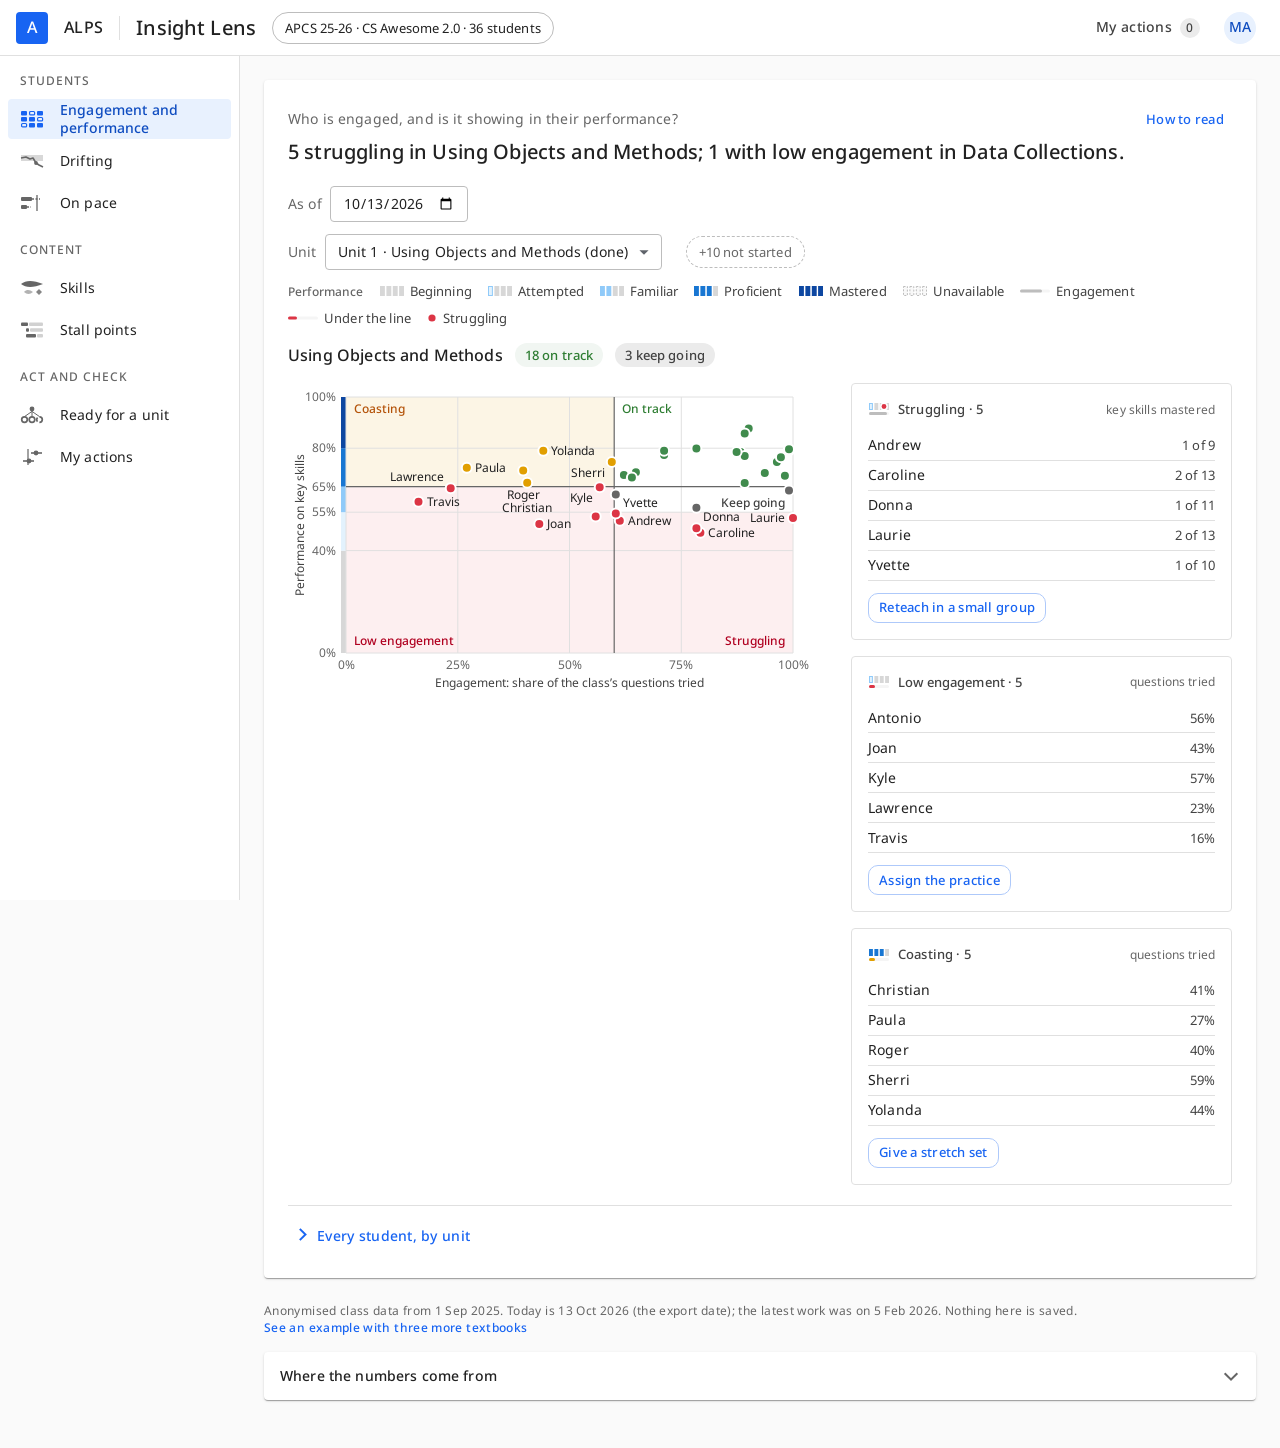
==== index.html @ 44076d2b "finalised unit readiness" ====
<!doctype html>
<html lang="en">
<head>
  <meta charset="utf-8">
  <meta name="viewport" content="width=device-width, initial-scale=1">
  <title>Insight Lens · mock</title>
  <!-- Noto Sans, the typeface of the ALPS app. Without a connection the page falls back to Helvetica or Arial. -->
  <link rel="preconnect" href="https://fonts.googleapis.com">
  <link rel="preconnect" href="https://fonts.gstatic.com" crossorigin>
  <link rel="stylesheet" href="https://fonts.googleapis.com/css2?family=Noto+Sans:wght@400;500;600;700&display=swap">
  <link rel="stylesheet" href="css/atlas.css?v=41">
</head>
<body>
  <header class="topbar">
    <div class="logo">A</div><span class="brand">ALPS</span><span class="product">Insight Lens</span>
    <span class="classname" id="cname"></span>
    <div class="spacer"></div>
    <span class="demo-date" id="demochip" hidden></span>
    <button id="logchip" class="logchip" type="button" data-act="log">My actions <b id="logn">0</b></button>
    <div class="avatar">MA</div>
  </header>
  <div class="shell">
    <nav id="rail" class="rail" aria-label="Views"></nav>
    <div class="page">
      <div id="thread" class="thread" role="region" aria-label="Followed student" hidden></div>
      <main id="view" class="view" tabindex="-1"></main>
      <p class="foot" id="foot">Anonymised class data. Nothing here is saved.</p>
      <details class="data"><summary>Where the numbers come from</summary><div id="src"></div></details>
    </div>
  </div>
  <div id="tip" role="tooltip" hidden></div>
  <div id="toast" role="status" aria-live="polite" hidden></div>

  <script src="data/class.js?v=41"></script>
  <script src="data/sample.js?v=41"></script>
  <script src="data/example.js?v=41"></script>
  <script src="data/prereqs.js?v=41"></script>
  <script src="js/atlas.js?v=41"></script>
</body>
</html>
---- css/atlas.css ----
/* Insight Lens mock · styles for the Course Atlas screens, in the theme of the ALPS app (alps-react-app).

   Colour: ALPS's own (src/App.css :root, src/utils/colors.js, src/utils/mui-theme.js). One colour, one meaning:
     blue    primary #1864F2: links, buttons, the page you are on, and the student or row you picked; hover #E8F1FE
     a skill or unit's level is ALPS's performance ramp, pale to dark: Beginning (grey), Attempted, Familiar, Proficient, Mastered; drawn as ALPS
     draws it: a battery of four blocks for one student, a stacked bar (mastered first) for a class; no level yet is hatched (unavailable)
     engagement is ALPS's yellow ramp: low, medium, high, very high
     status: ALPS green #408B4D right or done, yellow #E19F01 needs a look, red #DC3545 wrong or failing; grey recorded but neutral
   Text is ALPS's: #212121 for primary (black at .87), #666666 for secondary (black at .6); lines are black at .12 (#E0E0E0).

   Shape and type are ALPS's MUI theme: Noto Sans at 14px with 500 for emphasis, a 4px corner on surfaces and a 10px corner on
   buttons, no capitals on buttons, the Material elevation shadows, an 8px spacing step. Nothing is under 12px.

   The script (js/atlas.js) asks for colours by its own names (--good, --bad, --watch, --accent and so on); the second half
   of :root answers those names from the theme, so the script carries no colour of its own. */
:root{
  color-scheme:light;
  /* the theme: the tokens of css/lens.css */
  --ink:#212121; --ink-2:#424242; --muted:#666666; --line:#E0E0E0; --axis:#BDBDBD; --surface:#ffffff; --page:#FAFAFA; --wash:#FAFAFA;
  --blue:#1864F2; --blue-ink:#0E4CC0; --link:#1864F2; --blue-tint:#E8F1FE; --part:#4D8AF5; --prog:#90CAF9;
  --red:#DC3545; --red-ink:#B00020; --red-tint:#FCF0F1;
  --amber:#E19F01; --amber-ink:#B45309; --amber-tint:#FDF7EC;
  --green:#408B4D; --green-ink:#2E7D32; --green-tint:#F1F6F2; --grey:#BDBDBD;
  /* ALPS's performance levels (Beginning, Attempted, Familiar, Proficient, Mastered) and its engagement ramp */
  --lv-b:#D7D7D7; --lv-a:#E3F2FD; --lv-f:#90CAF9; --lv-p:#1876D2; --lv-m:#0D47A1; --on-lv:#ffffff;
  --eng-0:#D7D7D7; --eng-1:#FFFDE7; --eng-2:#FFF59D; --eng-3:#FDD836; --eng-4:#F9A925;
  /* a level with no number, as ALPS draws it: unavailable is hatched pale gray in a dashed outline, not attempted is empty in a solid one */
  --ua-1:#EEEEEE; --ua-2:#F8F8F8; --ua-line:#BDBDBD; --na-fill:#FAFAFA; --na-line:#E0E0E0;
  /* Material UI: shape, elevation, type, and the height of the app bar */
  --radius:4px;
  --e1:0 2px 1px -1px rgba(0,0,0,.2),0 1px 1px 0 rgba(0,0,0,.14),0 1px 3px 0 rgba(0,0,0,.12);
  --e2:0 3px 1px -2px rgba(0,0,0,.2),0 2px 2px 0 rgba(0,0,0,.14),0 1px 5px 0 rgba(0,0,0,.12);
  --e4:0 2px 4px -1px rgba(0,0,0,.2),0 4px 5px 0 rgba(0,0,0,.14),0 1px 10px 0 rgba(0,0,0,.12);
  --e6:0 3px 5px -1px rgba(0,0,0,.2),0 6px 10px 0 rgba(0,0,0,.14),0 1px 18px 0 rgba(0,0,0,.12);
  --font:"Noto Sans","Helvetica Neue",Helvetica,Arial,sans-serif;
  --bar:56px;
  --hover:rgba(0,0,0,.04);
  --outline:#AEC9FA;              /* the border of an outlined button: ALPS's primary at .35 (--primary-blue-80) */
  --chip:#EBEBEB;                 /* the fill of a neutral chip: black at .08, as ALPS's MUI chips */
  /* the names the screens use, answered from the theme */
  --bg:var(--page); --surface-2:#F5F5F5; --band:var(--wash);
  --ink-3:var(--muted); --rule:var(--line);
  /* what you picked, and the student you follow, are in the primary colour, as Material marks a selection */
  --accent:var(--blue); --accent-ink:#ffffff; --accent-soft:#E8F1FE;
  /* status colours carry their usual meaning: green is right or done, amber needs a look, red is wrong or stuck */
  --good:var(--green); --good-ink:var(--green-ink); --bg-good:var(--green-tint);
  --bad:var(--red); --bad-ink:var(--red-ink); --bg-bad:var(--red-tint);
  --watch:var(--amber); --watch-ink:var(--amber-ink); --bg-watch:var(--amber-tint);
  --neutral:var(--grey); --neutral-ink:var(--muted);
  --gone:var(--green); --gone-ink:var(--green-ink); --bg-gone:var(--green-tint);
  --m-mas:#0D47A1; --m-dev:var(--part); --on-mas:#ffffff;
  --hatch:#BDBDBD;
  --track:#EEEEEE;               /* the empty part of a ring */
  --c0:#F5F5F5; --c1:#FFF59D; --c2:#FDD836; --c3:#F9A925; --c4:#E19F01;
  /* an answer's outcome, in ALPS's status colours: right (green, and paler when it took retries), skipped (yellow), wrong (red) */
  --ok-fill:#8CB994;
  --on-ny:#ffffff;
  --st-gu:var(--red); --st-sk:var(--amber); --st-rt:#C6DCCA;
  --ct0:#212121; --ct1:#212121; --ct2:#212121; --ct3:#212121; --ct4:#212121;
  --f1:#E3F2FD; --f2:#90CAF9; --f3:#4D8AF5; --f4:#1876D2; --f5:#0D47A1;
  --ft1:#212121; --ft2:#212121; --ft3:#212121; --ft4:#ffffff; --ft5:#ffffff;
}

/* ---------- base ---------- */
*{box-sizing:border-box}
[hidden]{display:none!important}
html,body{margin:0}
body{background:var(--bg);color:var(--ink);font:400 14px/1.43 var(--font);letter-spacing:.01em;-webkit-font-smoothing:antialiased}
button,select,input,textarea{font:inherit;color:inherit;letter-spacing:inherit}
button:disabled{cursor:default}
b,strong{font-weight:500}
h1,h2,h3,h4{margin:0;font-weight:500;text-wrap:balance}
:focus-visible{outline:2px solid var(--blue);outline-offset:2px;border-radius:4px}
.sr{position:absolute;width:1px;height:1px;overflow:hidden;clip:rect(0 0 0 0);clip-path:inset(50%);white-space:nowrap}
.eyebrow{margin:0;font-size:12px;font-weight:500;letter-spacing:.08em;text-transform:uppercase;color:var(--ink-3)}
.hint{margin:0;font-size:13px;color:var(--ink-3)}
.none{margin:0;font-size:13px;color:var(--ink-3)}

/* ---------- app bar ---------- */
.topbar{position:sticky;top:0;z-index:20;display:flex;align-items:center;gap:16px;height:var(--bar);padding:0 24px 0 16px;background:var(--surface);border-bottom:1px solid var(--rule);min-width:0}
.logo{width:32px;height:32px;border-radius:4px;background:var(--blue);color:#ffffff;font-size:16px;font-weight:500;display:grid;place-items:center;flex:none}
.brand{font-size:16px;font-weight:500;letter-spacing:.02em}
.product{padding-left:16px;border-left:1px solid var(--rule);font-size:20px;font-weight:500;line-height:1.2;letter-spacing:.0075em;white-space:nowrap}
.classname{height:32px;line-height:30px;padding:0 12px;border:1px solid var(--axis);border-radius:16px;font-size:13px;white-space:nowrap;overflow:hidden;text-overflow:ellipsis;min-width:0}
.spacer{flex:1}
.demo-date{height:24px;line-height:24px;padding:0 10px;border-radius:12px;background:var(--chip);color:var(--ink-2);font-size:13px;white-space:nowrap}
.logchip{display:inline-flex;align-items:center;gap:8px;height:36px;padding:0 8px 0 12px;border:0;border-radius:4px;background:transparent;color:var(--ink-2);font-size:14px;font-weight:500;letter-spacing:.02em;white-space:nowrap;cursor:pointer;transition:background-color .15s}
.logchip:hover{background:var(--hover)}
.logchip b{min-width:20px;height:20px;line-height:20px;padding:0 6px;border-radius:10px;background:var(--chip);color:var(--ink-2);font-size:12px;text-align:center}
.logchip.has b{background:var(--blue);color:#ffffff}
.avatar{width:32px;height:32px;border-radius:50%;background:var(--blue-tint);color:var(--blue-ink);font-size:14px;font-weight:500;display:grid;place-items:center;flex:none}

/* ---------- drawer: the pages down the left ---------- */
.shell{display:grid;grid-template-columns:240px minmax(0,1fr);align-items:start}
.rail{position:sticky;top:var(--bar);height:calc(100vh - var(--bar));overflow-y:auto;overscroll-behavior:contain;display:flex;flex-direction:column;gap:2px;padding:8px;background:var(--surface);border-right:1px solid var(--rule)}
.rg{display:flex;justify-content:space-between;align-items:center;gap:8px;margin:0;padding:16px 12px 8px;font-size:12px;font-weight:500;letter-spacing:.08em;text-transform:uppercase;color:var(--ink-3)}
.rg:first-child{padding-top:8px}
.rail button{display:grid;grid-template-columns:24px minmax(0,1fr) auto;column-gap:16px;align-items:center;min-height:40px;padding:0 12px;border:0;border-radius:4px;background:transparent;color:var(--ink);font-size:14px;text-align:left;cursor:pointer;transition:background-color .15s}
.rail button:hover{background:var(--hover)}
.rail button[aria-current="page"]{background:var(--blue-tint);color:var(--blue-ink);font-weight:500}
.glyph{color:var(--ink-3)}
.rail button[aria-current="page"] .glyph{color:var(--blue)}
.rq{line-height:1.3}
/* the rail carries no numbers: the order of the pages is their priority (PRI in js/atlas.js), and a first-time teacher read the numbers as counts */

/* ---------- the page: one sheet of paper, answer first ---------- */
.page{display:grid;gap:16px;padding:24px 24px 48px;min-width:0}
.view{background:var(--surface);border-radius:var(--radius);box-shadow:var(--e1);padding:24px;min-width:0;scroll-margin-top:calc(var(--bar) + 16px)}
.view:focus{outline:none}
#log{scroll-margin-top:calc(var(--bar) + 16px)}
.vhead{display:flex;flex-wrap:wrap;align-items:center;justify-content:space-between;gap:4px 16px}
.q{margin:0;font-size:14px;font-weight:400;color:var(--ink-3)}
.answer{margin:4px 0 20px;font-size:20px;font-weight:500;line-height:1.4;letter-spacing:.0075em;max-width:84ch}
details.how{font-size:14px;color:var(--ink-2);max-width:60ch}
.vhead details.how{margin:0}
details.how summary{display:inline-flex;align-items:center;height:30px;padding:0 8px;border-radius:4px;color:var(--link);font-size:13px;font-weight:500;letter-spacing:.02em;list-style:none;cursor:pointer;transition:background-color .15s}
details.how summary::-webkit-details-marker{display:none}
details.how summary:hover{background:var(--blue-tint)}
.vhead details.how[open]{flex-basis:100%;max-width:92ch;margin:4px 0 8px}
details.how[open]{background:var(--page);border-radius:4px;padding:4px 16px 12px 8px}
details.how p{margin:4px 0 0 8px;line-height:1.57}

/* ---------- buttons: contained, outlined, text ---------- */
.btn{display:inline-flex;align-items:center;justify-content:center;gap:6px;min-height:36px;padding:0 16px;border:1px solid var(--outline);border-radius:10px;background:transparent;color:var(--link);font-size:14px;font-weight:500;line-height:1.2;letter-spacing:.02em;white-space:nowrap;cursor:pointer;transition:background-color .15s,border-color .15s,box-shadow .15s}
.btn:hover{background:var(--blue-tint);border-color:var(--blue)}
.btn.small{min-height:30px;padding:0 10px;font-size:13px}
.btn.primary{border-color:transparent;background:var(--blue);color:#ffffff;box-shadow:var(--e2)}
.btn.primary:hover{border-color:transparent;background:var(--link);box-shadow:var(--e4)}
.btn.ghost{border-color:transparent;color:var(--ink-2)}
.btn.ghost:hover{border-color:transparent;background:var(--hover)}
.btn.done,.btn.done:hover{border-color:#a5d6a7;background:var(--bg-good);color:var(--good-ink)}
.btn.on,.btn.on:hover{border-color:transparent;background:var(--blue-ink);color:#ffffff}
.btn:disabled,.btn[disabled]{border-color:var(--rule);background:transparent;color:#9aa0a6;box-shadow:none;cursor:default}
.btn.primary:disabled,.btn.primary[disabled]{border-color:transparent;background:var(--chip)}
.btn .ic{width:14px;height:14px}
.ic{width:12px;height:12px;flex:none;vertical-align:-1px}
.ic.up{color:var(--good-ink)} .ic.down{color:var(--bad-ink)} .ic.sad{color:var(--watch-ink)}
.lnk{border:0;background:none;padding:0;color:var(--link);font-size:13px;font-weight:500;letter-spacing:.02em;text-align:left;cursor:pointer}
.lnk:hover{text-decoration:underline}
/* an icon button: the cross that removes or closes */
.x{display:inline-grid;place-items:center;width:28px;height:28px;border:0;border-radius:50%;background:none;color:var(--ink-3);cursor:pointer;transition:background-color .15s}
.x:hover{background:var(--hover);color:var(--ink)}
.x.sm{width:22px;height:22px}
.dhead .shut{margin-left:auto}

/* ---------- inputs: toggle group, select, slider, checkbox ---------- */
.controls{display:flex;flex-wrap:wrap;align-items:center;gap:12px 24px;margin:0 0 16px}
.seg{display:inline-flex;flex-wrap:wrap;row-gap:4px}
.seg button{display:inline-flex;align-items:center;gap:6px;min-height:32px;margin-left:-1px;padding:0 12px;border:1px solid var(--axis);border-radius:0;background:var(--surface);color:var(--ink-2);font-size:13px;font-weight:500;letter-spacing:.02em;cursor:pointer;transition:background-color .15s}
.seg button:first-child{margin-left:0;border-radius:4px 0 0 4px}
.seg button:last-child{border-radius:0 4px 4px 0}
.seg button:only-child{border-radius:4px}
.seg button:hover{background:var(--page)}
.seg button[aria-pressed="true"]{position:relative;z-index:1;border-color:var(--outline);background:var(--blue-tint);color:var(--blue-ink)}
.sel{display:inline-flex;flex-wrap:wrap;align-items:center;gap:8px;max-width:100%;font-size:14px;color:var(--ink-3)}
.sel select{max-width:100%;height:36px;padding:0 32px 0 12px;border:1px solid var(--axis);border-radius:4px;background:var(--surface) url("data:image/svg+xml,%3Csvg xmlns='http://www.w3.org/2000/svg' viewBox='0 0 24 24'%3E%3Cpath d='M7 10l5 5 5-5z' fill='%235f636a'/%3E%3C/svg%3E") no-repeat right 6px center/22px;color:var(--ink);font-size:14px;-webkit-appearance:none;appearance:none;cursor:pointer}
.sel select:hover{border-color:var(--ink)}
.sel input[type=date]{height:36px;padding:0 12px;border:1px solid var(--axis);border-radius:4px;background:var(--surface);color:var(--ink);font-size:14px;font-family:inherit}
.sel input[type=date]:hover{border-color:var(--ink)}
.sel select:focus-visible,.sel input[type=date]:focus-visible{outline:0;border-color:var(--blue);box-shadow:inset 0 0 0 1px var(--blue)}
.pace-skills{display:grid;grid-template-columns:repeat(auto-fit,minmax(240px,1fr));gap:16px 32px}
.pace-skills h3{font-size:14px;font-weight:500;margin:16px 0 8px}
.pace-skills ul{padding-left:20px;margin:0 0 16px;font-size:14px;color:var(--ink-2);line-height:1.6}
/* the slider: a 4px track, filled in the primary colour up to the thumb (the script keeps --p at the thumb's position) */
.rng{display:grid;grid-template-columns:auto auto;align-items:center;gap:0 12px;font-size:14px;color:var(--ink-3)}
.rng output{font-size:14px;font-weight:500;color:var(--ink);text-align:right;font-variant-numeric:tabular-nums}
.rng input{grid-column:1 / -1;width:200px;height:24px;margin:0;background:transparent;-webkit-appearance:none;appearance:none;cursor:pointer}
.rng input::-webkit-slider-runnable-track{height:4px;border-radius:2px;background:linear-gradient(to right,var(--blue) var(--p,50%),var(--prog) var(--p,50%))}
.rng input::-webkit-slider-thumb{-webkit-appearance:none;width:16px;height:16px;margin-top:-6px;border-radius:50%;background:var(--blue);box-shadow:0 1px 3px rgba(0,0,0,.3);transition:box-shadow .15s}
.rng input:hover::-webkit-slider-thumb,.rng input:focus-visible::-webkit-slider-thumb{box-shadow:0 0 0 8px rgba(24,100,242,.16)}
.rng input::-moz-range-track{height:4px;border-radius:2px;background:var(--prog)}
.rng input::-moz-range-progress{height:4px;border-radius:2px;background:var(--blue)}
.rng input::-moz-range-thumb{width:16px;height:16px;border:0;border-radius:50%;background:var(--blue)}
.rng input:focus-visible{outline:0}
.chk{display:inline-flex;align-items:center;gap:8px;font-size:14px;color:var(--ink);cursor:pointer}
.chk input{display:inline-grid;place-content:center;width:18px;height:18px;margin:0;border:2px solid var(--muted);border-radius:2px;background:var(--surface);-webkit-appearance:none;appearance:none;flex:none;cursor:pointer;transition:background-color .15s,border-color .15s}
.chk input:checked{border-color:var(--blue);background:var(--blue)}
.chk input:checked::after{content:"";width:10px;height:5px;border-left:2px solid #ffffff;border-bottom:2px solid #ffffff;transform:translateY(-1px) rotate(-45deg)}

/* ---------- legends ---------- */
.legend{display:flex;flex-wrap:wrap;gap:8px 16px;margin:0 0 12px;font-size:13px;color:var(--ink-2)}
.legend span{display:inline-flex;align-items:center;gap:6px}
.sw{display:inline-block;width:12px;height:12px;border-radius:2px;flex:none}
.ln{display:inline-block;width:16px;height:3px;border-radius:2px;margin-right:2px}
.sw.lv{box-shadow:inset 0 0 0 1px var(--line)}
.sw.ua{background:repeating-linear-gradient(45deg,var(--ua-1) 0 3px,var(--ua-2) 3px 6px);outline:1px dashed var(--ua-line);outline-offset:-1px}
.sw.na{background:var(--na-fill);box-shadow:inset 0 0 0 1px var(--na-line)}
.sw.hatch{background:repeating-linear-gradient(-45deg,var(--hatch) 0 1.5px,var(--surface-2) 1.5px 4.5px)}
.mleg{align-items:center;width:fit-content;max-width:100%;padding:8px 12px;border:1px solid var(--rule);border-radius:4px}
.mleg .lt{font-size:12px;font-weight:500;color:var(--ink-3)}
.mleg .lt:not(:first-child){margin-left:8px}
/* the grid's key: one line to the right of its controls */
.key2{margin:0 0 0 auto;align-items:center;gap:8px 16px}
.key2 .lt{font-size:12px;font-weight:500;color:var(--ink-3)}

/* ---------- chips ---------- */
/* a status: a small filled chip, tinted by what it says */
.pill{display:inline-block;height:24px;line-height:24px;padding:0 10px;border-radius:12px;background:var(--chip);color:var(--ink-2);font-size:13px;font-weight:500;white-space:nowrap}
.pill.bad{background:var(--bg-bad);color:var(--bad-ink)} .pill.good{background:var(--bg-good);color:var(--good-ink)}
.pill.watch{background:var(--bg-watch);color:var(--watch-ink)} .pill.gone{background:var(--bg-gone);color:var(--gone-ink)}
.sg{display:inline-block;height:24px;line-height:24px;padding:0 10px;border-radius:12px;background:var(--chip);color:var(--ink-2);font-size:13px;white-space:nowrap}
.sg.bad{background:var(--bg-bad);color:var(--bad-ink)}
/* a student: an outlined chip you can click to follow them; filled once you do */
.nm{display:inline-flex;align-items:center;height:24px;padding:0 10px;border:1px solid var(--axis);border-radius:12px;background:var(--surface);color:var(--ink);font-size:13px;cursor:pointer;transition:background-color .15s}
.nm:hover{background:var(--page)}
.nm.on,.nm.on:hover{border-color:var(--blue);background:var(--blue);color:#ffffff}
.who5{display:inline-flex;align-items:center;gap:2px;height:28px;padding:0 4px 0 2px;border:1px solid var(--axis);border-radius:14px;background:var(--surface);font-size:13px}
.who5 .nm{height:22px;padding:0 6px;border:0;background:none}
.who5 .nm.on{background:var(--blue)}
.who5 .why{padding-right:4px;color:var(--ink-3)}
.who5.out .nm{text-decoration:line-through;color:var(--ink-3)}
/* a page that flags a student: its priority number, in a small disc */
.vchips{display:flex;flex-wrap:wrap;justify-content:flex-end;gap:4px}
.vchip{min-width:24px;height:24px;padding:0;border:0;border-radius:12px;background:var(--bg-watch);color:var(--watch-ink);font-size:12px;font-weight:500;font-variant-numeric:tabular-nums;cursor:pointer}
.vchip.bad{background:var(--bg-bad);color:var(--bad-ink)}
.vchip:hover{box-shadow:0 0 0 1.5px currentColor}
.fmt{justify-self:start;height:22px;line-height:22px;padding:0 8px;border-radius:11px;background:var(--chip);color:var(--ink-2);font-size:12px;font-variant-numeric:tabular-nums;white-space:nowrap}
.fmt.new{background:var(--blue-tint);color:var(--blue-ink)}
.tg{margin-left:8px;font-size:12px;font-weight:400;color:var(--ink-3);white-space:nowrap}
.tg.wq{display:inline-flex;vertical-align:-1px}

/* ---------- charts ---------- */
.fig{overflow-x:auto;margin-inline:-4px;padding-inline:4px}
.viz{display:block;width:100%;height:auto;min-width:640px}
.viz.small{max-width:520px}
.viz.mgrid{margin-inline:auto}
.viz text{font-size:12px;fill:var(--ink-2);font-variant-numeric:tabular-nums;letter-spacing:0}
/* emphasis in a chart is medium weight, as everywhere else */
.viz text[font-weight="700"]{font-weight:500}
.viz .t1{fill:var(--ink)} .viz .t2{fill:var(--ink-2)} .viz .t3{fill:var(--ink-3)} .viz .tunit{fill:var(--blue-ink)}
.viz .tbad{fill:var(--bad-ink)} .viz .tgood{fill:var(--good-ink)} .viz .twatch{fill:var(--watch-ink)} .viz .tgone{fill:var(--gone-ink)} .viz .tacc{fill:var(--blue-ink)}
.viz .tin{fill:var(--on-mas);font-weight:500;pointer-events:none}
.viz .tlink{fill:var(--link)}
.viz .tmas{fill:var(--m-mas)}
.viz .ct0{fill:var(--ct0)} .viz .ct1{fill:var(--ct1)} .viz .ct2{fill:var(--ct2)} .viz .ct3{fill:var(--ct3)} .viz .ct4{fill:var(--ct4)}
.viz .grid{stroke:var(--rule);stroke-width:1}
.viz .axis{stroke:var(--ink-3);stroke-width:1.2}
.viz .row,.viz .hit{cursor:pointer;outline:none}
.viz .rbg{fill:transparent}
.viz .row:hover .rbg{fill:var(--hover)}
.viz .row.on .rbg{fill:var(--accent-soft)}
.viz .row:focus-visible .rbg,.viz .hit:focus-visible>rect:first-child{stroke:var(--blue);stroke-width:2}
.viz .dim{opacity:.28}
.viz .nbg{pointer-events:none}
.spark{display:block;max-width:100%;height:auto}
.spark text{font-size:12px;fill:var(--ink-3);letter-spacing:0}

/* ---------- a chart and the panel that explains it, side by side on a wide page ----------
   The script sets the chart's width and decides when the two stack (see duoW in js/atlas.js) */
.stage{margin-inline:auto}
.duo{position:relative;display:grid;gap:0 40px;align-items:start}
.duo-a,.duo-b{min-width:0}
.duo .viz{min-width:0}
.duo::before{content:"";position:absolute;top:0;bottom:0;left:calc(var(--a) + 20px);border-left:1px solid var(--rule)}
.duo.cards::before,.duo.even::before{display:none}
.duo.even{justify-content:center}
.duo.stick>.duo-b{position:sticky;top:calc(var(--bar) + 16px)}
.duo-a>.detail:first-child,.duo-b>.detail:first-child{margin-top:0;padding-top:0;border-top:0}
/* the first section of a page sits straight under the controls */
.detail.lead{margin-top:0;padding-top:0;border-top:0}
/* a part of a page one click away: the grid under the chart, the sample rows, the readiness line */
details.fold{margin-top:20px;padding-top:12px;border-top:1px solid var(--rule)}
details.fold>summary{display:inline-flex;align-items:center;gap:10px;min-height:36px;padding:0 12px 0 8px;border-radius:4px;color:var(--link);font-size:14px;font-weight:500;letter-spacing:.02em;list-style:none;cursor:pointer;transition:background-color .15s}
details.fold>summary::-webkit-details-marker{display:none}
details.fold>summary::before{content:"";width:7px;height:7px;margin:0 2px 2px 0;border-right:2px solid currentColor;border-bottom:2px solid currentColor;transform:rotate(-45deg);transition:transform .15s;flex:none}
details.fold[open]>summary::before{margin:0 2px 0 0;transform:rotate(45deg)}
details.fold>summary:hover{background:var(--blue-tint)}
.duo-a>.hint{margin-top:8px}
.duo-b .ags,.duo-b .plan{grid-template-columns:minmax(0,1fr)}
.duo-b .ev{grid-template-columns:auto minmax(0,1fr)}
.duo-b .ev>.hint{grid-column:1 / -1}

/* ---------- the section under or beside a chart ---------- */
.detail{display:grid;gap:16px;margin-top:24px;padding-top:24px;border-top:1px solid var(--rule)}
.dhead{display:flex;flex-wrap:wrap;align-items:center;gap:8px 12px}
.detail h3{font-size:16px;font-weight:500;line-height:1.5;letter-spacing:.0094em}
.dnext{font-size:14px;color:var(--ink-2)}
.dtext{margin:0;font-size:14px;color:var(--ink-2);max-width:80ch}
.dgrid{display:grid;grid-template-columns:minmax(0,1fr);gap:16px}
.dgrid > *{min-width:0}
.dl{display:flex;align-items:center;gap:8px;margin:0 0 8px;font-size:13px;font-weight:500;color:var(--ink-2)}
.evs{display:grid;gap:8px}
.ev{display:grid;grid-template-columns:auto minmax(120px,1fr) auto;gap:4px 16px;align-items:center;font-size:14px}
.statrow{display:grid;grid-template-columns:repeat(auto-fit,minmax(150px,1fr));gap:16px;margin:0}
.statrow.psum{margin:16px 0}
.stat{min-width:0;padding:12px 16px;border-radius:4px;background:var(--page)}
.stat .l{display:block;font-size:12px;letter-spacing:.03em;color:var(--ink-3)}
.stat .v{display:block;font-size:16px;font-weight:500;line-height:1.5;font-variant-numeric:tabular-nums}
.tc-act{display:flex;flex-wrap:wrap;align-items:center;gap:8px 16px;margin-top:12px}
.acts{display:flex;flex-wrap:wrap;gap:8px}
.crumbs{display:flex;flex-wrap:wrap;align-items:center;gap:4px 8px;margin:0 0 16px;font-size:14px}
.crumbs b{font-weight:500}
.crumbs .lnk{font-size:14px;letter-spacing:.01em}
.crumbs .sep{color:var(--ink-3)}
.crumbs .hint{margin-left:8px}
.pager2{display:inline-flex;align-items:center;gap:8px;margin-left:16px;font-size:13px;color:var(--ink-2);font-variant-numeric:tabular-nums}
.pager2 .btn{min-width:32px;min-height:32px;padding:0;border-color:transparent;border-radius:50%;color:var(--ink-2);font-size:20px;line-height:1}
.pager2 .btn:hover{border-color:transparent;background:var(--hover)}
.pager2 .btn:disabled{border-color:transparent}
.nb{display:inline-flex;align-items:center;justify-content:center;width:20px;height:20px;border-radius:50%;background:var(--ink-2);color:#ffffff;font-size:12px;font-weight:500;flex:none}
.takes{list-style:none;margin:16px 0 0;padding:0;display:grid;gap:8px}
.takes li{display:grid;grid-template-columns:22px minmax(0,1fr);gap:10px;font-size:14px;max-width:86ch}
/* a section that opens: where the numbers come from, a student's moments, why these items */
details.data{margin-top:16px;padding-top:12px;border-top:1px solid var(--rule)}
details.data summary{font-size:14px;font-weight:500;color:var(--ink-2);cursor:pointer}
details.data ul{display:grid;gap:4px;margin:8px 0 0;padding-left:20px;font-size:14px;color:var(--ink-2)}
.foot{margin:8px 0 0;font-size:12px;letter-spacing:.03em;color:var(--ink-3)}
.page>details.data{margin:0;padding:0 16px;border:0;border-radius:var(--radius);background:var(--surface);box-shadow:var(--e1)}
.page>details.data summary{display:flex;align-items:center;min-height:48px;color:var(--ink);list-style:none}
.page>details.data summary::-webkit-details-marker{display:none}
.page>details.data summary::after{content:"";width:8px;height:8px;margin:0 4px 4px auto;border-right:2px solid var(--ink-3);border-bottom:2px solid var(--ink-3);transform:rotate(45deg);transition:transform .15s}
.page>details.data[open] summary::after{margin-bottom:-4px;transform:rotate(-135deg)}
.page>details.data[open]{padding-bottom:8px}

/* ---------- tables ---------- */
.tbl{overflow-x:auto}
.tbl table{width:100%;min-width:620px;border-collapse:collapse;font-size:14px}
.tbl th,.tbl td{padding:10px 16px;border-bottom:1px solid var(--rule);text-align:left;vertical-align:top}
.tbl th{font-size:14px;font-weight:500;color:var(--ink)}
.tbl td:first-child{font-weight:500;white-space:nowrap}
.tbl tbody tr:last-child td{border-bottom:0}
.nmx{border:0;background:none;padding:0;color:inherit;font-size:14px;font-weight:500;text-align:left;cursor:pointer}
.nmx:hover{color:var(--link);text-decoration:underline}
/* the action log */
.log{list-style:none;margin:0;padding:0;display:grid;gap:0}
.log li{display:grid;grid-template-columns:48px 132px minmax(0,1fr) auto;gap:16px;align-items:center;padding:10px 0;border-bottom:1px solid var(--rule);font-size:14px}
.log time{font-size:12px;font-variant-numeric:tabular-nums;color:var(--ink-3)}
.vp{font-size:13px;color:var(--ink-2)}

/* ---------- effort and mastery: the groups to act on ---------- */
.ags{display:grid;grid-template-columns:repeat(auto-fit,minmax(250px,1fr));gap:16px}
.ag{display:grid;gap:12px;align-content:start;padding:16px;border:1px solid var(--rule);border-radius:4px}
.ag .dl{margin:0}
/* students as a list to scan: a row a student, a hairline under each, columns that run down then across; the number behind a place
   at the right, named by a short caption; a name is plain text that still opens the student */
.roster{list-style:none;margin:0;padding:0}
.roster.cols{columns:150px;column-gap:24px}
.pcard .roster.cols{columns:120px;column-gap:16px}   /* first names in a plan card: two columns even on a phone */
.roster li{display:flex;align-items:center;gap:8px;min-height:30px;border-bottom:1px solid var(--line);break-inside:avoid}
.roster .nm,.roster .nm:hover{flex:1 1 auto;justify-content:flex-start;height:auto;min-height:28px;padding:0;border:0;border-radius:0;background:none;color:var(--ink);font-size:14px;text-align:left}
.roster .nm:hover{text-decoration:underline}
.roster .nm.on,.roster .nm.on:hover{background:none;color:var(--blue-ink);font-weight:500}
.roster .rv{flex:none;font-size:13px;color:var(--ink-2);font-variant-numeric:tabular-nums;white-space:nowrap}
.roster .x{flex:none;width:24px;height:24px;border-radius:12px}
.roster .x:hover{background:var(--bg-bad);color:var(--bad-ink)}
/* where a pointer can hover, a name's remove button shows on its row only */
@media (hover:hover){.roster .x{opacity:0}.roster li:hover .x,.roster li:focus-within .x{opacity:1}}
.rcap{margin-left:auto;padding-left:12px;font-size:12px;font-weight:400;color:var(--ink-3)}
.rlist{display:grid;gap:6px;margin-top:12px}
.rlist .hint{margin:0}
.rlist .rcap{margin-left:0;padding-left:0}
.rlist .rcap::before{content:" · "}
.fl-act{display:flex;flex-wrap:wrap;align-items:center;gap:8px 12px;margin:0;font-size:14px}

/* ---------- drifting: one outlined row a student ---------- */
.wl{display:grid;gap:8px}
.wl-h,.wl-r{display:grid;grid-template-columns:140px var(--sw,290px) minmax(0,1fr);gap:8px 16px;align-items:center}
.wl-h{padding:0 17px;font-size:12px;color:var(--ink-3)}
.wl-r{padding:12px 16px;border:1px solid var(--rule);border-radius:4px;background:var(--surface)}
.wl-r.on{border-color:var(--outline);background:var(--accent-soft)}
.wl-r.watch{border-style:dashed}
.wl-who{display:grid;gap:6px;justify-items:start}
.wl-who .nmx{font-size:16px}
.wl-sig{display:grid;gap:8px;min-width:0}
.sigs{display:flex;flex-wrap:wrap;gap:6px}
.pat{margin:0;font-size:14px;color:var(--ink-2)}
.draft{grid-column:1 / -1;display:grid;gap:8px;padding-top:12px;border-top:1px solid var(--rule)}
.draft label{font-size:13px;font-weight:500;color:var(--ink-2)}
.draft textarea{width:100%;min-height:104px;padding:12px 14px;border:1px solid var(--axis);border-radius:4px;background:var(--surface);color:var(--ink);font-size:14px;line-height:1.5;resize:vertical}
.draft textarea:hover{border-color:var(--ink)}
.draft textarea:focus-visible{outline:0;border-color:var(--blue);box-shadow:inset 0 0 0 1px var(--blue)}
.minis{display:grid;grid-template-columns:repeat(auto-fill,minmax(180px,1fr));gap:8px}
.mini{display:grid;grid-template-columns:64px minmax(0,1fr);align-items:center;gap:8px;padding:6px 10px;border:1px solid var(--rule);border-radius:4px;background:var(--surface);font-size:13px;text-align:left;cursor:pointer;transition:background-color .15s}
.mini:hover{background:var(--page)}
.mini.on{border-color:var(--outline);background:var(--accent-soft)}

/* ---------- hardest content and stall points: an outline of the textbook with one bar a row ---------- */
.hc,.hc ul{list-style:none;margin:0;padding:0}
.hc{border-bottom:1px solid var(--rule)}
.hc>li{border-top:1px solid var(--rule);padding:4px 0}
.hr{display:grid;grid-template-columns:minmax(0,min(38%,460px)) minmax(120px,1fr) 64px;align-items:center;gap:4px 16px;width:100%;min-height:40px;padding:6px 12px;border:0;border-radius:4px;background:none;color:inherit;font:inherit;letter-spacing:inherit;text-align:left}
.hc.fol .hr{grid-template-columns:minmax(0,min(38%,460px)) minmax(120px,1fr) 64px 52px}
.hc.v7 .hr{grid-template-columns:minmax(0,min(38%,460px)) minmax(120px,1fr) 58px 58px}
.hc.v7.fol .hr{grid-template-columns:minmax(0,min(38%,460px)) minmax(120px,1fr) 58px 58px 66px}
.hc>li.hh{border-top:0;padding:0}
.hh .hr{min-height:0;padding-top:0;padding-bottom:4px;row-gap:0}
.hh .hp,.hh .hs{font-size:12px;font-weight:500;color:var(--ink-3);white-space:nowrap}
.hh .hs{color:var(--blue-ink)}
button.hr{cursor:pointer;transition:background-color .15s}
button.hr:hover{background:var(--hover)}
button.hr:focus-visible{outline:2px solid var(--blue);outline-offset:-2px}
.hr.on,.hr.on:hover{background:var(--accent-soft)}
.hr.on .hn{color:var(--blue-ink);font-weight:500}
.hn{display:flex;align-items:center;gap:8px;min-width:0;font-size:14px;line-height:1.3;color:var(--ink-2)}
.hn>span:last-child{min-width:0}
.l0 .hn{color:var(--ink)}
.l1 .hn{padding-left:20px}
.l2 .hn{padding-left:40px;font-size:13px}
.chev,.chs{flex:none;width:10px;height:10px;color:var(--ink-3);transition:transform .15s}
.hr[aria-expanded="true"] .chev{transform:rotate(90deg)}
.hb{display:flex;height:8px;border-radius:4px;background:var(--surface-2);overflow:hidden}
.hb.b0{height:12px;border-radius:6px}.hb.b1{height:10px;border-radius:5px}
.hb i{display:block;height:100%;flex:none}
.hp{font-size:13px;color:var(--ink-2);text-align:right;font-variant-numeric:tabular-nums}
.l0 .hp{font-size:14px;font-weight:500;color:var(--ink)}
.hp.hot{color:var(--bad-ink);font-weight:500}
.hp.warm{color:var(--watch-ink);font-weight:500}
.hx{font-size:13px;color:var(--ink-3)}
.hx.w{display:inline-flex;align-items:center;gap:6px;color:var(--watch-ink);font-weight:500}
.hr.off .hn,.hr.off .hn b{color:var(--ink-3)}
.hs{display:flex;flex-wrap:wrap;align-items:center;gap:3px}
.sd{display:inline-block;width:8px;height:8px;border-radius:50%;flex:none}
.sd.e{background:var(--accent)}
.sd.h{box-shadow:inset 0 0 0 1.6px var(--accent)}
.pm{flex:none;display:block}
.pmn{display:inline-flex;align-items:center;gap:2px;margin-right:4px;font-size:12px;font-weight:500;color:var(--blue-ink)}
.nsrow{display:flex;flex-wrap:wrap;align-items:center;gap:6px;margin:0;padding:8px 12px;font-size:13px;color:var(--ink-3)}
.nsrow .nsl{margin-right:6px;font-weight:500}
.nsrow i{height:22px;line-height:20px;padding:0 8px;border:1px dashed var(--axis);border-radius:11px;font-style:normal;font-size:12px}
.hc ul .nsrow{padding-left:32px}

/* the questions behind a point on the weak-skills lines: a name a row, its lesson, and the counts at the right */
.qlist{list-style:none;margin:0;padding:0;display:grid;gap:6px}
.qlist li{display:grid;grid-template-columns:minmax(0,1fr);gap:4px;font-size:13px}
.qlist .lnk{font-size:13px;font-weight:400}
.qlist .qc{margin-left:2px;color:var(--ink-3)}
.qlist{gap:12px}
/* the point panel's bars: the class on a day (not yet, developing, secure, too early to tell), and a question (got it wrong, needed retries,
   right first time; the empty part did not try). A part shows its count when it is wide enough */
.sbs{display:grid;gap:10px}
.sbrow{display:grid;gap:6px}
.sbl{margin:0;font-size:14px;color:var(--ink-2)}
.sbl b{font-weight:500;color:var(--ink)}
.sb{display:flex;height:20px;border-radius:4px;overflow:hidden;background:var(--surface);box-shadow:inset 0 0 0 1px var(--axis)}
.sb.q{height:16px}
.sb i{display:flex;align-items:center;justify-content:center;flex:none;height:100%;font-style:normal;font-size:12px;font-weight:500;line-height:1;font-variant-numeric:tabular-nums;color:var(--ink)}
.sb .l4{background:var(--lv-m);color:var(--on-lv)}
.sb .l3{background:var(--lv-p);color:var(--on-lv)}
.sb .l2{background:var(--lv-f)}
.sb .l1{background:var(--lv-a)}
.sb .l0{background:var(--lv-b)}
.sb .ft{background:var(--ok-fill)}
.sb .ua{background:repeating-linear-gradient(45deg,var(--ua-1) 0 4px,var(--ua-2) 4px 8px);outline:1px dashed var(--ua-line);outline-offset:-1px}
.sb .gu{background:var(--st-gu);color:var(--on-ny)}
.sb .rt{background:var(--st-rt)}
.sw.empty{background:var(--surface);box-shadow:inset 0 0 0 1px var(--axis)}
.legend.sbkey{margin:0}
/* ready for a unit: the key in two short lines, each led by what it keys */
.legend.rdkey{margin-bottom:6px}
.legend.rdkey+.legend.rdkey{margin-bottom:14px}
.rdkey .lt:not(:first-child){margin-left:12px}
/* a plan group shown on the tree: its card is ringed, its button pressed, and the tree says whose it is */
.rdfor{display:flex;flex-wrap:wrap;align-items:center;gap:8px 12px;margin:0 0 8px;scroll-margin-top:calc(var(--bar) + 12px)}
.pill.acc{background:var(--blue-tint);color:var(--blue-ink)}
.pcard h4 .gsel{margin-left:auto}
.pcard .gsel[aria-pressed="true"]{border-color:var(--outline);background:var(--blue-tint);color:var(--blue-ink)}
.pcard.on{box-shadow:0 0 0 2px var(--accent)}
.plan-none{margin:0 0 12px}
/* the readiness line on Ready for a unit: four stops strung on one line, each the level's battery, its name, and what the class is at it */
.lvline{display:flex;flex-wrap:wrap;align-items:center;gap:4px 16px;margin:0 0 12px}
.lvlab{flex:none;margin:0;font-size:13px;color:var(--ink-2)}
.lvstops{position:relative;display:grid;grid-template-columns:repeat(4,minmax(0,1fr));gap:4px;flex:1 1 440px;max-width:640px}
.lvstops::before{content:"";position:absolute;left:12.5%;right:12.5%;top:16px;height:2px;background:var(--line)}
.lvstop{position:relative;display:grid;justify-items:center;align-content:start;gap:4px;padding:12px 4px 8px;border:1px solid transparent;border-radius:4px;background:transparent;color:var(--ink-2);font-size:13px;line-height:1.3;text-align:center;cursor:pointer}
.lvstop svg{padding:0 4px;background:var(--surface);box-sizing:content-box}
.lvstop:hover,.lvstop:hover svg{background:var(--page)}
.lvstop[aria-pressed="true"]{border-color:var(--outline);background:var(--blue-tint)}
.lvstop[aria-pressed="true"] svg{background:var(--blue-tint)}
.lvstop .lvn{font-weight:500;color:var(--ink)}
.lvstop[aria-pressed="true"] .lvn{color:var(--blue-ink)}
.lvstop .lvv{font-size:12px;color:var(--ink-2)}
.lvstop .dot{display:inline-block;width:8px;height:8px;margin-right:5px;border-radius:50%;vertical-align:0}
.ck-r .ck-g .hint.sbline{display:flex;align-items:center;gap:8px}

/* where a skill was first introduced: a card to check at a glance, and the way to the grid there */
.intro{display:grid;gap:2px;width:100%;padding:12px 16px;border:1px solid var(--rule);border-left:4px solid var(--blue);border-radius:4px;background:var(--page);color:inherit;font:inherit;letter-spacing:inherit;text-align:left;cursor:pointer;transition:background-color .15s}
.intro:hover{background:var(--blue-tint)}
.intro .l{font-size:12px;letter-spacing:.03em;color:var(--ink-3)}
.intro b{font-size:18px;font-weight:500;line-height:1.4}
.intro .j{font-size:14px;color:var(--ink-2)}
.intro .m{font-size:12px;color:var(--ink-3)}

/* ---------- ready for a unit: the plan ---------- */
.plan{display:grid;grid-template-columns:repeat(auto-fit,minmax(240px,1fr));gap:16px}
.pcard{display:grid;gap:8px;align-content:start;padding:13px 16px 16px;border:1px solid var(--rule);border-top:3px solid var(--neutral);border-radius:4px;background:var(--surface)}
.pcard.bad{border-top-color:var(--bad)} .pcard.watch{border-top-color:var(--watch)} .pcard.good{border-top-color:var(--good)}
.pcard h4{display:flex;align-items:center;gap:8px;font-size:14px;font-weight:500;line-height:1.57}
.pcard p{margin:0;font-size:13px;color:var(--ink-2)}
.planbar{display:flex;flex-wrap:wrap;align-items:center;gap:8px 16px;margin-top:4px}

/* ---------- fading skills: the picked skill, under the rows on a narrow page ---------- */
.fdet{display:grid;grid-template-columns:minmax(0,520px) minmax(220px,1fr);gap:24px;align-items:start}
.fdet .viz.small{min-width:0;max-width:520px}
.fdet .fig{overflow:visible}
.fside{display:grid;gap:12px;align-content:start}

/* ---------- student profile ---------- */
.phead{display:flex;flex-wrap:wrap;justify-content:space-between;align-items:flex-end;gap:12px}
.pname{margin:2px 0 0;font-size:24px;font-weight:500;line-height:1.334}
.pnav{display:flex;gap:8px}
.usnaps{display:flex;flex-wrap:wrap;gap:8px;margin:0 0 16px}
.usnap{display:inline-flex;align-items:center;gap:8px;height:32px;padding:0 12px;border:1px solid var(--axis);border-radius:16px;background:var(--surface);color:inherit;font-size:13px}
button.usnap{cursor:pointer;transition:background-color .15s} button.usnap:hover{background:var(--page)}
.usnap span{color:var(--ink-3)}
.usnap.next{border-style:dashed}
.moms{list-style:none;margin:0 0 16px;padding:0;display:grid;gap:8px}
.moms li{display:grid;grid-template-columns:auto 12px minmax(0,1fr);gap:8px;align-items:center;font-size:14px}
.mw{font-size:12px;font-variant-numeric:tabular-nums;color:var(--ink-3)}
.mk{width:10px;height:10px;border-radius:50%;background:var(--bad)}
.mk.iv{border-radius:1px;transform:rotate(45deg) scale(.85);background:var(--good)} .mk.mis{background:var(--watch)} .mk.good{background:var(--good)}

/* ---------- a practice set, built for one student ---------- */
.gfor{display:flex;flex-wrap:wrap;align-items:center;gap:6px 8px}
.gl{min-width:40px;font-size:13px;font-weight:500;color:var(--ink-3)}
.gset{list-style:none;margin:0;padding:0;display:grid;gap:8px}
.gset li{display:grid;grid-template-columns:16px 96px minmax(0,1fr) auto 28px;gap:4px 12px;align-items:center;padding:8px 8px 8px 16px;border:1px solid var(--rule);border-radius:4px;font-size:14px}
.gset li.new{border-style:dashed;border-color:var(--outline)}
.gi{font-size:12px;font-variant-numeric:tabular-nums;color:var(--ink-3)}
.gq{display:grid;min-width:0}
.gq b{font-weight:500;overflow-wrap:anywhere}
.gq span{font-size:12px;color:var(--ink-3)}
.gq code{padding:0 4px;border-radius:3px;background:var(--surface-2);font-family:ui-monospace,SFMono-Regular,Menlo,monospace;font-size:12px}
.gn2{font-size:13px;color:var(--ink-3);white-space:nowrap}
.gwhy summary{width:fit-content;color:var(--link);cursor:pointer}
.gwhy summary:hover{text-decoration:underline}
.gwhy[open] summary{margin-bottom:8px}
.gwhy .dl{margin:0}
.gwhy ul{display:grid;gap:4px;margin:0;padding-left:18px;font-size:13px;color:var(--ink-2)}

/* ---------- the bar for a followed student ---------- */
.thread{display:flex;flex-wrap:wrap;align-items:center;gap:8px 16px;padding:12px 16px 12px 20px;background:var(--surface);border-radius:var(--radius);box-shadow:var(--e1),inset 4px 0 0 var(--blue)}
.th-who{display:grid;gap:0;min-width:130px}
.th-who b{font-size:16px;font-weight:500;line-height:1.4}
.th-flags{display:flex;flex-wrap:wrap;gap:8px;flex:1;min-width:0}
.flag{display:inline-flex;align-items:center;gap:8px;height:28px;padding:0 12px 0 10px;border:1px solid var(--axis);border-radius:14px;background:var(--surface);font-size:13px;text-align:left;cursor:pointer;transition:background-color .15s}
.flag:hover{background:var(--page)}
.vn{font-size:12px;font-weight:500;font-variant-numeric:tabular-nums;color:var(--ink-3)}
.lvl{flex:none;width:8px;height:8px;border-radius:50%;background:var(--neutral)}
.lvl.bad{background:var(--bad)} .lvl.watch{background:var(--watch)} .lvl.good{background:var(--good)}

/* ---------- more than one book ----------
   The filter under the answer: each book carries its letter, which is what the compact places (a column heading, a lesson code) show.
   An outline under "All books" has a heading a book; a profile has a label a book before its unit chips; the top bar has the way to the example and back */
.bkbar{margin-bottom:12px}
.bkbar .bl{display:inline-grid;place-items:center;min-width:18px;height:18px;padding:0 4px;border-radius:9px;background:var(--surface-2);color:var(--ink-2);font-size:12px;font-weight:500;line-height:1}
.bkbar .seg button[aria-pressed="true"] .bl{background:var(--blue);color:#ffffff}
.hc>li.hg{padding:14px 0 2px}
.hgr{min-height:0;padding-top:0;padding-bottom:4px}
.hgr .hn,.hgr .hn b{font-size:12px;font-weight:500;letter-spacing:.08em;text-transform:uppercase;color:var(--ink-3)}
.usnap.lbl{border:0;padding-left:0;color:var(--ink-3);font-weight:500}
.bkrow{flex-basis:100%}
.bkrow .bkl{min-width:150px;font-size:13px;font-weight:500;color:var(--ink-2)}
.foot .fsw .lnk{font-size:12px;letter-spacing:.03em}

/* ---------- tooltip and snackbar ---------- */
#tip{position:fixed;left:0;top:0;z-index:80;pointer-events:none;max-width:min(300px,calc(100vw - 16px));padding:6px 10px;border-radius:4px;background:rgba(97,97,97,.94);color:#ffffff;font-size:12px;font-weight:400;line-height:1.5;letter-spacing:.02em}
#tip .tl{margin-top:5px}
#tip .tl i{display:inline-block;width:9px;height:9px;border-radius:2px;margin-right:6px;vertical-align:-1px}
#tip span{color:#e6e6e6}
#toast{position:fixed;left:50%;bottom:24px;transform:translateX(-50%);z-index:90;width:max-content;min-width:min(288px,92vw);max-width:min(568px,92vw);padding:14px 16px;border-radius:4px;background:#323232;color:#ffffff;font-size:14px;line-height:1.43;box-shadow:var(--e6)}

/* ---------- narrower windows ---------- */
@media (max-width:900px){
  .shell{grid-template-columns:minmax(0,1fr)}
  .rail{position:static;height:auto;flex-direction:row;overflow-x:auto;overflow-y:visible;gap:4px;padding:8px 12px;border-right:0;border-bottom:1px solid var(--rule)}
  .rail .rg{display:none}
  .rail button{grid-template-columns:24px auto auto;column-gap:8px;white-space:nowrap;padding:0 10px}
  .topbar{padding:0 12px;gap:8px}
  .brand,.demo-date,.avatar{display:none}
  .fdet{grid-template-columns:minmax(0,1fr)}
}
@media (max-width:760px){.wl-h{display:none}.wl-r{grid-template-columns:minmax(0,1fr)}}
@media (max-width:640px){
  .page{padding:12px 12px 40px}
  .view{padding:16px}
  .log li{grid-template-columns:44px minmax(0,1fr) auto}
  .log li .vp{display:none}
  .gset li{grid-template-columns:16px minmax(0,1fr) 28px}
  .gset .gi{grid-row:1}
  .gset .fmt,.gset .gq,.gset .gn2{grid-column:2}
  .gset .fmt{grid-row:1}
  .gset .x{grid-column:3;grid-row:1}
}
@media (max-width:560px){
  .hr{grid-template-columns:minmax(0,1fr) auto;grid-template-areas:"n p" "b b";row-gap:5px}
  .hc.fol .hr{grid-template-columns:minmax(0,1fr) auto auto;grid-template-areas:"n s p" "b b b"}
  .hr .hn{grid-area:n}.hr .hb,.hr .hx{grid-area:b;margin-left:16px}.hr .hp{grid-area:p}.hr .hs{grid-area:s}
  .l1 .hx,.l2 .hx{margin-left:34px}.hh .hx{display:none}
  .hc.v7 .hr{grid-template-columns:minmax(0,1fr) auto auto;grid-template-areas:"n g k" "b b b"}
  .hc.v7.fol .hr{grid-template-columns:minmax(0,1fr) auto auto auto;grid-template-areas:"n s g k" "b b b b"}
  .hc.v7 .hr .hp.g{grid-area:g}.hc.v7 .hr .hp.k{grid-area:k;min-width:36px}
}
@media (prefers-reduced-motion: reduce){*{transition:none!important;scroll-behavior:auto!important}}
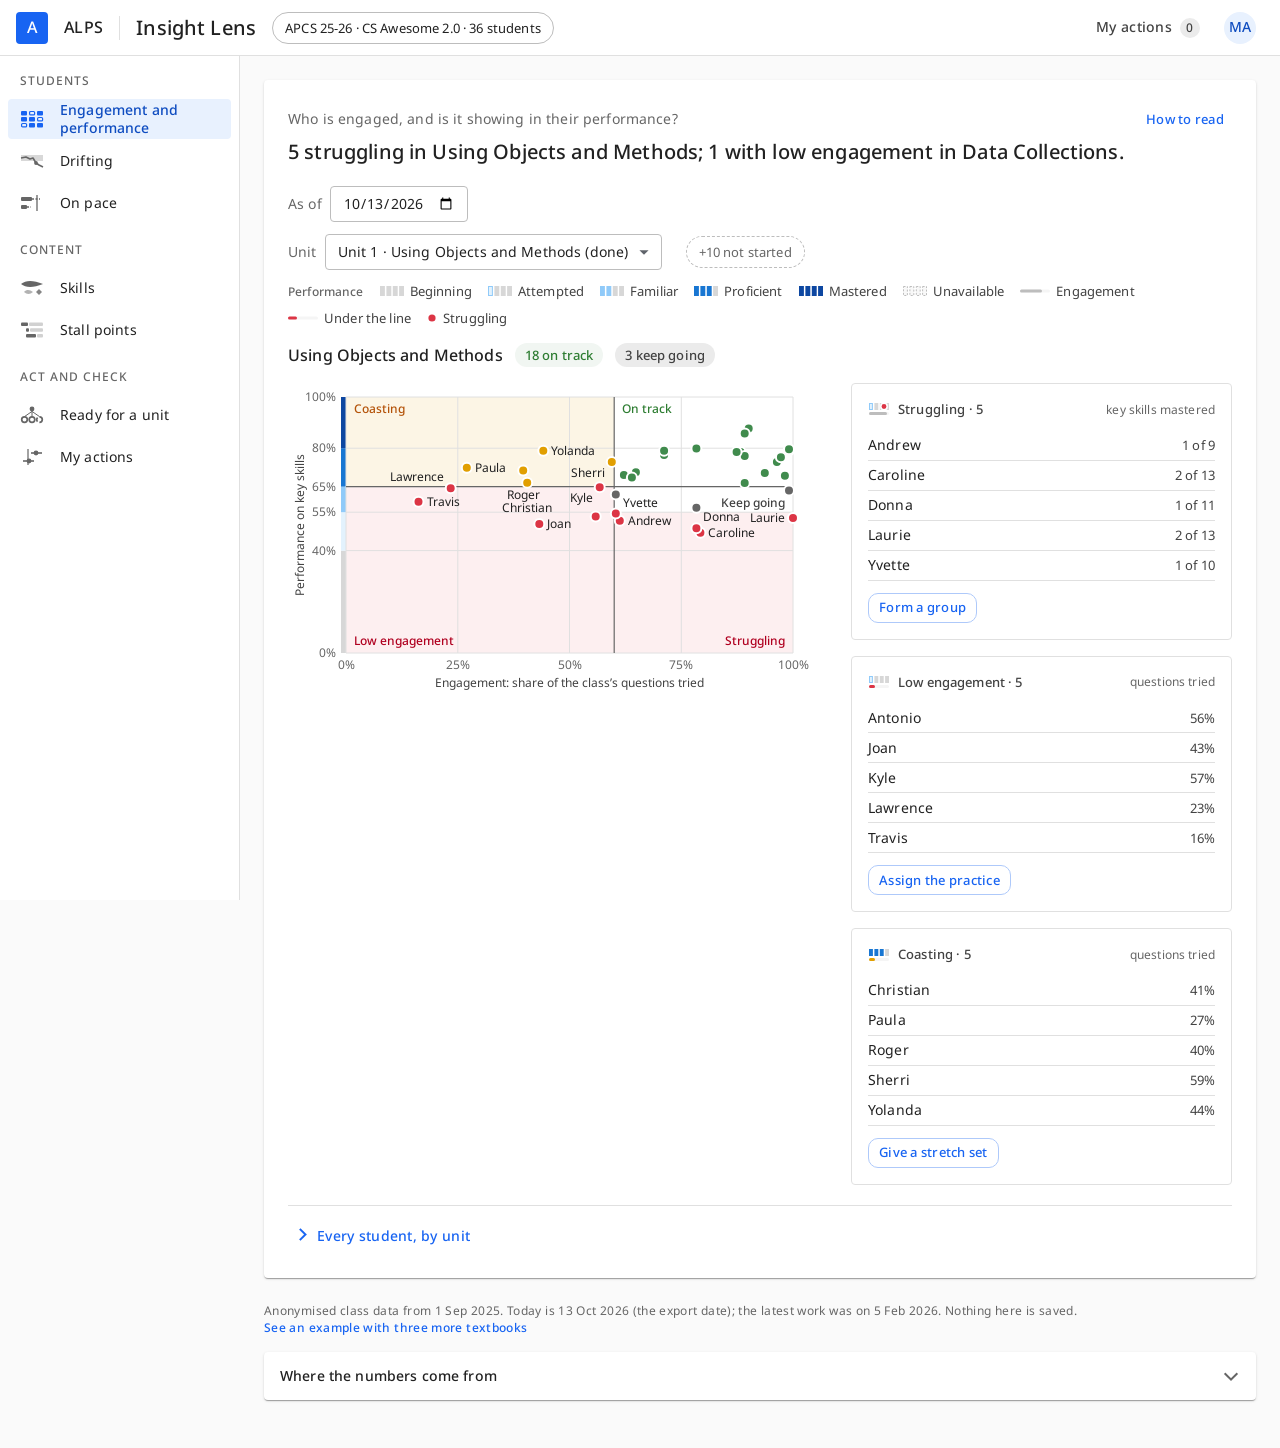
==== commit 26bbac12: "changed reteach to form group" ====
--- a/index.html
+++ b/index.html
@@ -8,7 +8,7 @@
   <link rel="preconnect" href="https://fonts.googleapis.com">
   <link rel="preconnect" href="https://fonts.gstatic.com" crossorigin>
   <link rel="stylesheet" href="https://fonts.googleapis.com/css2?family=Noto+Sans:wght@400;500;600;700&display=swap">
-  <link rel="stylesheet" href="css/atlas.css?v=41">
+  <link rel="stylesheet" href="css/atlas.css?v=53">
 </head>
 <body>
   <header class="topbar">
@@ -30,11 +30,12 @@
   </div>
   <div id="tip" role="tooltip" hidden></div>
   <div id="toast" role="status" aria-live="polite" hidden></div>
+  <div id="dlg" class="dlg-wrap" hidden></div>
 
-  <script src="data/class.js?v=41"></script>
-  <script src="data/sample.js?v=41"></script>
-  <script src="data/example.js?v=41"></script>
-  <script src="data/prereqs.js?v=41"></script>
-  <script src="js/atlas.js?v=41"></script>
+  <script src="data/class.js?v=53"></script>
+  <script src="data/sample.js?v=53"></script>
+  <script src="data/example.js?v=53"></script>
+  <script src="data/prereqs.js?v=53"></script>
+  <script src="js/atlas.js?v=53"></script>
 </body>
 </html>
--- a/css/atlas.css
+++ b/css/atlas.css
@@ -32,6 +32,7 @@
   --e2:0 3px 1px -2px rgba(0,0,0,.2),0 2px 2px 0 rgba(0,0,0,.14),0 1px 5px 0 rgba(0,0,0,.12);
   --e4:0 2px 4px -1px rgba(0,0,0,.2),0 4px 5px 0 rgba(0,0,0,.14),0 1px 10px 0 rgba(0,0,0,.12);
   --e6:0 3px 5px -1px rgba(0,0,0,.2),0 6px 10px 0 rgba(0,0,0,.14),0 1px 18px 0 rgba(0,0,0,.12);
+  --e24:0 11px 15px -7px rgba(0,0,0,.2),0 24px 38px 3px rgba(0,0,0,.14),0 9px 46px 8px rgba(0,0,0,.12);
   --font:"Noto Sans","Helvetica Neue",Helvetica,Arial,sans-serif;
   --bar:56px;
   --hover:rgba(0,0,0,.04);
@@ -267,8 +268,6 @@
 details.fold>summary:hover{background:var(--blue-tint)}
 .duo-a>.hint{margin-top:8px}
 .duo-b .ags,.duo-b .plan{grid-template-columns:minmax(0,1fr)}
-.duo-b .ev{grid-template-columns:auto minmax(0,1fr)}
-.duo-b .ev>.hint{grid-column:1 / -1}
 
 /* ---------- the section under or beside a chart ---------- */
 .detail{display:grid;gap:16px;margin-top:24px;padding-top:24px;border-top:1px solid var(--rule)}
@@ -279,8 +278,6 @@
 .dgrid{display:grid;grid-template-columns:minmax(0,1fr);gap:16px}
 .dgrid > *{min-width:0}
 .dl{display:flex;align-items:center;gap:8px;margin:0 0 8px;font-size:13px;font-weight:500;color:var(--ink-2)}
-.evs{display:grid;gap:8px}
-.ev{display:grid;grid-template-columns:auto minmax(120px,1fr) auto;gap:4px 16px;align-items:center;font-size:14px}
 .statrow{display:grid;grid-template-columns:repeat(auto-fit,minmax(150px,1fr));gap:16px;margin:0}
 .statrow.psum{margin:16px 0}
 .stat{min-width:0;padding:12px 16px;border-radius:4px;background:var(--page)}
@@ -331,6 +328,14 @@
 .ags{display:grid;grid-template-columns:repeat(auto-fit,minmax(250px,1fr));gap:16px}
 .ag{display:grid;gap:12px;align-content:start;padding:16px;border:1px solid var(--rule);border-radius:4px}
 .ag .dl{margin:0}
+.ag .agl{display:inline-flex;align-items:center;gap:8px;font-size:13px;font-weight:500;letter-spacing:0;text-align:left}
+.ag .agl:hover{text-decoration:underline}
+/* a card's heading is a switch that picks its students out on the chart beside it; on, the card is outlined in the primary colour */
+.ag .agh{width:calc(100% + 16px);margin:-6px -8px;padding:6px 8px;border:0;border-radius:4px;background:none;text-align:left;cursor:pointer;transition:background-color .15s}
+.ag .agh:hover{background:var(--hover)}
+.ag.on{border-color:var(--accent);box-shadow:0 0 0 1px var(--accent)}
+.ag.on .agh{color:var(--blue-ink)}
+#v2top{scroll-margin-top:calc(var(--bar) + 16px)}
 /* students as a list to scan: a row a student, a hairline under each, columns that run down then across; the number behind a place
    at the right, named by a short caption; a name is plain text that still opens the student */
 .roster{list-style:none;margin:0;padding:0}
@@ -379,7 +384,7 @@
 .hc{border-bottom:1px solid var(--rule)}
 .hc>li{border-top:1px solid var(--rule);padding:4px 0}
 .hr{display:grid;grid-template-columns:minmax(0,min(38%,460px)) minmax(120px,1fr) 64px;align-items:center;gap:4px 16px;width:100%;min-height:40px;padding:6px 12px;border:0;border-radius:4px;background:none;color:inherit;font:inherit;letter-spacing:inherit;text-align:left}
-.hc.fol .hr{grid-template-columns:minmax(0,min(38%,460px)) minmax(120px,1fr) 64px 52px}
+.hc.fol .hr{grid-template-columns:minmax(0,min(38%,460px)) minmax(120px,1fr) 84px 66px}   /* room for "Not mastered" and the student's counts, as on Stall points */
 .hc.v7 .hr{grid-template-columns:minmax(0,min(38%,460px)) minmax(120px,1fr) 58px 58px}
 .hc.v7.fol .hr{grid-template-columns:minmax(0,min(38%,460px)) minmax(120px,1fr) 58px 58px 66px}
 .hc>li.hh{border-top:0;padding:0}
@@ -409,9 +414,9 @@
 .hx.w{display:inline-flex;align-items:center;gap:6px;color:var(--watch-ink);font-weight:500}
 .hr.off .hn,.hr.off .hn b{color:var(--ink-3)}
 .hs{display:flex;flex-wrap:wrap;align-items:center;gap:3px}
-.sd{display:inline-block;width:8px;height:8px;border-radius:50%;flex:none}
+.sd{display:inline-block;width:10px;height:10px;border-radius:50%;flex:none}
 .sd.e{background:var(--accent)}
-.sd.h{box-shadow:inset 0 0 0 1.6px var(--accent)}
+.sd.h{box-shadow:inset 0 0 0 1.8px var(--accent)}
 .pm{flex:none;display:block}
 .pmn{display:inline-flex;align-items:center;gap:2px;margin-right:4px;font-size:12px;font-weight:500;color:var(--blue-ink)}
 .nsrow{display:flex;flex-wrap:wrap;align-items:center;gap:6px;margin:0;padding:8px 12px;font-size:13px;color:var(--ink-3)}
@@ -420,11 +425,6 @@
 .hc ul .nsrow{padding-left:32px}
 
 /* the questions behind a point on the weak-skills lines: a name a row, its lesson, and the counts at the right */
-.qlist{list-style:none;margin:0;padding:0;display:grid;gap:6px}
-.qlist li{display:grid;grid-template-columns:minmax(0,1fr);gap:4px;font-size:13px}
-.qlist .lnk{font-size:13px;font-weight:400}
-.qlist .qc{margin-left:2px;color:var(--ink-3)}
-.qlist{gap:12px}
 /* the point panel's bars: the class on a day (not yet, developing, secure, too early to tell), and a question (got it wrong, needed retries,
    right first time; the empty part did not try). A part shows its count when it is wide enough */
 .sbs{display:grid;gap:10px}
@@ -432,23 +432,17 @@
 .sbl{margin:0;font-size:14px;color:var(--ink-2)}
 .sbl b{font-weight:500;color:var(--ink)}
 .sb{display:flex;height:20px;border-radius:4px;overflow:hidden;background:var(--surface);box-shadow:inset 0 0 0 1px var(--axis)}
-.sb.q{height:16px}
 .sb i{display:flex;align-items:center;justify-content:center;flex:none;height:100%;font-style:normal;font-size:12px;font-weight:500;line-height:1;font-variant-numeric:tabular-nums;color:var(--ink)}
 .sb .l4{background:var(--lv-m);color:var(--on-lv)}
 .sb .l3{background:var(--lv-p);color:var(--on-lv)}
 .sb .l2{background:var(--lv-f)}
 .sb .l1{background:var(--lv-a)}
 .sb .l0{background:var(--lv-b)}
-.sb .ft{background:var(--ok-fill)}
 .sb .ua{background:repeating-linear-gradient(45deg,var(--ua-1) 0 4px,var(--ua-2) 4px 8px);outline:1px dashed var(--ua-line);outline-offset:-1px}
-.sb .gu{background:var(--st-gu);color:var(--on-ny)}
-.sb .rt{background:var(--st-rt)}
-.sw.empty{background:var(--surface);box-shadow:inset 0 0 0 1px var(--axis)}
 .legend.sbkey{margin:0}
 /* ready for a unit: the key in two short lines, each led by what it keys */
 .legend.rdkey{margin-bottom:6px}
 .legend.rdkey+.legend.rdkey{margin-bottom:14px}
-.rdkey .lt:not(:first-child){margin-left:12px}
 /* a plan group shown on the tree: its card is ringed, its button pressed, and the tree says whose it is */
 .rdfor{display:flex;flex-wrap:wrap;align-items:center;gap:8px 12px;margin:0 0 8px;scroll-margin-top:calc(var(--bar) + 12px)}
 .pill.acc{background:var(--blue-tint);color:var(--blue-ink)}
@@ -457,19 +451,27 @@
 .pcard.on{box-shadow:0 0 0 2px var(--accent)}
 .plan-none{margin:0 0 12px}
 /* the readiness line on Ready for a unit: four stops strung on one line, each the level's battery, its name, and what the class is at it */
-.lvline{display:flex;flex-wrap:wrap;align-items:center;gap:4px 16px;margin:0 0 12px}
-.lvlab{flex:none;margin:0;font-size:13px;color:var(--ink-2)}
-.lvstops{position:relative;display:grid;grid-template-columns:repeat(4,minmax(0,1fr));gap:4px;flex:1 1 440px;max-width:640px}
-.lvstops::before{content:"";position:absolute;left:12.5%;right:12.5%;top:16px;height:2px;background:var(--line)}
-.lvstop{position:relative;display:grid;justify-items:center;align-content:start;gap:4px;padding:12px 4px 8px;border:1px solid transparent;border-radius:4px;background:transparent;color:var(--ink-2);font-size:13px;line-height:1.3;text-align:center;cursor:pointer}
-.lvstop svg{padding:0 4px;background:var(--surface);box-sizing:content-box}
-.lvstop:hover,.lvstop:hover svg{background:var(--page)}
-.lvstop[aria-pressed="true"]{border-color:var(--outline);background:var(--blue-tint)}
-.lvstop[aria-pressed="true"] svg{background:var(--blue-tint)}
-.lvstop .lvn{font-weight:500;color:var(--ink)}
+.lvline{display:flex;flex-wrap:wrap;align-items:flex-start;gap:4px 16px;margin:0 0 14px}
+.lvlab{flex:none;margin:0;padding-top:9px;font-size:13px;color:var(--ink-2)}
+.lvstops{display:grid;grid-template-columns:repeat(4,minmax(0,1fr));gap:4px;flex:1 1 440px;max-width:640px}
+.lvstop{position:relative;display:grid;justify-items:center;align-content:start;gap:6px;padding:4px 4px 8px;border:0;border-radius:8px;background:transparent;color:var(--ink-2);font-size:13px;line-height:1.3;text-align:center;cursor:pointer}
+/* the track between the stops: ALPS's line gray; the colour is on the nodes */
+.lvstop::before{content:"";position:absolute;top:15px;right:50%;width:calc(100% + 4px);height:2px;border-radius:1px;background:var(--line)}
+.lvstop:first-child::before{display:none}
+.lvdot{position:relative;z-index:1;width:14px;height:14px;margin-top:5px;border-radius:50%;background:var(--vc);box-shadow:0 0 0 3px var(--surface)}   /* ALPS's green, yellow or red, full strength */
+.lvstop .lvn{display:flex;flex-wrap:wrap;justify-content:center;align-items:center;gap:2px 6px;font-weight:500;color:var(--ink)}
+.lvstop .lvv{font-size:12px;color:var(--ink-2)}
+.lvstop:hover{background:var(--page)}
+.lvstop:hover .lvdot{box-shadow:0 0 0 3px var(--page)}
+.lvstop[aria-pressed="true"]{background:var(--blue-tint)}
+.lvstop[aria-pressed="true"] .lvdot{box-shadow:0 0 0 3px var(--blue-tint),0 0 0 5px var(--accent)}
 .lvstop[aria-pressed="true"] .lvn{color:var(--blue-ink)}
-.lvstop .lvv{font-size:12px;color:var(--ink-2)}
-.lvstop .dot{display:inline-block;width:8px;height:8px;margin-right:5px;border-radius:50%;vertical-align:0}
+/* the keys under the line: groups set apart by a hairline; v4's levels in ALPS's underline legend */
+.legend.rdkey{align-items:center}
+.ksep{display:inline-block;width:1px;height:16px;background:var(--line)}
+@media (max-width:600px){.ksep{display:none}}   /* where the key wraps, a hairline would start a line */
+.rdkey .ul{padding:7px 2px 2px;border-bottom:5px solid var(--c)}   /* as much above the word as the underline takes below, so it lines up with the rest */
+.rdkey .ul.pale{box-shadow:0 1px 0 var(--lv-f)}
 .ck-r .ck-g .hint.sbline{display:flex;align-items:center;gap:8px}
 
 /* where a skill was first introduced: a card to check at a glance, and the way to the grid there */
@@ -551,6 +553,68 @@
 .bkrow{flex-basis:100%}
 .bkrow .bkl{min-width:150px;font-size:13px;font-weight:500;color:var(--ink-2)}
 .foot .fsw .lnk{font-size:12px;letter-spacing:.03em}
+
+/* ---------- a skill's table: every student by question, in a dialog ----------
+   Material's dialog: a scrim over the page, a sheet at elevation 24 as wide as its table needs and no wider than the window, the page under it still.
+   The table is ALPS's results table: hairlines between rows, the head and the first column held while it scrolls, a small mark a question */
+.tblgo{display:flex;flex-wrap:wrap;align-items:center;gap:8px 12px}
+html.dlg-on,html.dlg-on body{overflow:hidden}
+.dlg-wrap{position:fixed;inset:0;z-index:50;display:flex;align-items:center;justify-content:center;padding:32px}
+.dlg-scrim{position:absolute;inset:0;background:rgba(0,0,0,.5)}
+.dlg{position:relative;display:flex;flex-direction:column;width:max-content;min-width:min(760px,100%);max-width:100%;max-height:100%;border-radius:var(--radius);background:var(--surface);box-shadow:var(--e24);outline:none}
+.dlg-h{padding:16px 16px 8px 24px}
+.dlg-h h2{font-size:20px;font-weight:500;line-height:1.6;letter-spacing:.0075em}
+.dlg-bar,.tbl-q,.dlg-none{contain:inline-size}   /* the table sets the dialog's width; these wrap inside it */
+.dlg-bar{display:flex;flex-wrap:wrap;align-items:center;gap:8px 16px;padding:4px 24px 12px}
+.dlg-bar .tkey{margin:0 0 0 auto}
+.tbl-q{display:flex;flex-wrap:wrap;align-items:center;gap:6px 12px;margin:0 24px 12px;padding:6px 6px 6px 14px;border-radius:4px;background:var(--accent-soft);font-size:14px}
+.tbl-q b{font-weight:500}
+.tbl-q .qi{color:var(--blue-ink)}
+.tbl-q .x{margin-left:auto}
+.tbl-sc{flex:1 1 auto;min-height:0;overflow:auto;padding:0 24px 24px}
+.dlg-none{padding:0 24px 24px}
+.sktbl{border-collapse:separate;border-spacing:0;font-size:14px;font-variant-numeric:tabular-nums}
+.sktbl th,.sktbl td{height:36px;padding:0 12px;border-bottom:1px solid var(--line);background:var(--surface);font-weight:400;text-align:left;white-space:nowrap}
+.sktbl thead th{position:sticky;z-index:2;font-size:13px;font-weight:500;color:var(--ink-2)}
+.sktbl tr.bands th{top:0;height:24px;padding:0;border-bottom:0;vertical-align:bottom}
+.sktbl tr.hd th{top:24px;height:44px;border-bottom-color:var(--axis)}
+.sktbl tr.sum>*{position:sticky;top:68px;z-index:1;background:var(--page);font-size:13px;font-weight:500;color:var(--ink-2)}
+.sktbl tr.bands.b2 th{top:24px}
+.sktbl tr.hd.b2 th{top:48px}
+.sktbl tr.sum.b2>*{top:92px}
+.sktbl th.bd.sk span{color:var(--ink-2);font-weight:500}
+.sktbl .c-stu{position:sticky;left:0;z-index:1;min-width:136px}
+.sktbl thead .c-stu{z-index:3}
+.sktbl tr.sum .c-stu{z-index:2}
+.sktbl th.q,.sktbl td.q{width:28px;min-width:28px;padding:0;text-align:center;cursor:pointer}
+.sktbl th.bd{padding:0 1px}
+.sktbl th.bd span{display:block;width:0;min-width:100%;overflow:hidden;padding:0 0 3px;border-bottom:1px solid var(--axis);font-size:12px;color:var(--ink-3);text-align:center;text-overflow:ellipsis}   /* a band never widens its columns: a name too long for them is cut, whole on hover */
+.sktbl .sh{display:inline-flex;align-items:center;gap:4px;padding:0;border:0;background:none;color:inherit;font:inherit;cursor:pointer}
+.sktbl .sh:hover{color:var(--ink)}
+.sktbl .sh.on{color:var(--blue-ink)}
+.sktbl .sh .ic{width:10px;height:10px;color:currentColor}
+.sktbl .qh{display:grid;justify-items:center;gap:3px;width:28px;padding:5px 0 4px;border:0;border-radius:4px;background:none;color:var(--ink-2);font:inherit;font-size:12px;cursor:pointer}
+.sktbl .qh:hover{background:var(--hover);color:var(--ink)}
+.sktbl .qi{display:block;color:var(--ink-3)}
+.sktbl .qon{background:var(--accent-soft)}
+.sktbl th.qon .qh,.sktbl th.qon .qi{color:var(--blue-ink)}
+.sktbl tbody tr:hover>*:not(.qon){background:var(--page)}
+.sktbl tbody tr.on>*:not(.qon){background:var(--accent-soft)}
+.sktbl .num{color:var(--ink-2);text-align:right}
+.sktbl .t3{color:var(--ink-3)}
+.sktbl .nm,.sktbl .nm:hover{height:auto;min-height:28px;padding:0;border:0;border-radius:0;background:none;color:var(--ink);font-size:14px;text-align:left}
+.sktbl .nm:hover{text-decoration:underline}
+.sktbl .nm.on,.sktbl .nm.on:hover{background:none;color:var(--blue-ink);font-weight:500}
+.sktbl .tlv{display:inline-flex;align-items:center;gap:8px}
+.sktbl .tlv>span:first-of-type{min-width:72px}
+.sktbl .tlv .sc{min-width:34px;color:var(--ink-3);text-align:right}
+.slip{display:inline-flex;color:var(--bad)}
+.slip .ic.down{color:var(--bad)}
+/* ALPS's result marks: 20px in a cell, 18px in the key */
+.qm{display:block;width:20px;height:20px;flex:none}
+.sktbl .rs{display:inline-flex;vertical-align:middle}
+.tkey .qm{width:18px;height:18px}
+.sktbl .gw,.tbl-q .gw{font-weight:500;color:var(--bad-ink)}
 
 /* ---------- tooltip and snackbar ---------- */
 #tip{position:fixed;left:0;top:0;z-index:80;pointer-events:none;max-width:min(300px,calc(100vw - 16px));padding:6px 10px;border-radius:4px;background:rgba(97,97,97,.94);color:#ffffff;font-size:12px;font-weight:400;line-height:1.5;letter-spacing:.02em}
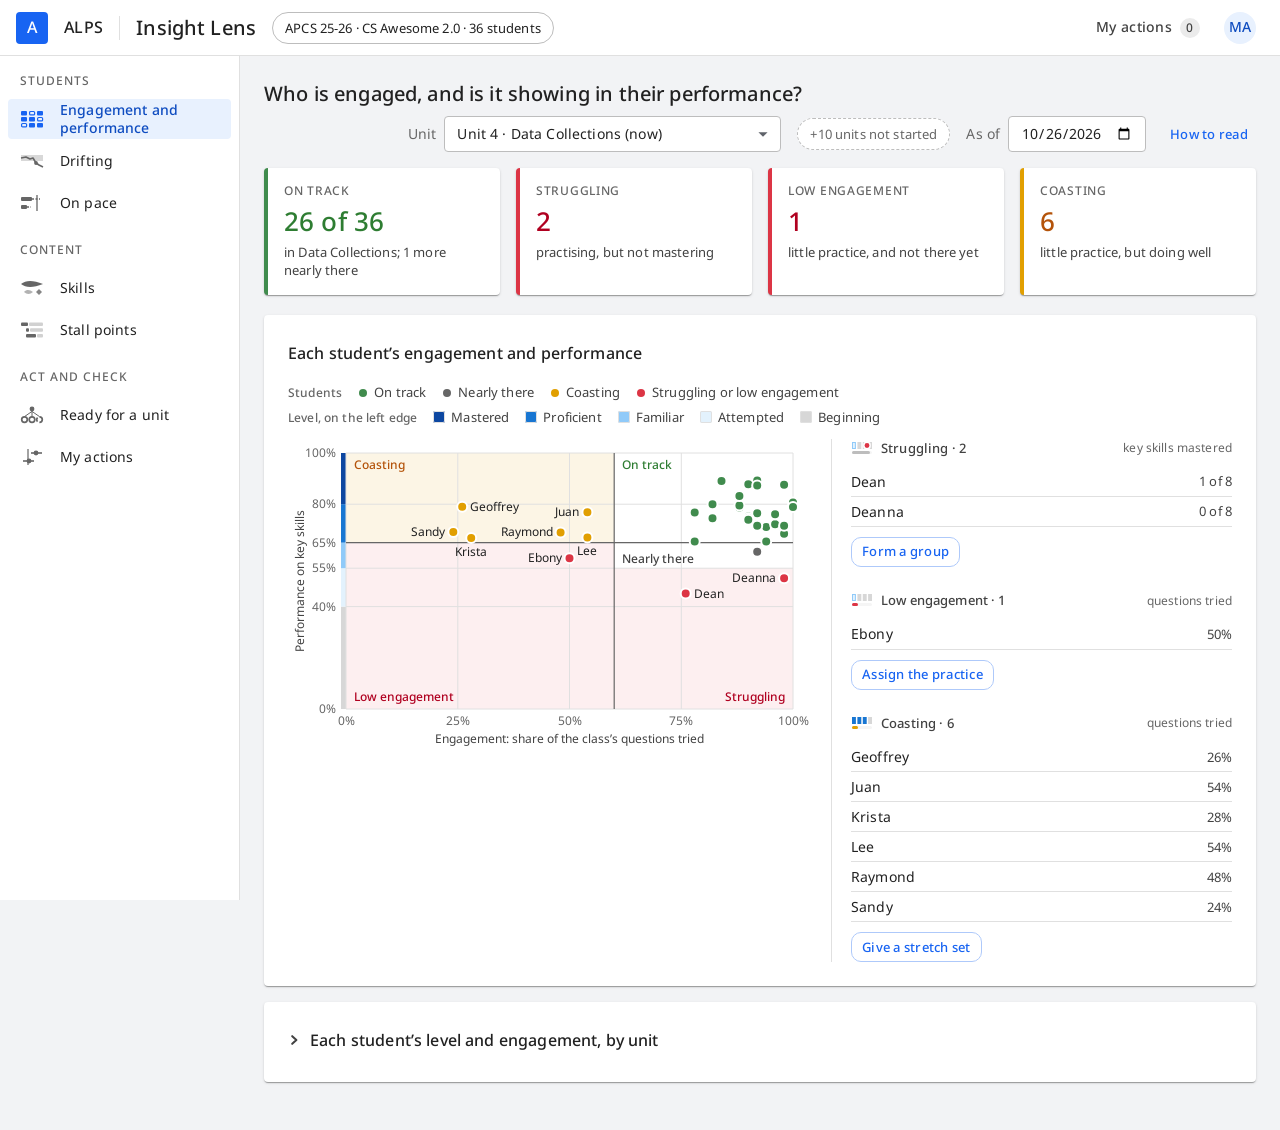
==== commit c7d5e6b6: "intermediate changes" ====
--- a/index.html
+++ b/index.html
@@ -8,14 +8,14 @@
   <link rel="preconnect" href="https://fonts.googleapis.com">
   <link rel="preconnect" href="https://fonts.gstatic.com" crossorigin>
   <link rel="stylesheet" href="https://fonts.googleapis.com/css2?family=Noto+Sans:wght@400;500;600;700&display=swap">
-  <link rel="stylesheet" href="css/atlas.css?v=53">
+  <link rel="stylesheet" href="css/atlas.css?v=93">
 </head>
 <body>
   <header class="topbar">
     <div class="logo">A</div><span class="brand">ALPS</span><span class="product">Insight Lens</span>
     <span class="classname" id="cname"></span>
     <div class="spacer"></div>
-    <span class="demo-date" id="demochip" hidden></span>
+    <button class="demo-date" id="demochip" type="button" data-act="exoff" hidden></button>
     <button id="logchip" class="logchip" type="button" data-act="log">My actions <b id="logn">0</b></button>
     <div class="avatar">MA</div>
   </header>
@@ -24,18 +24,15 @@
     <div class="page">
       <div id="thread" class="thread" role="region" aria-label="Followed student" hidden></div>
       <main id="view" class="view" tabindex="-1"></main>
-      <p class="foot" id="foot">Anonymised class data. Nothing here is saved.</p>
-      <details class="data"><summary>Where the numbers come from</summary><div id="src"></div></details>
     </div>
   </div>
   <div id="tip" role="tooltip" hidden></div>
   <div id="toast" role="status" aria-live="polite" hidden></div>
   <div id="dlg" class="dlg-wrap" hidden></div>
 
-  <script src="data/class.js?v=53"></script>
-  <script src="data/sample.js?v=53"></script>
-  <script src="data/example.js?v=53"></script>
-  <script src="data/prereqs.js?v=53"></script>
-  <script src="js/atlas.js?v=53"></script>
+  <script src="data/class.js?v=58"></script>
+  <script src="data/example.js?v=58"></script>
+  <script src="data/prereqs.js?v=59"></script>
+  <script src="js/atlas.js?v=101"></script>
 </body>
 </html>
--- a/css/atlas.css
+++ b/css/atlas.css
@@ -13,7 +13,7 @@
 
    The script (js/atlas.js) asks for colours by its own names (--good, --bad, --watch, --accent and so on); the second half
    of :root answers those names from the theme, so the script carries no colour of its own. */
-:root{
+:root{--green-line:#C9DECD; --then:#E4E4E4;
   color-scheme:light;
   /* the theme: the tokens of css/lens.css */
   --ink:#212121; --ink-2:#424242; --muted:#666666; --line:#E0E0E0; --axis:#BDBDBD; --surface:#ffffff; --page:#FAFAFA; --wash:#FAFAFA;
@@ -26,6 +26,7 @@
   --eng-0:#D7D7D7; --eng-1:#FFFDE7; --eng-2:#FFF59D; --eng-3:#FDD836; --eng-4:#F9A925;
   /* a level with no number, as ALPS draws it: unavailable is hatched pale gray in a dashed outline, not attempted is empty in a solid one */
   --ua-1:#EEEEEE; --ua-2:#F8F8F8; --ua-line:#BDBDBD; --na-fill:#FAFAFA; --na-line:#E0E0E0;
+  --tr-1:#FBE3E5; --tr-2:#F4B9BE; --tr-3:#E8848C;   /* a share given up on or skipped, light to dark, up to the red of gave up */
   /* Material UI: shape, elevation, type, and the height of the app bar */
   --radius:4px;
   --e1:0 2px 1px -1px rgba(0,0,0,.2),0 1px 1px 0 rgba(0,0,0,.14),0 1px 3px 0 rgba(0,0,0,.12);
@@ -39,7 +40,7 @@
   --outline:#AEC9FA;              /* the border of an outlined button: ALPS's primary at .35 (--primary-blue-80) */
   --chip:#EBEBEB;                 /* the fill of a neutral chip: black at .08, as ALPS's MUI chips */
   /* the names the screens use, answered from the theme */
-  --bg:var(--page); --surface-2:#F5F5F5; --band:var(--wash);
+  --bg:#F2F3F5; --surface-2:#F5F5F5; --band:var(--wash);   /* the page under the cards: Material's gray, a step darker than the fills inside them */
   --ink-3:var(--muted); --rule:var(--line);
   /* what you picked, and the student you follow, are in the primary colour, as Material marks a selection */
   --accent:var(--blue); --accent-ink:#ffffff; --accent-soft:#E8F1FE;
@@ -57,6 +58,7 @@
   --ok-fill:#8CB994;
   --on-ny:#ffffff;
   --st-gu:var(--red); --st-sk:var(--amber); --st-rt:#C6DCCA;
+  --sk-2:#F4DDA6; --f9-a:#BDBDBD; --m-bad:#F2B8BD; --m-watch:#F4D48A; --m-bad2:#FBE6E8; --m-watch2:#FCF1D6; --m-good:#D9E8DB;   /* pale amber below the often-skipped line; the funnel's steps; the course map's tiles */
   --ct0:#212121; --ct1:#212121; --ct2:#212121; --ct3:#212121; --ct4:#212121;
   --f1:#E3F2FD; --f2:#90CAF9; --f3:#4D8AF5; --f4:#1876D2; --f5:#0D47A1;
   --ft1:#212121; --ft2:#212121; --ft3:#212121; --ft4:#ffffff; --ft5:#ffffff;
@@ -84,7 +86,9 @@
 .product{padding-left:16px;border-left:1px solid var(--rule);font-size:20px;font-weight:500;line-height:1.2;letter-spacing:.0075em;white-space:nowrap}
 .classname{height:32px;line-height:30px;padding:0 12px;border:1px solid var(--axis);border-radius:16px;font-size:13px;white-space:nowrap;overflow:hidden;text-overflow:ellipsis;min-width:0}
 .spacer{flex:1}
-.demo-date{height:24px;line-height:24px;padding:0 10px;border-radius:12px;background:var(--chip);color:var(--ink-2);font-size:13px;white-space:nowrap}
+.demo-date{display:inline-flex;align-items:center;gap:6px;height:24px;padding:0 8px 0 10px;border:0;border-radius:12px;background:var(--chip);color:var(--ink-2);font:inherit;font-size:13px;white-space:nowrap;cursor:pointer}
+.demo-date:hover{background:var(--hover)}
+.demo-date .ic{width:10px;height:10px}
 .logchip{display:inline-flex;align-items:center;gap:8px;height:36px;padding:0 8px 0 12px;border:0;border-radius:4px;background:transparent;color:var(--ink-2);font-size:14px;font-weight:500;letter-spacing:.02em;white-space:nowrap;cursor:pointer;transition:background-color .15s}
 .logchip:hover{background:var(--hover)}
 .logchip b{min-width:20px;height:20px;line-height:20px;padding:0 6px;border-radius:10px;background:var(--chip);color:var(--ink-2);font-size:12px;text-align:center}
@@ -106,18 +110,54 @@
 
 /* ---------- the page: one sheet of paper, answer first ---------- */
 .page{display:grid;gap:16px;padding:24px 24px 48px;min-width:0}
-.view{background:var(--surface);border-radius:var(--radius);box-shadow:var(--e1);padding:24px;min-width:0;scroll-margin-top:calc(var(--bar) + 16px)}
+.view{min-width:0;scroll-margin-top:calc(var(--bar) + 16px)}
+/* Material: each chart and what goes with it is a raised card on the gray page; a section with several charts is one card */
+.mcard{min-width:0;margin:0 0 16px;padding:20px 24px 24px;border-radius:var(--radius);background:var(--surface);box-shadow:var(--e1)}
+.mcard:last-child{margin-bottom:0}
+.mcard>details.fold{margin:0;padding:0;border-top:0}
+.mcard>.detail.lead:first-child,.mcard>.detail:first-child{margin-top:0;padding-top:0;border-top:0}
+.view>.vhead>.q,.view>.prof>.phead .pname{font-size:20px;font-weight:500;line-height:1.4;letter-spacing:.0075em;color:var(--ink)}
 .view:focus{outline:none}
 #log{scroll-margin-top:calc(var(--bar) + 16px)}
-.vhead{display:flex;flex-wrap:wrap;align-items:center;justify-content:space-between;gap:4px 16px}
+.vhead{display:flex;flex-wrap:wrap;align-items:center;justify-content:space-between;gap:8px 16px;margin-bottom:6px}
+.vhead>.q{flex:1 1 380px;min-width:0}
+.view>.vhead>.q{flex:1 0 auto;max-width:100%}
+.view>.vhead{margin-bottom:16px}
+/* a page's filters, on the right of its title; the cards come after the row */
+.vctl{display:flex;flex-wrap:wrap;align-items:center;justify-content:flex-end;gap:8px 16px;min-width:0;max-width:100%;margin-left:auto}
+.phead>.vctl{align-self:center}
+.cthd{display:flex;flex-wrap:wrap;align-items:center;justify-content:space-between;gap:8px 16px;min-height:36px;margin:0 0 12px}
+.cthd>.ctt{margin:0}
+.cthd>.ctt .pill{margin-left:8px;vertical-align:1px}
+.cthd .sel select{max-width:240px}
+/* a card that folds: the chevron and the name are one button */
+.mcard.pv{scroll-margin-top:calc(var(--bar) + 12px)}
+.mcard.pv.shut>.cthd{margin:0}
+.pvt{display:inline-flex;align-items:center;gap:10px;margin:-6px -12px;padding:6px 12px;border:0;border-radius:4px;background:none;color:inherit;font:inherit;letter-spacing:inherit;text-align:left;cursor:pointer;transition:background-color .15s}
+.pvt:hover{background:var(--hover)}
+.pvt .chev{width:12px;height:12px;flex:none;color:var(--ink-2);transition:transform .15s}
+.pvt[aria-expanded="true"] .chev{transform:rotate(90deg)}
 .q{margin:0;font-size:14px;font-weight:400;color:var(--ink-3)}
 .answer{margin:4px 0 20px;font-size:20px;font-weight:500;line-height:1.4;letter-spacing:.0075em;max-width:84ch}
+/* a page's answer as cards: what it is, the answer, and what it means; a count takes its status colour, a name's card takes it on its edge */
+.icards{display:grid;grid-template-columns:repeat(4,minmax(0,1fr));gap:16px;margin:0 0 20px}   /* four to a row on every page, so a card is one size everywhere */
+.icard{min-width:0;padding:14px 16px 16px;border-left:4px solid var(--axis);border-radius:4px;background:var(--surface);box-shadow:var(--e1)}
+.icard.bad{border-left-color:var(--bad)}.icard.watch{border-left-color:var(--watch)}.icard.good{border-left-color:var(--good)}
+.icl{margin:0 0 8px;font-size:12px;font-weight:500;letter-spacing:.06em;text-transform:uppercase;color:var(--ink-3)}
+.icv{display:flex;align-items:flex-start;gap:8px;margin:0;font-size:16px;font-weight:500;line-height:1.35;color:var(--ink)}
+.icv .ni{flex:none;width:16px;height:16px;margin:2px 0 0}   /* hung beside the name, so a second line lines up with the first */
+.icn{display:-webkit-box;-webkit-box-orient:vertical;-webkit-line-clamp:2;overflow:hidden}
+.icv .tg{margin-left:6px;font-size:13px;font-weight:400;color:var(--ink-3)}
+.icv.num{display:block;font-size:26px;line-height:1.15;font-variant-numeric:tabular-nums}
+.ics{display:-webkit-box;-webkit-box-orient:vertical;-webkit-line-clamp:2;overflow:hidden;margin:6px 0 0;font-size:13px;line-height:1.4;color:var(--ink-2)}
+.ics b{font-weight:600;color:var(--ink)}
+.icard.bad .icv.num,.icard.bad .ics b{color:var(--bad-ink)}.icard.watch .icv.num,.icard.watch .ics b{color:var(--watch-ink)}.icard.good .icv.num,.icard.good .ics b{color:var(--good-ink)}
 details.how{font-size:14px;color:var(--ink-2);max-width:60ch}
 .vhead details.how{margin:0}
 details.how summary{display:inline-flex;align-items:center;height:30px;padding:0 8px;border-radius:4px;color:var(--link);font-size:13px;font-weight:500;letter-spacing:.02em;list-style:none;cursor:pointer;transition:background-color .15s}
 details.how summary::-webkit-details-marker{display:none}
 details.how summary:hover{background:var(--blue-tint)}
-.vhead details.how[open]{flex-basis:100%;max-width:92ch;margin:4px 0 8px}
+.vhead details.how[open]{flex-basis:100%;max-width:92ch;margin:4px 0 8px;text-align:left}
 details.how[open]{background:var(--page);border-radius:4px;padding:4px 16px 12px 8px}
 details.how p{margin:4px 0 0 8px;line-height:1.57}
 
@@ -161,7 +201,7 @@
 .sel select:focus-visible,.sel input[type=date]:focus-visible{outline:0;border-color:var(--blue);box-shadow:inset 0 0 0 1px var(--blue)}
 .pace-skills{display:grid;grid-template-columns:repeat(auto-fit,minmax(240px,1fr));gap:16px 32px}
 .pace-skills h3{font-size:14px;font-weight:500;margin:16px 0 8px}
-.pace-skills ul{padding-left:20px;margin:0 0 16px;font-size:14px;color:var(--ink-2);line-height:1.6}
+.pace-skills ul{list-style:none;padding-left:0;margin:0 0 16px;font-size:14px;color:var(--ink-2);line-height:1.6}   /* each skill's bulb is its mark */
 /* the slider: a 4px track, filled in the primary colour up to the thumb (the script keeps --p at the thumb's position) */
 .rng{display:grid;grid-template-columns:auto auto;align-items:center;gap:0 12px;font-size:14px;color:var(--ink-3)}
 .rng output{font-size:14px;font-weight:500;color:var(--ink);text-align:right;font-variant-numeric:tabular-nums}
@@ -181,18 +221,18 @@
 /* ---------- legends ---------- */
 .legend{display:flex;flex-wrap:wrap;gap:8px 16px;margin:0 0 12px;font-size:13px;color:var(--ink-2)}
 .legend span{display:inline-flex;align-items:center;gap:6px}
+.legend:has(+.legend){margin-bottom:6px}
 .sw{display:inline-block;width:12px;height:12px;border-radius:2px;flex:none}
 .ln{display:inline-block;width:16px;height:3px;border-radius:2px;margin-right:2px}
 .sw.lv{box-shadow:inset 0 0 0 1px var(--line)}
 .sw.ua{background:repeating-linear-gradient(45deg,var(--ua-1) 0 3px,var(--ua-2) 3px 6px);outline:1px dashed var(--ua-line);outline-offset:-1px}
 .sw.na{background:var(--na-fill);box-shadow:inset 0 0 0 1px var(--na-line)}
 .sw.hatch{background:repeating-linear-gradient(-45deg,var(--hatch) 0 1.5px,var(--surface-2) 1.5px 4.5px)}
-.mleg{align-items:center;width:fit-content;max-width:100%;padding:8px 12px;border:1px solid var(--rule);border-radius:4px}
-.mleg .lt{font-size:12px;font-weight:500;color:var(--ink-3)}
-.mleg .lt:not(:first-child){margin-left:8px}
+.legend{align-items:center}
+.legend .lt{font-size:12px;font-weight:500;color:var(--ink-3)}
+.legend .lt:not(:first-child){margin-left:8px}
 /* the grid's key: one line to the right of its controls */
-.key2{margin:0 0 0 auto;align-items:center;gap:8px 16px}
-.key2 .lt{font-size:12px;font-weight:500;color:var(--ink-3)}
+
 
 /* ---------- chips ---------- */
 /* a status: a small filled chip, tinted by what it says */
@@ -253,13 +293,17 @@
 .duo-a,.duo-b{min-width:0}
 .duo .viz{min-width:0}
 .duo::before{content:"";position:absolute;top:0;bottom:0;left:calc(var(--a) + 20px);border-left:1px solid var(--rule)}
-.duo.cards::before,.duo.even::before{display:none}
+.duo.even::before{display:none}
 .duo.even{justify-content:center}
 .duo.stick>.duo-b{position:sticky;top:calc(var(--bar) + 16px)}
 .duo-a>.detail:first-child,.duo-b>.detail:first-child{margin-top:0;padding-top:0;border-top:0}
 /* the first section of a page sits straight under the controls */
 .detail.lead{margin-top:0;padding-top:0;border-top:0}
 /* a part of a page one click away: the grid under the chart, the sample rows, the readiness line */
+/* a chart's name, over it: what it shows, in a teacher's words */
+.ctt{margin:0 0 12px;font-size:16px;font-weight:500;line-height:1.5;letter-spacing:.0094em;color:var(--ink)}
+/* a page's views, one under another: each a section with its name, open until folded */
+
 details.fold{margin-top:20px;padding-top:12px;border-top:1px solid var(--rule)}
 details.fold>summary{display:inline-flex;align-items:center;gap:10px;min-height:36px;padding:0 12px 0 8px;border-radius:4px;color:var(--link);font-size:14px;font-weight:500;letter-spacing:.02em;list-style:none;cursor:pointer;transition:background-color .15s}
 details.fold>summary::-webkit-details-marker{display:none}
@@ -278,12 +322,8 @@
 .dgrid{display:grid;grid-template-columns:minmax(0,1fr);gap:16px}
 .dgrid > *{min-width:0}
 .dl{display:flex;align-items:center;gap:8px;margin:0 0 8px;font-size:13px;font-weight:500;color:var(--ink-2)}
-.statrow{display:grid;grid-template-columns:repeat(auto-fit,minmax(150px,1fr));gap:16px;margin:0}
-.statrow.psum{margin:16px 0}
-.stat{min-width:0;padding:12px 16px;border-radius:4px;background:var(--page)}
-.stat .l{display:block;font-size:12px;letter-spacing:.03em;color:var(--ink-3)}
-.stat .v{display:block;font-size:16px;font-weight:500;line-height:1.5;font-variant-numeric:tabular-nums}
 .tc-act{display:flex;flex-wrap:wrap;align-items:center;gap:8px 16px;margin-top:12px}
+.fstu{margin-top:24px;padding-top:20px;border-top:1px solid var(--rule)}   /* a picked skill's students, under the skills on the same columns */
 .acts{display:flex;flex-wrap:wrap;gap:8px}
 .crumbs{display:flex;flex-wrap:wrap;align-items:center;gap:4px 8px;margin:0 0 16px;font-size:14px}
 .crumbs b{font-weight:500}
@@ -298,24 +338,8 @@
 .takes{list-style:none;margin:16px 0 0;padding:0;display:grid;gap:8px}
 .takes li{display:grid;grid-template-columns:22px minmax(0,1fr);gap:10px;font-size:14px;max-width:86ch}
 /* a section that opens: where the numbers come from, a student's moments, why these items */
-details.data{margin-top:16px;padding-top:12px;border-top:1px solid var(--rule)}
-details.data summary{font-size:14px;font-weight:500;color:var(--ink-2);cursor:pointer}
-details.data ul{display:grid;gap:4px;margin:8px 0 0;padding-left:20px;font-size:14px;color:var(--ink-2)}
-.foot{margin:8px 0 0;font-size:12px;letter-spacing:.03em;color:var(--ink-3)}
-.page>details.data{margin:0;padding:0 16px;border:0;border-radius:var(--radius);background:var(--surface);box-shadow:var(--e1)}
-.page>details.data summary{display:flex;align-items:center;min-height:48px;color:var(--ink);list-style:none}
-.page>details.data summary::-webkit-details-marker{display:none}
-.page>details.data summary::after{content:"";width:8px;height:8px;margin:0 4px 4px auto;border-right:2px solid var(--ink-3);border-bottom:2px solid var(--ink-3);transform:rotate(45deg);transition:transform .15s}
-.page>details.data[open] summary::after{margin-bottom:-4px;transform:rotate(-135deg)}
-.page>details.data[open]{padding-bottom:8px}
 
 /* ---------- tables ---------- */
-.tbl{overflow-x:auto}
-.tbl table{width:100%;min-width:620px;border-collapse:collapse;font-size:14px}
-.tbl th,.tbl td{padding:10px 16px;border-bottom:1px solid var(--rule);text-align:left;vertical-align:top}
-.tbl th{font-size:14px;font-weight:500;color:var(--ink)}
-.tbl td:first-child{font-weight:500;white-space:nowrap}
-.tbl tbody tr:last-child td{border-bottom:0}
 .nmx{border:0;background:none;padding:0;color:inherit;font-size:14px;font-weight:500;text-align:left;cursor:pointer}
 .nmx:hover{color:var(--link);text-decoration:underline}
 /* the action log */
@@ -325,15 +349,15 @@
 .vp{font-size:13px;color:var(--ink-2)}
 
 /* ---------- effort and mastery: the groups to act on ---------- */
-.ags{display:grid;grid-template-columns:repeat(auto-fit,minmax(250px,1fr));gap:16px}
-.ag{display:grid;gap:12px;align-content:start;padding:16px;border:1px solid var(--rule);border-radius:4px}
+.ags{display:grid;grid-template-columns:repeat(auto-fit,minmax(250px,1fr));gap:24px}
+.ag{display:grid;gap:10px;align-content:start}
 .ag .dl{margin:0}
 .ag .agl{display:inline-flex;align-items:center;gap:8px;font-size:13px;font-weight:500;letter-spacing:0;text-align:left}
 .ag .agl:hover{text-decoration:underline}
 /* a card's heading is a switch that picks its students out on the chart beside it; on, the card is outlined in the primary colour */
 .ag .agh{width:calc(100% + 16px);margin:-6px -8px;padding:6px 8px;border:0;border-radius:4px;background:none;text-align:left;cursor:pointer;transition:background-color .15s}
 .ag .agh:hover{background:var(--hover)}
-.ag.on{border-color:var(--accent);box-shadow:0 0 0 1px var(--accent)}
+.ag.on .agh{background:var(--accent-soft)}
 .ag.on .agh{color:var(--blue-ink)}
 #v2top{scroll-margin-top:calc(var(--bar) + 16px)}
 /* students as a list to scan: a row a student, a hairline under each, columns that run down then across; the number behind a place
@@ -348,6 +372,7 @@
 .roster .rv{flex:none;font-size:13px;color:var(--ink-2);font-variant-numeric:tabular-nums;white-space:nowrap}
 .roster .x{flex:none;width:24px;height:24px;border-radius:12px}
 .roster .x:hover{background:var(--bg-bad);color:var(--bad-ink)}
+.waitl{list-style:none;margin:8px 0 0;padding:0} .waitl li{display:flex;flex-wrap:wrap;align-items:baseline;gap:2px 12px;padding:8px 0;border-bottom:1px solid var(--line)}   /* the sets that can't be judged yet, one line each with why */
 /* where a pointer can hover, a name's remove button shows on its row only */
 @media (hover:hover){.roster .x{opacity:0}.roster li:hover .x,.roster li:focus-within .x{opacity:1}}
 .rcap{margin-left:auto;padding-left:12px;font-size:12px;font-weight:400;color:var(--ink-3)}
@@ -358,12 +383,11 @@
 .fl-act{display:flex;flex-wrap:wrap;align-items:center;gap:8px 12px;margin:0;font-size:14px}
 
 /* ---------- drifting: one outlined row a student ---------- */
-.wl{display:grid;gap:8px}
+.wl{display:grid;gap:0}
 .wl-h,.wl-r{display:grid;grid-template-columns:140px var(--sw,290px) minmax(0,1fr);gap:8px 16px;align-items:center}
-.wl-h{padding:0 17px;font-size:12px;color:var(--ink-3)}
-.wl-r{padding:12px 16px;border:1px solid var(--rule);border-radius:4px;background:var(--surface)}
-.wl-r.on{border-color:var(--outline);background:var(--accent-soft)}
-.wl-r.watch{border-style:dashed}
+.wl-h{padding:0 8px 4px;font-size:12px;color:var(--ink-3)}
+.wl-r{padding:12px 8px;border-top:1px solid var(--rule)}
+.wl-r.on{border-radius:4px;background:var(--accent-soft)}
 .wl-who{display:grid;gap:6px;justify-items:start}
 .wl-who .nmx{font-size:16px}
 .wl-sig{display:grid;gap:8px;min-width:0}
@@ -383,10 +407,10 @@
 .hc,.hc ul{list-style:none;margin:0;padding:0}
 .hc{border-bottom:1px solid var(--rule)}
 .hc>li{border-top:1px solid var(--rule);padding:4px 0}
-.hr{display:grid;grid-template-columns:minmax(0,min(38%,460px)) minmax(120px,1fr) 64px;align-items:center;gap:4px 16px;width:100%;min-height:40px;padding:6px 12px;border:0;border-radius:4px;background:none;color:inherit;font:inherit;letter-spacing:inherit;text-align:left}
-.hc.fol .hr{grid-template-columns:minmax(0,min(38%,460px)) minmax(120px,1fr) 84px 66px}   /* room for "Not mastered" and the student's counts, as on Stall points */
-.hc.v7 .hr{grid-template-columns:minmax(0,min(38%,460px)) minmax(120px,1fr) 58px 58px}
-.hc.v7.fol .hr{grid-template-columns:minmax(0,min(38%,460px)) minmax(120px,1fr) 58px 58px 66px}
+.hr{display:grid;grid-template-columns:minmax(0,min(40%,460px)) minmax(120px,1fr) 64px;align-items:center;gap:4px 16px;width:100%;min-height:40px;padding:6px 12px;border:0;border-radius:4px;background:none;color:inherit;font:inherit;letter-spacing:inherit;text-align:left}
+.hc.fol .hr{grid-template-columns:minmax(0,min(40%,460px)) minmax(120px,1fr) 84px 80px}   /* room for "Not mastered" and the student's counts, as on Stall points */
+.hc.v7 .hr{grid-template-columns:minmax(0,min(40%,460px)) minmax(120px,1fr) 58px 58px}
+.hc.v7.fol .hr{grid-template-columns:minmax(0,min(40%,460px)) minmax(120px,1fr) 58px 58px 80px}
 .hc>li.hh{border-top:0;padding:0}
 .hh .hr{min-height:0;padding-top:0;padding-bottom:4px;row-gap:0}
 .hh .hp,.hh .hs{font-size:12px;font-weight:500;color:var(--ink-3);white-space:nowrap}
@@ -406,6 +430,60 @@
 .hb{display:flex;height:8px;border-radius:4px;background:var(--surface-2);overflow:hidden}
 .hb.b0{height:12px;border-radius:6px}.hb.b1{height:10px;border-radius:5px}
 .hb i{display:block;height:100%;flex:none}
+.hb i.na{background:var(--na-fill);box-shadow:inset 0 0 0 1px var(--na-line)}   /* students who have not got there yet, as ALPS draws not started: an empty part with a line round it */
+/* Stall points' other versions: the part of a row their marks sit in */
+.vk{display:flex;align-items:center;min-width:0;width:100%}
+.dv .vl,.dv .vr{flex:2 1 0;display:flex;height:10px}
+.dv .vl{justify-content:flex-end;box-shadow:1.5px 0 0 var(--ink-3)}
+.dv .vz{flex:1 1 0;display:flex;height:10px;margin-left:14px}
+.dv.b0 .vl,.dv.b0 .vr,.dv.b0 .vz{height:12px}
+.dv i,.cl .vt i{display:block;height:100%;flex:none}
+.dv i.na,.cl i.na{background:var(--na-fill);box-shadow:inset 0 0 0 1px var(--na-line)}
+.dv.hd .vl,.dv.hd .vr,.dv.hd .vz{height:auto;box-shadow:none;font-size:12px;font-weight:500;color:var(--ink-3);white-space:nowrap}
+.dv.hd .vl{padding-right:8px}.dv.hd .vr{padding-left:8px}
+.cl{display:grid;grid-template-columns:repeat(5,minmax(0,1fr));gap:12px}
+.cl .vc{display:flex;align-items:center;gap:6px;min-width:0}
+.cl .vt{flex:1;height:8px;border-radius:2px;background:var(--surface-2);overflow:hidden}
+.cl b{min-width:32px;font-size:12px;font-weight:500;color:var(--ink-2);text-align:right;font-variant-numeric:tabular-nums}
+.cl b.hot{color:var(--bad-ink)}.cl b.warm{color:var(--watch-ink)}
+.cl.hd .vc{display:block;font-size:12px;font-weight:500;line-height:1.25;color:var(--ink-3)}
+.dt{position:relative;display:block;height:22px}
+.dt .vg{position:absolute;left:0;right:0;height:1px;background:var(--line)}
+.dt i{position:absolute;transform:translate(-50%,-50%)}
+.dt .vd{width:9px;height:9px;border-radius:50%;box-shadow:0 0 0 1.5px var(--surface)}
+.dt .vd.vd2{width:6px;height:6px;opacity:.5;box-shadow:none}
+.dt .vtk{width:2.5px;height:12px;border-radius:1px}
+.dt.ax{height:14px;font-size:12px;color:var(--ink-3)}
+.dt.ax i{top:7px;font-style:normal}.dt.ax i:first-child{transform:translate(0,-50%)}.dt.ax i:last-child{transform:translate(-100%,-50%)}
+.vdk{display:inline-block;width:9px;height:9px;border-radius:50%;flex:none}.vdk.vd2{width:6px;height:6px;background:var(--ink-3);opacity:.5}
+.vtkk{display:inline-block;width:2.5px;height:12px;border-radius:1px;background:var(--ink-3);flex:none}
+.pp{display:block;max-width:100%;height:auto}
+.hc.v7.vs2 .hr{grid-template-columns:minmax(0,min(30%,340px)) minmax(330px,1fr)}
+.hc.v7.vs2.fol .hr{grid-template-columns:minmax(0,min(30%,340px)) minmax(330px,1fr) 80px}
+/* Stall points' plainer versions, as simple graphs: bars on a track of the whole class, rings, columns along the course, a funnel, a course map */
+.hc.v7.vs6 .hr,.hc.v7.vs7 .hr,.hc.v7.vs9 .hr{grid-template-columns:minmax(0,min(34%,320px)) minmax(0,1fr)}
+.hc.v7.vs6.fol .hr,.hc.v7.vs7.fol .hr,.hc.v7.vs9.fol .hr{grid-template-columns:minmax(0,min(34%,320px)) minmax(0,1fr) 80px}
+.b6{display:flex;flex-direction:column;align-items:stretch;gap:4px}
+.b6l{display:flex;align-items:center;gap:10px;min-width:0}
+.b6t{display:flex;flex:none;width:180px;height:9px;border-radius:2px;background:var(--surface-2);overflow:hidden}
+.b6t i{display:block;height:100%;flex:none}
+.b6t i.na{background:var(--na-fill);box-shadow:inset 0 0 0 1px var(--na-line)}
+.b6x{min-width:0;font-size:13px;line-height:1.3;color:var(--ink-2);font-variant-numeric:tabular-nums;white-space:nowrap;overflow:hidden;text-overflow:ellipsis}
+.b6x b{font-weight:500}.b6x b.bad{color:var(--bad-ink)}.b6x b.watch{color:var(--watch-ink)}
+.b6q{color:var(--ink-3)}
+.b6.hd .b6a{position:relative;flex:none;width:180px;height:16px;font-size:12px;color:var(--ink-3)}
+.b6.hd .b6a i{position:absolute;top:0;transform:translateX(-50%);font-style:normal}.b6.hd .b6a i:first-child{transform:none}
+.b6.hd .b6x{font-size:12px;color:var(--ink-3)}
+.f9{gap:3px}.f9 .b6t{height:8px}
+.f9q{font-size:12px;color:var(--ink-3)}
+.r7{display:flex;align-items:center;gap:10px}
+.r7 svg{flex:none}
+.r7 text{font-size:12px;font-weight:500;fill:var(--ink)}.r7 text.bad{fill:var(--bad-ink)}.r7 text.watch{fill:var(--watch-ink)}
+.r7 .b6q{color:var(--ink-2)}
+.r7s{flex:none;width:36px}   /* the heading's room for the ring */
+.me8{font-weight:500;color:var(--blue-ink)}
+.duo .viz.gr8{width:auto;max-width:100%}   /* the grid at its own size, never stretched */
+.gr8 .hit:hover>rect:first-child{fill:var(--accent-soft)}
 .hp{font-size:13px;color:var(--ink-2);text-align:right;font-variant-numeric:tabular-nums}
 .l0 .hp{font-size:14px;font-weight:500;color:var(--ink)}
 .hp.hot{color:var(--bad-ink);font-weight:500}
@@ -414,11 +492,8 @@
 .hx.w{display:inline-flex;align-items:center;gap:6px;color:var(--watch-ink);font-weight:500}
 .hr.off .hn,.hr.off .hn b{color:var(--ink-3)}
 .hs{display:flex;flex-wrap:wrap;align-items:center;gap:3px}
-.sd{display:inline-block;width:10px;height:10px;border-radius:50%;flex:none}
-.sd.e{background:var(--accent)}
-.sd.h{box-shadow:inset 0 0 0 1.8px var(--accent)}
 .pm{flex:none;display:block}
-.pmn{display:inline-flex;align-items:center;gap:2px;margin-right:4px;font-size:12px;font-weight:500;color:var(--blue-ink)}
+.pmn{display:inline-flex;align-items:center;gap:2px;margin-right:4px;font-size:12px;font-weight:500;color:var(--ink-2)}   /* a count beside a key square; the student's name over the column stays blue */
 .nsrow{display:flex;flex-wrap:wrap;align-items:center;gap:6px;margin:0;padding:8px 12px;font-size:13px;color:var(--ink-3)}
 .nsrow .nsl{margin-right:6px;font-weight:500}
 .nsrow i{height:22px;line-height:20px;padding:0 8px;border:1px dashed var(--axis);border-radius:11px;font-style:normal;font-size:12px}
@@ -441,14 +516,12 @@
 .sb .ua{background:repeating-linear-gradient(45deg,var(--ua-1) 0 4px,var(--ua-2) 4px 8px);outline:1px dashed var(--ua-line);outline-offset:-1px}
 .legend.sbkey{margin:0}
 /* ready for a unit: the key in two short lines, each led by what it keys */
-.legend.rdkey{margin-bottom:6px}
-.legend.rdkey+.legend.rdkey{margin-bottom:14px}
 /* a plan group shown on the tree: its card is ringed, its button pressed, and the tree says whose it is */
 .rdfor{display:flex;flex-wrap:wrap;align-items:center;gap:8px 12px;margin:0 0 8px;scroll-margin-top:calc(var(--bar) + 12px)}
 .pill.acc{background:var(--blue-tint);color:var(--blue-ink)}
 .pcard h4 .gsel{margin-left:auto}
 .pcard .gsel[aria-pressed="true"]{border-color:var(--outline);background:var(--blue-tint);color:var(--blue-ink)}
-.pcard.on{box-shadow:0 0 0 2px var(--accent)}
+.pcard.on h4{color:var(--blue-ink)}
 .plan-none{margin:0 0 12px}
 /* the readiness line on Ready for a unit: four stops strung on one line, each the level's battery, its name, and what the class is at it */
 .lvline{display:flex;flex-wrap:wrap;align-items:flex-start;gap:4px 16px;margin:0 0 14px}
@@ -458,46 +531,40 @@
 /* the track between the stops: ALPS's line gray; the colour is on the nodes */
 .lvstop::before{content:"";position:absolute;top:15px;right:50%;width:calc(100% + 4px);height:2px;border-radius:1px;background:var(--line)}
 .lvstop:first-child::before{display:none}
-.lvdot{position:relative;z-index:1;width:14px;height:14px;margin-top:5px;border-radius:50%;background:var(--vc);box-shadow:0 0 0 3px var(--surface)}   /* ALPS's green, yellow or red, full strength */
+.lvdot{position:relative;z-index:1;width:14px;height:14px;margin-top:5px;border-radius:50%;background:var(--axis);box-shadow:0 0 0 3px var(--surface)}   /* gray: the status colours are the rings' shares */
 .lvstop .lvn{display:flex;flex-wrap:wrap;justify-content:center;align-items:center;gap:2px 6px;font-weight:500;color:var(--ink)}
 .lvstop .lvv{font-size:12px;color:var(--ink-2)}
 .lvstop:hover{background:var(--page)}
 .lvstop:hover .lvdot{box-shadow:0 0 0 3px var(--page)}
 .lvstop[aria-pressed="true"]{background:var(--blue-tint)}
-.lvstop[aria-pressed="true"] .lvdot{box-shadow:0 0 0 3px var(--blue-tint),0 0 0 5px var(--accent)}
+.lvstop[aria-pressed="true"] .lvdot{background:var(--accent);box-shadow:0 0 0 3px var(--blue-tint),0 0 0 5px var(--accent)}
 .lvstop[aria-pressed="true"] .lvn{color:var(--blue-ink)}
 /* the keys under the line: groups set apart by a hairline; v4's levels in ALPS's underline legend */
 .legend.rdkey{align-items:center}
 .ksep{display:inline-block;width:1px;height:16px;background:var(--line)}
 @media (max-width:600px){.ksep{display:none}}   /* where the key wraps, a hairline would start a line */
-.rdkey .ul{padding:7px 2px 2px;border-bottom:5px solid var(--c)}   /* as much above the word as the underline takes below, so it lines up with the rest */
-.rdkey .ul.pale{box-shadow:0 1px 0 var(--lv-f)}
+.rdkey .kn{font-weight:700} .rdkey .kn.bad{color:var(--bad-ink)} .rdkey .kn.watch{color:var(--watch-ink)} .rdkey .kn.good{color:var(--good-ink)}   /* the colours of the shares inside the rings */
 .ck-r .ck-g .hint.sbline{display:flex;align-items:center;gap:8px}
 
 /* where a skill was first introduced: a card to check at a glance, and the way to the grid there */
-.intro{display:grid;gap:2px;width:100%;padding:12px 16px;border:1px solid var(--rule);border-left:4px solid var(--blue);border-radius:4px;background:var(--page);color:inherit;font:inherit;letter-spacing:inherit;text-align:left;cursor:pointer;transition:background-color .15s}
-.intro:hover{background:var(--blue-tint)}
+.intro{display:grid;gap:2px;width:100%;padding:0;border:0;background:none;color:inherit;font:inherit;letter-spacing:inherit;text-align:left;cursor:pointer}
+.intro:hover b{color:var(--link);text-decoration:underline}
 .intro .l{font-size:12px;letter-spacing:.03em;color:var(--ink-3)}
-.intro b{font-size:18px;font-weight:500;line-height:1.4}
+.intro b{font-size:16px;font-weight:500;line-height:1.5}
 .intro .j{font-size:14px;color:var(--ink-2)}
 .intro .m{font-size:12px;color:var(--ink-3)}
 
 /* ---------- ready for a unit: the plan ---------- */
-.plan{display:grid;grid-template-columns:repeat(auto-fit,minmax(240px,1fr));gap:16px}
-.pcard{display:grid;gap:8px;align-content:start;padding:13px 16px 16px;border:1px solid var(--rule);border-top:3px solid var(--neutral);border-radius:4px;background:var(--surface)}
-.pcard.bad{border-top-color:var(--bad)} .pcard.watch{border-top-color:var(--watch)} .pcard.good{border-top-color:var(--good)}
-.pcard h4{display:flex;align-items:center;gap:8px;font-size:14px;font-weight:500;line-height:1.57}
+.plan{display:grid;grid-template-columns:repeat(auto-fit,minmax(240px,1fr));gap:24px}
+.pcard{display:grid;gap:8px;align-content:start}
+.pcard h4{display:flex;align-items:center;gap:8px;min-height:32px;font-size:13px;font-weight:500;line-height:1.5;color:var(--ink-2)}
 .pcard p{margin:0;font-size:13px;color:var(--ink-2)}
 .planbar{display:flex;flex-wrap:wrap;align-items:center;gap:8px 16px;margin-top:4px}
 
 /* ---------- fading skills: the picked skill, under the rows on a narrow page ---------- */
-.fdet{display:grid;grid-template-columns:minmax(0,520px) minmax(220px,1fr);gap:24px;align-items:start}
-.fdet .viz.small{min-width:0;max-width:520px}
-.fdet .fig{overflow:visible}
-.fside{display:grid;gap:12px;align-content:start}
 
 /* ---------- student profile ---------- */
-.phead{display:flex;flex-wrap:wrap;justify-content:space-between;align-items:flex-end;gap:12px}
+.phead{display:flex;flex-wrap:wrap;justify-content:space-between;align-items:flex-end;gap:12px;margin-bottom:16px}
 .pname{margin:2px 0 0;font-size:24px;font-weight:500;line-height:1.334}
 .pnav{display:flex;gap:8px}
 .usnaps{display:flex;flex-wrap:wrap;gap:8px;margin:0 0 16px}
@@ -539,6 +606,62 @@
 .vn{font-size:12px;font-weight:500;font-variant-numeric:tabular-nums;color:var(--ink-3)}
 .lvl{flex:none;width:8px;height:8px;border-radius:50%;background:var(--neutral)}
 .lvl.bad{background:var(--bad)} .lvl.watch{background:var(--watch)} .lvl.good{background:var(--good)}
+/* the bar's buttons, and the version picked, on its right */
+.th-act{display:flex;flex-wrap:wrap;align-items:center;gap:8px;margin-left:auto}
+.th-ver select{height:32px;font-size:13px}
+.thread.fv{align-items:flex-start}
+.thread.fv .th-act{align-self:center}
+/* versions 2 to 5 take the bar's full width under a line with the name and the buttons */
+.thread.fv-2,.thread.fv-3,.thread.fv-4,.thread.fv-5{display:grid;grid-template-columns:minmax(0,1fr) auto;grid-template-areas:"who act" "body body";gap:10px 16px}
+.thread.fv-2 .th-who,.thread.fv-3 .th-who,.thread.fv-4 .th-who,.thread.fv-5 .th-who{grid-area:who;display:flex;align-items:baseline;gap:10px}
+.thread.fv-2 .th-act,.thread.fv-3 .th-act,.thread.fv-4 .th-act,.thread.fv-5 .th-act{grid-area:act}
+.thread.fv-2>.fv2,.thread.fv-3>.fv3,.thread.fv-4>.fv4,.thread.fv-5>.fv5,.thread.fv>.hint{grid-area:body}
+.fv1-c,.fv2-r,.fv3-c,.fv4-r,.fv5-s{font:inherit;color:inherit;letter-spacing:inherit;text-align:left;cursor:pointer}   /* the versions' own buttons; the bar's buttons keep theirs */
+/* v1 · status chips: the status alone, in the app's status chip; the details on hover */
+.fv1{display:flex;flex-wrap:wrap;align-items:center;gap:8px;flex:1;min-width:0;align-self:center}
+.fv1-c{height:28px;padding:0 12px;border:0;border-radius:14px;background:var(--chip);font-size:13px;font-weight:500;transition:filter .15s}
+.fv1-c.bad{background:var(--bg-bad);color:var(--bad-ink)} .fv1-c.watch{background:var(--bg-watch);color:var(--watch-ink)}
+.fv1-c:hover{filter:brightness(.96)}
+/* v2 · a row a page: the page, the status, the details, in columns */
+.fv2{display:grid;flex:1;min-width:0}
+.fv2-r{display:grid;grid-template-columns:24px 210px 220px minmax(0,1fr) 12px;align-items:center;gap:12px;min-height:34px;padding:4px 8px;border:0;border-top:1px solid var(--rule);border-radius:0;background:none;font-size:13px}
+.fv2-r:first-child{border-top:0}
+.fv2-r:hover{background:var(--hover)}
+.fv2-r .glyph,.fv5-s .glyph{color:var(--ink-3)}
+.fv2-p{color:var(--ink-3)}
+.fv2-s{font-weight:500}
+.fv2-d{color:var(--ink-2)}
+.fv2-go{color:var(--ink-3);font-size:16px}
+/* v3 · columns: a strip of figures, a line between them, no boxes */
+.fv3{display:flex;flex-wrap:wrap;gap:8px 0;flex:1;min-width:0}
+.fv3-c{display:grid;gap:2px;align-content:start;min-width:150px;max-width:320px;padding:0 20px;border:0;border-left:1px solid var(--rule);background:none}
+.fv3-c:first-child{padding-left:0;border-left:0}
+.fv3-c:hover .fv3-s{text-decoration:underline}
+.fv3-p{font-size:12px;color:var(--ink-3)}
+.fv3-s{font-size:15px;font-weight:500;line-height:1.4}
+.fv3-d{font-size:13px;line-height:1.4;color:var(--ink-2)}
+/* v4 · by group: under the rail's own groups */
+.fv4{display:grid;grid-template-columns:repeat(3,minmax(0,1fr));gap:4px 32px;flex:1;min-width:0}
+.fv4-h{margin:0 0 4px;font-size:12px;font-weight:500;letter-spacing:.08em;text-transform:uppercase;color:var(--ink-3)}
+.fv4-r{display:flex;align-items:baseline;gap:8px;padding:2px 0;border:0;background:none;font-size:13px;line-height:1.5}
+.fv4-r .lvl{transform:translateY(-1px)}
+.fv4-r:hover .fv4-s{text-decoration:underline}
+.fv4-s{font-weight:500}
+.fv4-d{color:var(--ink-2)}
+.fv4-n{margin:0;font-size:13px;color:var(--ink-3)}
+/* v5 · scorecard: a slot for every page, the same for every student */
+.fv5{display:grid;grid-template-columns:repeat(7,minmax(0,1fr));gap:8px;flex:1;min-width:0}
+.fv5-s{display:grid;gap:2px;align-content:start;justify-items:start;min-width:0;padding:8px 10px;border:0;border-radius:4px;background:var(--page);transition:filter .15s}
+.fv5-s:hover{filter:brightness(.97)}
+.fv5-p{font-size:12px;line-height:1.3;color:var(--ink-3)}
+.fv5-v{font-size:13px;font-weight:500;line-height:1.4}
+.fv5-m{font-size:12px;color:var(--ink-3)}
+.fv5-s.bad{background:var(--bg-bad)} .fv5-s.watch{background:var(--bg-watch)}
+.fv5-s.none .fv5-v{color:var(--ink-3)}
+/* a status takes its colour on the word, in every version */
+.fv2-s.bad,.fv3-s.bad,.fv4-s.bad,.fv5-s.bad .fv5-v{color:var(--bad-ink)}
+.fv2-s.watch,.fv3-s.watch,.fv4-s.watch,.fv5-s.watch .fv5-v{color:var(--watch-ink)}
+.fv5-s.good .fv5-v{color:var(--good-ink)}
 
 /* ---------- more than one book ----------
    The filter under the answer: each book carries its letter, which is what the compact places (a column heading, a lesson code) show.
@@ -552,7 +675,6 @@
 .usnap.lbl{border:0;padding-left:0;color:var(--ink-3);font-weight:500}
 .bkrow{flex-basis:100%}
 .bkrow .bkl{min-width:150px;font-size:13px;font-weight:500;color:var(--ink-2)}
-.foot .fsw .lnk{font-size:12px;letter-spacing:.03em}
 
 /* ---------- a skill's table: every student by question, in a dialog ----------
    Material's dialog: a scrim over the page, a sheet at elevation 24 as wide as its table needs and no wider than the window, the page under it still.
@@ -596,10 +718,13 @@
 .sktbl .qh{display:grid;justify-items:center;gap:3px;width:28px;padding:5px 0 4px;border:0;border-radius:4px;background:none;color:var(--ink-2);font:inherit;font-size:12px;cursor:pointer}
 .sktbl .qh:hover{background:var(--hover);color:var(--ink)}
 .sktbl .qi{display:block;color:var(--ink-3)}
-.sktbl .qon{background:var(--accent-soft)}
+.ni{display:inline-block;width:.86em;height:.86em;margin-right:.38em;vertical-align:-.06em;color:var(--ink-3)}   /* before a name: a bulb for a skill, its format for a question */
+.viz .qi{color:var(--ink-3)}
+.sktbl .qon{background-color:var(--accent-soft)}
 .sktbl th.qon .qh,.sktbl th.qon .qi{color:var(--blue-ink)}
-.sktbl tbody tr:hover>*:not(.qon){background:var(--page)}
-.sktbl tbody tr.on>*:not(.qon){background:var(--accent-soft)}
+.sktbl tbody tr:hover>*:not(.qon){background-color:var(--page)}
+.sktbl tbody tr.on>*:not(.qon){background-color:var(--accent-soft)}
+.sktbl td.then{background-image:linear-gradient(var(--then),var(--then));background-repeat:no-repeat;background-position:center;background-size:100% 26px}   /* started by the earlier of two days: a band behind the marks, unbroken along a run */
 .sktbl .num{color:var(--ink-2);text-align:right}
 .sktbl .t3{color:var(--ink-3)}
 .sktbl .nm,.sktbl .nm:hover{height:auto;min-height:28px;padding:0;border:0;border-radius:0;background:none;color:var(--ink);font-size:14px;text-align:left}
@@ -614,6 +739,8 @@
 .qm{display:block;width:20px;height:20px;flex:none}
 .sktbl .rs{display:inline-flex;vertical-align:middle}
 .tkey .qm{width:18px;height:18px}
+.tkey .qm+.qm{margin-left:-3px}   /* the retry mark's shades read as one run */
+.tkey .thn{display:inline-block;width:18px;height:12px;border-radius:2px;background:var(--then)}
 .sktbl .gw,.tbl-q .gw{font-weight:500;color:var(--bad-ink)}
 
 /* ---------- tooltip and snackbar ---------- */
@@ -631,12 +758,17 @@
   .rail button{grid-template-columns:24px auto auto;column-gap:8px;white-space:nowrap;padding:0 10px}
   .topbar{padding:0 12px;gap:8px}
   .brand,.demo-date,.avatar{display:none}
-  .fdet{grid-template-columns:minmax(0,1fr)}
+  .icards{grid-template-columns:repeat(2,minmax(0,1fr))}
 }
 @media (max-width:760px){.wl-h{display:none}.wl-r{grid-template-columns:minmax(0,1fr)}}
 @media (max-width:640px){
-  .page{padding:12px 12px 40px}
-  .view{padding:16px}
+  .page{padding:16px 16px 40px}
+  .fv2-r{grid-template-columns:24px minmax(0,1fr) 12px;grid-template-areas:"g p a" "g s a" "g d a";row-gap:0}
+  .fv2-r .glyph{grid-area:g}.fv2-p{grid-area:p}.fv2-s{grid-area:s}.fv2-d{grid-area:d}.fv2-go{grid-area:a}
+  .fv4{grid-template-columns:minmax(0,1fr)}
+  .fv5{grid-template-columns:repeat(auto-fill,minmax(120px,1fr))}
+  .fv3-c{min-width:0;padding:0 12px}
+  .mcard{padding:16px}
   .log li{grid-template-columns:44px minmax(0,1fr) auto}
   .log li .vp{display:none}
   .gset li{grid-template-columns:16px minmax(0,1fr) 28px}
@@ -646,9 +778,11 @@
   .gset .x{grid-column:3;grid-row:1}
 }
 @media (max-width:560px){
+  .icards{grid-template-columns:minmax(0,1fr)}
+  .vctl{justify-content:flex-start;margin-left:0}
   .hr{grid-template-columns:minmax(0,1fr) auto;grid-template-areas:"n p" "b b";row-gap:5px}
   .hc.fol .hr{grid-template-columns:minmax(0,1fr) auto auto;grid-template-areas:"n s p" "b b b"}
-  .hr .hn{grid-area:n}.hr .hb,.hr .hx{grid-area:b;margin-left:16px}.hr .hp{grid-area:p}.hr .hs{grid-area:s}
+  .hr .hn{grid-area:n}.hr .hb,.hr .hx,.hr .vk{grid-area:b;margin-left:16px}.hr .hp{grid-area:p}.hr .hs{grid-area:s}
   .l1 .hx,.l2 .hx{margin-left:34px}.hh .hx{display:none}
   .hc.v7 .hr{grid-template-columns:minmax(0,1fr) auto auto;grid-template-areas:"n g k" "b b b"}
   .hc.v7.fol .hr{grid-template-columns:minmax(0,1fr) auto auto auto;grid-template-areas:"n s g k" "b b b b"}
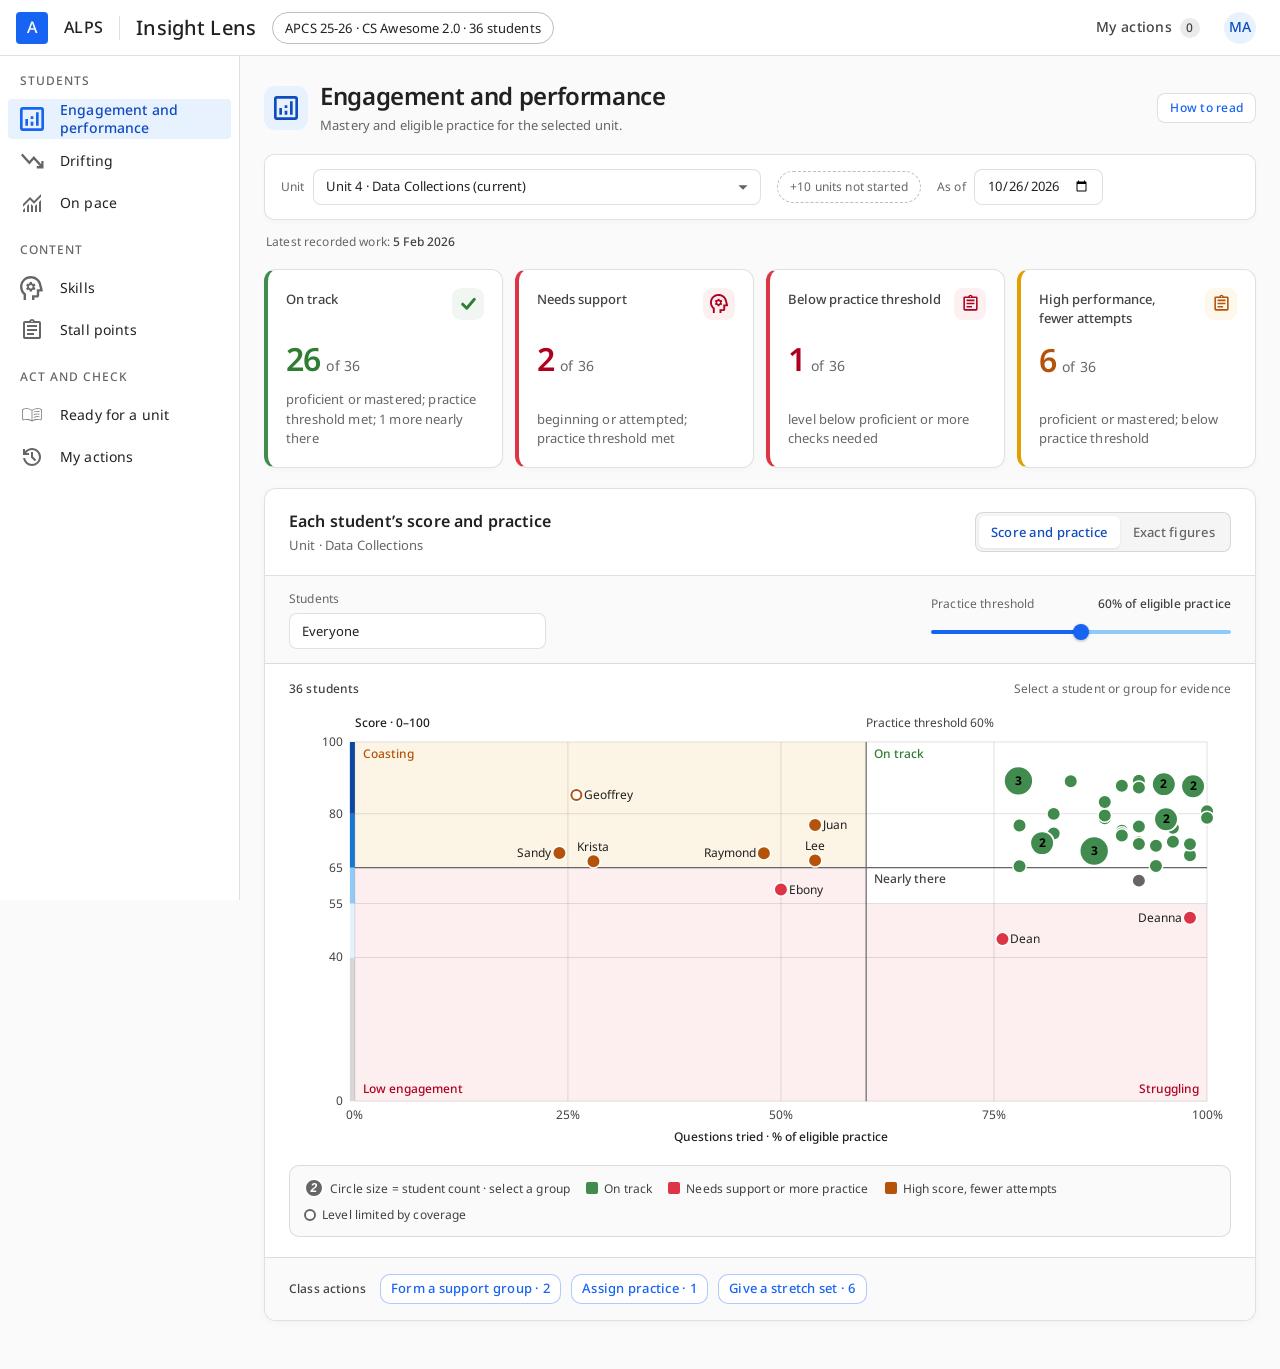
==== commit 981da8b5: "updated UI after reviewing data and improving explainability" ====
--- a/index.html
+++ b/index.html
@@ -8,31 +8,20 @@
   <link rel="preconnect" href="https://fonts.googleapis.com">
   <link rel="preconnect" href="https://fonts.gstatic.com" crossorigin>
   <link rel="stylesheet" href="https://fonts.googleapis.com/css2?family=Noto+Sans:wght@400;500;600;700&display=swap">
-  <link rel="stylesheet" href="css/atlas.css?v=93">
+  <link rel="stylesheet" href="css/alps-theme.css?v=1">
+  <link rel="stylesheet" href="css/atlas.css?v=96">
+  <link rel="stylesheet" href="css/skills-review.css?v=13">
+  <link rel="stylesheet" href="css/ready-actions-review.css?v=6">
+  <link rel="stylesheet" href="css/comparison.css?v=4">
+  <link rel="stylesheet" href="css/visuals.css?v=30">
 </head>
-<body>
-  <header class="topbar">
-    <div class="logo">A</div><span class="brand">ALPS</span><span class="product">Insight Lens</span>
-    <span class="classname" id="cname"></span>
-    <div class="spacer"></div>
-    <button class="demo-date" id="demochip" type="button" data-act="exoff" hidden></button>
-    <button id="logchip" class="logchip" type="button" data-act="log">My actions <b id="logn">0</b></button>
-    <div class="avatar">MA</div>
-  </header>
-  <div class="shell">
-    <nav id="rail" class="rail" aria-label="Views"></nav>
-    <div class="page">
-      <div id="thread" class="thread" role="region" aria-label="Followed student" hidden></div>
-      <main id="view" class="view" tabindex="-1"></main>
-    </div>
-  </div>
-  <div id="tip" role="tooltip" hidden></div>
-  <div id="toast" role="status" aria-live="polite" hidden></div>
-  <div id="dlg" class="dlg-wrap" hidden></div>
+<body class="il-standalone">
+  <div class="insight-lens" data-insight-lens></div>
 
   <script src="data/class.js?v=58"></script>
   <script src="data/example.js?v=58"></script>
   <script src="data/prereqs.js?v=59"></script>
-  <script src="js/atlas.js?v=101"></script>
+  <script src="js/alps-design-system.js?v=1"></script>
+  <script src="js/atlas.js?v=150"></script>
 </body>
 </html>
--- a/css/alps-theme.css
+++ b/css/alps-theme.css
@@ -0,0 +1,47 @@
+/* Generated ALPS bridge. Host tokens are read, never redefined. */
+.insight-lens {
+  --il-alps-primary:var(--primary-blue,#1864F2);
+  --il-alps-primary-dark:var(--primary-blue-dark,#0e4cc0);
+  --il-alps-hover:var(--hover-blue,#E8F1FE);
+  --il-alps-background:var(--background,#ffffff);
+  --il-alps-surface:var(--surface,#fafafa);
+  --il-alps-outline:var(--outline,rgb(0, 0, 0, .12));
+  --il-alps-primary-outline:var(--primary-blue-80,rgba(24, 100, 242, 0.35));
+  --il-alps-correct:var(--green,#408B4D);
+  --il-alps-incorrect:var(--red,#DC3545);
+  --il-alps-warning:var(--yellow,#E19F01);
+  --il-alps-error:var(--error,#B00020);
+  --il-alps-brand-accent:var(--accent,#FF9C39);
+  --il-alps-level-0:var(--not-started,#D7D7D7);
+  --il-alps-level-1:var(--attempted,#E3F2FD);
+  --il-alps-level-2:var(--familiar,#90CAF9);
+  --il-alps-level-3:var(--proficient,#1876D2);
+  --il-alps-level-4:var(--mastered,#0D47A1);
+  --il-alps-engagement-0:var(--not-started,#D7D7D7);
+  --il-alps-engagement-1:var(--low-engagement,#FFFDE7);
+  --il-alps-engagement-2:var(--medium-engagement,#FFF59D);
+  --il-alps-engagement-3:var(--high-engagement,#FDD836);
+  --il-alps-engagement-4:var(--very-high-engagement,#F9A925);
+  --il-item-activecode:#2e7d32;
+  --il-item-parsons:#00838f;
+  --il-item-parsonsprob:#00838f;
+  --il-item-hparsons:#00838f;
+  --il-item-dragndrop:#00897b;
+  --il-item-mchoice:#1565c0;
+  --il-item-fitb:#1565c0;
+  --il-item-fillintheblank:#1565c0;
+  --il-item-blockly:#1565c0;
+  --il-item-quizly:#1565c0;
+  --il-item-shortanswer:#c62828;
+  --il-item-reading:#e65100;
+  --il-item-figure:#f57c00;
+  --il-item-flashcard:#7b1fa2;
+  --il-item-clickablearea:#5e35b1;
+  --il-item-poll:#5e35b1;
+  --il-item-video:#d32f2f;
+  --il-item-youtube:#d32f2f;
+  --il-item-sectionheading:#455a64;
+  --il-item-mixed:#546e7a;
+  --il-item-slide:#546e7a;
+  --il-item-raw:#455a64;
+}
--- a/css/atlas.css
+++ b/css/atlas.css
@@ -11,781 +11,868 @@
    Shape and type are ALPS's MUI theme: Noto Sans at 14px with 500 for emphasis, a 4px corner on surfaces and a 10px corner on
    buttons, no capitals on buttons, the Material elevation shadows, an 8px spacing step. Nothing is under 12px.
 
-   The script (js/atlas.js) asks for colours by its own names (--good, --bad, --watch, --accent and so on); the second half
-   of :root answers those names from the theme, so the script carries no colour of its own. */
-:root{--green-line:#C9DECD; --then:#E4E4E4;
+   All Lens tokens are private (--il-*). The script (js/atlas.js) asks for colours by its own names (--il-good, --il-bad, --il-watch, --il-accent and so on); the second half
+   of .insight-lens answers those names from the host theme, so the script carries no colour of its own. */
+.insight-lens{--il-green-line:#C9DECD; --il-then:#E4E4E4;
   color-scheme:light;
-  /* the theme: the tokens of css/lens.css */
-  --ink:#212121; --ink-2:#424242; --muted:#666666; --line:#E0E0E0; --axis:#BDBDBD; --surface:#ffffff; --page:#FAFAFA; --wash:#FAFAFA;
-  --blue:#1864F2; --blue-ink:#0E4CC0; --link:#1864F2; --blue-tint:#E8F1FE; --part:#4D8AF5; --prog:#90CAF9;
-  --red:#DC3545; --red-ink:#B00020; --red-tint:#FCF0F1;
-  --amber:#E19F01; --amber-ink:#B45309; --amber-tint:#FDF7EC;
-  --green:#408B4D; --green-ink:#2E7D32; --green-tint:#F1F6F2; --grey:#BDBDBD;
+  /* Shared ALPS tokens are read through css/alps-theme.css; private text and layout tokens follow. */
+  --il-ink:#212121; --il-ink-2:#424242; --il-muted:#666666; --il-line:var(--il-alps-outline); --il-axis:#BDBDBD; --il-surface:var(--il-alps-background); --il-page:var(--il-alps-surface); --il-wash:#FAFAFA;
+  --il-blue:var(--il-alps-primary); --il-blue-ink:var(--il-alps-primary-dark); --il-link:var(--il-alps-primary); --il-blue-tint:var(--il-alps-hover); --il-part:#4D8AF5; --il-prog:#90CAF9;
+  --il-red:var(--il-alps-incorrect); --il-red-ink:var(--il-alps-error); --il-red-tint:#FCF0F1;
+  --il-amber:var(--il-alps-warning); --il-amber-ink:#B45309; --il-amber-tint:#FDF7EC;
+  --il-green:var(--il-alps-correct); --il-green-ink:#2E7D32; --il-green-tint:#F1F6F2; --il-grey:#BDBDBD;
   /* ALPS's performance levels (Beginning, Attempted, Familiar, Proficient, Mastered) and its engagement ramp */
-  --lv-b:#D7D7D7; --lv-a:#E3F2FD; --lv-f:#90CAF9; --lv-p:#1876D2; --lv-m:#0D47A1; --on-lv:#ffffff;
-  --eng-0:#D7D7D7; --eng-1:#FFFDE7; --eng-2:#FFF59D; --eng-3:#FDD836; --eng-4:#F9A925;
+  --il-lv-b:var(--il-alps-level-0); --il-lv-a:var(--il-alps-level-1); --il-lv-f:var(--il-alps-level-2); --il-lv-p:var(--il-alps-level-3); --il-lv-m:var(--il-alps-level-4); --il-on-lv:#ffffff;
+  --il-eng-0:var(--il-alps-engagement-0); --il-eng-1:var(--il-alps-engagement-1); --il-eng-2:var(--il-alps-engagement-2); --il-eng-3:var(--il-alps-engagement-3); --il-eng-4:var(--il-alps-engagement-4);
   /* a level with no number, as ALPS draws it: unavailable is hatched pale gray in a dashed outline, not attempted is empty in a solid one */
-  --ua-1:#EEEEEE; --ua-2:#F8F8F8; --ua-line:#BDBDBD; --na-fill:#FAFAFA; --na-line:#E0E0E0;
-  --tr-1:#FBE3E5; --tr-2:#F4B9BE; --tr-3:#E8848C;   /* a share given up on or skipped, light to dark, up to the red of gave up */
+  --il-ua-1:#EEEEEE; --il-ua-2:#F8F8F8; --il-ua-line:#BDBDBD; --il-na-fill:#FAFAFA; --il-na-line:#E0E0E0;
+  --il-tr-1:#FBE3E5; --il-tr-2:#F4B9BE; --il-tr-3:#E8848C;   /* a share given up on or skipped, light to dark, up to the red of gave up */
   /* Material UI: shape, elevation, type, and the height of the app bar */
-  --radius:4px;
-  --e1:0 2px 1px -1px rgba(0,0,0,.2),0 1px 1px 0 rgba(0,0,0,.14),0 1px 3px 0 rgba(0,0,0,.12);
-  --e2:0 3px 1px -2px rgba(0,0,0,.2),0 2px 2px 0 rgba(0,0,0,.14),0 1px 5px 0 rgba(0,0,0,.12);
-  --e4:0 2px 4px -1px rgba(0,0,0,.2),0 4px 5px 0 rgba(0,0,0,.14),0 1px 10px 0 rgba(0,0,0,.12);
-  --e6:0 3px 5px -1px rgba(0,0,0,.2),0 6px 10px 0 rgba(0,0,0,.14),0 1px 18px 0 rgba(0,0,0,.12);
-  --e24:0 11px 15px -7px rgba(0,0,0,.2),0 24px 38px 3px rgba(0,0,0,.14),0 9px 46px 8px rgba(0,0,0,.12);
-  --font:"Noto Sans","Helvetica Neue",Helvetica,Arial,sans-serif;
-  --bar:56px;
-  --hover:rgba(0,0,0,.04);
-  --outline:#AEC9FA;              /* the border of an outlined button: ALPS's primary at .35 (--primary-blue-80) */
-  --chip:#EBEBEB;                 /* the fill of a neutral chip: black at .08, as ALPS's MUI chips */
+  --il-radius:4px;
+  --il-e1:0 2px 1px -1px rgba(0,0,0,.2),0 1px 1px 0 rgba(0,0,0,.14),0 1px 3px 0 rgba(0,0,0,.12);
+  --il-e2:0 3px 1px -2px rgba(0,0,0,.2),0 2px 2px 0 rgba(0,0,0,.14),0 1px 5px 0 rgba(0,0,0,.12);
+  --il-e4:0 2px 4px -1px rgba(0,0,0,.2),0 4px 5px 0 rgba(0,0,0,.14),0 1px 10px 0 rgba(0,0,0,.12);
+  --il-e6:0 3px 5px -1px rgba(0,0,0,.2),0 6px 10px 0 rgba(0,0,0,.14),0 1px 18px 0 rgba(0,0,0,.12);
+  --il-e24:0 11px 15px -7px rgba(0,0,0,.2),0 24px 38px 3px rgba(0,0,0,.14),0 9px 46px 8px rgba(0,0,0,.12);
+  --il-font:"Noto Sans","Helvetica Neue",Helvetica,Arial,sans-serif;
+  --il-bar:56px;
+  --il-hover:rgba(0,0,0,.04);
+  --il-outline:var(--il-alps-primary-outline);              /* the border of an outlined button: ALPS's primary at .35 (--primary-blue-80) */
+  --il-chip:#EBEBEB;                 /* the fill of a neutral chip: black at .08, as ALPS's MUI chips */
   /* the names the screens use, answered from the theme */
-  --bg:#F2F3F5; --surface-2:#F5F5F5; --band:var(--wash);   /* the page under the cards: Material's gray, a step darker than the fills inside them */
-  --ink-3:var(--muted); --rule:var(--line);
+  --il-bg:var(--il-alps-surface); --il-surface-2:#F5F5F5; --il-band:var(--il-wash);   /* the page under the cards: Material's gray, a step darker than the fills inside them */
+  --il-ink-3:var(--il-muted); --il-rule:var(--il-line);
   /* what you picked, and the student you follow, are in the primary colour, as Material marks a selection */
-  --accent:var(--blue); --accent-ink:#ffffff; --accent-soft:#E8F1FE;
+  --il-accent:var(--il-blue); --il-accent-ink:#ffffff; --il-accent-soft:var(--il-alps-hover);
   /* status colours carry their usual meaning: green is right or done, amber needs a look, red is wrong or stuck */
-  --good:var(--green); --good-ink:var(--green-ink); --bg-good:var(--green-tint);
-  --bad:var(--red); --bad-ink:var(--red-ink); --bg-bad:var(--red-tint);
-  --watch:var(--amber); --watch-ink:var(--amber-ink); --bg-watch:var(--amber-tint);
-  --neutral:var(--grey); --neutral-ink:var(--muted);
-  --gone:var(--green); --gone-ink:var(--green-ink); --bg-gone:var(--green-tint);
-  --m-mas:#0D47A1; --m-dev:var(--part); --on-mas:#ffffff;
-  --hatch:#BDBDBD;
-  --track:#EEEEEE;               /* the empty part of a ring */
-  --c0:#F5F5F5; --c1:#FFF59D; --c2:#FDD836; --c3:#F9A925; --c4:#E19F01;
+  --il-good:var(--il-green); --il-good-ink:var(--il-green-ink); --il-bg-good:var(--il-green-tint);
+  --il-bad:var(--il-red); --il-bad-ink:var(--il-red-ink); --il-bg-bad:var(--il-red-tint);
+  --il-watch:var(--il-amber); --il-watch-ink:var(--il-amber-ink); --il-bg-watch:var(--il-amber-tint);
+  --il-neutral:var(--il-grey); --il-neutral-ink:var(--il-muted);
+  --il-gone:var(--il-green); --il-gone-ink:var(--il-green-ink); --il-bg-gone:var(--il-green-tint);
+  --il-m-mas:var(--il-alps-level-4); --il-m-dev:var(--il-part); --il-on-mas:#ffffff;
+  --il-hatch:#BDBDBD;
+  --il-track:#EEEEEE;               /* the empty part of a ring */
+  --il-c0:#F5F5F5; --il-c1:#FFF59D; --il-c2:#FDD836; --il-c3:#F9A925; --il-c4:#E19F01;
   /* an answer's outcome, in ALPS's status colours: right (green, and paler when it took retries), skipped (yellow), wrong (red) */
-  --ok-fill:#8CB994;
-  --on-ny:#ffffff;
-  --st-gu:var(--red); --st-sk:var(--amber); --st-rt:#C6DCCA;
-  --sk-2:#F4DDA6; --f9-a:#BDBDBD; --m-bad:#F2B8BD; --m-watch:#F4D48A; --m-bad2:#FBE6E8; --m-watch2:#FCF1D6; --m-good:#D9E8DB;   /* pale amber below the often-skipped line; the funnel's steps; the course map's tiles */
-  --ct0:#212121; --ct1:#212121; --ct2:#212121; --ct3:#212121; --ct4:#212121;
-  --f1:#E3F2FD; --f2:#90CAF9; --f3:#4D8AF5; --f4:#1876D2; --f5:#0D47A1;
-  --ft1:#212121; --ft2:#212121; --ft3:#212121; --ft4:#ffffff; --ft5:#ffffff;
+  --il-ok-fill:#8CB994;
+  --il-on-ny:#ffffff;
+  --il-st-gu:var(--il-red); --il-st-sk:var(--il-amber); --il-st-rt:#C6DCCA;
+  --il-sk-2:#F4DDA6; --il-f9-a:#BDBDBD; --il-m-bad:#F2B8BD; --il-m-watch:#F4D48A; --il-m-bad2:#FBE6E8; --il-m-watch2:#FCF1D6; --il-m-good:#D9E8DB;   /* pale amber below the often-skipped line; the funnel's steps; the course map's tiles */
+  --il-ct0:#212121; --il-ct1:#212121; --il-ct2:#212121; --il-ct3:#212121; --il-ct4:#212121;
+  --il-f1:#E3F2FD; --il-f2:#90CAF9; --il-f3:#4D8AF5; --il-f4:#1876D2; --il-f5:#0D47A1;
+  --il-ft1:#212121; --il-ft2:#212121; --il-ft3:#212121; --il-ft4:#ffffff; --il-ft5:#ffffff;
 }
 
 /* ---------- base ---------- */
-*{box-sizing:border-box}
-[hidden]{display:none!important}
-html,body{margin:0}
-body{background:var(--bg);color:var(--ink);font:400 14px/1.43 var(--font);letter-spacing:.01em;-webkit-font-smoothing:antialiased}
-button,select,input,textarea{font:inherit;color:inherit;letter-spacing:inherit}
-button:disabled{cursor:default}
-b,strong{font-weight:500}
-h1,h2,h3,h4{margin:0;font-weight:500;text-wrap:balance}
-:focus-visible{outline:2px solid var(--blue);outline-offset:2px;border-radius:4px}
-.sr{position:absolute;width:1px;height:1px;overflow:hidden;clip:rect(0 0 0 0);clip-path:inset(50%);white-space:nowrap}
-.eyebrow{margin:0;font-size:12px;font-weight:500;letter-spacing:.08em;text-transform:uppercase;color:var(--ink-3)}
-.hint{margin:0;font-size:13px;color:var(--ink-3)}
-.none{margin:0;font-size:13px;color:var(--ink-3)}
+.insight-lens *{box-sizing:border-box}
+.insight-lens [hidden]{display:none!important}
+body.il-standalone{margin:0}
+.insight-lens{background:var(--il-bg);color:var(--il-ink);font:400 14px/1.43 var(--il-font);letter-spacing:.01em;-webkit-font-smoothing:antialiased}
+.insight-lens button,.insight-lens select,.insight-lens input,.insight-lens textarea{font:inherit;color:inherit;letter-spacing:inherit}
+.insight-lens button:disabled{cursor:default}
+.insight-lens b,.insight-lens strong{font-weight:500}
+.insight-lens h1,.insight-lens h2,.insight-lens h3,.insight-lens h4{margin:0;font-weight:500;text-wrap:balance}
+.insight-lens :focus-visible{outline:2px solid var(--il-blue);outline-offset:2px;border-radius:4px}
+.insight-lens .sr{position:absolute;width:1px;height:1px;overflow:hidden;clip:rect(0 0 0 0);clip-path:inset(50%);white-space:nowrap}
+.insight-lens .eyebrow{margin:0;font-size:12px;font-weight:500;letter-spacing:.08em;text-transform:uppercase;color:var(--il-ink-3)}
+.insight-lens .hint{margin:0;font-size:13px;color:var(--il-ink-3)}
+.insight-lens .none{margin:0;font-size:13px;color:var(--il-ink-3)}
 
 /* ---------- app bar ---------- */
-.topbar{position:sticky;top:0;z-index:20;display:flex;align-items:center;gap:16px;height:var(--bar);padding:0 24px 0 16px;background:var(--surface);border-bottom:1px solid var(--rule);min-width:0}
-.logo{width:32px;height:32px;border-radius:4px;background:var(--blue);color:#ffffff;font-size:16px;font-weight:500;display:grid;place-items:center;flex:none}
-.brand{font-size:16px;font-weight:500;letter-spacing:.02em}
-.product{padding-left:16px;border-left:1px solid var(--rule);font-size:20px;font-weight:500;line-height:1.2;letter-spacing:.0075em;white-space:nowrap}
-.classname{height:32px;line-height:30px;padding:0 12px;border:1px solid var(--axis);border-radius:16px;font-size:13px;white-space:nowrap;overflow:hidden;text-overflow:ellipsis;min-width:0}
-.spacer{flex:1}
-.demo-date{display:inline-flex;align-items:center;gap:6px;height:24px;padding:0 8px 0 10px;border:0;border-radius:12px;background:var(--chip);color:var(--ink-2);font:inherit;font-size:13px;white-space:nowrap;cursor:pointer}
-.demo-date:hover{background:var(--hover)}
-.demo-date .ic{width:10px;height:10px}
-.logchip{display:inline-flex;align-items:center;gap:8px;height:36px;padding:0 8px 0 12px;border:0;border-radius:4px;background:transparent;color:var(--ink-2);font-size:14px;font-weight:500;letter-spacing:.02em;white-space:nowrap;cursor:pointer;transition:background-color .15s}
-.logchip:hover{background:var(--hover)}
-.logchip b{min-width:20px;height:20px;line-height:20px;padding:0 6px;border-radius:10px;background:var(--chip);color:var(--ink-2);font-size:12px;text-align:center}
-.logchip.has b{background:var(--blue);color:#ffffff}
-.avatar{width:32px;height:32px;border-radius:50%;background:var(--blue-tint);color:var(--blue-ink);font-size:14px;font-weight:500;display:grid;place-items:center;flex:none}
+.insight-lens .topbar{position:sticky;top:0;z-index:var(--il-z-appbar,1100);display:flex;align-items:center;gap:16px;height:var(--il-bar);padding:0 24px 0 16px;background:var(--il-surface);border-bottom:1px solid var(--il-rule);min-width:0}
+.insight-lens .logo{width:32px;height:32px;border-radius:4px;background:var(--il-blue);color:#ffffff;font-size:16px;font-weight:500;display:grid;place-items:center;flex:none}
+.insight-lens .brand{font-size:16px;font-weight:500;letter-spacing:.02em}
+.insight-lens .product{padding-left:16px;border-left:1px solid var(--il-rule);font-size:20px;font-weight:500;line-height:1.2;letter-spacing:.0075em;white-space:nowrap}
+.insight-lens .classname{height:32px;line-height:30px;padding:0 12px;border:1px solid var(--il-axis);border-radius:16px;font-size:13px;white-space:nowrap;overflow:hidden;text-overflow:ellipsis;min-width:0}
+.insight-lens .spacer{flex:1}
+.insight-lens .demo-date{display:inline-flex;align-items:center;gap:6px;height:24px;padding:0 8px 0 10px;border:0;border-radius:12px;background:var(--il-chip);color:var(--il-ink-2);font:inherit;font-size:13px;white-space:nowrap;cursor:pointer}
+.insight-lens .demo-date:hover{background:var(--il-hover)}
+.insight-lens .demo-date .ic{width:10px;height:10px}
+.insight-lens .logchip{display:inline-flex;align-items:center;gap:8px;height:36px;padding:0 8px 0 12px;border:0;border-radius:4px;background:transparent;color:var(--il-ink-2);font-size:14px;font-weight:500;letter-spacing:.02em;white-space:nowrap;cursor:pointer;transition:background-color .15s}
+.insight-lens .logchip:hover{background:var(--il-hover)}
+.insight-lens .logchip b{min-width:20px;height:20px;line-height:20px;padding:0 6px;border-radius:10px;background:var(--il-chip);color:var(--il-ink-2);font-size:12px;text-align:center}
+.insight-lens .logchip.has b{background:var(--il-blue);color:#ffffff}
+.insight-lens .avatar{width:32px;height:32px;border-radius:50%;background:var(--il-blue-tint);color:var(--il-blue-ink);font-size:14px;font-weight:500;display:grid;place-items:center;flex:none}
 
 /* ---------- drawer: the pages down the left ---------- */
-.shell{display:grid;grid-template-columns:240px minmax(0,1fr);align-items:start}
-.rail{position:sticky;top:var(--bar);height:calc(100vh - var(--bar));overflow-y:auto;overscroll-behavior:contain;display:flex;flex-direction:column;gap:2px;padding:8px;background:var(--surface);border-right:1px solid var(--rule)}
-.rg{display:flex;justify-content:space-between;align-items:center;gap:8px;margin:0;padding:16px 12px 8px;font-size:12px;font-weight:500;letter-spacing:.08em;text-transform:uppercase;color:var(--ink-3)}
-.rg:first-child{padding-top:8px}
-.rail button{display:grid;grid-template-columns:24px minmax(0,1fr) auto;column-gap:16px;align-items:center;min-height:40px;padding:0 12px;border:0;border-radius:4px;background:transparent;color:var(--ink);font-size:14px;text-align:left;cursor:pointer;transition:background-color .15s}
-.rail button:hover{background:var(--hover)}
-.rail button[aria-current="page"]{background:var(--blue-tint);color:var(--blue-ink);font-weight:500}
-.glyph{color:var(--ink-3)}
-.rail button[aria-current="page"] .glyph{color:var(--blue)}
-.rq{line-height:1.3}
+.insight-lens .shell{display:grid;grid-template-columns:240px minmax(0,1fr);align-items:start}
+.insight-lens .rail{position:sticky;top:var(--il-bar);height:calc(100vh - var(--il-bar));overflow-y:auto;overscroll-behavior:contain;display:flex;flex-direction:column;gap:2px;padding:8px;background:var(--il-surface);border-right:1px solid var(--il-rule)}
+.insight-lens .rg{display:flex;justify-content:space-between;align-items:center;gap:8px;margin:0;padding:16px 12px 8px;font-size:12px;font-weight:500;letter-spacing:.08em;text-transform:uppercase;color:var(--il-ink-3)}
+.insight-lens .rg:first-child{padding-top:8px}
+.insight-lens .rail button{display:grid;grid-template-columns:24px minmax(0,1fr) auto;column-gap:16px;align-items:center;min-height:40px;padding:0 12px;border:0;border-radius:4px;background:transparent;color:var(--il-ink);font-size:14px;text-align:left;cursor:pointer;transition:background-color .15s}
+.insight-lens .rail button:hover{background:var(--il-hover)}
+.insight-lens .rail button[aria-current="page"]{background:var(--il-blue-tint);color:var(--il-blue-ink);font-weight:500}
+.insight-lens .glyph{color:var(--il-ink-3)}
+.insight-lens .rail button[aria-current="page"] .glyph{color:var(--il-blue)}
+.insight-lens .rq{line-height:1.3}
 /* the rail carries no numbers: the order of the pages is their priority (PRI in js/atlas.js), and a first-time teacher read the numbers as counts */
 
 /* ---------- the page: one sheet of paper, answer first ---------- */
-.page{display:grid;gap:16px;padding:24px 24px 48px;min-width:0}
-.view{min-width:0;scroll-margin-top:calc(var(--bar) + 16px)}
+.insight-lens .page{display:grid;gap:16px;padding:24px 24px 48px;min-width:0}
+.insight-lens .view{min-width:0;scroll-margin-top:calc(var(--il-bar) + 16px)}
 /* Material: each chart and what goes with it is a raised card on the gray page; a section with several charts is one card */
-.mcard{min-width:0;margin:0 0 16px;padding:20px 24px 24px;border-radius:var(--radius);background:var(--surface);box-shadow:var(--e1)}
-.mcard:last-child{margin-bottom:0}
-.mcard>details.fold{margin:0;padding:0;border-top:0}
-.mcard>.detail.lead:first-child,.mcard>.detail:first-child{margin-top:0;padding-top:0;border-top:0}
-.view>.vhead>.q,.view>.prof>.phead .pname{font-size:20px;font-weight:500;line-height:1.4;letter-spacing:.0075em;color:var(--ink)}
-.view:focus{outline:none}
-#log{scroll-margin-top:calc(var(--bar) + 16px)}
-.vhead{display:flex;flex-wrap:wrap;align-items:center;justify-content:space-between;gap:8px 16px;margin-bottom:6px}
-.vhead>.q{flex:1 1 380px;min-width:0}
-.view>.vhead>.q{flex:1 0 auto;max-width:100%}
-.view>.vhead{margin-bottom:16px}
+.insight-lens .mcard{min-width:0;margin:0 0 16px;padding:20px 24px 24px;border-radius:var(--il-radius);background:var(--il-surface);box-shadow:var(--il-e1)}
+.insight-lens .mcard:last-child{margin-bottom:0}
+.insight-lens .mcard>details.fold{margin:0;padding:0;border-top:0}
+.insight-lens .mcard>.detail.lead:first-child,.insight-lens .mcard>.detail:first-child{margin-top:0;padding-top:0;border-top:0}
+.insight-lens .view>.vhead>.q,.insight-lens .view>.prof>.phead .pname{font-size:20px;font-weight:500;line-height:1.4;letter-spacing:.0075em;color:var(--il-ink)}
+.insight-lens .view:focus{outline:none}
+/* All views share readable measures and rows. */
+.insight-lens .review-view .evidence-context{margin:0 0 16px;color:var(--il-ink-3);font-size:13px;line-height:1.6}
+.insight-lens .review-view .evidence-context strong{font-weight:500;color:var(--il-ink-2)}
+.insight-lens .review-view .measure-note,.insight-lens .review-view .evidence-note{font-size:13px;line-height:1.6;color:var(--il-ink-2);margin:10px 0 16px}
+.insight-lens .review-view .measure-note strong{font-weight:600;color:var(--il-ink)}
+.insight-lens .review-view .icard.interactive{border-top:0;border-right:0;border-bottom:0;cursor:pointer;text-align:left;font:inherit;transition:background .15s,box-shadow .15s}
+.insight-lens .review-view .icard.interactive:hover{background:var(--il-blue-tint)}
+.insight-lens .review-view .icard.interactive[aria-pressed="true"]{outline:2px solid var(--il-blue);outline-offset:2px}
+.insight-lens .review-view .icv.num{font-size:24px}
+.insight-lens .review-view .table-scroll{overflow:auto;max-width:100%;margin:12px 0}
+.insight-lens .review-view .metric-table{border-collapse:collapse;width:100%;font-size:14px;font-variant-numeric:tabular-nums}
+.insight-lens .review-view .metric-table caption{text-align:left;padding:8px 0 12px;color:var(--il-ink-3);font-size:13px}
+.insight-lens .review-view .metric-table th,.insight-lens .review-view .metric-table td{padding:12px 10px;border-bottom:1px solid var(--il-line);vertical-align:top;text-align:left}
+.insight-lens .review-view .metric-table th{font-size:13px;color:var(--il-ink-2);font-weight:500}
+.insight-lens .review-view .metric-table thead th{background:var(--il-surface-2)}
+.insight-lens .review-view .metric-table tbody tr.on{background:var(--il-blue-tint)}
+.insight-lens .review-view .metric-table small{display:block;font-size:12px;color:var(--il-ink-3);margin-top:5px;line-height:1.5}
+.insight-lens .review-view .metric-track{display:block;min-width:64px;height:7px;margin:7px 0;background:var(--il-surface-2);border-radius:4px;overflow:hidden}
+.insight-lens .review-view .metric-track>span{display:block;height:100%;background:var(--il-lv-p);border-radius:4px}
+.insight-lens .review-view .metric-track.bad>span{background:var(--il-bad)}
+.insight-lens .review-view .metric-track.watch>span{background:var(--il-watch)}
+.insight-lens .review-view .student-actions{display:flex;align-items:center;gap:10px;flex-wrap:wrap}
+.insight-lens .review-view .status-filters{display:flex;align-items:center;gap:8px;flex-wrap:wrap;margin:12px 0}
+.insight-lens .review-view .status-filters button{border:1px solid var(--il-line);border-radius:16px;background:var(--il-surface);padding:6px 12px;cursor:pointer;font-size:13px}
+.insight-lens .review-view .status-filters button[aria-pressed="true"]{border-color:var(--il-blue);color:var(--il-blue-ink);background:var(--il-blue-tint)}
+.insight-lens .review-view .eng-skill-links{display:flex;flex-wrap:wrap;gap:8px 16px;margin:12px 0}
+.insight-lens .review-view .eng-evidence-btn{display:block;margin-top:6px;text-align:left}
+.insight-lens .review-view .eng-student-table .evidence-note{display:block;font-size:12px;line-height:1.5;margin:4px 0 0;color:var(--il-ink-3)}
+.insight-lens .review-view .eng-student-table .nm{border:0;background:transparent;border-radius:0;padding:3px 0;font-size:14px;text-align:left}
+.insight-lens .review-view .eng-student-table .pin{border:0;padding:3px 5px;min-height:24px;font-size:12px}
+.insight-lens .review-view .eng-student-table .student-actions{gap:6px}
+.insight-lens .review-view .eng-student-table tr.selected{background:var(--il-blue-tint)}
+.insight-lens .review-view .icard .ics{-webkit-line-clamp:unset;display:block;overflow:visible}
+.insight-lens .review-view .pin[aria-pressed="true"]{background:var(--il-blue-tint);border-color:var(--il-blue);color:var(--il-blue-ink)}
+.insight-lens .review-view .chart-detail{margin:14px 0;padding:16px;border-left:3px solid var(--il-blue);background:var(--il-blue-tint)}
+.insight-lens .review-view .profile-units td:first-child{min-width:180px}
+.insight-lens .review-view .profile-history .viz{min-width:0}
+.insight-lens .review-view .profile-sidework{margin:16px 0 0}
+.insight-lens .review-view .profile-sidework p{margin:8px 0;font-size:13px;line-height:1.6}
+.insight-lens .review-view .stall-layout{display:grid;grid-template-columns:minmax(0,1.2fr) minmax(280px,.8fr);gap:28px}
+.insight-lens .review-view .stall-question{min-width:180px}
+.insight-lens .review-view .stall-question button{white-space:normal;text-align:left;line-height:1.5}
+.insight-lens .review-view .stall-detail{padding-left:24px;border-left:1px solid var(--il-line)}
+.insight-lens .review-view .outcome-track{display:flex;width:100%;height:9px;overflow:hidden;border-radius:3px;background:var(--il-surface-2);margin:8px 0}
+.insight-lens .review-view .outcome-track i{height:100%;display:block}
+.insight-lens .review-view .stall-outline details{padding:12px 0 12px 14px;border-bottom:1px solid var(--il-line)}
+.insight-lens .review-view .stall-outline summary{cursor:pointer;line-height:1.6}
+.insight-lens .review-view .stall-outline .outline-metric{font-size:13px;color:var(--il-ink-3);margin-left:12px}
+.insight-lens .review-thread{display:grid;grid-template-columns:120px minmax(0,1fr) auto;gap:12px 20px}
+.insight-lens .review-thread .follow-summary{display:grid;grid-template-columns:repeat(4,minmax(0,1fr));gap:12px}
+.insight-lens .review-thread .follow-summary button{padding:4px 10px;text-align:left;background:transparent;border:0;border-left:1px solid var(--il-line);cursor:pointer;min-width:0}
+.insight-lens .review-thread .follow-summary span,.insight-lens .review-thread .follow-summary small{display:block;font-size:12px;color:var(--il-ink-3);line-height:1.5}
+.insight-lens .review-thread .follow-summary b{display:block;font-size:14px;margin:4px 0}
+.insight-lens .review-thread .follow-concerns{grid-column:1/-1;border-top:1px solid var(--il-line);padding-top:8px;font-size:13px}
+.insight-lens .review-thread .follow-concerns summary{cursor:pointer;color:var(--il-blue-ink)}
+.insight-lens .review-thread .follow-concerns .lnk{display:block;text-align:left;margin:8px 0;white-space:normal}
+@media(max-width:1100px){.insight-lens .review-view .stall-layout{grid-template-columns:minmax(0,1fr)}.insight-lens .review-view .stall-detail{border-left:0;padding-left:0;border-top:1px solid var(--il-line);padding-top:20px}.insight-lens .review-thread{grid-template-columns:1fr auto}.insight-lens .review-thread .follow-summary{grid-column:1/-1;grid-row:2}.insight-lens .review-thread .th-act{grid-column:2;grid-row:1}}
+@media(max-width:700px){
+  .insight-lens .review-view .icards{grid-template-columns:repeat(2,minmax(0,1fr));gap:10px}
+  .insight-lens .review-view .icard{padding:12px;box-shadow:none;border:1px solid var(--il-line);border-left-width:3px}
+  .insight-lens .review-view .icv.num{font-size:22px}.insight-lens .review-view .icl{font-size:12px;letter-spacing:.01em}.insight-lens .review-view .ics{font-size:12px}
+  .insight-lens .review-view .vctl{justify-content:flex-start;margin-left:0;gap:10px;flex:1 1 100%}
+  .insight-lens .review-view .vctl .sel{max-width:100%;flex-wrap:wrap}.insight-lens .review-view .vctl select{max-width:100%}
+  .insight-lens .review-view .eng-student-table,.insight-lens .review-view .responsive-table,.insight-lens .review-view .profile-units{display:block;width:100%;min-width:0}
+  .insight-lens .review-view .eng-student-table thead,.insight-lens .review-view .responsive-table thead,.insight-lens .review-view .profile-units thead{display:none}
+  .insight-lens .review-view .eng-student-table tbody,.insight-lens .review-view .responsive-table tbody,.insight-lens .review-view .profile-units tbody{display:block}
+  .insight-lens .review-view .eng-student-table tr,.insight-lens .review-view .responsive-table tr,.insight-lens .review-view .profile-units tr{display:block;border-bottom:1px solid var(--il-line);padding:12px 0}
+  .insight-lens .review-view .eng-student-table td,.insight-lens .review-view .responsive-table td,.insight-lens .review-view .profile-units td{display:block;border:0;padding:5px 0;min-width:0}
+  .insight-lens .review-view .eng-student-table tbody th{display:block;width:100%;padding:5px 0 10px;border:0}
+  .insight-lens .review-view .eng-student-table tbody tr{display:grid;grid-template-columns:repeat(2,minmax(0,1fr));gap:6px 12px}
+  .insight-lens .review-view .eng-student-table tbody th,.insight-lens .review-view .eng-student-table td:last-child{grid-column:1/-1}
+  .insight-lens .review-view .eng-student-table td[data-label]::before,.insight-lens .review-view .responsive-table td[data-label]::before,.insight-lens .review-view .profile-units td[data-label]::before{content:attr(data-label);display:block;font-size:12px;color:var(--il-ink-3);margin:0 0 3px}
+  .insight-lens .review-view .eng-student-table .metric-track,.insight-lens .review-view .profile-units .metric-track{max-width:100%}
+  .insight-lens .review-view .table-scroll:has(.eng-student-table),.insight-lens .review-view .table-scroll:has(.responsive-table),.insight-lens .review-view .table-scroll:has(.profile-units){overflow:visible}
+  .insight-lens .review-view .stall-layout{gap:18px}.insight-lens .review-view .stall-question{min-width:0}
+  .insight-lens .review-view .stall-outline details{padding-left:8px}.insight-lens .review-view .stall-outline .outline-metric{display:block;margin-left:0}
+  .insight-lens .review-thread{grid-template-columns:1fr}.insight-lens .review-thread .th-act{grid-column:1;grid-row:2;margin-left:0}.insight-lens .review-thread .follow-summary{grid-row:3;grid-template-columns:repeat(2,minmax(0,1fr))}
+}
+.insight-lens #log{scroll-margin-top:calc(var(--il-bar) + 16px)}
+.insight-lens .vhead{display:flex;flex-wrap:wrap;align-items:center;justify-content:space-between;gap:8px 16px;margin-bottom:6px}
+.insight-lens .vhead>.q{flex:1 1 380px;min-width:0}
+.insight-lens .view>.vhead>.q{flex:1 0 auto;max-width:100%}
+.insight-lens .view>.vhead{margin-bottom:16px}
 /* a page's filters, on the right of its title; the cards come after the row */
-.vctl{display:flex;flex-wrap:wrap;align-items:center;justify-content:flex-end;gap:8px 16px;min-width:0;max-width:100%;margin-left:auto}
-.phead>.vctl{align-self:center}
-.cthd{display:flex;flex-wrap:wrap;align-items:center;justify-content:space-between;gap:8px 16px;min-height:36px;margin:0 0 12px}
-.cthd>.ctt{margin:0}
-.cthd>.ctt .pill{margin-left:8px;vertical-align:1px}
-.cthd .sel select{max-width:240px}
+.insight-lens .vctl{display:flex;flex-wrap:wrap;align-items:center;justify-content:flex-end;gap:8px 16px;min-width:0;max-width:100%;margin-left:auto}
+.insight-lens .phead>.vctl{align-self:center}
+.insight-lens .cthd{display:flex;flex-wrap:wrap;align-items:center;justify-content:space-between;gap:8px 16px;min-height:36px;margin:0 0 12px}
+.insight-lens .cthd>.ctt{margin:0}
+.insight-lens .cthd>.ctt .pill{margin-left:8px;vertical-align:1px}
+.insight-lens .cthd .sel select{max-width:240px}
 /* a card that folds: the chevron and the name are one button */
-.mcard.pv{scroll-margin-top:calc(var(--bar) + 12px)}
-.mcard.pv.shut>.cthd{margin:0}
-.pvt{display:inline-flex;align-items:center;gap:10px;margin:-6px -12px;padding:6px 12px;border:0;border-radius:4px;background:none;color:inherit;font:inherit;letter-spacing:inherit;text-align:left;cursor:pointer;transition:background-color .15s}
-.pvt:hover{background:var(--hover)}
-.pvt .chev{width:12px;height:12px;flex:none;color:var(--ink-2);transition:transform .15s}
-.pvt[aria-expanded="true"] .chev{transform:rotate(90deg)}
-.q{margin:0;font-size:14px;font-weight:400;color:var(--ink-3)}
-.answer{margin:4px 0 20px;font-size:20px;font-weight:500;line-height:1.4;letter-spacing:.0075em;max-width:84ch}
+.insight-lens .mcard.pv{scroll-margin-top:calc(var(--il-bar) + 12px)}
+.insight-lens .mcard.pv.shut>.cthd{margin:0}
+.insight-lens .pvt{display:inline-flex;align-items:center;gap:10px;margin:-6px -12px;padding:6px 12px;border:0;border-radius:4px;background:none;color:inherit;font:inherit;letter-spacing:inherit;text-align:left;cursor:pointer;transition:background-color .15s}
+.insight-lens .pvt:hover{background:var(--il-hover)}
+.insight-lens .pvt .chev{width:12px;height:12px;flex:none;color:var(--il-ink-2);transition:transform .15s}
+.insight-lens .pvt[aria-expanded="true"] .chev{transform:rotate(90deg)}
+.insight-lens .q{margin:0;font-size:14px;font-weight:400;color:var(--il-ink-3)}
+.insight-lens .answer{margin:4px 0 20px;font-size:20px;font-weight:500;line-height:1.4;letter-spacing:.0075em;max-width:84ch}
 /* a page's answer as cards: what it is, the answer, and what it means; a count takes its status colour, a name's card takes it on its edge */
-.icards{display:grid;grid-template-columns:repeat(4,minmax(0,1fr));gap:16px;margin:0 0 20px}   /* four to a row on every page, so a card is one size everywhere */
-.icard{min-width:0;padding:14px 16px 16px;border-left:4px solid var(--axis);border-radius:4px;background:var(--surface);box-shadow:var(--e1)}
-.icard.bad{border-left-color:var(--bad)}.icard.watch{border-left-color:var(--watch)}.icard.good{border-left-color:var(--good)}
-.icl{margin:0 0 8px;font-size:12px;font-weight:500;letter-spacing:.06em;text-transform:uppercase;color:var(--ink-3)}
-.icv{display:flex;align-items:flex-start;gap:8px;margin:0;font-size:16px;font-weight:500;line-height:1.35;color:var(--ink)}
-.icv .ni{flex:none;width:16px;height:16px;margin:2px 0 0}   /* hung beside the name, so a second line lines up with the first */
-.icn{display:-webkit-box;-webkit-box-orient:vertical;-webkit-line-clamp:2;overflow:hidden}
-.icv .tg{margin-left:6px;font-size:13px;font-weight:400;color:var(--ink-3)}
-.icv.num{display:block;font-size:26px;line-height:1.15;font-variant-numeric:tabular-nums}
-.ics{display:-webkit-box;-webkit-box-orient:vertical;-webkit-line-clamp:2;overflow:hidden;margin:6px 0 0;font-size:13px;line-height:1.4;color:var(--ink-2)}
-.ics b{font-weight:600;color:var(--ink)}
-.icard.bad .icv.num,.icard.bad .ics b{color:var(--bad-ink)}.icard.watch .icv.num,.icard.watch .ics b{color:var(--watch-ink)}.icard.good .icv.num,.icard.good .ics b{color:var(--good-ink)}
-details.how{font-size:14px;color:var(--ink-2);max-width:60ch}
-.vhead details.how{margin:0}
-details.how summary{display:inline-flex;align-items:center;height:30px;padding:0 8px;border-radius:4px;color:var(--link);font-size:13px;font-weight:500;letter-spacing:.02em;list-style:none;cursor:pointer;transition:background-color .15s}
-details.how summary::-webkit-details-marker{display:none}
-details.how summary:hover{background:var(--blue-tint)}
-.vhead details.how[open]{flex-basis:100%;max-width:92ch;margin:4px 0 8px;text-align:left}
-details.how[open]{background:var(--page);border-radius:4px;padding:4px 16px 12px 8px}
-details.how p{margin:4px 0 0 8px;line-height:1.57}
+.insight-lens .icards{display:grid;grid-template-columns:repeat(4,minmax(0,1fr));gap:16px;margin:0 0 20px}   /* four to a row on every page, so a card is one size everywhere */
+.insight-lens .icard{min-width:0;padding:14px 16px 16px;border-left:4px solid var(--il-axis);border-radius:4px;background:var(--il-surface);box-shadow:var(--il-e1)}
+.insight-lens .icard.bad{border-left-color:var(--il-bad)}.insight-lens .icard.watch{border-left-color:var(--il-watch)}.insight-lens .icard.good{border-left-color:var(--il-good)}
+.insight-lens .icl{margin:0 0 8px;font-size:12px;font-weight:500;letter-spacing:.06em;text-transform:uppercase;color:var(--il-ink-3)}
+.insight-lens .icv{display:flex;align-items:flex-start;gap:8px;margin:0;font-size:16px;font-weight:500;line-height:1.35;color:var(--il-ink)}
+.insight-lens .icv .ni{flex:none;width:16px;height:16px;margin:2px 0 0}   /* hung beside the name, so a second line lines up with the first */
+.insight-lens .icn{display:-webkit-box;-webkit-box-orient:vertical;-webkit-line-clamp:2;overflow:hidden}
+.insight-lens .icv .tg{margin-left:6px;font-size:13px;font-weight:400;color:var(--il-ink-3)}
+.insight-lens .icv.num{display:block;font-size:26px;line-height:1.15;font-variant-numeric:tabular-nums}
+.insight-lens .ics{display:-webkit-box;-webkit-box-orient:vertical;-webkit-line-clamp:2;overflow:hidden;margin:6px 0 0;font-size:13px;line-height:1.4;color:var(--il-ink-2)}
+.insight-lens .ics b{font-weight:600;color:var(--il-ink)}
+.insight-lens .icard.bad .icv.num,.insight-lens .icard.bad .ics b{color:var(--il-bad-ink)}.insight-lens .icard.watch .icv.num,.insight-lens .icard.watch .ics b{color:var(--il-watch-ink)}.insight-lens .icard.good .icv.num,.insight-lens .icard.good .ics b{color:var(--il-good-ink)}
+.insight-lens details.how{font-size:14px;color:var(--il-ink-2);max-width:60ch}
+.insight-lens .vhead details.how{margin:0}
+.insight-lens details.how summary{display:inline-flex;align-items:center;height:30px;padding:0 8px;border-radius:4px;color:var(--il-link);font-size:13px;font-weight:500;letter-spacing:.02em;list-style:none;cursor:pointer;transition:background-color .15s}
+.insight-lens details.how summary::-webkit-details-marker{display:none}
+.insight-lens details.how summary:hover{background:var(--il-blue-tint)}
+.insight-lens .vhead details.how[open]{flex-basis:100%;max-width:92ch;margin:4px 0 8px;text-align:left}
+.insight-lens details.how[open]{background:var(--il-page);border-radius:4px;padding:4px 16px 12px 8px}
+.insight-lens details.how p{margin:4px 0 0 8px;line-height:1.57}
 
 /* ---------- buttons: contained, outlined, text ---------- */
-.btn{display:inline-flex;align-items:center;justify-content:center;gap:6px;min-height:36px;padding:0 16px;border:1px solid var(--outline);border-radius:10px;background:transparent;color:var(--link);font-size:14px;font-weight:500;line-height:1.2;letter-spacing:.02em;white-space:nowrap;cursor:pointer;transition:background-color .15s,border-color .15s,box-shadow .15s}
-.btn:hover{background:var(--blue-tint);border-color:var(--blue)}
-.btn.small{min-height:30px;padding:0 10px;font-size:13px}
-.btn.primary{border-color:transparent;background:var(--blue);color:#ffffff;box-shadow:var(--e2)}
-.btn.primary:hover{border-color:transparent;background:var(--link);box-shadow:var(--e4)}
-.btn.ghost{border-color:transparent;color:var(--ink-2)}
-.btn.ghost:hover{border-color:transparent;background:var(--hover)}
-.btn.done,.btn.done:hover{border-color:#a5d6a7;background:var(--bg-good);color:var(--good-ink)}
-.btn.on,.btn.on:hover{border-color:transparent;background:var(--blue-ink);color:#ffffff}
-.btn:disabled,.btn[disabled]{border-color:var(--rule);background:transparent;color:#9aa0a6;box-shadow:none;cursor:default}
-.btn.primary:disabled,.btn.primary[disabled]{border-color:transparent;background:var(--chip)}
-.btn .ic{width:14px;height:14px}
-.ic{width:12px;height:12px;flex:none;vertical-align:-1px}
-.ic.up{color:var(--good-ink)} .ic.down{color:var(--bad-ink)} .ic.sad{color:var(--watch-ink)}
-.lnk{border:0;background:none;padding:0;color:var(--link);font-size:13px;font-weight:500;letter-spacing:.02em;text-align:left;cursor:pointer}
-.lnk:hover{text-decoration:underline}
+.insight-lens .btn{display:inline-flex;align-items:center;justify-content:center;gap:6px;min-height:36px;padding:0 16px;border:1px solid var(--il-outline);border-radius:10px;background:transparent;color:var(--il-link);font-size:14px;font-weight:500;line-height:1.2;letter-spacing:.02em;white-space:nowrap;cursor:pointer;transition:background-color .15s,border-color .15s,box-shadow .15s}
+.insight-lens .btn:hover{background:var(--il-blue-tint);border-color:var(--il-blue)}
+.insight-lens .btn.small{min-height:30px;padding:0 10px;font-size:13px}
+.insight-lens .btn.primary{border-color:transparent;background:var(--il-blue);color:#ffffff;box-shadow:var(--il-e2)}
+.insight-lens .btn.primary:hover{border-color:transparent;background:var(--il-link);box-shadow:var(--il-e4)}
+.insight-lens .btn.ghost{border-color:transparent;color:var(--il-ink-2)}
+.insight-lens .btn.ghost:hover{border-color:transparent;background:var(--il-hover)}
+.insight-lens .btn.done,.insight-lens .btn.done:hover{border-color:#a5d6a7;background:var(--il-bg-good);color:var(--il-good-ink)}
+.insight-lens .btn.on,.insight-lens .btn.on:hover{border-color:transparent;background:var(--il-blue-ink);color:#ffffff}
+.insight-lens .btn:disabled,.insight-lens .btn[disabled]{border-color:var(--il-rule);background:transparent;color:#9aa0a6;box-shadow:none;cursor:default}
+.insight-lens .btn.primary:disabled,.insight-lens .btn.primary[disabled]{border-color:transparent;background:var(--il-chip)}
+.insight-lens .btn .ic{width:14px;height:14px}
+.insight-lens .ic{width:12px;height:12px;flex:none;vertical-align:-1px}
+.insight-lens .ic.up{color:var(--il-good-ink)} .insight-lens .ic.down{color:var(--il-bad-ink)} .insight-lens .ic.sad{color:var(--il-watch-ink)}
+.insight-lens .lnk{border:0;background:none;padding:0;color:var(--il-link);font-size:13px;font-weight:500;letter-spacing:.02em;text-align:left;cursor:pointer}
+.insight-lens .lnk:hover{text-decoration:underline}
 /* an icon button: the cross that removes or closes */
-.x{display:inline-grid;place-items:center;width:28px;height:28px;border:0;border-radius:50%;background:none;color:var(--ink-3);cursor:pointer;transition:background-color .15s}
-.x:hover{background:var(--hover);color:var(--ink)}
-.x.sm{width:22px;height:22px}
-.dhead .shut{margin-left:auto}
+.insight-lens .x{display:inline-grid;place-items:center;width:28px;height:28px;border:0;border-radius:50%;background:none;color:var(--il-ink-3);cursor:pointer;transition:background-color .15s}
+.insight-lens .x:hover{background:var(--il-hover);color:var(--il-ink)}
+.insight-lens .x.sm{width:22px;height:22px}
+.insight-lens .dhead .shut{margin-left:auto}
 
 /* ---------- inputs: toggle group, select, slider, checkbox ---------- */
-.controls{display:flex;flex-wrap:wrap;align-items:center;gap:12px 24px;margin:0 0 16px}
-.seg{display:inline-flex;flex-wrap:wrap;row-gap:4px}
-.seg button{display:inline-flex;align-items:center;gap:6px;min-height:32px;margin-left:-1px;padding:0 12px;border:1px solid var(--axis);border-radius:0;background:var(--surface);color:var(--ink-2);font-size:13px;font-weight:500;letter-spacing:.02em;cursor:pointer;transition:background-color .15s}
-.seg button:first-child{margin-left:0;border-radius:4px 0 0 4px}
-.seg button:last-child{border-radius:0 4px 4px 0}
-.seg button:only-child{border-radius:4px}
-.seg button:hover{background:var(--page)}
-.seg button[aria-pressed="true"]{position:relative;z-index:1;border-color:var(--outline);background:var(--blue-tint);color:var(--blue-ink)}
-.sel{display:inline-flex;flex-wrap:wrap;align-items:center;gap:8px;max-width:100%;font-size:14px;color:var(--ink-3)}
-.sel select{max-width:100%;height:36px;padding:0 32px 0 12px;border:1px solid var(--axis);border-radius:4px;background:var(--surface) url("data:image/svg+xml,%3Csvg xmlns='http://www.w3.org/2000/svg' viewBox='0 0 24 24'%3E%3Cpath d='M7 10l5 5 5-5z' fill='%235f636a'/%3E%3C/svg%3E") no-repeat right 6px center/22px;color:var(--ink);font-size:14px;-webkit-appearance:none;appearance:none;cursor:pointer}
-.sel select:hover{border-color:var(--ink)}
-.sel input[type=date]{height:36px;padding:0 12px;border:1px solid var(--axis);border-radius:4px;background:var(--surface);color:var(--ink);font-size:14px;font-family:inherit}
-.sel input[type=date]:hover{border-color:var(--ink)}
-.sel select:focus-visible,.sel input[type=date]:focus-visible{outline:0;border-color:var(--blue);box-shadow:inset 0 0 0 1px var(--blue)}
-.pace-skills{display:grid;grid-template-columns:repeat(auto-fit,minmax(240px,1fr));gap:16px 32px}
-.pace-skills h3{font-size:14px;font-weight:500;margin:16px 0 8px}
-.pace-skills ul{list-style:none;padding-left:0;margin:0 0 16px;font-size:14px;color:var(--ink-2);line-height:1.6}   /* each skill's bulb is its mark */
+.insight-lens .controls{display:flex;flex-wrap:wrap;align-items:center;gap:12px 24px;margin:0 0 16px}
+.insight-lens .seg{display:inline-flex;flex-wrap:wrap;row-gap:4px}
+.insight-lens .seg button{display:inline-flex;align-items:center;gap:6px;min-height:32px;margin-left:-1px;padding:0 12px;border:1px solid var(--il-axis);border-radius:0;background:var(--il-surface);color:var(--il-ink-2);font-size:13px;font-weight:500;letter-spacing:.02em;cursor:pointer;transition:background-color .15s}
+.insight-lens .seg button:first-child{margin-left:0;border-radius:4px 0 0 4px}
+.insight-lens .seg button:last-child{border-radius:0 4px 4px 0}
+.insight-lens .seg button:only-child{border-radius:4px}
+.insight-lens .seg button:hover{background:var(--il-page)}
+.insight-lens .seg button[aria-pressed="true"]{position:relative;z-index:1;border-color:var(--il-outline);background:var(--il-blue-tint);color:var(--il-blue-ink)}
+.insight-lens .sel{display:inline-flex;flex-wrap:wrap;align-items:center;gap:8px;max-width:100%;font-size:14px;color:var(--il-ink-3)}
+.insight-lens .sel select{max-width:100%;height:36px;padding:0 32px 0 12px;border:1px solid var(--il-axis);border-radius:4px;background:var(--il-surface) url("data:image/svg+xml,%3Csvg xmlns='http://www.w3.org/2000/svg' viewBox='0 0 24 24'%3E%3Cpath d='M7 10l5 5 5-5z' fill='%235f636a'/%3E%3C/svg%3E") no-repeat right 6px center/22px;color:var(--il-ink);font-size:14px;-webkit-appearance:none;appearance:none;cursor:pointer}
+.insight-lens .sel select:hover{border-color:var(--il-ink)}
+.insight-lens .sel input[type=date]{height:36px;padding:0 12px;border:1px solid var(--il-axis);border-radius:4px;background:var(--il-surface);color:var(--il-ink);font-size:14px;font-family:inherit}
+.insight-lens .sel input[type=date]:hover{border-color:var(--il-ink)}
+.insight-lens .sel select:focus-visible,.insight-lens .sel input[type=date]:focus-visible{outline:0;border-color:var(--il-blue);box-shadow:inset 0 0 0 1px var(--il-blue)}
+.insight-lens .pace-skills{display:grid;grid-template-columns:repeat(auto-fit,minmax(240px,1fr));gap:16px 32px}
+.insight-lens .pace-skills h3{font-size:14px;font-weight:500;margin:16px 0 8px}
+.insight-lens .pace-skills ul{list-style:none;padding-left:0;margin:0 0 16px;font-size:14px;color:var(--il-ink-2);line-height:1.6}   /* each skill's icon is its mark */
 /* the slider: a 4px track, filled in the primary colour up to the thumb (the script keeps --p at the thumb's position) */
-.rng{display:grid;grid-template-columns:auto auto;align-items:center;gap:0 12px;font-size:14px;color:var(--ink-3)}
-.rng output{font-size:14px;font-weight:500;color:var(--ink);text-align:right;font-variant-numeric:tabular-nums}
-.rng input{grid-column:1 / -1;width:200px;height:24px;margin:0;background:transparent;-webkit-appearance:none;appearance:none;cursor:pointer}
-.rng input::-webkit-slider-runnable-track{height:4px;border-radius:2px;background:linear-gradient(to right,var(--blue) var(--p,50%),var(--prog) var(--p,50%))}
-.rng input::-webkit-slider-thumb{-webkit-appearance:none;width:16px;height:16px;margin-top:-6px;border-radius:50%;background:var(--blue);box-shadow:0 1px 3px rgba(0,0,0,.3);transition:box-shadow .15s}
-.rng input:hover::-webkit-slider-thumb,.rng input:focus-visible::-webkit-slider-thumb{box-shadow:0 0 0 8px rgba(24,100,242,.16)}
-.rng input::-moz-range-track{height:4px;border-radius:2px;background:var(--prog)}
-.rng input::-moz-range-progress{height:4px;border-radius:2px;background:var(--blue)}
-.rng input::-moz-range-thumb{width:16px;height:16px;border:0;border-radius:50%;background:var(--blue)}
-.rng input:focus-visible{outline:0}
-.chk{display:inline-flex;align-items:center;gap:8px;font-size:14px;color:var(--ink);cursor:pointer}
-.chk input{display:inline-grid;place-content:center;width:18px;height:18px;margin:0;border:2px solid var(--muted);border-radius:2px;background:var(--surface);-webkit-appearance:none;appearance:none;flex:none;cursor:pointer;transition:background-color .15s,border-color .15s}
-.chk input:checked{border-color:var(--blue);background:var(--blue)}
-.chk input:checked::after{content:"";width:10px;height:5px;border-left:2px solid #ffffff;border-bottom:2px solid #ffffff;transform:translateY(-1px) rotate(-45deg)}
+.insight-lens .rng{display:grid;grid-template-columns:auto auto;align-items:center;gap:0 12px;font-size:14px;color:var(--il-ink-3)}
+.insight-lens .rng output{font-size:14px;font-weight:500;color:var(--il-ink);text-align:right;font-variant-numeric:tabular-nums}
+.insight-lens .rng input{grid-column:1 / -1;width:200px;height:24px;margin:0;background:transparent;-webkit-appearance:none;appearance:none;cursor:pointer}
+.insight-lens .rng input::-webkit-slider-runnable-track{height:4px;border-radius:2px;background:linear-gradient(to right,var(--il-blue) var(--il-p,50%),var(--il-prog) var(--il-p,50%))}
+.insight-lens .rng input::-webkit-slider-thumb{-webkit-appearance:none;width:16px;height:16px;margin-top:-6px;border-radius:50%;background:var(--il-blue);box-shadow:0 1px 3px rgba(0,0,0,.3);transition:box-shadow .15s}
+.insight-lens .rng input:hover::-webkit-slider-thumb,.insight-lens .rng input:focus-visible::-webkit-slider-thumb{box-shadow:0 0 0 8px rgba(24,100,242,.16)}
+.insight-lens .rng input::-moz-range-track{height:4px;border-radius:2px;background:var(--il-prog)}
+.insight-lens .rng input::-moz-range-progress{height:4px;border-radius:2px;background:var(--il-blue)}
+.insight-lens .rng input::-moz-range-thumb{width:16px;height:16px;border:0;border-radius:50%;background:var(--il-blue)}
+.insight-lens .rng input:focus-visible{outline:0}
+.insight-lens .chk{display:inline-flex;align-items:center;gap:8px;font-size:14px;color:var(--il-ink);cursor:pointer}
+.insight-lens .chk input{display:inline-grid;place-content:center;width:18px;height:18px;margin:0;border:2px solid var(--il-muted);border-radius:2px;background:var(--il-surface);-webkit-appearance:none;appearance:none;flex:none;cursor:pointer;transition:background-color .15s,border-color .15s}
+.insight-lens .chk input:checked{border-color:var(--il-blue);background:var(--il-blue)}
+.insight-lens .chk input:checked::after{content:"";width:10px;height:5px;border-left:2px solid #ffffff;border-bottom:2px solid #ffffff;transform:translateY(-1px) rotate(-45deg)}
 
 /* ---------- legends ---------- */
-.legend{display:flex;flex-wrap:wrap;gap:8px 16px;margin:0 0 12px;font-size:13px;color:var(--ink-2)}
-.legend span{display:inline-flex;align-items:center;gap:6px}
-.legend:has(+.legend){margin-bottom:6px}
-.sw{display:inline-block;width:12px;height:12px;border-radius:2px;flex:none}
-.ln{display:inline-block;width:16px;height:3px;border-radius:2px;margin-right:2px}
-.sw.lv{box-shadow:inset 0 0 0 1px var(--line)}
-.sw.ua{background:repeating-linear-gradient(45deg,var(--ua-1) 0 3px,var(--ua-2) 3px 6px);outline:1px dashed var(--ua-line);outline-offset:-1px}
-.sw.na{background:var(--na-fill);box-shadow:inset 0 0 0 1px var(--na-line)}
-.sw.hatch{background:repeating-linear-gradient(-45deg,var(--hatch) 0 1.5px,var(--surface-2) 1.5px 4.5px)}
-.legend{align-items:center}
-.legend .lt{font-size:12px;font-weight:500;color:var(--ink-3)}
-.legend .lt:not(:first-child){margin-left:8px}
+.insight-lens .legend{display:flex;flex-wrap:wrap;gap:8px 16px;margin:0 0 12px;font-size:13px;color:var(--il-ink-2)}
+.insight-lens .legend span{display:inline-flex;align-items:center;gap:6px}
+.insight-lens .legend:has(+.legend){margin-bottom:6px}
+.insight-lens .sw{display:inline-block;width:12px;height:12px;border-radius:2px;flex:none}
+.insight-lens .ln{display:inline-block;width:16px;height:3px;border-radius:2px;margin-right:2px}
+.insight-lens .sw.lv{box-shadow:inset 0 0 0 1px var(--il-line)}
+.insight-lens .sw.ua{background:repeating-linear-gradient(45deg,var(--il-ua-1) 0 3px,var(--il-ua-2) 3px 6px);outline:1px dashed var(--il-ua-line);outline-offset:-1px}
+.insight-lens .sw.na{background:var(--il-na-fill);box-shadow:inset 0 0 0 1px var(--il-na-line)}
+.insight-lens .sw.hatch{background:repeating-linear-gradient(-45deg,var(--il-hatch) 0 1.5px,var(--il-surface-2) 1.5px 4.5px)}
+.insight-lens .legend{align-items:center}
+.insight-lens .legend .lt{font-size:12px;font-weight:500;color:var(--il-ink-3)}
+.insight-lens .legend .lt:not(:first-child){margin-left:8px}
 /* the grid's key: one line to the right of its controls */
 
 
 /* ---------- chips ---------- */
 /* a status: a small filled chip, tinted by what it says */
-.pill{display:inline-block;height:24px;line-height:24px;padding:0 10px;border-radius:12px;background:var(--chip);color:var(--ink-2);font-size:13px;font-weight:500;white-space:nowrap}
-.pill.bad{background:var(--bg-bad);color:var(--bad-ink)} .pill.good{background:var(--bg-good);color:var(--good-ink)}
-.pill.watch{background:var(--bg-watch);color:var(--watch-ink)} .pill.gone{background:var(--bg-gone);color:var(--gone-ink)}
-.sg{display:inline-block;height:24px;line-height:24px;padding:0 10px;border-radius:12px;background:var(--chip);color:var(--ink-2);font-size:13px;white-space:nowrap}
-.sg.bad{background:var(--bg-bad);color:var(--bad-ink)}
+.insight-lens .pill{display:inline-block;height:24px;line-height:24px;padding:0 10px;border-radius:12px;background:var(--il-chip);color:var(--il-ink-2);font-size:13px;font-weight:500;white-space:nowrap}
+.insight-lens .pill.bad{background:var(--il-bg-bad);color:var(--il-bad-ink)} .insight-lens .pill.good{background:var(--il-bg-good);color:var(--il-good-ink)}
+.insight-lens .pill.watch{background:var(--il-bg-watch);color:var(--il-watch-ink)} .insight-lens .pill.gone{background:var(--il-bg-gone);color:var(--il-gone-ink)}
+.insight-lens .sg{display:inline-block;height:24px;line-height:24px;padding:0 10px;border-radius:12px;background:var(--il-chip);color:var(--il-ink-2);font-size:13px;white-space:nowrap}
+.insight-lens .sg.bad{background:var(--il-bg-bad);color:var(--il-bad-ink)}
 /* a student: an outlined chip you can click to follow them; filled once you do */
-.nm{display:inline-flex;align-items:center;height:24px;padding:0 10px;border:1px solid var(--axis);border-radius:12px;background:var(--surface);color:var(--ink);font-size:13px;cursor:pointer;transition:background-color .15s}
-.nm:hover{background:var(--page)}
-.nm.on,.nm.on:hover{border-color:var(--blue);background:var(--blue);color:#ffffff}
-.who5{display:inline-flex;align-items:center;gap:2px;height:28px;padding:0 4px 0 2px;border:1px solid var(--axis);border-radius:14px;background:var(--surface);font-size:13px}
-.who5 .nm{height:22px;padding:0 6px;border:0;background:none}
-.who5 .nm.on{background:var(--blue)}
-.who5 .why{padding-right:4px;color:var(--ink-3)}
-.who5.out .nm{text-decoration:line-through;color:var(--ink-3)}
+.insight-lens .nm{display:inline-flex;align-items:center;height:24px;padding:0 10px;border:1px solid var(--il-axis);border-radius:12px;background:var(--il-surface);color:var(--il-ink);font-size:13px;cursor:pointer;transition:background-color .15s}
+.insight-lens .nm:hover{background:var(--il-page)}
+.insight-lens .nm.on,.insight-lens .nm.on:hover{border-color:var(--il-blue);background:var(--il-blue);color:#ffffff}
+.insight-lens .who5{display:inline-flex;align-items:center;gap:2px;height:28px;padding:0 4px 0 2px;border:1px solid var(--il-axis);border-radius:14px;background:var(--il-surface);font-size:13px}
+.insight-lens .who5 .nm{height:22px;padding:0 6px;border:0;background:none}
+.insight-lens .who5 .nm.on{background:var(--il-blue)}
+.insight-lens .who5 .why{padding-right:4px;color:var(--il-ink-3)}
+.insight-lens .who5.out .nm{text-decoration:line-through;color:var(--il-ink-3)}
 /* a page that flags a student: its priority number, in a small disc */
-.vchips{display:flex;flex-wrap:wrap;justify-content:flex-end;gap:4px}
-.vchip{min-width:24px;height:24px;padding:0;border:0;border-radius:12px;background:var(--bg-watch);color:var(--watch-ink);font-size:12px;font-weight:500;font-variant-numeric:tabular-nums;cursor:pointer}
-.vchip.bad{background:var(--bg-bad);color:var(--bad-ink)}
-.vchip:hover{box-shadow:0 0 0 1.5px currentColor}
-.fmt{justify-self:start;height:22px;line-height:22px;padding:0 8px;border-radius:11px;background:var(--chip);color:var(--ink-2);font-size:12px;font-variant-numeric:tabular-nums;white-space:nowrap}
-.fmt.new{background:var(--blue-tint);color:var(--blue-ink)}
-.tg{margin-left:8px;font-size:12px;font-weight:400;color:var(--ink-3);white-space:nowrap}
-.tg.wq{display:inline-flex;vertical-align:-1px}
+.insight-lens .vchips{display:flex;flex-wrap:wrap;justify-content:flex-end;gap:4px}
+.insight-lens .vchip{min-width:24px;height:24px;padding:0;border:0;border-radius:12px;background:var(--il-bg-watch);color:var(--il-watch-ink);font-size:12px;font-weight:500;font-variant-numeric:tabular-nums;cursor:pointer}
+.insight-lens .vchip.bad{background:var(--il-bg-bad);color:var(--il-bad-ink)}
+.insight-lens .vchip:hover{box-shadow:0 0 0 1.5px currentColor}
+.insight-lens .fmt{justify-self:start;height:22px;line-height:22px;padding:0 8px;border-radius:11px;background:var(--il-chip);color:var(--il-ink-2);font-size:12px;font-variant-numeric:tabular-nums;white-space:nowrap}
+.insight-lens .fmt.new{background:var(--il-blue-tint);color:var(--il-blue-ink)}
+.insight-lens .tg{margin-left:8px;font-size:12px;font-weight:400;color:var(--il-ink-3);white-space:nowrap}
+.insight-lens .tg.wq{display:inline-flex;vertical-align:-1px}
 
 /* ---------- charts ---------- */
-.fig{overflow-x:auto;margin-inline:-4px;padding-inline:4px}
-.viz{display:block;width:100%;height:auto;min-width:640px}
-.viz.small{max-width:520px}
-.viz.mgrid{margin-inline:auto}
-.viz text{font-size:12px;fill:var(--ink-2);font-variant-numeric:tabular-nums;letter-spacing:0}
+.insight-lens .fig{overflow-x:auto;margin-inline:-4px;padding-inline:4px}
+.insight-lens .viz{display:block;width:100%;height:auto;min-width:640px}
+.insight-lens .viz.small{max-width:520px}
+.insight-lens .viz.mgrid{margin-inline:auto}
+.insight-lens .viz text{font-size:12px;fill:var(--il-ink-2);font-variant-numeric:tabular-nums;letter-spacing:0}
 /* emphasis in a chart is medium weight, as everywhere else */
-.viz text[font-weight="700"]{font-weight:500}
-.viz .t1{fill:var(--ink)} .viz .t2{fill:var(--ink-2)} .viz .t3{fill:var(--ink-3)} .viz .tunit{fill:var(--blue-ink)}
-.viz .tbad{fill:var(--bad-ink)} .viz .tgood{fill:var(--good-ink)} .viz .twatch{fill:var(--watch-ink)} .viz .tgone{fill:var(--gone-ink)} .viz .tacc{fill:var(--blue-ink)}
-.viz .tin{fill:var(--on-mas);font-weight:500;pointer-events:none}
-.viz .tlink{fill:var(--link)}
-.viz .tmas{fill:var(--m-mas)}
-.viz .ct0{fill:var(--ct0)} .viz .ct1{fill:var(--ct1)} .viz .ct2{fill:var(--ct2)} .viz .ct3{fill:var(--ct3)} .viz .ct4{fill:var(--ct4)}
-.viz .grid{stroke:var(--rule);stroke-width:1}
-.viz .axis{stroke:var(--ink-3);stroke-width:1.2}
-.viz .row,.viz .hit{cursor:pointer;outline:none}
-.viz .rbg{fill:transparent}
-.viz .row:hover .rbg{fill:var(--hover)}
-.viz .row.on .rbg{fill:var(--accent-soft)}
-.viz .row:focus-visible .rbg,.viz .hit:focus-visible>rect:first-child{stroke:var(--blue);stroke-width:2}
-.viz .dim{opacity:.28}
-.viz .nbg{pointer-events:none}
-.spark{display:block;max-width:100%;height:auto}
-.spark text{font-size:12px;fill:var(--ink-3);letter-spacing:0}
+.insight-lens .viz text[font-weight="700"]{font-weight:500}
+.insight-lens .viz .t1{fill:var(--il-ink)} .insight-lens .viz .t2{fill:var(--il-ink-2)} .insight-lens .viz .t3{fill:var(--il-ink-3)} .insight-lens .viz .tunit{fill:var(--il-blue-ink)}
+.insight-lens .viz .tbad{fill:var(--il-bad-ink)} .insight-lens .viz .tgood{fill:var(--il-good-ink)} .insight-lens .viz .twatch{fill:var(--il-watch-ink)} .insight-lens .viz .tgone{fill:var(--il-gone-ink)} .insight-lens .viz .tacc{fill:var(--il-blue-ink)}
+.insight-lens .viz .tin{fill:var(--il-on-mas);font-weight:500;pointer-events:none}
+.insight-lens .viz .tlink{fill:var(--il-link)}
+.insight-lens .viz .tmas{fill:var(--il-m-mas)}
+.insight-lens .viz .ct0{fill:var(--il-ct0)} .insight-lens .viz .ct1{fill:var(--il-ct1)} .insight-lens .viz .ct2{fill:var(--il-ct2)} .insight-lens .viz .ct3{fill:var(--il-ct3)} .insight-lens .viz .ct4{fill:var(--il-ct4)}
+.insight-lens .viz .grid{stroke:var(--il-rule);stroke-width:1}
+.insight-lens .viz .axis{stroke:var(--il-ink-3);stroke-width:1.2}
+.insight-lens .viz .row,.insight-lens .viz .hit{cursor:pointer;outline:none}
+.insight-lens .viz .rbg{fill:transparent}
+.insight-lens .viz .row:hover .rbg{fill:var(--il-hover)}
+.insight-lens .viz .row.on .rbg{fill:var(--il-accent-soft)}
+.insight-lens .viz .row:focus-visible .rbg,.insight-lens .viz .hit:focus-visible>rect:first-child{stroke:var(--il-blue);stroke-width:2}
+.insight-lens .viz .dim{opacity:.28}
+.insight-lens .viz .nbg{pointer-events:none}
+.insight-lens .spark{display:block;max-width:100%;height:auto}
+.insight-lens .spark text{font-size:12px;fill:var(--il-ink-3);letter-spacing:0}
 
 /* ---------- a chart and the panel that explains it, side by side on a wide page ----------
    The script sets the chart's width and decides when the two stack (see duoW in js/atlas.js) */
-.stage{margin-inline:auto}
-.duo{position:relative;display:grid;gap:0 40px;align-items:start}
-.duo-a,.duo-b{min-width:0}
-.duo .viz{min-width:0}
-.duo::before{content:"";position:absolute;top:0;bottom:0;left:calc(var(--a) + 20px);border-left:1px solid var(--rule)}
-.duo.even::before{display:none}
-.duo.even{justify-content:center}
-.duo.stick>.duo-b{position:sticky;top:calc(var(--bar) + 16px)}
-.duo-a>.detail:first-child,.duo-b>.detail:first-child{margin-top:0;padding-top:0;border-top:0}
+.insight-lens .stage{margin-inline:auto}
+.insight-lens .duo{position:relative;display:grid;gap:0 40px;align-items:start}
+.insight-lens .duo-a,.insight-lens .duo-b{min-width:0}
+.insight-lens .duo .viz{min-width:0}
+.insight-lens .duo::before{content:"";position:absolute;top:0;bottom:0;left:calc(var(--il-a) + 20px);border-left:1px solid var(--il-rule)}
+.insight-lens .duo.even::before{display:none}
+.insight-lens .duo.even{justify-content:center}
+.insight-lens .duo.stick>.duo-b{position:sticky;top:calc(var(--il-bar) + 16px)}
+.insight-lens .duo-a>.detail:first-child,.insight-lens .duo-b>.detail:first-child{margin-top:0;padding-top:0;border-top:0}
 /* the first section of a page sits straight under the controls */
-.detail.lead{margin-top:0;padding-top:0;border-top:0}
+.insight-lens .detail.lead{margin-top:0;padding-top:0;border-top:0}
 /* a part of a page one click away: the grid under the chart, the sample rows, the readiness line */
 /* a chart's name, over it: what it shows, in a teacher's words */
-.ctt{margin:0 0 12px;font-size:16px;font-weight:500;line-height:1.5;letter-spacing:.0094em;color:var(--ink)}
+.insight-lens .ctt{margin:0 0 12px;font-size:16px;font-weight:500;line-height:1.5;letter-spacing:.0094em;color:var(--il-ink)}
 /* a page's views, one under another: each a section with its name, open until folded */
 
-details.fold{margin-top:20px;padding-top:12px;border-top:1px solid var(--rule)}
-details.fold>summary{display:inline-flex;align-items:center;gap:10px;min-height:36px;padding:0 12px 0 8px;border-radius:4px;color:var(--link);font-size:14px;font-weight:500;letter-spacing:.02em;list-style:none;cursor:pointer;transition:background-color .15s}
-details.fold>summary::-webkit-details-marker{display:none}
-details.fold>summary::before{content:"";width:7px;height:7px;margin:0 2px 2px 0;border-right:2px solid currentColor;border-bottom:2px solid currentColor;transform:rotate(-45deg);transition:transform .15s;flex:none}
-details.fold[open]>summary::before{margin:0 2px 0 0;transform:rotate(45deg)}
-details.fold>summary:hover{background:var(--blue-tint)}
-.duo-a>.hint{margin-top:8px}
-.duo-b .ags,.duo-b .plan{grid-template-columns:minmax(0,1fr)}
+.insight-lens details.fold{margin-top:20px;padding-top:12px;border-top:1px solid var(--il-rule)}
+.insight-lens details.fold>summary{display:inline-flex;align-items:center;gap:10px;min-height:36px;padding:0 12px 0 8px;border-radius:4px;color:var(--il-link);font-size:14px;font-weight:500;letter-spacing:.02em;list-style:none;cursor:pointer;transition:background-color .15s}
+.insight-lens details.fold>summary::-webkit-details-marker{display:none}
+.insight-lens details.fold>summary::before{content:"";width:7px;height:7px;margin:0 2px 2px 0;border-right:2px solid currentColor;border-bottom:2px solid currentColor;transform:rotate(-45deg);transition:transform .15s;flex:none}
+.insight-lens details.fold[open]>summary::before{margin:0 2px 0 0;transform:rotate(45deg)}
+.insight-lens details.fold>summary:hover{background:var(--il-blue-tint)}
+.insight-lens .duo-a>.hint{margin-top:8px}
+.insight-lens .duo-b .ags,.insight-lens .duo-b .plan{grid-template-columns:minmax(0,1fr)}
 
 /* ---------- the section under or beside a chart ---------- */
-.detail{display:grid;gap:16px;margin-top:24px;padding-top:24px;border-top:1px solid var(--rule)}
-.dhead{display:flex;flex-wrap:wrap;align-items:center;gap:8px 12px}
-.detail h3{font-size:16px;font-weight:500;line-height:1.5;letter-spacing:.0094em}
-.dnext{font-size:14px;color:var(--ink-2)}
-.dtext{margin:0;font-size:14px;color:var(--ink-2);max-width:80ch}
-.dgrid{display:grid;grid-template-columns:minmax(0,1fr);gap:16px}
-.dgrid > *{min-width:0}
-.dl{display:flex;align-items:center;gap:8px;margin:0 0 8px;font-size:13px;font-weight:500;color:var(--ink-2)}
-.tc-act{display:flex;flex-wrap:wrap;align-items:center;gap:8px 16px;margin-top:12px}
-.fstu{margin-top:24px;padding-top:20px;border-top:1px solid var(--rule)}   /* a picked skill's students, under the skills on the same columns */
-.acts{display:flex;flex-wrap:wrap;gap:8px}
-.crumbs{display:flex;flex-wrap:wrap;align-items:center;gap:4px 8px;margin:0 0 16px;font-size:14px}
-.crumbs b{font-weight:500}
-.crumbs .lnk{font-size:14px;letter-spacing:.01em}
-.crumbs .sep{color:var(--ink-3)}
-.crumbs .hint{margin-left:8px}
-.pager2{display:inline-flex;align-items:center;gap:8px;margin-left:16px;font-size:13px;color:var(--ink-2);font-variant-numeric:tabular-nums}
-.pager2 .btn{min-width:32px;min-height:32px;padding:0;border-color:transparent;border-radius:50%;color:var(--ink-2);font-size:20px;line-height:1}
-.pager2 .btn:hover{border-color:transparent;background:var(--hover)}
-.pager2 .btn:disabled{border-color:transparent}
-.nb{display:inline-flex;align-items:center;justify-content:center;width:20px;height:20px;border-radius:50%;background:var(--ink-2);color:#ffffff;font-size:12px;font-weight:500;flex:none}
-.takes{list-style:none;margin:16px 0 0;padding:0;display:grid;gap:8px}
-.takes li{display:grid;grid-template-columns:22px minmax(0,1fr);gap:10px;font-size:14px;max-width:86ch}
+.insight-lens .detail{display:grid;gap:16px;margin-top:24px;padding-top:24px;border-top:1px solid var(--il-rule)}
+.insight-lens .dhead{display:flex;flex-wrap:wrap;align-items:center;gap:8px 12px}
+.insight-lens .detail h3{font-size:16px;font-weight:500;line-height:1.5;letter-spacing:.0094em}
+.insight-lens .dnext{font-size:14px;color:var(--il-ink-2)}
+.insight-lens .dtext{margin:0;font-size:14px;color:var(--il-ink-2);max-width:80ch}
+.insight-lens .dgrid{display:grid;grid-template-columns:minmax(0,1fr);gap:16px}
+.insight-lens .dgrid > *{min-width:0}
+.insight-lens .dl{display:flex;align-items:center;gap:8px;margin:0 0 8px;font-size:13px;font-weight:500;color:var(--il-ink-2)}
+.insight-lens .tc-act{display:flex;flex-wrap:wrap;align-items:center;gap:8px 16px;margin-top:12px}
+.insight-lens .fstu{margin-top:24px;padding-top:20px;border-top:1px solid var(--il-rule)}   /* a picked skill's students, under the skills on the same columns */
+.insight-lens .acts{display:flex;flex-wrap:wrap;gap:8px}
+.insight-lens .crumbs{display:flex;flex-wrap:wrap;align-items:center;gap:4px 8px;margin:0 0 16px;font-size:14px}
+.insight-lens .crumbs b{font-weight:500}
+.insight-lens .crumbs .lnk{font-size:14px;letter-spacing:.01em}
+.insight-lens .crumbs .sep{color:var(--il-ink-3)}
+.insight-lens .crumbs .hint{margin-left:8px}
+.insight-lens .pager2{display:inline-flex;align-items:center;gap:8px;margin-left:16px;font-size:13px;color:var(--il-ink-2);font-variant-numeric:tabular-nums}
+.insight-lens .pager2 .btn{min-width:32px;min-height:32px;padding:0;border-color:transparent;border-radius:50%;color:var(--il-ink-2);font-size:20px;line-height:1}
+.insight-lens .pager2 .btn:hover{border-color:transparent;background:var(--il-hover)}
+.insight-lens .pager2 .btn:disabled{border-color:transparent}
+.insight-lens .nb{display:inline-flex;align-items:center;justify-content:center;width:20px;height:20px;border-radius:50%;background:var(--il-ink-2);color:#ffffff;font-size:12px;font-weight:500;flex:none}
+.insight-lens .takes{list-style:none;margin:16px 0 0;padding:0;display:grid;gap:8px}
+.insight-lens .takes li{display:grid;grid-template-columns:22px minmax(0,1fr);gap:10px;font-size:14px;max-width:86ch}
 /* a section that opens: where the numbers come from, a student's moments, why these items */
 
 /* ---------- tables ---------- */
-.nmx{border:0;background:none;padding:0;color:inherit;font-size:14px;font-weight:500;text-align:left;cursor:pointer}
-.nmx:hover{color:var(--link);text-decoration:underline}
+.insight-lens .nmx{border:0;background:none;padding:0;color:inherit;font-size:14px;font-weight:500;text-align:left;cursor:pointer}
+.insight-lens .nmx:hover{color:var(--il-link);text-decoration:underline}
 /* the action log */
-.log{list-style:none;margin:0;padding:0;display:grid;gap:0}
-.log li{display:grid;grid-template-columns:48px 132px minmax(0,1fr) auto;gap:16px;align-items:center;padding:10px 0;border-bottom:1px solid var(--rule);font-size:14px}
-.log time{font-size:12px;font-variant-numeric:tabular-nums;color:var(--ink-3)}
-.vp{font-size:13px;color:var(--ink-2)}
+.insight-lens .log{list-style:none;margin:0;padding:0;display:grid;gap:0}
+.insight-lens .log li{display:grid;grid-template-columns:48px 132px minmax(0,1fr) auto;gap:16px;align-items:center;padding:10px 0;border-bottom:1px solid var(--il-rule);font-size:14px}
+.insight-lens .log time{font-size:12px;font-variant-numeric:tabular-nums;color:var(--il-ink-3)}
+.insight-lens .vp{font-size:13px;color:var(--il-ink-2)}
 
 /* ---------- effort and mastery: the groups to act on ---------- */
-.ags{display:grid;grid-template-columns:repeat(auto-fit,minmax(250px,1fr));gap:24px}
-.ag{display:grid;gap:10px;align-content:start}
-.ag .dl{margin:0}
-.ag .agl{display:inline-flex;align-items:center;gap:8px;font-size:13px;font-weight:500;letter-spacing:0;text-align:left}
-.ag .agl:hover{text-decoration:underline}
+.insight-lens .ags{display:grid;grid-template-columns:repeat(auto-fit,minmax(250px,1fr));gap:24px}
+.insight-lens .ag{display:grid;gap:10px;align-content:start}
+.insight-lens .ag .dl{margin:0}
+.insight-lens .ag .agl{display:inline-flex;align-items:center;gap:8px;font-size:13px;font-weight:500;letter-spacing:0;text-align:left}
+.insight-lens .ag .agl:hover{text-decoration:underline}
 /* a card's heading is a switch that picks its students out on the chart beside it; on, the card is outlined in the primary colour */
-.ag .agh{width:calc(100% + 16px);margin:-6px -8px;padding:6px 8px;border:0;border-radius:4px;background:none;text-align:left;cursor:pointer;transition:background-color .15s}
-.ag .agh:hover{background:var(--hover)}
-.ag.on .agh{background:var(--accent-soft)}
-.ag.on .agh{color:var(--blue-ink)}
-#v2top{scroll-margin-top:calc(var(--bar) + 16px)}
+.insight-lens .ag .agh{width:calc(100% + 16px);margin:-6px -8px;padding:6px 8px;border:0;border-radius:4px;background:none;text-align:left;cursor:pointer;transition:background-color .15s}
+.insight-lens .ag .agh:hover{background:var(--il-hover)}
+.insight-lens .ag.on .agh{background:var(--il-accent-soft)}
+.insight-lens .ag.on .agh{color:var(--il-blue-ink)}
+.insight-lens #v2top{scroll-margin-top:calc(var(--il-bar) + 16px)}
 /* students as a list to scan: a row a student, a hairline under each, columns that run down then across; the number behind a place
    at the right, named by a short caption; a name is plain text that still opens the student */
-.roster{list-style:none;margin:0;padding:0}
-.roster.cols{columns:150px;column-gap:24px}
-.pcard .roster.cols{columns:120px;column-gap:16px}   /* first names in a plan card: two columns even on a phone */
-.roster li{display:flex;align-items:center;gap:8px;min-height:30px;border-bottom:1px solid var(--line);break-inside:avoid}
-.roster .nm,.roster .nm:hover{flex:1 1 auto;justify-content:flex-start;height:auto;min-height:28px;padding:0;border:0;border-radius:0;background:none;color:var(--ink);font-size:14px;text-align:left}
-.roster .nm:hover{text-decoration:underline}
-.roster .nm.on,.roster .nm.on:hover{background:none;color:var(--blue-ink);font-weight:500}
-.roster .rv{flex:none;font-size:13px;color:var(--ink-2);font-variant-numeric:tabular-nums;white-space:nowrap}
-.roster .x{flex:none;width:24px;height:24px;border-radius:12px}
-.roster .x:hover{background:var(--bg-bad);color:var(--bad-ink)}
-.waitl{list-style:none;margin:8px 0 0;padding:0} .waitl li{display:flex;flex-wrap:wrap;align-items:baseline;gap:2px 12px;padding:8px 0;border-bottom:1px solid var(--line)}   /* the sets that can't be judged yet, one line each with why */
+.insight-lens .roster{list-style:none;margin:0;padding:0}
+.insight-lens .roster.cols{columns:150px;column-gap:24px}
+.insight-lens .pcard .roster.cols{columns:120px;column-gap:16px}   /* first names in a plan card: two columns even on a phone */
+.insight-lens .roster li{display:flex;align-items:center;gap:8px;min-height:30px;border-bottom:1px solid var(--il-line);break-inside:avoid}
+.insight-lens .roster .nm,.insight-lens .roster .nm:hover{flex:1 1 auto;justify-content:flex-start;height:auto;min-height:28px;padding:0;border:0;border-radius:0;background:none;color:var(--il-ink);font-size:14px;text-align:left}
+.insight-lens .roster .nm:hover{text-decoration:underline}
+.insight-lens .roster .nm.on,.insight-lens .roster .nm.on:hover{background:none;color:var(--il-blue-ink);font-weight:500}
+.insight-lens .roster .rv{flex:none;font-size:13px;color:var(--il-ink-2);font-variant-numeric:tabular-nums;white-space:nowrap}
+.insight-lens .roster .x{flex:none;width:24px;height:24px;border-radius:12px}
+.insight-lens .roster .x:hover{background:var(--il-bg-bad);color:var(--il-bad-ink)}
+.insight-lens .waitl{list-style:none;margin:8px 0 0;padding:0} .insight-lens .waitl li{display:flex;flex-wrap:wrap;align-items:baseline;gap:2px 12px;padding:8px 0;border-bottom:1px solid var(--il-line)}   /* the sets that can't be judged yet, one line each with why */
 /* where a pointer can hover, a name's remove button shows on its row only */
-@media (hover:hover){.roster .x{opacity:0}.roster li:hover .x,.roster li:focus-within .x{opacity:1}}
-.rcap{margin-left:auto;padding-left:12px;font-size:12px;font-weight:400;color:var(--ink-3)}
-.rlist{display:grid;gap:6px;margin-top:12px}
-.rlist .hint{margin:0}
-.rlist .rcap{margin-left:0;padding-left:0}
-.rlist .rcap::before{content:" · "}
-.fl-act{display:flex;flex-wrap:wrap;align-items:center;gap:8px 12px;margin:0;font-size:14px}
+@media (hover:hover){.insight-lens .roster .x{opacity:0}.insight-lens .roster li:hover .x,.insight-lens .roster li:focus-within .x{opacity:1}}
+.insight-lens .rcap{margin-left:auto;padding-left:12px;font-size:12px;font-weight:400;color:var(--il-ink-3)}
+.insight-lens .rlist{display:grid;gap:6px;margin-top:12px}
+.insight-lens .rlist .hint{margin:0}
+.insight-lens .rlist .rcap{margin-left:0;padding-left:0}
+.insight-lens .rlist .rcap::before{content:" · "}
+.insight-lens .fl-act{display:flex;flex-wrap:wrap;align-items:center;gap:8px 12px;margin:0;font-size:14px}
 
 /* ---------- drifting: one outlined row a student ---------- */
-.wl{display:grid;gap:0}
-.wl-h,.wl-r{display:grid;grid-template-columns:140px var(--sw,290px) minmax(0,1fr);gap:8px 16px;align-items:center}
-.wl-h{padding:0 8px 4px;font-size:12px;color:var(--ink-3)}
-.wl-r{padding:12px 8px;border-top:1px solid var(--rule)}
-.wl-r.on{border-radius:4px;background:var(--accent-soft)}
-.wl-who{display:grid;gap:6px;justify-items:start}
-.wl-who .nmx{font-size:16px}
-.wl-sig{display:grid;gap:8px;min-width:0}
-.sigs{display:flex;flex-wrap:wrap;gap:6px}
-.pat{margin:0;font-size:14px;color:var(--ink-2)}
-.draft{grid-column:1 / -1;display:grid;gap:8px;padding-top:12px;border-top:1px solid var(--rule)}
-.draft label{font-size:13px;font-weight:500;color:var(--ink-2)}
-.draft textarea{width:100%;min-height:104px;padding:12px 14px;border:1px solid var(--axis);border-radius:4px;background:var(--surface);color:var(--ink);font-size:14px;line-height:1.5;resize:vertical}
-.draft textarea:hover{border-color:var(--ink)}
-.draft textarea:focus-visible{outline:0;border-color:var(--blue);box-shadow:inset 0 0 0 1px var(--blue)}
-.minis{display:grid;grid-template-columns:repeat(auto-fill,minmax(180px,1fr));gap:8px}
-.mini{display:grid;grid-template-columns:64px minmax(0,1fr);align-items:center;gap:8px;padding:6px 10px;border:1px solid var(--rule);border-radius:4px;background:var(--surface);font-size:13px;text-align:left;cursor:pointer;transition:background-color .15s}
-.mini:hover{background:var(--page)}
-.mini.on{border-color:var(--outline);background:var(--accent-soft)}
+.insight-lens .wl{display:grid;gap:0}
+.insight-lens .wl-h,.insight-lens .wl-r{display:grid;grid-template-columns:140px var(--il-sw,290px) minmax(0,1fr);gap:8px 16px;align-items:center}
+.insight-lens .wl-h{padding:0 8px 4px;font-size:12px;color:var(--il-ink-3)}
+.insight-lens .wl-r{padding:12px 8px;border-top:1px solid var(--il-rule)}
+.insight-lens .wl-r.on{border-radius:4px;background:var(--il-accent-soft)}
+.insight-lens .wl-who{display:grid;gap:6px;justify-items:start}
+.insight-lens .wl-who .nmx{font-size:16px}
+.insight-lens .wl-sig{display:grid;gap:8px;min-width:0}
+.insight-lens .sigs{display:flex;flex-wrap:wrap;gap:6px}
+.insight-lens .pat{margin:0;font-size:14px;color:var(--il-ink-2)}
+.insight-lens .draft{grid-column:1 / -1;display:grid;gap:8px;padding-top:12px;border-top:1px solid var(--il-rule)}
+.insight-lens .draft label{font-size:13px;font-weight:500;color:var(--il-ink-2)}
+.insight-lens .draft textarea{width:100%;min-height:104px;padding:12px 14px;border:1px solid var(--il-axis);border-radius:4px;background:var(--il-surface);color:var(--il-ink);font-size:14px;line-height:1.5;resize:vertical}
+.insight-lens .draft textarea:hover{border-color:var(--il-ink)}
+.insight-lens .draft textarea:focus-visible{outline:0;border-color:var(--il-blue);box-shadow:inset 0 0 0 1px var(--il-blue)}
+.insight-lens .minis{display:grid;grid-template-columns:repeat(auto-fill,minmax(180px,1fr));gap:8px}
+.insight-lens .mini{display:grid;grid-template-columns:64px minmax(0,1fr);align-items:center;gap:8px;padding:6px 10px;border:1px solid var(--il-rule);border-radius:4px;background:var(--il-surface);font-size:13px;text-align:left;cursor:pointer;transition:background-color .15s}
+.insight-lens .mini:hover{background:var(--il-page)}
+.insight-lens .mini.on{border-color:var(--il-outline);background:var(--il-accent-soft)}
 
 /* ---------- hardest content and stall points: an outline of the textbook with one bar a row ---------- */
-.hc,.hc ul{list-style:none;margin:0;padding:0}
-.hc{border-bottom:1px solid var(--rule)}
-.hc>li{border-top:1px solid var(--rule);padding:4px 0}
-.hr{display:grid;grid-template-columns:minmax(0,min(40%,460px)) minmax(120px,1fr) 64px;align-items:center;gap:4px 16px;width:100%;min-height:40px;padding:6px 12px;border:0;border-radius:4px;background:none;color:inherit;font:inherit;letter-spacing:inherit;text-align:left}
-.hc.fol .hr{grid-template-columns:minmax(0,min(40%,460px)) minmax(120px,1fr) 84px 80px}   /* room for "Not mastered" and the student's counts, as on Stall points */
-.hc.v7 .hr{grid-template-columns:minmax(0,min(40%,460px)) minmax(120px,1fr) 58px 58px}
-.hc.v7.fol .hr{grid-template-columns:minmax(0,min(40%,460px)) minmax(120px,1fr) 58px 58px 80px}
-.hc>li.hh{border-top:0;padding:0}
-.hh .hr{min-height:0;padding-top:0;padding-bottom:4px;row-gap:0}
-.hh .hp,.hh .hs{font-size:12px;font-weight:500;color:var(--ink-3);white-space:nowrap}
-.hh .hs{color:var(--blue-ink)}
-button.hr{cursor:pointer;transition:background-color .15s}
-button.hr:hover{background:var(--hover)}
-button.hr:focus-visible{outline:2px solid var(--blue);outline-offset:-2px}
-.hr.on,.hr.on:hover{background:var(--accent-soft)}
-.hr.on .hn{color:var(--blue-ink);font-weight:500}
-.hn{display:flex;align-items:center;gap:8px;min-width:0;font-size:14px;line-height:1.3;color:var(--ink-2)}
-.hn>span:last-child{min-width:0}
-.l0 .hn{color:var(--ink)}
-.l1 .hn{padding-left:20px}
-.l2 .hn{padding-left:40px;font-size:13px}
-.chev,.chs{flex:none;width:10px;height:10px;color:var(--ink-3);transition:transform .15s}
-.hr[aria-expanded="true"] .chev{transform:rotate(90deg)}
-.hb{display:flex;height:8px;border-radius:4px;background:var(--surface-2);overflow:hidden}
-.hb.b0{height:12px;border-radius:6px}.hb.b1{height:10px;border-radius:5px}
-.hb i{display:block;height:100%;flex:none}
-.hb i.na{background:var(--na-fill);box-shadow:inset 0 0 0 1px var(--na-line)}   /* students who have not got there yet, as ALPS draws not started: an empty part with a line round it */
+.insight-lens .hc,.insight-lens .hc ul{list-style:none;margin:0;padding:0}
+.insight-lens .hc{border-bottom:1px solid var(--il-rule)}
+.insight-lens .hc>li{border-top:1px solid var(--il-rule);padding:4px 0}
+.insight-lens .hr{display:grid;grid-template-columns:minmax(0,min(40%,460px)) minmax(120px,1fr) 64px;align-items:center;gap:4px 16px;width:100%;min-height:40px;padding:6px 12px;border:0;border-radius:4px;background:none;color:inherit;font:inherit;letter-spacing:inherit;text-align:left}
+.insight-lens .hc.fol .hr{grid-template-columns:minmax(0,min(40%,460px)) minmax(120px,1fr) 84px 80px}   /* room for "Not mastered" and the student's counts, as on Stall points */
+.insight-lens .hc.v7 .hr{grid-template-columns:minmax(0,min(40%,460px)) minmax(120px,1fr) 58px 58px}
+.insight-lens .hc.v7.fol .hr{grid-template-columns:minmax(0,min(40%,460px)) minmax(120px,1fr) 58px 58px 80px}
+.insight-lens .hc>li.hh{border-top:0;padding:0}
+.insight-lens .hh .hr{min-height:0;padding-top:0;padding-bottom:4px;row-gap:0}
+.insight-lens .hh .hp,.insight-lens .hh .hs{font-size:12px;font-weight:500;color:var(--il-ink-3);white-space:nowrap}
+.insight-lens .hh .hs{color:var(--il-blue-ink)}
+.insight-lens button.hr{cursor:pointer;transition:background-color .15s}
+.insight-lens button.hr:hover{background:var(--il-hover)}
+.insight-lens button.hr:focus-visible{outline:2px solid var(--il-blue);outline-offset:-2px}
+.insight-lens .hr.on,.insight-lens .hr.on:hover{background:var(--il-accent-soft)}
+.insight-lens .hr.on .hn{color:var(--il-blue-ink);font-weight:500}
+.insight-lens .hn{display:flex;align-items:center;gap:8px;min-width:0;font-size:14px;line-height:1.3;color:var(--il-ink-2)}
+.insight-lens .hn>span:last-child{min-width:0}
+.insight-lens .l0 .hn{color:var(--il-ink)}
+.insight-lens .l1 .hn{padding-left:20px}
+.insight-lens .l2 .hn{padding-left:40px;font-size:13px}
+.insight-lens .chev,.insight-lens .chs{flex:none;width:10px;height:10px;color:var(--il-ink-3);transition:transform .15s}
+.insight-lens .hr[aria-expanded="true"] .chev{transform:rotate(90deg)}
+.insight-lens .hb{display:flex;height:8px;border-radius:4px;background:var(--il-surface-2);overflow:hidden}
+.insight-lens .hb.b0{height:12px;border-radius:6px}.insight-lens .hb.b1{height:10px;border-radius:5px}
+.insight-lens .hb i{display:block;height:100%;flex:none}
+.insight-lens .hb i.na{background:var(--il-na-fill);box-shadow:inset 0 0 0 1px var(--il-na-line)}   /* students who have not got there yet, as ALPS draws not started: an empty part with a line round it */
 /* Stall points' other versions: the part of a row their marks sit in */
-.vk{display:flex;align-items:center;min-width:0;width:100%}
-.dv .vl,.dv .vr{flex:2 1 0;display:flex;height:10px}
-.dv .vl{justify-content:flex-end;box-shadow:1.5px 0 0 var(--ink-3)}
-.dv .vz{flex:1 1 0;display:flex;height:10px;margin-left:14px}
-.dv.b0 .vl,.dv.b0 .vr,.dv.b0 .vz{height:12px}
-.dv i,.cl .vt i{display:block;height:100%;flex:none}
-.dv i.na,.cl i.na{background:var(--na-fill);box-shadow:inset 0 0 0 1px var(--na-line)}
-.dv.hd .vl,.dv.hd .vr,.dv.hd .vz{height:auto;box-shadow:none;font-size:12px;font-weight:500;color:var(--ink-3);white-space:nowrap}
-.dv.hd .vl{padding-right:8px}.dv.hd .vr{padding-left:8px}
-.cl{display:grid;grid-template-columns:repeat(5,minmax(0,1fr));gap:12px}
-.cl .vc{display:flex;align-items:center;gap:6px;min-width:0}
-.cl .vt{flex:1;height:8px;border-radius:2px;background:var(--surface-2);overflow:hidden}
-.cl b{min-width:32px;font-size:12px;font-weight:500;color:var(--ink-2);text-align:right;font-variant-numeric:tabular-nums}
-.cl b.hot{color:var(--bad-ink)}.cl b.warm{color:var(--watch-ink)}
-.cl.hd .vc{display:block;font-size:12px;font-weight:500;line-height:1.25;color:var(--ink-3)}
-.dt{position:relative;display:block;height:22px}
-.dt .vg{position:absolute;left:0;right:0;height:1px;background:var(--line)}
-.dt i{position:absolute;transform:translate(-50%,-50%)}
-.dt .vd{width:9px;height:9px;border-radius:50%;box-shadow:0 0 0 1.5px var(--surface)}
-.dt .vd.vd2{width:6px;height:6px;opacity:.5;box-shadow:none}
-.dt .vtk{width:2.5px;height:12px;border-radius:1px}
-.dt.ax{height:14px;font-size:12px;color:var(--ink-3)}
-.dt.ax i{top:7px;font-style:normal}.dt.ax i:first-child{transform:translate(0,-50%)}.dt.ax i:last-child{transform:translate(-100%,-50%)}
-.vdk{display:inline-block;width:9px;height:9px;border-radius:50%;flex:none}.vdk.vd2{width:6px;height:6px;background:var(--ink-3);opacity:.5}
-.vtkk{display:inline-block;width:2.5px;height:12px;border-radius:1px;background:var(--ink-3);flex:none}
-.pp{display:block;max-width:100%;height:auto}
-.hc.v7.vs2 .hr{grid-template-columns:minmax(0,min(30%,340px)) minmax(330px,1fr)}
-.hc.v7.vs2.fol .hr{grid-template-columns:minmax(0,min(30%,340px)) minmax(330px,1fr) 80px}
+.insight-lens .vk{display:flex;align-items:center;min-width:0;width:100%}
+.insight-lens .dv .vl,.insight-lens .dv .vr{flex:2 1 0;display:flex;height:10px}
+.insight-lens .dv .vl{justify-content:flex-end;box-shadow:1.5px 0 0 var(--il-ink-3)}
+.insight-lens .dv .vz{flex:1 1 0;display:flex;height:10px;margin-left:14px}
+.insight-lens .dv.b0 .vl,.insight-lens .dv.b0 .vr,.insight-lens .dv.b0 .vz{height:12px}
+.insight-lens .dv i,.insight-lens .cl .vt i{display:block;height:100%;flex:none}
+.insight-lens .dv i.na,.insight-lens .cl i.na{background:var(--il-na-fill);box-shadow:inset 0 0 0 1px var(--il-na-line)}
+.insight-lens .dv.hd .vl,.insight-lens .dv.hd .vr,.insight-lens .dv.hd .vz{height:auto;box-shadow:none;font-size:12px;font-weight:500;color:var(--il-ink-3);white-space:nowrap}
+.insight-lens .dv.hd .vl{padding-right:8px}.insight-lens .dv.hd .vr{padding-left:8px}
+.insight-lens .cl{display:grid;grid-template-columns:repeat(5,minmax(0,1fr));gap:12px}
+.insight-lens .cl .vc{display:flex;align-items:center;gap:6px;min-width:0}
+.insight-lens .cl .vt{flex:1;height:8px;border-radius:2px;background:var(--il-surface-2);overflow:hidden}
+.insight-lens .cl b{min-width:32px;font-size:12px;font-weight:500;color:var(--il-ink-2);text-align:right;font-variant-numeric:tabular-nums}
+.insight-lens .cl b.hot{color:var(--il-bad-ink)}.insight-lens .cl b.warm{color:var(--il-watch-ink)}
+.insight-lens .cl.hd .vc{display:block;font-size:12px;font-weight:500;line-height:1.25;color:var(--il-ink-3)}
+.insight-lens .dt{position:relative;display:block;height:22px}
+.insight-lens .dt .vg{position:absolute;left:0;right:0;height:1px;background:var(--il-line)}
+.insight-lens .dt i{position:absolute;transform:translate(-50%,-50%)}
+.insight-lens .dt .vd{width:9px;height:9px;border-radius:50%;box-shadow:0 0 0 1.5px var(--il-surface)}
+.insight-lens .dt .vd.vd2{width:6px;height:6px;opacity:.5;box-shadow:none}
+.insight-lens .dt .vtk{width:2.5px;height:12px;border-radius:1px}
+.insight-lens .dt.ax{height:14px;font-size:12px;color:var(--il-ink-3)}
+.insight-lens .dt.ax i{top:7px;font-style:normal}.insight-lens .dt.ax i:first-child{transform:translate(0,-50%)}.insight-lens .dt.ax i:last-child{transform:translate(-100%,-50%)}
+.insight-lens .vdk{display:inline-block;width:9px;height:9px;border-radius:50%;flex:none}.insight-lens .vdk.vd2{width:6px;height:6px;background:var(--il-ink-3);opacity:.5}
+.insight-lens .vtkk{display:inline-block;width:2.5px;height:12px;border-radius:1px;background:var(--il-ink-3);flex:none}
+.insight-lens .pp{display:block;max-width:100%;height:auto}
+.insight-lens .hc.v7.vs2 .hr{grid-template-columns:minmax(0,min(30%,340px)) minmax(330px,1fr)}
+.insight-lens .hc.v7.vs2.fol .hr{grid-template-columns:minmax(0,min(30%,340px)) minmax(330px,1fr) 80px}
 /* Stall points' plainer versions, as simple graphs: bars on a track of the whole class, rings, columns along the course, a funnel, a course map */
-.hc.v7.vs6 .hr,.hc.v7.vs7 .hr,.hc.v7.vs9 .hr{grid-template-columns:minmax(0,min(34%,320px)) minmax(0,1fr)}
-.hc.v7.vs6.fol .hr,.hc.v7.vs7.fol .hr,.hc.v7.vs9.fol .hr{grid-template-columns:minmax(0,min(34%,320px)) minmax(0,1fr) 80px}
-.b6{display:flex;flex-direction:column;align-items:stretch;gap:4px}
-.b6l{display:flex;align-items:center;gap:10px;min-width:0}
-.b6t{display:flex;flex:none;width:180px;height:9px;border-radius:2px;background:var(--surface-2);overflow:hidden}
-.b6t i{display:block;height:100%;flex:none}
-.b6t i.na{background:var(--na-fill);box-shadow:inset 0 0 0 1px var(--na-line)}
-.b6x{min-width:0;font-size:13px;line-height:1.3;color:var(--ink-2);font-variant-numeric:tabular-nums;white-space:nowrap;overflow:hidden;text-overflow:ellipsis}
-.b6x b{font-weight:500}.b6x b.bad{color:var(--bad-ink)}.b6x b.watch{color:var(--watch-ink)}
-.b6q{color:var(--ink-3)}
-.b6.hd .b6a{position:relative;flex:none;width:180px;height:16px;font-size:12px;color:var(--ink-3)}
-.b6.hd .b6a i{position:absolute;top:0;transform:translateX(-50%);font-style:normal}.b6.hd .b6a i:first-child{transform:none}
-.b6.hd .b6x{font-size:12px;color:var(--ink-3)}
-.f9{gap:3px}.f9 .b6t{height:8px}
-.f9q{font-size:12px;color:var(--ink-3)}
-.r7{display:flex;align-items:center;gap:10px}
-.r7 svg{flex:none}
-.r7 text{font-size:12px;font-weight:500;fill:var(--ink)}.r7 text.bad{fill:var(--bad-ink)}.r7 text.watch{fill:var(--watch-ink)}
-.r7 .b6q{color:var(--ink-2)}
-.r7s{flex:none;width:36px}   /* the heading's room for the ring */
-.me8{font-weight:500;color:var(--blue-ink)}
-.duo .viz.gr8{width:auto;max-width:100%}   /* the grid at its own size, never stretched */
-.gr8 .hit:hover>rect:first-child{fill:var(--accent-soft)}
-.hp{font-size:13px;color:var(--ink-2);text-align:right;font-variant-numeric:tabular-nums}
-.l0 .hp{font-size:14px;font-weight:500;color:var(--ink)}
-.hp.hot{color:var(--bad-ink);font-weight:500}
-.hp.warm{color:var(--watch-ink);font-weight:500}
-.hx{font-size:13px;color:var(--ink-3)}
-.hx.w{display:inline-flex;align-items:center;gap:6px;color:var(--watch-ink);font-weight:500}
-.hr.off .hn,.hr.off .hn b{color:var(--ink-3)}
-.hs{display:flex;flex-wrap:wrap;align-items:center;gap:3px}
-.pm{flex:none;display:block}
-.pmn{display:inline-flex;align-items:center;gap:2px;margin-right:4px;font-size:12px;font-weight:500;color:var(--ink-2)}   /* a count beside a key square; the student's name over the column stays blue */
-.nsrow{display:flex;flex-wrap:wrap;align-items:center;gap:6px;margin:0;padding:8px 12px;font-size:13px;color:var(--ink-3)}
-.nsrow .nsl{margin-right:6px;font-weight:500}
-.nsrow i{height:22px;line-height:20px;padding:0 8px;border:1px dashed var(--axis);border-radius:11px;font-style:normal;font-size:12px}
-.hc ul .nsrow{padding-left:32px}
+.insight-lens .hc.v7.vs6 .hr,.insight-lens .hc.v7.vs7 .hr,.insight-lens .hc.v7.vs9 .hr{grid-template-columns:minmax(0,min(34%,320px)) minmax(0,1fr)}
+.insight-lens .hc.v7.vs6.fol .hr,.insight-lens .hc.v7.vs7.fol .hr,.insight-lens .hc.v7.vs9.fol .hr{grid-template-columns:minmax(0,min(34%,320px)) minmax(0,1fr) 80px}
+.insight-lens .b6{display:flex;flex-direction:column;align-items:stretch;gap:4px}
+.insight-lens .b6l{display:flex;align-items:center;gap:10px;min-width:0}
+.insight-lens .b6t{display:flex;flex:none;width:180px;height:9px;border-radius:2px;background:var(--il-surface-2);overflow:hidden}
+.insight-lens .b6t i{display:block;height:100%;flex:none}
+.insight-lens .b6t i.na{background:var(--il-na-fill);box-shadow:inset 0 0 0 1px var(--il-na-line)}
+.insight-lens .b6x{min-width:0;font-size:13px;line-height:1.3;color:var(--il-ink-2);font-variant-numeric:tabular-nums;white-space:nowrap;overflow:hidden;text-overflow:ellipsis}
+.insight-lens .b6x b{font-weight:500}.insight-lens .b6x b.bad{color:var(--il-bad-ink)}.insight-lens .b6x b.watch{color:var(--il-watch-ink)}
+.insight-lens .b6q{color:var(--il-ink-3)}
+.insight-lens .b6.hd .b6a{position:relative;flex:none;width:180px;height:16px;font-size:12px;color:var(--il-ink-3)}
+.insight-lens .b6.hd .b6a i{position:absolute;top:0;transform:translateX(-50%);font-style:normal}.insight-lens .b6.hd .b6a i:first-child{transform:none}
+.insight-lens .b6.hd .b6x{font-size:12px;color:var(--il-ink-3)}
+.insight-lens .f9{gap:3px}.insight-lens .f9 .b6t{height:8px}
+.insight-lens .f9q{font-size:12px;color:var(--il-ink-3)}
+.insight-lens .r7{display:flex;align-items:center;gap:10px}
+.insight-lens .r7 svg{flex:none}
+.insight-lens .r7 text{font-size:12px;font-weight:500;fill:var(--il-ink)}.insight-lens .r7 text.bad{fill:var(--il-bad-ink)}.insight-lens .r7 text.watch{fill:var(--il-watch-ink)}
+.insight-lens .r7 .b6q{color:var(--il-ink-2)}
+.insight-lens .r7s{flex:none;width:36px}   /* the heading's room for the ring */
+.insight-lens .me8{font-weight:500;color:var(--il-blue-ink)}
+.insight-lens .duo .viz.gr8{width:auto;max-width:100%}   /* the grid at its own size, never stretched */
+.insight-lens .gr8 .hit:hover>rect:first-child{fill:var(--il-accent-soft)}
+.insight-lens .hp{font-size:13px;color:var(--il-ink-2);text-align:right;font-variant-numeric:tabular-nums}
+.insight-lens .l0 .hp{font-size:14px;font-weight:500;color:var(--il-ink)}
+.insight-lens .hp.hot{color:var(--il-bad-ink);font-weight:500}
+.insight-lens .hp.warm{color:var(--il-watch-ink);font-weight:500}
+.insight-lens .hx{font-size:13px;color:var(--il-ink-3)}
+.insight-lens .hx.w{display:inline-flex;align-items:center;gap:6px;color:var(--il-watch-ink);font-weight:500}
+.insight-lens .hr.off .hn,.insight-lens .hr.off .hn b{color:var(--il-ink-3)}
+.insight-lens .hs{display:flex;flex-wrap:wrap;align-items:center;gap:3px}
+.insight-lens .pm{flex:none;display:block}
+.insight-lens .pmn{display:inline-flex;align-items:center;gap:2px;margin-right:4px;font-size:12px;font-weight:500;color:var(--il-ink-2)}   /* a count beside a key square; the student's name over the column stays blue */
+.insight-lens .nsrow{display:flex;flex-wrap:wrap;align-items:center;gap:6px;margin:0;padding:8px 12px;font-size:13px;color:var(--il-ink-3)}
+.insight-lens .nsrow .nsl{margin-right:6px;font-weight:500}
+.insight-lens .nsrow i{height:22px;line-height:20px;padding:0 8px;border:1px dashed var(--il-axis);border-radius:11px;font-style:normal;font-size:12px}
+.insight-lens .hc ul .nsrow{padding-left:32px}
 
 /* the questions behind a point on the weak-skills lines: a name a row, its lesson, and the counts at the right */
 /* the point panel's bars: the class on a day (not yet, developing, secure, too early to tell), and a question (got it wrong, needed retries,
    right first time; the empty part did not try). A part shows its count when it is wide enough */
-.sbs{display:grid;gap:10px}
-.sbrow{display:grid;gap:6px}
-.sbl{margin:0;font-size:14px;color:var(--ink-2)}
-.sbl b{font-weight:500;color:var(--ink)}
-.sb{display:flex;height:20px;border-radius:4px;overflow:hidden;background:var(--surface);box-shadow:inset 0 0 0 1px var(--axis)}
-.sb i{display:flex;align-items:center;justify-content:center;flex:none;height:100%;font-style:normal;font-size:12px;font-weight:500;line-height:1;font-variant-numeric:tabular-nums;color:var(--ink)}
-.sb .l4{background:var(--lv-m);color:var(--on-lv)}
-.sb .l3{background:var(--lv-p);color:var(--on-lv)}
-.sb .l2{background:var(--lv-f)}
-.sb .l1{background:var(--lv-a)}
-.sb .l0{background:var(--lv-b)}
-.sb .ua{background:repeating-linear-gradient(45deg,var(--ua-1) 0 4px,var(--ua-2) 4px 8px);outline:1px dashed var(--ua-line);outline-offset:-1px}
-.legend.sbkey{margin:0}
+.insight-lens .sbs{display:grid;gap:10px}
+.insight-lens .sbrow{display:grid;gap:6px}
+.insight-lens .sbl{margin:0;font-size:14px;color:var(--il-ink-2)}
+.insight-lens .sbl b{font-weight:500;color:var(--il-ink)}
+.insight-lens .sb{display:flex;height:20px;border-radius:4px;overflow:hidden;background:var(--il-surface);box-shadow:inset 0 0 0 1px var(--il-axis)}
+.insight-lens .sb i{display:flex;align-items:center;justify-content:center;flex:none;height:100%;font-style:normal;font-size:12px;font-weight:500;line-height:1;font-variant-numeric:tabular-nums;color:var(--il-ink)}
+.insight-lens .sb .l4{background:var(--il-lv-m);color:var(--il-on-lv)}
+.insight-lens .sb .l3{background:var(--il-lv-p);color:var(--il-on-lv)}
+.insight-lens .sb .l2{background:var(--il-lv-f)}
+.insight-lens .sb .l1{background:var(--il-lv-a)}
+.insight-lens .sb .l0{background:var(--il-lv-b)}
+.insight-lens .sb .ua{background:repeating-linear-gradient(45deg,var(--il-ua-1) 0 4px,var(--il-ua-2) 4px 8px);outline:1px dashed var(--il-ua-line);outline-offset:-1px}
+.insight-lens .legend.sbkey{margin:0}
 /* ready for a unit: the key in two short lines, each led by what it keys */
 /* a plan group shown on the tree: its card is ringed, its button pressed, and the tree says whose it is */
-.rdfor{display:flex;flex-wrap:wrap;align-items:center;gap:8px 12px;margin:0 0 8px;scroll-margin-top:calc(var(--bar) + 12px)}
-.pill.acc{background:var(--blue-tint);color:var(--blue-ink)}
-.pcard h4 .gsel{margin-left:auto}
-.pcard .gsel[aria-pressed="true"]{border-color:var(--outline);background:var(--blue-tint);color:var(--blue-ink)}
-.pcard.on h4{color:var(--blue-ink)}
-.plan-none{margin:0 0 12px}
+.insight-lens .rdfor{display:flex;flex-wrap:wrap;align-items:center;gap:8px 12px;margin:0 0 8px;scroll-margin-top:calc(var(--il-bar) + 12px)}
+.insight-lens .pill.acc{background:var(--il-blue-tint);color:var(--il-blue-ink)}
+.insight-lens .pcard h4 .gsel{margin-left:auto}
+.insight-lens .pcard .gsel[aria-pressed="true"]{border-color:var(--il-outline);background:var(--il-blue-tint);color:var(--il-blue-ink)}
+.insight-lens .pcard.on h4{color:var(--il-blue-ink)}
+.insight-lens .plan-none{margin:0 0 12px}
 /* the readiness line on Ready for a unit: four stops strung on one line, each the level's battery, its name, and what the class is at it */
-.lvline{display:flex;flex-wrap:wrap;align-items:flex-start;gap:4px 16px;margin:0 0 14px}
-.lvlab{flex:none;margin:0;padding-top:9px;font-size:13px;color:var(--ink-2)}
-.lvstops{display:grid;grid-template-columns:repeat(4,minmax(0,1fr));gap:4px;flex:1 1 440px;max-width:640px}
-.lvstop{position:relative;display:grid;justify-items:center;align-content:start;gap:6px;padding:4px 4px 8px;border:0;border-radius:8px;background:transparent;color:var(--ink-2);font-size:13px;line-height:1.3;text-align:center;cursor:pointer}
+.insight-lens .lvline{display:flex;flex-wrap:wrap;align-items:flex-start;gap:4px 16px;margin:0 0 14px}
+.insight-lens .lvlab{flex:none;margin:0;padding-top:9px;font-size:13px;color:var(--il-ink-2)}
+.insight-lens .lvstops{display:grid;grid-template-columns:repeat(4,minmax(0,1fr));gap:4px;flex:1 1 440px;max-width:640px}
+.insight-lens .lvstop{position:relative;display:grid;justify-items:center;align-content:start;gap:6px;padding:4px 4px 8px;border:0;border-radius:8px;background:transparent;color:var(--il-ink-2);font-size:13px;line-height:1.3;text-align:center;cursor:pointer}
 /* the track between the stops: ALPS's line gray; the colour is on the nodes */
-.lvstop::before{content:"";position:absolute;top:15px;right:50%;width:calc(100% + 4px);height:2px;border-radius:1px;background:var(--line)}
-.lvstop:first-child::before{display:none}
-.lvdot{position:relative;z-index:1;width:14px;height:14px;margin-top:5px;border-radius:50%;background:var(--axis);box-shadow:0 0 0 3px var(--surface)}   /* gray: the status colours are the rings' shares */
-.lvstop .lvn{display:flex;flex-wrap:wrap;justify-content:center;align-items:center;gap:2px 6px;font-weight:500;color:var(--ink)}
-.lvstop .lvv{font-size:12px;color:var(--ink-2)}
-.lvstop:hover{background:var(--page)}
-.lvstop:hover .lvdot{box-shadow:0 0 0 3px var(--page)}
-.lvstop[aria-pressed="true"]{background:var(--blue-tint)}
-.lvstop[aria-pressed="true"] .lvdot{background:var(--accent);box-shadow:0 0 0 3px var(--blue-tint),0 0 0 5px var(--accent)}
-.lvstop[aria-pressed="true"] .lvn{color:var(--blue-ink)}
+.insight-lens .lvstop::before{content:"";position:absolute;top:15px;right:50%;width:calc(100% + 4px);height:2px;border-radius:1px;background:var(--il-line)}
+.insight-lens .lvstop:first-child::before{display:none}
+.insight-lens .lvdot{position:relative;z-index:1;width:14px;height:14px;margin-top:5px;border-radius:50%;background:var(--il-axis);box-shadow:0 0 0 3px var(--il-surface)}   /* gray: the status colours are the rings' shares */
+.insight-lens .lvstop .lvn{display:flex;flex-wrap:wrap;justify-content:center;align-items:center;gap:2px 6px;font-weight:500;color:var(--il-ink)}
+.insight-lens .lvstop .lvv{font-size:12px;color:var(--il-ink-2)}
+.insight-lens .lvstop:hover{background:var(--il-page)}
+.insight-lens .lvstop:hover .lvdot{box-shadow:0 0 0 3px var(--il-page)}
+.insight-lens .lvstop[aria-pressed="true"]{background:var(--il-blue-tint)}
+.insight-lens .lvstop[aria-pressed="true"] .lvdot{background:var(--il-accent);box-shadow:0 0 0 3px var(--il-blue-tint),0 0 0 5px var(--il-accent)}
+.insight-lens .lvstop[aria-pressed="true"] .lvn{color:var(--il-blue-ink)}
 /* the keys under the line: groups set apart by a hairline; v4's levels in ALPS's underline legend */
-.legend.rdkey{align-items:center}
-.ksep{display:inline-block;width:1px;height:16px;background:var(--line)}
-@media (max-width:600px){.ksep{display:none}}   /* where the key wraps, a hairline would start a line */
-.rdkey .kn{font-weight:700} .rdkey .kn.bad{color:var(--bad-ink)} .rdkey .kn.watch{color:var(--watch-ink)} .rdkey .kn.good{color:var(--good-ink)}   /* the colours of the shares inside the rings */
-.ck-r .ck-g .hint.sbline{display:flex;align-items:center;gap:8px}
+.insight-lens .legend.rdkey{align-items:center}
+.insight-lens .ksep{display:inline-block;width:1px;height:16px;background:var(--il-line)}
+@media (max-width:600px){.insight-lens .ksep{display:none}}   /* where the key wraps, a hairline would start a line */
+.insight-lens .rdkey .kn{font-weight:700} .insight-lens .rdkey .kn.bad{color:var(--il-bad-ink)} .insight-lens .rdkey .kn.watch{color:var(--il-watch-ink)} .insight-lens .rdkey .kn.good{color:var(--il-good-ink)}   /* the colours of the shares inside the rings */
+.insight-lens .ck-r .ck-g .hint.sbline{display:flex;align-items:center;gap:8px}
 
 /* where a skill was first introduced: a card to check at a glance, and the way to the grid there */
-.intro{display:grid;gap:2px;width:100%;padding:0;border:0;background:none;color:inherit;font:inherit;letter-spacing:inherit;text-align:left;cursor:pointer}
-.intro:hover b{color:var(--link);text-decoration:underline}
-.intro .l{font-size:12px;letter-spacing:.03em;color:var(--ink-3)}
-.intro b{font-size:16px;font-weight:500;line-height:1.5}
-.intro .j{font-size:14px;color:var(--ink-2)}
-.intro .m{font-size:12px;color:var(--ink-3)}
+.insight-lens .intro{display:grid;gap:2px;width:100%;padding:0;border:0;background:none;color:inherit;font:inherit;letter-spacing:inherit;text-align:left;cursor:pointer}
+.insight-lens .intro:hover b{color:var(--il-link);text-decoration:underline}
+.insight-lens .intro .l{font-size:12px;letter-spacing:.03em;color:var(--il-ink-3)}
+.insight-lens .intro b{font-size:16px;font-weight:500;line-height:1.5}
+.insight-lens .intro .j{font-size:14px;color:var(--il-ink-2)}
+.insight-lens .intro .m{font-size:12px;color:var(--il-ink-3)}
 
 /* ---------- ready for a unit: the plan ---------- */
-.plan{display:grid;grid-template-columns:repeat(auto-fit,minmax(240px,1fr));gap:24px}
-.pcard{display:grid;gap:8px;align-content:start}
-.pcard h4{display:flex;align-items:center;gap:8px;min-height:32px;font-size:13px;font-weight:500;line-height:1.5;color:var(--ink-2)}
-.pcard p{margin:0;font-size:13px;color:var(--ink-2)}
-.planbar{display:flex;flex-wrap:wrap;align-items:center;gap:8px 16px;margin-top:4px}
+.insight-lens .plan{display:grid;grid-template-columns:repeat(auto-fit,minmax(240px,1fr));gap:24px}
+.insight-lens .pcard{display:grid;gap:8px;align-content:start}
+.insight-lens .pcard h4{display:flex;align-items:center;gap:8px;min-height:32px;font-size:13px;font-weight:500;line-height:1.5;color:var(--il-ink-2)}
+.insight-lens .pcard p{margin:0;font-size:13px;color:var(--il-ink-2)}
+.insight-lens .planbar{display:flex;flex-wrap:wrap;align-items:center;gap:8px 16px;margin-top:4px}
 
 /* ---------- fading skills: the picked skill, under the rows on a narrow page ---------- */
 
 /* ---------- student profile ---------- */
-.phead{display:flex;flex-wrap:wrap;justify-content:space-between;align-items:flex-end;gap:12px;margin-bottom:16px}
-.pname{margin:2px 0 0;font-size:24px;font-weight:500;line-height:1.334}
-.pnav{display:flex;gap:8px}
-.usnaps{display:flex;flex-wrap:wrap;gap:8px;margin:0 0 16px}
-.usnap{display:inline-flex;align-items:center;gap:8px;height:32px;padding:0 12px;border:1px solid var(--axis);border-radius:16px;background:var(--surface);color:inherit;font-size:13px}
-button.usnap{cursor:pointer;transition:background-color .15s} button.usnap:hover{background:var(--page)}
-.usnap span{color:var(--ink-3)}
-.usnap.next{border-style:dashed}
-.moms{list-style:none;margin:0 0 16px;padding:0;display:grid;gap:8px}
-.moms li{display:grid;grid-template-columns:auto 12px minmax(0,1fr);gap:8px;align-items:center;font-size:14px}
-.mw{font-size:12px;font-variant-numeric:tabular-nums;color:var(--ink-3)}
-.mk{width:10px;height:10px;border-radius:50%;background:var(--bad)}
-.mk.iv{border-radius:1px;transform:rotate(45deg) scale(.85);background:var(--good)} .mk.mis{background:var(--watch)} .mk.good{background:var(--good)}
+.insight-lens .phead{display:flex;flex-wrap:wrap;justify-content:space-between;align-items:flex-end;gap:12px;margin-bottom:16px}
+.insight-lens .pname{margin:2px 0 0;font-size:24px;font-weight:500;line-height:1.334}
+.insight-lens .pnav{display:flex;gap:8px}
+.insight-lens .usnaps{display:flex;flex-wrap:wrap;gap:8px;margin:0 0 16px}
+.insight-lens .usnap{display:inline-flex;align-items:center;gap:8px;height:32px;padding:0 12px;border:1px solid var(--il-axis);border-radius:16px;background:var(--il-surface);color:inherit;font-size:13px}
+.insight-lens button.usnap{cursor:pointer;transition:background-color .15s} .insight-lens button.usnap:hover{background:var(--il-page)}
+.insight-lens .usnap span{color:var(--il-ink-3)}
+.insight-lens .usnap.next{border-style:dashed}
+.insight-lens .moms{list-style:none;margin:0 0 16px;padding:0;display:grid;gap:8px}
+.insight-lens .moms li{display:grid;grid-template-columns:auto 12px minmax(0,1fr);gap:8px;align-items:center;font-size:14px}
+.insight-lens .mw{font-size:12px;font-variant-numeric:tabular-nums;color:var(--il-ink-3)}
+.insight-lens .mk{width:10px;height:10px;border-radius:50%;background:var(--il-bad)}
+.insight-lens .mk.iv{border-radius:1px;transform:rotate(45deg) scale(.85);background:var(--il-good)} .insight-lens .mk.mis{background:var(--il-watch)} .insight-lens .mk.good{background:var(--il-good)}
 
 /* ---------- a practice set, built for one student ---------- */
-.gfor{display:flex;flex-wrap:wrap;align-items:center;gap:6px 8px}
-.gl{min-width:40px;font-size:13px;font-weight:500;color:var(--ink-3)}
-.gset{list-style:none;margin:0;padding:0;display:grid;gap:8px}
-.gset li{display:grid;grid-template-columns:16px 96px minmax(0,1fr) auto 28px;gap:4px 12px;align-items:center;padding:8px 8px 8px 16px;border:1px solid var(--rule);border-radius:4px;font-size:14px}
-.gset li.new{border-style:dashed;border-color:var(--outline)}
-.gi{font-size:12px;font-variant-numeric:tabular-nums;color:var(--ink-3)}
-.gq{display:grid;min-width:0}
-.gq b{font-weight:500;overflow-wrap:anywhere}
-.gq span{font-size:12px;color:var(--ink-3)}
-.gq code{padding:0 4px;border-radius:3px;background:var(--surface-2);font-family:ui-monospace,SFMono-Regular,Menlo,monospace;font-size:12px}
-.gn2{font-size:13px;color:var(--ink-3);white-space:nowrap}
-.gwhy summary{width:fit-content;color:var(--link);cursor:pointer}
-.gwhy summary:hover{text-decoration:underline}
-.gwhy[open] summary{margin-bottom:8px}
-.gwhy .dl{margin:0}
-.gwhy ul{display:grid;gap:4px;margin:0;padding-left:18px;font-size:13px;color:var(--ink-2)}
+.insight-lens .gfor{display:flex;flex-wrap:wrap;align-items:center;gap:6px 8px}
+.insight-lens .gl{min-width:40px;font-size:13px;font-weight:500;color:var(--il-ink-3)}
+.insight-lens .gset{list-style:none;margin:0;padding:0;display:grid;gap:8px}
+.insight-lens .gset li{display:grid;grid-template-columns:16px 96px minmax(0,1fr) auto 28px;gap:4px 12px;align-items:center;padding:8px 8px 8px 16px;border:1px solid var(--il-rule);border-radius:4px;font-size:14px}
+.insight-lens .gset li.new{border-style:dashed;border-color:var(--il-outline)}
+.insight-lens .gi{font-size:12px;font-variant-numeric:tabular-nums;color:var(--il-ink-3)}
+.insight-lens .gq{display:grid;min-width:0}
+.insight-lens .gq b{font-weight:500;overflow-wrap:anywhere}
+.insight-lens .gq span{font-size:12px;color:var(--il-ink-3)}
+.insight-lens .gq code{padding:0 4px;border-radius:3px;background:var(--il-surface-2);font-family:ui-monospace,SFMono-Regular,Menlo,monospace;font-size:12px}
+.insight-lens .gn2{font-size:13px;color:var(--il-ink-3);white-space:nowrap}
+.insight-lens .gwhy summary{width:fit-content;color:var(--il-link);cursor:pointer}
+.insight-lens .gwhy summary:hover{text-decoration:underline}
+.insight-lens .gwhy[open] summary{margin-bottom:8px}
+.insight-lens .gwhy .dl{margin:0}
+.insight-lens .gwhy ul{display:grid;gap:4px;margin:0;padding-left:18px;font-size:13px;color:var(--il-ink-2)}
 
 /* ---------- the bar for a followed student ---------- */
-.thread{display:flex;flex-wrap:wrap;align-items:center;gap:8px 16px;padding:12px 16px 12px 20px;background:var(--surface);border-radius:var(--radius);box-shadow:var(--e1),inset 4px 0 0 var(--blue)}
-.th-who{display:grid;gap:0;min-width:130px}
-.th-who b{font-size:16px;font-weight:500;line-height:1.4}
-.th-flags{display:flex;flex-wrap:wrap;gap:8px;flex:1;min-width:0}
-.flag{display:inline-flex;align-items:center;gap:8px;height:28px;padding:0 12px 0 10px;border:1px solid var(--axis);border-radius:14px;background:var(--surface);font-size:13px;text-align:left;cursor:pointer;transition:background-color .15s}
-.flag:hover{background:var(--page)}
-.vn{font-size:12px;font-weight:500;font-variant-numeric:tabular-nums;color:var(--ink-3)}
-.lvl{flex:none;width:8px;height:8px;border-radius:50%;background:var(--neutral)}
-.lvl.bad{background:var(--bad)} .lvl.watch{background:var(--watch)} .lvl.good{background:var(--good)}
+.insight-lens .thread{display:flex;flex-wrap:wrap;align-items:center;gap:8px 16px;padding:12px 16px 12px 20px;background:var(--il-surface);border-radius:var(--il-radius);box-shadow:var(--il-e1),inset 4px 0 0 var(--il-blue)}
+.insight-lens .th-who{display:grid;gap:0;min-width:130px}
+.insight-lens .th-who b{font-size:16px;font-weight:500;line-height:1.4}
+.insight-lens .th-flags{display:flex;flex-wrap:wrap;gap:8px;flex:1;min-width:0}
+.insight-lens .flag{display:inline-flex;align-items:center;gap:8px;height:28px;padding:0 12px 0 10px;border:1px solid var(--il-axis);border-radius:14px;background:var(--il-surface);font-size:13px;text-align:left;cursor:pointer;transition:background-color .15s}
+.insight-lens .flag:hover{background:var(--il-page)}
+.insight-lens .vn{font-size:12px;font-weight:500;font-variant-numeric:tabular-nums;color:var(--il-ink-3)}
+.insight-lens .lvl{flex:none;width:8px;height:8px;border-radius:50%;background:var(--il-neutral)}
+.insight-lens .lvl.bad{background:var(--il-bad)} .insight-lens .lvl.watch{background:var(--il-watch)} .insight-lens .lvl.good{background:var(--il-good)}
 /* the bar's buttons, and the version picked, on its right */
-.th-act{display:flex;flex-wrap:wrap;align-items:center;gap:8px;margin-left:auto}
-.th-ver select{height:32px;font-size:13px}
-.thread.fv{align-items:flex-start}
-.thread.fv .th-act{align-self:center}
+.insight-lens .th-act{display:flex;flex-wrap:wrap;align-items:center;gap:8px;margin-left:auto}
+.insight-lens .th-ver select{height:32px;font-size:13px}
+.insight-lens .thread.fv{align-items:flex-start}
+.insight-lens .thread.fv .th-act{align-self:center}
 /* versions 2 to 5 take the bar's full width under a line with the name and the buttons */
-.thread.fv-2,.thread.fv-3,.thread.fv-4,.thread.fv-5{display:grid;grid-template-columns:minmax(0,1fr) auto;grid-template-areas:"who act" "body body";gap:10px 16px}
-.thread.fv-2 .th-who,.thread.fv-3 .th-who,.thread.fv-4 .th-who,.thread.fv-5 .th-who{grid-area:who;display:flex;align-items:baseline;gap:10px}
-.thread.fv-2 .th-act,.thread.fv-3 .th-act,.thread.fv-4 .th-act,.thread.fv-5 .th-act{grid-area:act}
-.thread.fv-2>.fv2,.thread.fv-3>.fv3,.thread.fv-4>.fv4,.thread.fv-5>.fv5,.thread.fv>.hint{grid-area:body}
-.fv1-c,.fv2-r,.fv3-c,.fv4-r,.fv5-s{font:inherit;color:inherit;letter-spacing:inherit;text-align:left;cursor:pointer}   /* the versions' own buttons; the bar's buttons keep theirs */
+.insight-lens .thread.fv-2,.insight-lens .thread.fv-3,.insight-lens .thread.fv-4,.insight-lens .thread.fv-5{display:grid;grid-template-columns:minmax(0,1fr) auto;grid-template-areas:"who act" "body body";gap:10px 16px}
+.insight-lens .thread.fv-2 .th-who,.insight-lens .thread.fv-3 .th-who,.insight-lens .thread.fv-4 .th-who,.insight-lens .thread.fv-5 .th-who{grid-area:who;display:flex;align-items:baseline;gap:10px}
+.insight-lens .thread.fv-2 .th-act,.insight-lens .thread.fv-3 .th-act,.insight-lens .thread.fv-4 .th-act,.insight-lens .thread.fv-5 .th-act{grid-area:act}
+.insight-lens .thread.fv-2>.fv2,.insight-lens .thread.fv-3>.fv3,.insight-lens .thread.fv-4>.fv4,.insight-lens .thread.fv-5>.fv5,.insight-lens .thread.fv>.hint{grid-area:body}
+.insight-lens .fv1-c,.insight-lens .fv2-r,.insight-lens .fv3-c,.insight-lens .fv4-r,.insight-lens .fv5-s{font:inherit;color:inherit;letter-spacing:inherit;text-align:left;cursor:pointer}   /* the versions' own buttons; the bar's buttons keep theirs */
 /* v1 · status chips: the status alone, in the app's status chip; the details on hover */
-.fv1{display:flex;flex-wrap:wrap;align-items:center;gap:8px;flex:1;min-width:0;align-self:center}
-.fv1-c{height:28px;padding:0 12px;border:0;border-radius:14px;background:var(--chip);font-size:13px;font-weight:500;transition:filter .15s}
-.fv1-c.bad{background:var(--bg-bad);color:var(--bad-ink)} .fv1-c.watch{background:var(--bg-watch);color:var(--watch-ink)}
-.fv1-c:hover{filter:brightness(.96)}
+.insight-lens .fv1{display:flex;flex-wrap:wrap;align-items:center;gap:8px;flex:1;min-width:0;align-self:center}
+.insight-lens .fv1-c{height:28px;padding:0 12px;border:0;border-radius:14px;background:var(--il-chip);font-size:13px;font-weight:500;transition:filter .15s}
+.insight-lens .fv1-c.bad{background:var(--il-bg-bad);color:var(--il-bad-ink)} .insight-lens .fv1-c.watch{background:var(--il-bg-watch);color:var(--il-watch-ink)}
+.insight-lens .fv1-c:hover{filter:brightness(.96)}
 /* v2 · a row a page: the page, the status, the details, in columns */
-.fv2{display:grid;flex:1;min-width:0}
-.fv2-r{display:grid;grid-template-columns:24px 210px 220px minmax(0,1fr) 12px;align-items:center;gap:12px;min-height:34px;padding:4px 8px;border:0;border-top:1px solid var(--rule);border-radius:0;background:none;font-size:13px}
-.fv2-r:first-child{border-top:0}
-.fv2-r:hover{background:var(--hover)}
-.fv2-r .glyph,.fv5-s .glyph{color:var(--ink-3)}
-.fv2-p{color:var(--ink-3)}
-.fv2-s{font-weight:500}
-.fv2-d{color:var(--ink-2)}
-.fv2-go{color:var(--ink-3);font-size:16px}
+.insight-lens .fv2{display:grid;flex:1;min-width:0}
+.insight-lens .fv2-r{display:grid;grid-template-columns:24px 210px 220px minmax(0,1fr) 12px;align-items:center;gap:12px;min-height:34px;padding:4px 8px;border:0;border-top:1px solid var(--il-rule);border-radius:0;background:none;font-size:13px}
+.insight-lens .fv2-r:first-child{border-top:0}
+.insight-lens .fv2-r:hover{background:var(--il-hover)}
+.insight-lens .fv2-r .glyph,.insight-lens .fv5-s .glyph{color:var(--il-ink-3)}
+.insight-lens .fv2-p{color:var(--il-ink-3)}
+.insight-lens .fv2-s{font-weight:500}
+.insight-lens .fv2-d{color:var(--il-ink-2)}
+.insight-lens .fv2-go{color:var(--il-ink-3);font-size:16px}
 /* v3 · columns: a strip of figures, a line between them, no boxes */
-.fv3{display:flex;flex-wrap:wrap;gap:8px 0;flex:1;min-width:0}
-.fv3-c{display:grid;gap:2px;align-content:start;min-width:150px;max-width:320px;padding:0 20px;border:0;border-left:1px solid var(--rule);background:none}
-.fv3-c:first-child{padding-left:0;border-left:0}
-.fv3-c:hover .fv3-s{text-decoration:underline}
-.fv3-p{font-size:12px;color:var(--ink-3)}
-.fv3-s{font-size:15px;font-weight:500;line-height:1.4}
-.fv3-d{font-size:13px;line-height:1.4;color:var(--ink-2)}
+.insight-lens .fv3{display:flex;flex-wrap:wrap;gap:8px 0;flex:1;min-width:0}
+.insight-lens .fv3-c{display:grid;gap:2px;align-content:start;min-width:150px;max-width:320px;padding:0 20px;border:0;border-left:1px solid var(--il-rule);background:none}
+.insight-lens .fv3-c:first-child{padding-left:0;border-left:0}
+.insight-lens .fv3-c:hover .fv3-s{text-decoration:underline}
+.insight-lens .fv3-p{font-size:12px;color:var(--il-ink-3)}
+.insight-lens .fv3-s{font-size:15px;font-weight:500;line-height:1.4}
+.insight-lens .fv3-d{font-size:13px;line-height:1.4;color:var(--il-ink-2)}
 /* v4 · by group: under the rail's own groups */
-.fv4{display:grid;grid-template-columns:repeat(3,minmax(0,1fr));gap:4px 32px;flex:1;min-width:0}
-.fv4-h{margin:0 0 4px;font-size:12px;font-weight:500;letter-spacing:.08em;text-transform:uppercase;color:var(--ink-3)}
-.fv4-r{display:flex;align-items:baseline;gap:8px;padding:2px 0;border:0;background:none;font-size:13px;line-height:1.5}
-.fv4-r .lvl{transform:translateY(-1px)}
-.fv4-r:hover .fv4-s{text-decoration:underline}
-.fv4-s{font-weight:500}
-.fv4-d{color:var(--ink-2)}
-.fv4-n{margin:0;font-size:13px;color:var(--ink-3)}
+.insight-lens .fv4{display:grid;grid-template-columns:repeat(3,minmax(0,1fr));gap:4px 32px;flex:1;min-width:0}
+.insight-lens .fv4-h{margin:0 0 4px;font-size:12px;font-weight:500;letter-spacing:.08em;text-transform:uppercase;color:var(--il-ink-3)}
+.insight-lens .fv4-r{display:flex;align-items:baseline;gap:8px;padding:2px 0;border:0;background:none;font-size:13px;line-height:1.5}
+.insight-lens .fv4-r .lvl{transform:translateY(-1px)}
+.insight-lens .fv4-r:hover .fv4-s{text-decoration:underline}
+.insight-lens .fv4-s{font-weight:500}
+.insight-lens .fv4-d{color:var(--il-ink-2)}
+.insight-lens .fv4-n{margin:0;font-size:13px;color:var(--il-ink-3)}
 /* v5 · scorecard: a slot for every page, the same for every student */
-.fv5{display:grid;grid-template-columns:repeat(7,minmax(0,1fr));gap:8px;flex:1;min-width:0}
-.fv5-s{display:grid;gap:2px;align-content:start;justify-items:start;min-width:0;padding:8px 10px;border:0;border-radius:4px;background:var(--page);transition:filter .15s}
-.fv5-s:hover{filter:brightness(.97)}
-.fv5-p{font-size:12px;line-height:1.3;color:var(--ink-3)}
-.fv5-v{font-size:13px;font-weight:500;line-height:1.4}
-.fv5-m{font-size:12px;color:var(--ink-3)}
-.fv5-s.bad{background:var(--bg-bad)} .fv5-s.watch{background:var(--bg-watch)}
-.fv5-s.none .fv5-v{color:var(--ink-3)}
+.insight-lens .fv5{display:grid;grid-template-columns:repeat(7,minmax(0,1fr));gap:8px;flex:1;min-width:0}
+.insight-lens .fv5-s{display:grid;gap:2px;align-content:start;justify-items:start;min-width:0;padding:8px 10px;border:0;border-radius:4px;background:var(--il-page);transition:filter .15s}
+.insight-lens .fv5-s:hover{filter:brightness(.97)}
+.insight-lens .fv5-p{font-size:12px;line-height:1.3;color:var(--il-ink-3)}
+.insight-lens .fv5-v{font-size:13px;font-weight:500;line-height:1.4}
+.insight-lens .fv5-m{font-size:12px;color:var(--il-ink-3)}
+.insight-lens .fv5-s.bad{background:var(--il-bg-bad)} .insight-lens .fv5-s.watch{background:var(--il-bg-watch)}
+.insight-lens .fv5-s.none .fv5-v{color:var(--il-ink-3)}
 /* a status takes its colour on the word, in every version */
-.fv2-s.bad,.fv3-s.bad,.fv4-s.bad,.fv5-s.bad .fv5-v{color:var(--bad-ink)}
-.fv2-s.watch,.fv3-s.watch,.fv4-s.watch,.fv5-s.watch .fv5-v{color:var(--watch-ink)}
-.fv5-s.good .fv5-v{color:var(--good-ink)}
+.insight-lens .fv2-s.bad,.insight-lens .fv3-s.bad,.insight-lens .fv4-s.bad,.insight-lens .fv5-s.bad .fv5-v{color:var(--il-bad-ink)}
+.insight-lens .fv2-s.watch,.insight-lens .fv3-s.watch,.insight-lens .fv4-s.watch,.insight-lens .fv5-s.watch .fv5-v{color:var(--il-watch-ink)}
+.insight-lens .fv5-s.good .fv5-v{color:var(--il-good-ink)}
 
 /* ---------- more than one book ----------
    The filter under the answer: each book carries its letter, which is what the compact places (a column heading, a lesson code) show.
    An outline under "All books" has a heading a book; a profile has a label a book before its unit chips; the top bar has the way to the example and back */
-.bkbar{margin-bottom:12px}
-.bkbar .bl{display:inline-grid;place-items:center;min-width:18px;height:18px;padding:0 4px;border-radius:9px;background:var(--surface-2);color:var(--ink-2);font-size:12px;font-weight:500;line-height:1}
-.bkbar .seg button[aria-pressed="true"] .bl{background:var(--blue);color:#ffffff}
-.hc>li.hg{padding:14px 0 2px}
-.hgr{min-height:0;padding-top:0;padding-bottom:4px}
-.hgr .hn,.hgr .hn b{font-size:12px;font-weight:500;letter-spacing:.08em;text-transform:uppercase;color:var(--ink-3)}
-.usnap.lbl{border:0;padding-left:0;color:var(--ink-3);font-weight:500}
-.bkrow{flex-basis:100%}
-.bkrow .bkl{min-width:150px;font-size:13px;font-weight:500;color:var(--ink-2)}
+.insight-lens .bkbar{margin-bottom:12px}
+.insight-lens .bkbar .bl{display:inline-grid;place-items:center;min-width:18px;height:18px;padding:0 4px;border-radius:9px;background:var(--il-surface-2);color:var(--il-ink-2);font-size:12px;font-weight:500;line-height:1}
+.insight-lens .bkbar .seg button[aria-pressed="true"] .bl{background:var(--il-blue);color:#ffffff}
+.insight-lens .hc>li.hg{padding:14px 0 2px}
+.insight-lens .hgr{min-height:0;padding-top:0;padding-bottom:4px}
+.insight-lens .hgr .hn,.insight-lens .hgr .hn b{font-size:12px;font-weight:500;letter-spacing:.08em;text-transform:uppercase;color:var(--il-ink-3)}
+.insight-lens .usnap.lbl{border:0;padding-left:0;color:var(--il-ink-3);font-weight:500}
+.insight-lens .bkrow{flex-basis:100%}
+.insight-lens .bkrow .bkl{min-width:150px;font-size:13px;font-weight:500;color:var(--il-ink-2)}
 
 /* ---------- a skill's table: every student by question, in a dialog ----------
    Material's dialog: a scrim over the page, a sheet at elevation 24 as wide as its table needs and no wider than the window, the page under it still.
    The table is ALPS's results table: hairlines between rows, the head and the first column held while it scrolls, a small mark a question */
-.tblgo{display:flex;flex-wrap:wrap;align-items:center;gap:8px 12px}
-html.dlg-on,html.dlg-on body{overflow:hidden}
-.dlg-wrap{position:fixed;inset:0;z-index:50;display:flex;align-items:center;justify-content:center;padding:32px}
-.dlg-scrim{position:absolute;inset:0;background:rgba(0,0,0,.5)}
-.dlg{position:relative;display:flex;flex-direction:column;width:max-content;min-width:min(760px,100%);max-width:100%;max-height:100%;border-radius:var(--radius);background:var(--surface);box-shadow:var(--e24);outline:none}
-.dlg-h{padding:16px 16px 8px 24px}
-.dlg-h h2{font-size:20px;font-weight:500;line-height:1.6;letter-spacing:.0075em}
-.dlg-bar,.tbl-q,.dlg-none{contain:inline-size}   /* the table sets the dialog's width; these wrap inside it */
-.dlg-bar{display:flex;flex-wrap:wrap;align-items:center;gap:8px 16px;padding:4px 24px 12px}
-.dlg-bar .tkey{margin:0 0 0 auto}
-.tbl-q{display:flex;flex-wrap:wrap;align-items:center;gap:6px 12px;margin:0 24px 12px;padding:6px 6px 6px 14px;border-radius:4px;background:var(--accent-soft);font-size:14px}
-.tbl-q b{font-weight:500}
-.tbl-q .qi{color:var(--blue-ink)}
-.tbl-q .x{margin-left:auto}
-.tbl-sc{flex:1 1 auto;min-height:0;overflow:auto;padding:0 24px 24px}
-.dlg-none{padding:0 24px 24px}
-.sktbl{border-collapse:separate;border-spacing:0;font-size:14px;font-variant-numeric:tabular-nums}
-.sktbl th,.sktbl td{height:36px;padding:0 12px;border-bottom:1px solid var(--line);background:var(--surface);font-weight:400;text-align:left;white-space:nowrap}
-.sktbl thead th{position:sticky;z-index:2;font-size:13px;font-weight:500;color:var(--ink-2)}
-.sktbl tr.bands th{top:0;height:24px;padding:0;border-bottom:0;vertical-align:bottom}
-.sktbl tr.hd th{top:24px;height:44px;border-bottom-color:var(--axis)}
-.sktbl tr.sum>*{position:sticky;top:68px;z-index:1;background:var(--page);font-size:13px;font-weight:500;color:var(--ink-2)}
-.sktbl tr.bands.b2 th{top:24px}
-.sktbl tr.hd.b2 th{top:48px}
-.sktbl tr.sum.b2>*{top:92px}
-.sktbl th.bd.sk span{color:var(--ink-2);font-weight:500}
-.sktbl .c-stu{position:sticky;left:0;z-index:1;min-width:136px}
-.sktbl thead .c-stu{z-index:3}
-.sktbl tr.sum .c-stu{z-index:2}
-.sktbl th.q,.sktbl td.q{width:28px;min-width:28px;padding:0;text-align:center;cursor:pointer}
-.sktbl th.bd{padding:0 1px}
-.sktbl th.bd span{display:block;width:0;min-width:100%;overflow:hidden;padding:0 0 3px;border-bottom:1px solid var(--axis);font-size:12px;color:var(--ink-3);text-align:center;text-overflow:ellipsis}   /* a band never widens its columns: a name too long for them is cut, whole on hover */
-.sktbl .sh{display:inline-flex;align-items:center;gap:4px;padding:0;border:0;background:none;color:inherit;font:inherit;cursor:pointer}
-.sktbl .sh:hover{color:var(--ink)}
-.sktbl .sh.on{color:var(--blue-ink)}
-.sktbl .sh .ic{width:10px;height:10px;color:currentColor}
-.sktbl .qh{display:grid;justify-items:center;gap:3px;width:28px;padding:5px 0 4px;border:0;border-radius:4px;background:none;color:var(--ink-2);font:inherit;font-size:12px;cursor:pointer}
-.sktbl .qh:hover{background:var(--hover);color:var(--ink)}
-.sktbl .qi{display:block;color:var(--ink-3)}
-.ni{display:inline-block;width:.86em;height:.86em;margin-right:.38em;vertical-align:-.06em;color:var(--ink-3)}   /* before a name: a bulb for a skill, its format for a question */
-.viz .qi{color:var(--ink-3)}
-.sktbl .qon{background-color:var(--accent-soft)}
-.sktbl th.qon .qh,.sktbl th.qon .qi{color:var(--blue-ink)}
-.sktbl tbody tr:hover>*:not(.qon){background-color:var(--page)}
-.sktbl tbody tr.on>*:not(.qon){background-color:var(--accent-soft)}
-.sktbl td.then{background-image:linear-gradient(var(--then),var(--then));background-repeat:no-repeat;background-position:center;background-size:100% 26px}   /* started by the earlier of two days: a band behind the marks, unbroken along a run */
-.sktbl .num{color:var(--ink-2);text-align:right}
-.sktbl .t3{color:var(--ink-3)}
-.sktbl .nm,.sktbl .nm:hover{height:auto;min-height:28px;padding:0;border:0;border-radius:0;background:none;color:var(--ink);font-size:14px;text-align:left}
-.sktbl .nm:hover{text-decoration:underline}
-.sktbl .nm.on,.sktbl .nm.on:hover{background:none;color:var(--blue-ink);font-weight:500}
-.sktbl .tlv{display:inline-flex;align-items:center;gap:8px}
-.sktbl .tlv>span:first-of-type{min-width:72px}
-.sktbl .tlv .sc{min-width:34px;color:var(--ink-3);text-align:right}
-.slip{display:inline-flex;color:var(--bad)}
-.slip .ic.down{color:var(--bad)}
+.insight-lens .tblgo{display:flex;flex-wrap:wrap;align-items:center;gap:8px 12px}
+.insight-lens.dlg-on{overflow:hidden}
+.insight-lens .dlg-wrap{position:fixed;inset:0;z-index:var(--il-z-dialog,1300);display:flex;align-items:center;justify-content:center;padding:32px}
+.insight-lens .dlg-scrim{position:absolute;inset:0;background:rgba(0,0,0,.5)}
+.insight-lens .dlg{position:relative;display:flex;flex-direction:column;width:max-content;min-width:min(760px,100%);max-width:100%;max-height:100%;border-radius:var(--il-radius);background:var(--il-surface);box-shadow:var(--il-e24);outline:none}
+.insight-lens .dlg-h{padding:16px 16px 8px 24px}
+.insight-lens .dlg-h h2{font-size:20px;font-weight:500;line-height:1.6;letter-spacing:.0075em}
+.insight-lens .dlg-bar,.insight-lens .tbl-q,.insight-lens .dlg-none{contain:inline-size}   /* the table sets the dialog's width; these wrap inside it */
+.insight-lens .dlg-bar{display:flex;flex-wrap:wrap;align-items:center;gap:8px 16px;padding:4px 24px 12px}
+.insight-lens .dlg-bar .tkey{margin:0 0 0 auto}
+.insight-lens .tbl-q{display:flex;flex-wrap:wrap;align-items:center;gap:6px 12px;margin:0 24px 12px;padding:6px 6px 6px 14px;border-radius:4px;background:var(--il-accent-soft);font-size:14px}
+.insight-lens .tbl-q b{font-weight:500}
+.insight-lens .tbl-q .qi{color:var(--il-blue-ink)}
+.insight-lens .tbl-q .x{margin-left:auto}
+.insight-lens .tbl-sc{flex:1 1 auto;min-height:0;overflow:auto;padding:0 24px 24px}
+.insight-lens .dlg-none{padding:0 24px 24px}
+.insight-lens .sktbl{border-collapse:separate;border-spacing:0;font-size:14px;font-variant-numeric:tabular-nums}
+.insight-lens .sktbl th,.insight-lens .sktbl td{height:36px;padding:0 12px;border-bottom:1px solid var(--il-line);background:var(--il-surface);font-weight:400;text-align:left;white-space:nowrap}
+.insight-lens .sktbl thead th{position:sticky;z-index:2;font-size:13px;font-weight:500;color:var(--il-ink-2)}
+.insight-lens .sktbl tr.bands th{top:0;height:24px;padding:0;border-bottom:0;vertical-align:bottom}
+.insight-lens .sktbl tr.hd th{top:24px;height:44px;border-bottom-color:var(--il-axis)}
+.insight-lens .sktbl tr.sum>*{position:sticky;top:68px;z-index:1;background:var(--il-page);font-size:13px;font-weight:500;color:var(--il-ink-2)}
+.insight-lens .sktbl tr.bands.b2 th{top:24px}
+.insight-lens .sktbl tr.hd.b2 th{top:48px}
+.insight-lens .sktbl tr.sum.b2>*{top:92px}
+.insight-lens .sktbl th.bd.sk span{color:var(--il-ink-2);font-weight:500}
+.insight-lens .sktbl .c-stu{position:sticky;left:0;z-index:1;min-width:136px}
+.insight-lens .sktbl thead .c-stu{z-index:3}
+.insight-lens .sktbl tr.sum .c-stu{z-index:2}
+.insight-lens .sktbl th.q,.insight-lens .sktbl td.q{width:28px;min-width:28px;padding:0;text-align:center;cursor:pointer}
+.insight-lens .sktbl th.bd{padding:0 1px}
+.insight-lens .sktbl th.bd span{display:block;width:0;min-width:100%;overflow:hidden;padding:0 0 3px;border-bottom:1px solid var(--il-axis);font-size:12px;color:var(--il-ink-3);text-align:center;text-overflow:ellipsis}   /* a band never widens its columns: a name too long for them is cut, whole on hover */
+.insight-lens .sktbl .sh{display:inline-flex;align-items:center;gap:4px;padding:0;border:0;background:none;color:inherit;font:inherit;cursor:pointer}
+.insight-lens .sktbl .sh:hover{color:var(--il-ink)}
+.insight-lens .sktbl .sh.on{color:var(--il-blue-ink)}
+.insight-lens .sktbl .sh .ic{width:10px;height:10px;color:currentColor}
+.insight-lens .sktbl .qh{display:grid;justify-items:center;gap:3px;width:28px;padding:5px 0 4px;border:0;border-radius:4px;background:none;color:var(--il-ink-2);font:inherit;font-size:12px;cursor:pointer}
+.insight-lens .sktbl .qh:hover{background:var(--il-hover);color:var(--il-ink)}
+.insight-lens .sktbl .qi{display:block;color:var(--il-ink-3)}
+.insight-lens .ni{display:inline-block;width:16px;height:16px;margin-right:.38em;vertical-align:-.18em;color:var(--il-ink-3)}   /* ALPS head-and-gear for skills; canonical item types for questions */
+.insight-lens .viz .qi{color:var(--il-ink-3)}
+.insight-lens .sktbl .qon{background-color:var(--il-accent-soft)}
+.insight-lens .sktbl th.qon .qh,.insight-lens .sktbl th.qon .qi{color:var(--il-blue-ink)}
+.insight-lens .sktbl tbody tr:hover>*:not(.qon){background-color:var(--il-page)}
+.insight-lens .sktbl tbody tr.on>*:not(.qon){background-color:var(--il-accent-soft)}
+.insight-lens .sktbl td.then{background-image:linear-gradient(var(--il-then),var(--il-then));background-repeat:no-repeat;background-position:center;background-size:100% 26px}   /* started by the earlier of two days: a band behind the marks, unbroken along a run */
+.insight-lens .sktbl .num{color:var(--il-ink-2);text-align:right}
+.insight-lens .sktbl .t3{color:var(--il-ink-3)}
+.insight-lens .sktbl .nm,.insight-lens .sktbl .nm:hover{height:auto;min-height:28px;padding:0;border:0;border-radius:0;background:none;color:var(--il-ink);font-size:14px;text-align:left}
+.insight-lens .sktbl .nm:hover{text-decoration:underline}
+.insight-lens .sktbl .nm.on,.insight-lens .sktbl .nm.on:hover{background:none;color:var(--il-blue-ink);font-weight:500}
+.insight-lens .sktbl .tlv{display:inline-flex;align-items:center;gap:8px}
+.insight-lens .sktbl .tlv>span:first-of-type{min-width:72px}
+.insight-lens .sktbl .tlv .sc{min-width:34px;color:var(--il-ink-3);text-align:right}
+.insight-lens .slip{display:inline-flex;color:var(--il-bad)}
+.insight-lens .slip .ic.down{color:var(--il-bad)}
 /* ALPS's result marks: 20px in a cell, 18px in the key */
-.qm{display:block;width:20px;height:20px;flex:none}
-.sktbl .rs{display:inline-flex;vertical-align:middle}
-.tkey .qm{width:18px;height:18px}
-.tkey .qm+.qm{margin-left:-3px}   /* the retry mark's shades read as one run */
-.tkey .thn{display:inline-block;width:18px;height:12px;border-radius:2px;background:var(--then)}
-.sktbl .gw,.tbl-q .gw{font-weight:500;color:var(--bad-ink)}
+.insight-lens .qm{display:block;width:20px;height:20px;flex:none}
+.insight-lens .sktbl .rs{display:inline-flex;vertical-align:middle}
+.insight-lens .tkey .qm{width:18px;height:18px}
+.insight-lens .tkey .qm+.qm{margin-left:-3px}   /* the retry mark's shades read as one run */
+.insight-lens .tkey .thn{display:inline-block;width:18px;height:12px;border-radius:2px;background:var(--il-then)}
+.insight-lens .sktbl .gw,.insight-lens .tbl-q .gw{font-weight:500;color:var(--il-bad-ink)}
 
 /* ---------- tooltip and snackbar ---------- */
-#tip{position:fixed;left:0;top:0;z-index:80;pointer-events:none;max-width:min(300px,calc(100vw - 16px));padding:6px 10px;border-radius:4px;background:rgba(97,97,97,.94);color:#ffffff;font-size:12px;font-weight:400;line-height:1.5;letter-spacing:.02em}
-#tip .tl{margin-top:5px}
-#tip .tl i{display:inline-block;width:9px;height:9px;border-radius:2px;margin-right:6px;vertical-align:-1px}
-#tip span{color:#e6e6e6}
-#toast{position:fixed;left:50%;bottom:24px;transform:translateX(-50%);z-index:90;width:max-content;min-width:min(288px,92vw);max-width:min(568px,92vw);padding:14px 16px;border-radius:4px;background:#323232;color:#ffffff;font-size:14px;line-height:1.43;box-shadow:var(--e6)}
+.insight-lens #tip{position:fixed;left:0;top:0;z-index:var(--il-z-tooltip,1500);pointer-events:none;max-width:min(300px,calc(100vw - 16px));padding:6px 10px;border-radius:4px;background:rgba(97,97,97,.94);color:#ffffff;font-size:12px;font-weight:400;line-height:1.5;letter-spacing:.02em}
+.insight-lens #tip .tl{margin-top:5px}
+.insight-lens #tip .tl i{display:inline-block;width:9px;height:9px;border-radius:2px;margin-right:6px;vertical-align:-1px}
+.insight-lens #tip span{color:#e6e6e6}
+.insight-lens #toast{position:fixed;left:50%;bottom:24px;transform:translateX(-50%);z-index:var(--il-z-toast,1400);width:max-content;min-width:min(288px,92vw);max-width:min(568px,92vw);padding:14px 16px;border-radius:4px;background:#323232;color:#ffffff;font-size:14px;line-height:1.43;box-shadow:var(--il-e6)}
 
 /* ---------- narrower windows ---------- */
 @media (max-width:900px){
-  .shell{grid-template-columns:minmax(0,1fr)}
-  .rail{position:static;height:auto;flex-direction:row;overflow-x:auto;overflow-y:visible;gap:4px;padding:8px 12px;border-right:0;border-bottom:1px solid var(--rule)}
-  .rail .rg{display:none}
-  .rail button{grid-template-columns:24px auto auto;column-gap:8px;white-space:nowrap;padding:0 10px}
-  .topbar{padding:0 12px;gap:8px}
-  .brand,.demo-date,.avatar{display:none}
-  .icards{grid-template-columns:repeat(2,minmax(0,1fr))}
+  .insight-lens .shell{grid-template-columns:minmax(0,1fr)}
+  .insight-lens .rail{position:static;height:auto;flex-direction:row;overflow-x:auto;overflow-y:visible;gap:4px;padding:8px 12px;border-right:0;border-bottom:1px solid var(--il-rule)}
+  .insight-lens .rail .rg{display:none}
+  .insight-lens .rail button{grid-template-columns:24px auto auto;column-gap:8px;white-space:nowrap;padding:0 10px}
+  .insight-lens .topbar{padding:0 12px;gap:8px}
+  .insight-lens .brand,.insight-lens .demo-date,.insight-lens .avatar{display:none}
+  .insight-lens .icards{grid-template-columns:repeat(2,minmax(0,1fr))}
 }
-@media (max-width:760px){.wl-h{display:none}.wl-r{grid-template-columns:minmax(0,1fr)}}
+@media (max-width:760px){.insight-lens .wl-h{display:none}.insight-lens .wl-r{grid-template-columns:minmax(0,1fr)}}
 @media (max-width:640px){
-  .page{padding:16px 16px 40px}
-  .fv2-r{grid-template-columns:24px minmax(0,1fr) 12px;grid-template-areas:"g p a" "g s a" "g d a";row-gap:0}
-  .fv2-r .glyph{grid-area:g}.fv2-p{grid-area:p}.fv2-s{grid-area:s}.fv2-d{grid-area:d}.fv2-go{grid-area:a}
-  .fv4{grid-template-columns:minmax(0,1fr)}
-  .fv5{grid-template-columns:repeat(auto-fill,minmax(120px,1fr))}
-  .fv3-c{min-width:0;padding:0 12px}
-  .mcard{padding:16px}
-  .log li{grid-template-columns:44px minmax(0,1fr) auto}
-  .log li .vp{display:none}
-  .gset li{grid-template-columns:16px minmax(0,1fr) 28px}
-  .gset .gi{grid-row:1}
-  .gset .fmt,.gset .gq,.gset .gn2{grid-column:2}
-  .gset .fmt{grid-row:1}
-  .gset .x{grid-column:3;grid-row:1}
+  .insight-lens .page{padding:16px 16px 40px}
+  .insight-lens .fv2-r{grid-template-columns:24px minmax(0,1fr) 12px;grid-template-areas:"g p a" "g s a" "g d a";row-gap:0}
+  .insight-lens .fv2-r .glyph{grid-area:g}.insight-lens .fv2-p{grid-area:p}.insight-lens .fv2-s{grid-area:s}.insight-lens .fv2-d{grid-area:d}.insight-lens .fv2-go{grid-area:a}
+  .insight-lens .fv4{grid-template-columns:minmax(0,1fr)}
+  .insight-lens .fv5{grid-template-columns:repeat(auto-fill,minmax(120px,1fr))}
+  .insight-lens .fv3-c{min-width:0;padding:0 12px}
+  .insight-lens .mcard{padding:16px}
+  .insight-lens .log li{grid-template-columns:44px minmax(0,1fr) auto}
+  .insight-lens .log li .vp{display:none}
+  .insight-lens .gset li{grid-template-columns:16px minmax(0,1fr) 28px}
+  .insight-lens .gset .gi{grid-row:1}
+  .insight-lens .gset .fmt,.insight-lens .gset .gq,.insight-lens .gset .gn2{grid-column:2}
+  .insight-lens .gset .fmt{grid-row:1}
+  .insight-lens .gset .x{grid-column:3;grid-row:1}
 }
 @media (max-width:560px){
-  .icards{grid-template-columns:minmax(0,1fr)}
-  .vctl{justify-content:flex-start;margin-left:0}
-  .hr{grid-template-columns:minmax(0,1fr) auto;grid-template-areas:"n p" "b b";row-gap:5px}
-  .hc.fol .hr{grid-template-columns:minmax(0,1fr) auto auto;grid-template-areas:"n s p" "b b b"}
-  .hr .hn{grid-area:n}.hr .hb,.hr .hx,.hr .vk{grid-area:b;margin-left:16px}.hr .hp{grid-area:p}.hr .hs{grid-area:s}
-  .l1 .hx,.l2 .hx{margin-left:34px}.hh .hx{display:none}
-  .hc.v7 .hr{grid-template-columns:minmax(0,1fr) auto auto;grid-template-areas:"n g k" "b b b"}
-  .hc.v7.fol .hr{grid-template-columns:minmax(0,1fr) auto auto auto;grid-template-areas:"n s g k" "b b b b"}
-  .hc.v7 .hr .hp.g{grid-area:g}.hc.v7 .hr .hp.k{grid-area:k;min-width:36px}
+  .insight-lens .icards{grid-template-columns:minmax(0,1fr)}
+  .insight-lens .vctl{justify-content:flex-start;margin-left:0}
+  .insight-lens .hr{grid-template-columns:minmax(0,1fr) auto;grid-template-areas:"n p" "b b";row-gap:5px}
+  .insight-lens .hc.fol .hr{grid-template-columns:minmax(0,1fr) auto auto;grid-template-areas:"n s p" "b b b"}
+  .insight-lens .hr .hn{grid-area:n}.insight-lens .hr .hb,.insight-lens .hr .hx,.insight-lens .hr .vk{grid-area:b;margin-left:16px}.insight-lens .hr .hp{grid-area:p}.insight-lens .hr .hs{grid-area:s}
+  .insight-lens .l1 .hx,.insight-lens .l2 .hx{margin-left:34px}.insight-lens .hh .hx{display:none}
+  .insight-lens .hc.v7 .hr{grid-template-columns:minmax(0,1fr) auto auto;grid-template-areas:"n g k" "b b b"}
+  .insight-lens .hc.v7.fol .hr{grid-template-columns:minmax(0,1fr) auto auto auto;grid-template-areas:"n s g k" "b b b b"}
+  .insight-lens .hc.v7 .hr .hp.g{grid-area:g}.insight-lens .hc.v7 .hr .hp.k{grid-area:k;min-width:36px}
 }
-@media (prefers-reduced-motion: reduce){*{transition:none!important;scroll-behavior:auto!important}}
+@media (prefers-reduced-motion: reduce){.insight-lens *{transition:none!important;scroll-behavior:auto!important}}
+
+/* Embedded under ALPS’s own app bar; the host owns global scrolling. */
+.insight-lens.il-embedded{--il-bar:0px}
+.insight-lens.il-embedded>.topbar{display:none}
+.insight-lens.il-embedded .rail{height:calc(100dvh - var(--il-host-offset,0px));top:var(--il-host-offset,0px)}
+.insight-lens.dlg-on{overflow:hidden}
+.insight-lens .semantic-key{contain:inline-size;margin:8px 24px 12px;font-size:12px;line-height:1.6;color:var(--il-ink-3)}
+
+.insight-lens .qi[data-alps-icon]{display:inline-block;flex:none;vertical-align:-.18em;margin-right:.38em}
--- a/css/skills-review.css
+++ b/css/skills-review.css
@@ -0,0 +1,346 @@
+/* Consistent skill summaries, with evidence and history available on selection. */
+/* Skills uses the same surfaces, spacing and semantic colors as the evidence dialogs. */
+.insight-lens .skills-page :is(.visual-list,.heatmap-scroll,.fade-exact-scroll){overscroll-behavior-y:auto}
+.insight-lens :is(.skills-page,.stall-page) .mcard.pv{padding:0;border:1px solid var(--il-line);border-radius:12px;overflow:hidden;box-shadow:0 2px 8px rgba(0,0,0,.035)}
+.insight-lens :is(.skills-page,.stall-page) .skills-section-head{margin:0;padding:20px 24px}
+.insight-lens :is(.skills-page,.stall-page) .skills-section-head>.ctt{width:100%}
+.insight-lens :is(.skills-page,.stall-page) .skills-section-head .pvt{display:flex;gap:12px;width:100%;margin:0;padding:0;border-radius:8px}
+.insight-lens :is(.skills-page,.stall-page) .skills-section-head .pvt:hover{background:transparent;color:var(--il-blue-ink)}
+.insight-lens .skills-section-icon{display:grid;place-items:center;flex:none;width:36px;height:36px;border-radius:9px;background:var(--il-blue-tint);color:var(--il-blue-ink)}
+.insight-lens .skills-section-icon>.eng-icon{width:20px;height:20px}
+.insight-lens .skills-section-title{display:grid;gap:4px;min-width:0;font-size:16px;font-weight:600;line-height:1.5}
+.insight-lens .skills-section-title small{font-size:13px;font-weight:400;color:var(--il-ink-3);line-height:1.5}
+.insight-lens :is(.skills-page,.stall-page) .skills-section-controls{display:flex;justify-content:flex-start;align-items:center;flex-wrap:wrap;gap:14px 20px;width:100%;margin:0;padding:14px 24px;border-block:1px solid var(--il-line);background:var(--il-page)}
+.insight-lens .skills-section-controls .sel{gap:8px;min-width:0;font-size:12px;color:var(--il-ink-3)}
+.insight-lens .skills-section-controls select{height:36px;border:1px solid var(--il-line);border-radius:8px;background:var(--il-surface);font-size:13px;max-width:300px}
+.insight-lens .skills-section-controls .seg{display:flex;flex-wrap:wrap;gap:3px;padding:3px;border:1px solid var(--il-line);border-radius:8px;background:var(--il-surface-2)}
+.insight-lens .skills-section-controls .seg button{min-height:30px;padding:5px 10px;border:0;border-radius:6px;background:transparent;color:var(--il-ink-3);font-size:12px}
+.insight-lens .skills-section-controls .seg button[aria-pressed="true"]{background:var(--il-surface);color:var(--il-blue-ink);box-shadow:0 1px 3px rgba(0,0,0,.08)}
+.insight-lens .skills-section-controls .chk{font-size:12px;color:var(--il-ink-2)}
+.insight-lens :is(.skills-page,.stall-page) .pvb{padding:20px 24px 24px}
+.insight-lens :is(.skills-page,.stall-page) .pvb>.fold:first-child{margin:0 0 16px;padding:10px 12px;border:1px solid var(--il-line);border-radius:8px;background:var(--il-page)}
+.insight-lens :is(.skills-page,.stall-page) .pvb>.fold:first-child summary{font-size:12px}
+.insight-lens :is(.skills-page,.stall-page) .pvb>.scale-label{font-size:13px;margin-bottom:12px}
+.insight-lens :is(.skills-page,.stall-page) .pvb>.legend{gap:8px 16px;margin:12px 0;font-size:12px;line-height:1.5}
+.insight-lens :is(.skills-page,.stall-page) .pvb>.visual-list{margin:16px 0 0;border-radius:10px;max-height:65vh}
+.insight-lens :is(.skills-page,.stall-page) .visual-head{font-size:12px;background:var(--il-surface-2)}
+.insight-lens :is(.skills-page,.stall-page) .visual-row{gap:16px;padding:14px 18px}
+.insight-lens :is(.skills-page,.stall-page) .visual-choice.selected{box-shadow:inset 3px 0 var(--il-accent)}
+.insight-lens :is(.skills-page,.stall-page) .visual-name{font-size:14px;line-height:1.5}
+.insight-lens :is(.skills-page,.stall-page) .weak-chart .visual-name small{margin-top:5px}
+.insight-lens :is(.skills-page,.stall-page) .pvb>.weak-chart{max-height:none;overflow:hidden}
+.insight-lens .weak-chart>.visual-head{position:static}
+.insight-lens .weak-chart>[data-act="v7row"]{scroll-margin-top:calc(var(--il-bar) + 12px)}
+.insight-lens :is(.skills-page,.stall-page) .weak-chart>.skill-selected{margin:0;border:0;border-bottom:1px solid var(--il-line);border-radius:0;box-shadow:inset 3px 0 var(--il-accent)}
+.insight-lens .weak-chart>.visual-choice.selected{grid-template-columns:minmax(0,1fr) var(--il-reading);grid-template-areas:"name reading";min-height:76px}
+.insight-lens .weak-chart>.visual-choice.selected>.visual-name{grid-area:name}
+.insight-lens .weak-chart>.visual-choice.selected>.visual-reading{grid-area:reading;text-align:left}
+.insight-lens #weak-evidence{background:var(--il-surface)}
+.insight-lens #weak-evidence .weak-evidence-toolbar{display:flex;align-items:center;justify-content:space-between;flex-wrap:wrap;gap:8px 16px;margin-bottom:18px;font-size:12px;color:var(--il-ink-3)}
+.insight-lens #weak-evidence .weak-evidence-toolbar p{margin:0}
+.insight-lens #weak-evidence .weak-evidence-toolbar .lnk{font-size:12px}
+.insight-lens #weak-evidence .weak-evidence-actions{display:flex;align-items:center;flex-wrap:wrap;gap:10px 18px}
+.insight-lens #weak-evidence .weak-evidence-actions .tblgo{display:flex;align-items:center;flex-wrap:wrap;gap:6px 10px}
+.insight-lens #weak-evidence .weak-evidence-actions .btn{font-size:12px}
+.insight-lens #weak-evidence .weak-evidence-actions .hint{font-size:12px}
+.insight-lens #weak-evidence .weak-evidence-layout{display:grid;grid-template-columns:minmax(0,1fr) minmax(0,1.15fr);align-items:start;gap:24px}
+.insight-lens #weak-evidence .weak-evidence-layout>section{min-width:0}
+.insight-lens #weak-evidence h4{margin:0 0 10px;font-size:13px;font-weight:600;line-height:1.5}
+.insight-lens #weak-evidence h4>span{font-size:12px;font-weight:400;color:var(--il-ink-3)}
+.insight-lens #weak-evidence .skills-snapshot .sbs{padding:0;border:0;border-radius:0;background:none}
+.insight-lens #weak-evidence .weak-distributions{gap:12px;max-width:none}
+.insight-lens #weak-evidence .weak-distributions .sbrow{display:grid;gap:6px}
+.insight-lens #weak-evidence .weak-distribution-label{display:flex;align-items:baseline;justify-content:space-between;flex-wrap:wrap;gap:4px 12px;font-size:12px;line-height:1.5}
+.insight-lens #weak-evidence .weak-distribution-label b{font-weight:500;overflow-wrap:anywhere}
+.insight-lens #weak-evidence .weak-distribution-label>span{color:var(--il-ink-3)}
+.insight-lens #weak-evidence .weak-distributions .sbkey{font-size:12px;gap:8px 12px}
+.insight-lens #weak-evidence .weak-comparison-summary{margin-top:16px;padding-top:14px;border-top:1px solid var(--il-line)}
+.insight-lens #weak-evidence .weak-comparison-summary h5{margin:0 0 6px;font-size:12px;font-weight:600}
+.insight-lens #weak-evidence .weak-group-grid{display:grid;grid-template-columns:repeat(3,minmax(0,1fr));gap:0 20px}
+.insight-lens #weak-evidence .weak-group{min-width:0;padding:8px 0;border-bottom:1px solid var(--il-line);font-size:12px;line-height:1.5}
+.insight-lens #weak-evidence .weak-group button,.insight-lens #weak-evidence .weak-group-static{display:flex;align-items:baseline;justify-content:space-between;gap:10px;width:100%;text-align:left;font:inherit}
+.insight-lens #weak-evidence .weak-group b{flex:none;font-size:15px;font-weight:600;font-variant-numeric:tabular-nums}
+.insight-lens #weak-evidence .weak-group-static{color:var(--il-ink-3)}
+.insight-lens #weak-evidence .weak-group:not([data-count="0"]):is([data-group="lost"],[data-group="re"],[data-group="both"],[data-group="one"],[data-group="two"]) b{color:var(--il-bad-ink)}
+.insight-lens #weak-evidence .weak-group:not([data-count="0"]):is([data-group="got"],[data-group="held"]) b{color:var(--il-good-ink)}
+.insight-lens #weak-evidence .weak-group small{display:block;margin-top:3px;font-size:12px;color:var(--il-ink-3)}
+.insight-lens #weak-evidence :is(.weak-mode-result,.weak-comparison-summary) .tc-act{display:flex;align-items:center;flex-wrap:wrap;gap:8px;margin:14px 0 0}
+.insight-lens #weak-evidence :is(.weak-mode-result,.weak-comparison-summary) .tc-act .btn,.insight-lens #weak-evidence :is(.weak-mode-result,.weak-comparison-summary) .tc-act .hint{font-size:12px}
+.insight-lens #weak-evidence .skill-history{margin:0;padding:0 0 0 24px;border:0;border-left:1px solid var(--il-line);border-radius:0;background:none}
+.insight-lens #weak-evidence .skill-history .measure-note{margin:0 0 10px;font-size:12px;line-height:1.5;color:var(--il-ink-3)}
+.insight-lens #weak-evidence .skill-history .fig{margin:0 0 12px;padding:0;max-width:680px;overflow:visible}
+.insight-lens #weak-evidence .skill-history-chart{display:block;min-width:0;width:100%;height:auto;max-height:none}
+.insight-lens #weak-evidence .skill-compare{margin:0;gap:10px}
+.insight-lens #weak-evidence .skill-compare>.seg{display:flex;flex-wrap:wrap;gap:2px;width:100%;padding:3px;border:1px solid var(--il-line);border-radius:8px;background:var(--il-page)}
+.insight-lens #weak-evidence .skill-compare>.seg button{flex:1;padding:6px 8px;min-height:30px;border:0;border-radius:6px;background:none;font-size:12px;color:var(--il-ink-3)}
+.insight-lens #weak-evidence .skill-compare>.seg button[aria-pressed="true"]{background:var(--il-blue-tint);color:var(--il-blue-ink)}
+.insight-lens #weak-evidence .skill-compare-picks{width:100%;gap:8px 12px;align-items:end}
+.insight-lens #weak-evidence .skill-compare-picks .sel{display:grid;flex:1 1 180px;min-width:0;gap:4px;font-size:12px;color:var(--il-ink-3)}
+.insight-lens #weak-evidence .skill-compare-picks select{width:100%;min-width:0;max-width:none;height:34px;border-radius:7px;font-size:12px}
+.insight-lens #weak-evidence .skill-evidence{margin-top:18px;padding:14px 0 0;border:0;border-top:1px solid var(--il-line);border-radius:0;background:none}
+@media(max-width:1100px){
+ .insight-lens #weak-evidence .weak-evidence-layout{grid-template-columns:minmax(0,1fr);gap:18px}
+ .insight-lens #weak-evidence .skill-history{padding:16px 0 0;border-left:0;border-top:1px solid var(--il-line)}
+}
+@media(max-width:900px){.insight-lens #weak-evidence .weak-group-grid{grid-template-columns:repeat(2,minmax(0,1fr))}}
+@media(max-width:650px){.insight-lens .weak-chart>.visual-choice.selected>.visual-reading{text-align:right}.insight-lens #weak-evidence .weak-group-grid{grid-template-columns:minmax(0,1fr)}}
+.insight-lens .skills-trend{display:inline-flex;align-items:center;padding:2px 7px;border-radius:12px;background:var(--il-surface-2);color:var(--il-ink-3);font-size:12px;line-height:1.5}
+.insight-lens .skills-trend[data-state="bad"]{background:var(--il-bg-bad);color:var(--il-bad-ink)}
+.insight-lens .skills-trend[data-state="gone"]{background:var(--il-bg-good);color:var(--il-good-ink)}
+.insight-lens :is(.skills-page,.stall-page) .skills-support-count{color:var(--il-bad-ink)}
+.insight-lens :is(.skills-page,.stall-page) [data-weak="0"] .skills-support-count{color:var(--il-ink-3)}
+.insight-lens :is(.skills-page,.stall-page) .composition-lane{height:20px;border-radius:5px}
+.insight-lens :is(.skills-page,.stall-page) .skill-selected{margin-top:20px;padding:20px;border:1px solid var(--il-line);border-radius:12px;background:var(--il-page);scroll-margin-top:80px}
+.insight-lens :is(.skills-page,.stall-page) .skills-detail-head{gap:12px;flex-wrap:wrap;margin:0 0 16px}
+.insight-lens .skills-detail-title{display:flex;align-items:center;gap:10px;flex:1;min-width:180px}
+.insight-lens .skills-detail-icon{display:grid;place-items:center;flex:none;width:36px;height:36px;border-radius:9px;background:var(--il-blue-tint);color:var(--il-blue-ink)}
+.insight-lens .skills-detail-icon .eng-icon{width:20px;height:20px}
+.insight-lens .skills-detail-label{display:block;font-size:12px;line-height:1.5;font-weight:400;color:var(--il-ink-3);margin-bottom:3px}
+.insight-lens :is(.skills-page,.stall-page) .skills-detail-title h3{margin:0;font-size:16px;font-weight:600;line-height:1.5}
+.insight-lens .skills-detail-title h3>.ni{display:none}
+.insight-lens :is(.skills-page,.stall-page) .skills-detail-head>.lnk{font-size:12px}
+.insight-lens .skills-snapshot-meta{display:flex;align-items:baseline;justify-content:space-between;flex-wrap:wrap;gap:4px 16px;margin-bottom:10px;font-size:12px;line-height:1.5;color:var(--il-ink-3)}
+.insight-lens .skills-snapshot-date{margin:0}
+.insight-lens .skills-snapshot-note{margin:0;font-size:12px;line-height:1.5;color:var(--il-ink-3)}
+.insight-lens :is(.skills-page,.stall-page) .skills-snapshot .sbs{padding:12px 14px;border:1px solid var(--il-line);border-radius:10px;background:var(--il-surface);max-width:none}
+.insight-lens .skills-snapshot .sb{width:100%;height:20px;border-radius:4px;overflow:hidden}
+.insight-lens .skills-snapshot .sbkey{gap:8px 14px;margin:0;font-size:12px}
+.insight-lens :is(.skills-page,.stall-page) .skill-history{padding:0 14px;border:1px solid var(--il-line);border-radius:10px;background:var(--il-surface);margin:16px 0}
+.insight-lens :is(.skills-page,.stall-page) .skill-history summary{font-size:13px;padding:12px 0}
+.insight-lens :is(.skills-page,.stall-page) .skill-history .measure-note{font-size:12px;line-height:1.6}
+.insight-lens :is(.skills-page,.stall-page) .skill-history .skill-compare{gap:8px 12px;margin:12px 0}
+.insight-lens :is(.skills-page,.stall-page) .skill-evidence{display:flex;flex-wrap:wrap;align-items:center;gap:14px 20px;margin-top:16px;padding:14px;border:1px solid var(--il-line);border-radius:10px;background:var(--il-surface)}
+.insight-lens :is(.skills-page,.stall-page) .skill-evidence .intro{flex:1 1 260px;max-width:none;min-width:0;padding:0;border:0;background:none;gap:4px}
+.insight-lens :is(.skills-page,.stall-page) .skill-evidence .intro b{font-size:14px}
+.insight-lens :is(.skills-page,.stall-page) .skill-evidence .intro .j{font-size:13px;line-height:1.5}
+.insight-lens :is(.skills-page,.stall-page) .skill-evidence .intro .m{font-size:12px;line-height:1.5}
+.insight-lens :is(.skills-page,.stall-page) .skill-evidence>.tblgo,.insight-lens .skills-evidence-actions{display:flex;flex-direction:column;align-items:flex-start;justify-content:center;gap:8px;max-width:100%;margin:0;padding:0;border:0;background:none}
+.insight-lens :is(.skills-page,.stall-page) .skill-evidence .tblgo .hint{font-size:12px;line-height:1.5}
+.insight-lens :is(.skills-page,.stall-page) .skill-evidence .tblgo{min-width:0}
+.insight-lens :is(.skills-page,.stall-page) .skill-evidence .btn{max-width:100%;white-space:normal;line-height:1.5;text-align:left}
+.insight-lens .skills-evidence-actions .tblgo{margin:0;display:grid;gap:8px}
+.insight-lens .skills-evidence-actions .tc-act{margin:0}
+.insight-lens :is(.skills-page,.stall-page) .pvb>.fold:last-child{margin-top:20px;border-top:1px solid var(--il-line);padding-top:16px}
+.insight-lens :is(.skills-page,.stall-page) .pvb>.fold:last-child summary{font-size:13px}
+.insight-lens :is(.skills-page,.stall-page) #pv-sk-unit .stage{max-width:none!important}
+.insight-lens :is(.skills-page,.stall-page) .skills-unit{width:100%;margin-top:16px;border:1px solid var(--il-line);border-radius:10px;overflow:hidden}
+.insight-lens :is(.skills-page,.stall-page) .skills-unit .hh{background:var(--il-surface-2)}
+.insight-lens :is(.skills-page,.stall-page) .skills-unit .hr{padding-block:14px}
+.insight-lens :is(.skills-page,.stall-page) .duo-b>.detail{padding:16px;border:1px solid var(--il-line);border-radius:10px;background:var(--il-page)}
+.insight-lens :is(.skills-page,.stall-page) .skills-unit-detail{container-type:inline-size}
+.insight-lens :is(.skills-page,.stall-page) .skills-fade-detail{display:block;margin:0;padding:0;border:0}
+/* Rechecked evidence uses the same period rows for the class and each student. */
+.insight-lens :is(.skills-page,.stall-page) .pvb>.fade-chart:has(#fade-evidence){max-height:none;overflow:hidden}
+.insight-lens .fade-chart:has(#fade-evidence)>.visual-head{position:static}
+.insight-lens .fade-chart>[data-act="v10line"],.insight-lens .student-fade-chart>[data-student]{scroll-margin-top:calc(var(--il-bar) + 12px)}
+.insight-lens :is(.skills-page,.stall-page) .fade-chart>#fade-evidence{margin:0;padding:18px;border:0;border-bottom:1px solid var(--il-line);border-radius:0;background:var(--il-surface);box-shadow:inset 3px 0 var(--il-accent)}
+.insight-lens .fade-evidence-toolbar{display:flex;align-items:center;flex-wrap:wrap;gap:12px;margin-bottom:14px}
+.insight-lens .fade-evidence-toolbar>p{flex:1;margin:0;font-size:12px;line-height:1.5;color:var(--il-ink-3)}
+.insight-lens .fade-evidence-actions{display:flex;align-items:center;flex-wrap:wrap;gap:10px 14px}
+.insight-lens .fade-evidence-actions .tblgo{display:flex;align-items:center;flex-wrap:wrap;gap:6px 10px}
+.insight-lens .fade-evidence-actions .btn,.insight-lens .fade-evidence-actions .hint{font-size:12px}
+.insight-lens .fade-evidence-toolbar>.x{flex:none}
+.insight-lens .fade-periods{width:100%;border-collapse:collapse;font-size:13px;line-height:1.5}
+.insight-lens .fade-periods th,.insight-lens .fade-periods td{padding:10px 12px;border-bottom:1px solid var(--il-line);text-align:left;vertical-align:middle;font-variant-numeric:tabular-nums}
+.insight-lens .fade-periods thead th{padding-top:8px;padding-bottom:8px;background:var(--il-page);color:var(--il-ink-3);font-size:12px;font-weight:500}
+.insight-lens .fade-periods th:first-child,.insight-lens .fade-periods td:first-child{padding-left:0}
+.insight-lens .fade-periods tbody th{font-weight:500;white-space:nowrap}
+.insight-lens .fade-periods tbody th i{margin-right:8px}
+.insight-lens .fade-periods .period-score b{font-size:22px;font-weight:600;line-height:1.2}
+.insight-lens .fade-periods [data-state="bad"] .period-score b,.insight-lens .skills-score-change[data-state="bad"]{color:var(--il-bad-ink)}
+.insight-lens .fade-periods [data-state="good"] .period-score b,.insight-lens .skills-score-change[data-state="good"]{color:var(--il-good-ink)}
+.insight-lens .fade-mobile-label{display:none}
+.insight-lens .fade-method-note{margin:0;font-size:12px;line-height:1.6;color:var(--il-ink-3)}
+.insight-lens #fade-evidence .fstu{margin-top:18px;padding-top:16px}
+.insight-lens #fade-evidence .fstu>.cthd{margin-bottom:8px}
+.insight-lens #fade-evidence .fstu>.hint{margin:0 0 12px;font-size:12px}
+.insight-lens .student-fade-chart:has(#fade-student-evidence){max-height:none;overflow:hidden}
+.insight-lens .student-fade-chart:has(#fade-student-evidence)>.visual-head{position:static}
+.insight-lens .fade-student-evidence{padding:14px 18px;border-bottom:1px solid var(--il-line);background:var(--il-page);box-shadow:inset 3px 0 var(--il-accent)}
+.insight-lens .fade-student-toolbar{display:flex;align-items:center;justify-content:space-between;flex-wrap:wrap;gap:8px 16px;margin-bottom:10px;font-size:12px;color:var(--il-ink-3)}
+.insight-lens .fade-student-toolbar>div{display:flex;align-items:center;flex-wrap:wrap;gap:8px}
+@media(max-width:650px){
+ .insight-lens :is(.skills-page,.stall-page) .fade-chart>#fade-evidence{padding:14px}
+ .insight-lens .fade-evidence-toolbar{display:grid;grid-template-columns:minmax(0,1fr) auto;gap:10px}
+ .insight-lens .fade-evidence-toolbar>p{grid-column:1;grid-row:1}
+ .insight-lens .fade-evidence-toolbar>.x{grid-column:2;grid-row:1}
+ .insight-lens .fade-evidence-actions{grid-column:1/-1}
+ .insight-lens .fade-periods thead{position:absolute;width:1px;height:1px;margin:-1px;overflow:hidden;clip:rect(0,0,0,0)}
+ .insight-lens .fade-periods tbody tr{display:grid;grid-template-columns:minmax(0,1fr) auto;grid-template-areas:"period score" "window count";gap:6px 12px;padding:12px 0;border-bottom:1px solid var(--il-line)}
+ .insight-lens .fade-periods tbody th,.insight-lens .fade-periods tbody td{display:block;padding:0;border:0}
+ .insight-lens .fade-periods tbody th{grid-area:period}
+ .insight-lens .fade-periods .period-score{grid-area:score;text-align:right}
+ .insight-lens .fade-periods .period-window{grid-area:window;font-size:12px;color:var(--il-ink-3)}
+ .insight-lens .fade-periods .period-count{grid-area:count;text-align:right;font-size:12px;color:var(--il-ink-3)}
+ .insight-lens .fade-mobile-label{display:inline;font-size:12px;font-weight:400;color:var(--il-ink-3)}
+ .insight-lens .fade-student-evidence{padding:12px}
+}
+.insight-lens :is(.skills-page,.stall-page) .skill-overview tr.selected,.insight-lens :is(.skills-page,.stall-page) .fade-table tr.selected{background:var(--il-blue-tint)}
+@media(max-width:700px){
+ .insight-lens :is(.skills-page,.stall-page) .skills-section-head{padding:16px}
+ .insight-lens :is(.skills-page,.stall-page) .skills-section-head .pvt{gap:9px;align-items:flex-start}
+ .insight-lens .skills-section-head .pvt>.chev{margin-top:12px}
+ .insight-lens .skills-section-title{font-size:15px}
+ .insight-lens .skills-section-title small{font-size:12px}
+ .insight-lens :is(.skills-page,.stall-page) .skills-section-controls{padding:14px 16px;gap:12px}
+ .insight-lens .skills-section-controls>.sel,.insight-lens .skills-section-controls>.seg{width:100%}
+ .insight-lens .skills-section-controls>.sel{display:flex;justify-content:space-between}
+ .insight-lens .skills-section-controls select{flex:1;width:0;min-width:0}
+ .insight-lens .skills-section-controls .seg button{flex:1 1 auto;white-space:normal}
+ .insight-lens :is(.skills-page,.stall-page) .pvb{padding:16px}
+ .insight-lens :is(.skills-page,.stall-page) .visual-row{padding:12px;gap:8px 12px}
+ .insight-lens :is(.skills-page,.stall-page) .skill-selected{padding:14px}
+}
+.insight-lens .skill-overview,.insight-lens .fade-table{width:100%;border-collapse:collapse;font-size:14px;line-height:1.45}
+.insight-lens .skill-overview th,.insight-lens .skill-overview td,.insight-lens .fade-table th,.insight-lens .fade-table td{padding:12px 10px;border-bottom:1px solid var(--il-rule);vertical-align:middle;text-align:left;font-variant-numeric:tabular-nums}
+.insight-lens .skill-overview thead th,.insight-lens .fade-table thead th{font-size:12px;color:var(--il-ink-2);font-weight:600;background:var(--il-surface-2)}
+.insight-lens .skill-overview tbody th,.insight-lens .fade-table tbody th{font-weight:500}
+.insight-lens .skill-overview th:first-child{width:25%}
+.insight-lens .skill-overview small,.insight-lens .fade-table small{display:block;margin-top:3px;font-size:12px;color:var(--il-ink-3);font-weight:400}
+.insight-lens .skill-overview tbody tr.selected,.insight-lens .fade-table tbody tr.selected{background:var(--il-accent-soft)}
+.insight-lens .skill-overview .btn,.insight-lens .fade-table .btn{white-space:nowrap}
+.insight-lens .skill-overview .followed th{box-shadow:inset 3px 0 var(--il-accent)}
+.insight-lens .skill-selected{margin-top:24px;padding-top:20px;border-top:1px solid var(--il-rule)}
+.insight-lens .skill-selected>.detail{padding:0 0 20px;border:0}
+.insight-lens .skill-selected .sbs{max-width:900px}
+.insight-lens .skill-history{margin:18px 0}
+.insight-lens .skill-history summary{padding:10px 0;font-weight:600;cursor:pointer;color:var(--il-ink-2)}
+.insight-lens .skill-history-chart{width:100%;max-height:260px;min-width:540px}
+.insight-lens .skill-history .fig{overflow-x:auto}
+.insight-lens .skill-compare{display:flex;gap:12px;flex-wrap:wrap;align-items:center;margin:16px 0}
+.insight-lens .skill-compare-picks{display:flex;gap:12px;flex-wrap:wrap;align-items:center}
+.insight-lens .skill-compare-picks select{max-width:310px}
+.insight-lens .skill-evidence{display:flex;flex-wrap:wrap;gap:20px;align-items:center;margin-top:16px}
+.insight-lens .skill-evidence .intro{max-width:520px;flex:1 1 300px}
+.insight-lens .skill-evidence .tblgo{margin-top:0}
+.insight-lens .fade-table th:first-child{width:19%;min-width:130px}
+.insight-lens .fade-table td:nth-child(4),.insight-lens .fade-table th:nth-child(4){width:220px;min-width:180px}
+.insight-lens .fade-track{display:block;width:220px;max-width:100%;height:26px}
+.insight-lens .fade-scale{display:flex;justify-content:space-between;width:220px;max-width:100%;padding:0 7px;margin-top:6px;font-size:12px;font-weight:400;color:var(--il-ink-3)}
+.insight-lens .fade-open,.insight-lens .fade-solid{display:inline-block;width:10px;height:10px;border-radius:50%;vertical-align:middle}
+.insight-lens .fade-open{border:1.5px solid var(--il-ink-3);background:var(--il-surface)}
+.insight-lens .fade-solid{background:var(--il-ink-2)}
+.insight-lens .fstu{margin-top:24px}
+.insight-lens .skills-unit{container-type:inline-size}
+.insight-lens .skills-unit .hr{grid-template-columns:minmax(0,min(34%,420px)) minmax(100px,1fr) 92px 132px;min-height:44px}
+.insight-lens .skills-unit.fol .hr{grid-template-columns:minmax(0,min(30%,360px)) minmax(100px,1fr) 92px 132px 70px}
+.insight-lens .skills-unit .hp,.insight-lens .skills-unit .he{font-size:14px;font-variant-numeric:tabular-nums;text-align:right;white-space:nowrap}
+.insight-lens .skills-unit .hp b,.insight-lens .skills-unit .he b{font-weight:500}
+.insight-lens .skills-unit .he>span[aria-hidden="true"]{color:var(--il-ink-2)}
+.insight-lens .skills-unit .hh .hr{padding-top:8px;padding-bottom:10px;align-items:start}
+.insight-lens .skills-unit .hh .hn,.insight-lens .skills-unit .hh .hx,.insight-lens .skills-unit .hh .hp,.insight-lens .skills-unit .hh .he{font-size:12px;font-weight:500;color:var(--il-ink-2)}
+.insight-lens .skills-unit .he small{display:block;margin-top:3px;font-size:12px;line-height:1.4;font-weight:400;color:var(--il-ink-3)}
+.insight-lens .skills-unit .unit-metric-label{display:none}
+@container(max-width:760px){
+  .insight-lens .skills-unit .hr{grid-template-columns:minmax(0,1fr) 92px 132px;grid-template-areas:"n n n" "b p e";gap:6px 12px;padding:10px 12px}
+  .insight-lens .skills-unit.fol .hr{grid-template-columns:minmax(0,1fr) 92px 132px 60px;grid-template-areas:"n n n s" "b p e s"}
+  .insight-lens .skills-unit .hn{grid-area:n}
+  .insight-lens .skills-unit .hb,.insight-lens .skills-unit .hx{grid-area:b}
+  .insight-lens .skills-unit .hp{grid-area:p}
+  .insight-lens .skills-unit .he{grid-area:e}
+  .insight-lens .skills-unit .hs{grid-area:s}
+}
+@container(max-width:480px){
+  .insight-lens .skills-unit>.hh{display:none}
+  .insight-lens .skills-unit .hr,.insight-lens .skills-unit.fol .hr{grid-template-columns:repeat(2,minmax(0,1fr));grid-template-areas:"n n" "b b" "p e";gap:8px 10px}
+  .insight-lens .skills-unit.fol .hr{grid-template-areas:"n n" "b b" "p e" "s s"}
+  .insight-lens .skills-unit .hp,.insight-lens .skills-unit .he{display:flex;align-items:baseline;flex-wrap:wrap;gap:3px;text-align:left;white-space:normal;font-size:13px}
+  .insight-lens .skills-unit .unit-metric-label{display:inline;font-size:12px;color:var(--il-ink-2)}
+  .insight-lens .skills-unit .hs{justify-self:start}
+  .insight-lens .skills-unit .l1 .hn{padding-left:12px}
+  .insight-lens .skills-unit .l2 .hn{padding-left:24px}
+}
+.insight-lens .tbl-scale,.insight-lens .tbl-evidence-help{margin:0 24px 12px;font-size:12px;color:var(--il-ink-2)}
+.insight-lens .tbl-evidence{margin:0 24px 12px;padding:12px 16px;border:1px solid var(--il-rule);border-radius:6px;background:var(--il-surface-2);max-height:30vh;overflow:auto}
+.insight-lens .tbl-evidence .dhead{margin-bottom:6px}
+.insight-lens .tbl-evidence h3{font-size:14px}
+.insight-lens .tbl-evidence p{margin:4px 0;font-size:12px}
+.insight-lens .cell-facts{display:grid;grid-template-columns:repeat(2,minmax(0,1fr));gap:6px 20px;margin:10px 0}
+.insight-lens .cell-facts div{display:flex;gap:8px;font-size:12px}
+.insight-lens .cell-facts dt{color:var(--il-ink-3);min-width:90px}
+.insight-lens .cell-facts dd{margin:0}
+.insight-lens .sktbl .cell-inspect{display:grid;place-items:center;width:100%;min-height:34px;padding:3px;border:0;background:transparent;cursor:pointer}
+.insight-lens .sktbl .cell-inspect:hover,.insight-lens .sktbl .cell-on{background:var(--il-accent-soft)}
+.insight-lens .sktbl .cell-inspect:focus-visible{outline:2px solid var(--il-accent);outline-offset:-2px}
+@media(max-width:700px){
+  .insight-lens .skill-overview,.insight-lens .fade-table{min-width:0!important}
+  .insight-lens .skill-overview thead,.insight-lens .fade-table thead{position:absolute;width:1px;height:1px;overflow:hidden;clip-path:inset(50%)}
+  .insight-lens .skill-overview tbody,.insight-lens .fade-table tbody{display:block}
+  .insight-lens .skill-overview tr,.insight-lens .fade-table tr{display:grid;grid-template-columns:repeat(2,minmax(0,1fr));gap:0 12px;padding:10px 0;border-bottom:1px solid var(--il-rule)}
+  .insight-lens .skill-overview tbody th,.insight-lens .fade-table tbody th{grid-column:1/-1;width:auto;min-width:0;padding:8px 4px;border:0;font-size:15px}
+  .insight-lens .skill-overview td,.insight-lens .fade-table td{display:block;padding:8px 4px;border:0;width:auto!important;min-width:0!important}
+  .insight-lens .skill-overview td::before,.insight-lens .fade-table td::before{content:attr(data-label);display:block;margin-bottom:3px;color:var(--il-ink-3);font-size:12px;font-weight:500}
+  .insight-lens .fade-table td:nth-child(4){grid-column:1/-1}
+  .insight-lens .fade-track{width:100%;max-width:320px;height:36px}
+  .insight-lens .skill-overview .btn,.insight-lens .fade-table .btn{margin-top:2px}
+  .insight-lens .skill-compare-picks{display:grid;width:100%}
+  .insight-lens .skill-compare-picks .sel{display:flex;justify-content:space-between;gap:8px;max-width:100%}
+  .insight-lens .skill-compare-picks select{width:62%;max-width:100%}
+  .insight-lens .skill-compare-picks .btn{justify-self:start}
+  .insight-lens .tbl-scale,.insight-lens .tbl-evidence-help{margin-left:14px;margin-right:14px}
+  .insight-lens .tbl-evidence{margin-left:14px;margin-right:14px;max-height:28vh}
+  .insight-lens .cell-facts{grid-template-columns:1fr}
+  .insight-lens .cell-facts div{display:block}
+  .insight-lens .cell-facts dt{margin-bottom:2px}
+}
+
+/* Exact recheck figures share the score scale and semantic colors of the charts. */
+.insight-lens .fade-exact-notes{display:flex;align-items:baseline;flex-wrap:wrap;gap:6px 20px;margin:14px 0 12px;font-size:12px;line-height:1.6;color:var(--il-ink-3)}
+.insight-lens .fade-exact-notes b{font-weight:500;color:var(--il-ink-2)}
+.insight-lens .fade-exact-scroll{max-height:65vh;margin:0;border:1px solid var(--il-line);border-radius:12px;background:var(--il-surface);box-shadow:0 2px 6px rgba(0,0,0,.025);overflow:auto;overscroll-behavior:contain}
+.insight-lens .review-view .fade-table{width:100%;min-width:1050px;table-layout:fixed;font-size:13px}
+.insight-lens .review-view .fade-table .fade-col-skill{width:22%}
+.insight-lens .review-view .fade-table .fade-col-initial,.insight-lens .review-view .fade-table .fade-col-later{width:15%}
+.insight-lens .review-view .fade-table .fade-col-comparison{width:18%}
+.insight-lens .review-view .fade-table .fade-col-change{width:9%}
+.insight-lens .review-view .fade-table .fade-col-rechecked{width:13%}
+.insight-lens .review-view .fade-table .fade-col-action{width:8%}
+.insight-lens .review-view .fade-table th,.insight-lens .review-view .fade-table td{padding:14px 12px;vertical-align:top;overflow-wrap:anywhere}
+.insight-lens .review-view .fade-table th:first-child,.insight-lens .review-view .fade-table td:first-child{width:auto;min-width:0;padding-left:16px}
+.insight-lens .review-view .fade-table th:nth-child(4),.insight-lens .review-view .fade-table td:nth-child(4){width:auto;min-width:0}
+.insight-lens .review-view .fade-table thead th{position:sticky;top:0;z-index:2;padding-top:12px;padding-bottom:12px;background:var(--il-page);font-size:12px;font-weight:500;line-height:1.5;color:var(--il-ink-2);box-shadow:inset 0 -1px var(--il-line)}
+.insight-lens .fade-col-label{display:flex;align-items:center;gap:6px}
+.insight-lens .review-view .fade-table thead small{margin-top:3px;font-size:12px;font-weight:400;color:var(--il-ink-3)}
+.insight-lens .review-view .fade-table .fade-scale{width:100%;margin-top:8px}
+.insight-lens .review-view .fade-table tbody tr{transition:background-color .15s}
+.insight-lens .review-view .fade-table tbody tr:hover{background:var(--il-page)}
+.insight-lens .review-view .fade-table tbody tr.selected,.insight-lens .review-view .fade-table tbody tr.selected:hover{background:var(--il-blue-tint)}
+.insight-lens .review-view .fade-table tbody tr.selected>th{box-shadow:inset 3px 0 var(--il-accent)}
+.insight-lens .review-view .fade-table tbody tr:last-child>th,.insight-lens .review-view .fade-table tbody tr:last-child>td{border-bottom:0}
+.insight-lens .fade-skill-name{display:flex;align-items:flex-start;gap:7px;font-size:14px;font-weight:500;line-height:1.5}
+.insight-lens .fade-skill-name .ni{flex:none;width:16px;height:16px;margin-top:2px;color:var(--il-ink-3)}
+.insight-lens .review-view .fade-table .fade-prerequisite{display:flex;align-items:center;gap:5px;margin-top:6px;font-size:12px;color:var(--il-ink-3)}
+.insight-lens .fade-prerequisite .eng-icon{width:14px;height:14px;flex:none}
+.insight-lens .fade-score-cell>b,.insight-lens .fade-rechecked{font-size:18px;font-weight:600;line-height:1.4;font-variant-numeric:tabular-nums}
+.insight-lens .review-view .fade-table .fade-score-cell small{margin-top:5px;line-height:1.6;color:var(--il-ink-3)}
+.insight-lens .review-view .fade-table [data-state="bad"] .fade-later-score>b{color:var(--il-bad-ink)}
+.insight-lens .review-view .fade-table [data-state="good"] .fade-later-score>b{color:var(--il-good-ink)}
+.insight-lens .review-view .fade-table .fade-track{width:100%;max-width:none;height:30px}
+.insight-lens .fade-row-scale{display:none}
+.insight-lens .fade-change{display:inline-flex;align-items:center;gap:4px;padding:5px 6px;border-radius:7px;background:var(--il-surface-2);color:var(--il-ink-2);white-space:nowrap;font-variant-numeric:tabular-nums}
+.insight-lens .fade-change b{font-size:14px;font-weight:600}
+.insight-lens .fade-change>.ic{width:12px;height:12px;flex:none;color:inherit}
+.insight-lens .fade-change[data-state="bad"]{background:var(--il-bg-bad);color:var(--il-bad-ink)}
+.insight-lens .fade-change[data-state="good"]{background:var(--il-bg-good);color:var(--il-good-ink)}
+.insight-lens .review-view .fade-table .fade-student-drop{display:flex;align-items:center;gap:4px;margin-top:6px;font-size:12px;line-height:1.5}
+.insight-lens .fade-student-drop>.ic{width:12px;height:12px;flex:none}
+.insight-lens .review-view .fade-table .fade-student-drop.has-drops{color:var(--il-bad-ink)}
+.insight-lens .review-view .fade-table .btn{min-height:32px;margin:0;padding:5px 9px;border-radius:7px;background:var(--il-surface);font-size:12px}
+@media(max-width:700px){
+ .insight-lens .fade-exact-scroll{max-height:none;border:0;border-radius:0;box-shadow:none;overflow:visible;background:none}
+ .insight-lens .review-view .fade-table{display:block;min-width:0!important;table-layout:auto}
+ .insight-lens .review-view .fade-table colgroup{display:none}
+ .insight-lens .review-view .fade-table tbody{display:block}
+ .insight-lens .review-view .fade-table tbody tr{gap:10px 14px;margin-bottom:12px;padding:14px;border:1px solid var(--il-line);border-radius:10px;background:var(--il-surface)}
+ .insight-lens .review-view .fade-table tbody th:first-child{padding:0 0 4px;border:0;font-size:14px}
+ .insight-lens .review-view .fade-table tbody tr.selected>th{box-shadow:none}
+ .insight-lens .review-view .fade-table tbody tr.selected{border-color:var(--il-accent)}
+ .insight-lens .review-view .fade-table tbody td{padding:0;border:0}
+ .insight-lens .review-view .fade-table .fade-score-cell small{margin-top:4px}
+ .insight-lens .review-view .fade-table .fade-row-scale{display:block}
+ .insight-lens .review-view .fade-table .fade-track{height:32px}
+ .insight-lens .review-view .fade-table .fade-scale{margin:0;width:100%}
+ .insight-lens .review-view .fade-table td[data-label="Details"]{grid-column:1/-1;padding-top:4px;text-align:right}
+ .insight-lens .review-view .fade-table td[data-label="Details"]::before{display:none}
+ .insight-lens .review-view .fade-table .btn{margin:0}
+}
--- a/css/ready-actions-review.css
+++ b/css/ready-actions-review.css
@@ -0,0 +1,65 @@
+/* Ready and My actions: readable evidence summaries, shared quantitative scales. */
+.insight-lens .ready-review .rd-table,.insight-lens .actions-review .action-table{width:100%;border-collapse:collapse;table-layout:fixed}
+.insight-lens .rd-table caption,.insight-lens .action-table caption{text-align:left;font-weight:600;padding:10px 0;color:var(--il-ink-2)}
+.insight-lens .rd-table th,.insight-lens .rd-table td,.insight-lens .action-table th,.insight-lens .action-table td{padding:13px 12px;border-bottom:1px solid var(--il-line);vertical-align:top;text-align:left;overflow-wrap:anywhere}
+.insight-lens .rd-table thead th,.insight-lens .action-table thead th{font-size:12px;font-weight:600;color:var(--il-ink-2);background:var(--il-surface)}
+.insight-lens .rd-table th:first-child{width:34%}.insight-lens .rd-table th:nth-child(2){width:25%}.insight-lens .rd-table th:nth-child(3){width:20%}
+.insight-lens .rd-table tbody th{font-weight:600}.insight-lens .rd-table .fold{font-weight:400;margin:8px 0 0;font-size:12px}
+.insight-lens .rd-table .fold summary{font-size:12px}.insight-lens .rd-table .fold p,.insight-lens .rd-table .fold ul{margin:8px 0;line-height:1.5}
+.insight-lens .rd-table .fold ul{padding-left:18px}.insight-lens .rd-table .pill,.insight-lens .action-table .pill{white-space:normal;line-height:1.5}
+.insight-lens .rd-track{height:8px;background:var(--il-line);border-radius:4px;margin-top:8px;overflow:hidden;min-width:75px}
+.insight-lens .rd-track i{display:block;height:100%;border-radius:4px}
+.insight-lens .ready-review>.fold{margin:18px 0}.insight-lens .ready-review .detail{margin-top:22px}
+.insight-lens .ready-review .evidence-note{margin:15px 0;font-size:12px;line-height:1.6;color:var(--il-ink-2)}
+.insight-lens .action-table th:first-child{width:35%}.insight-lens .action-table th:nth-child(2){width:38%}
+.insight-lens .action-table tbody tr.on{background:var(--il-blue-tint)}
+.insight-lens .action-set-name{text-align:left;line-height:1.5;white-space:normal;display:block;font-weight:600}
+.insight-lens .action-table .hint{margin:5px 0 0;line-height:1.5;font-weight:400}
+.insight-lens .action-axis,.insight-lens .action-range{display:block;width:100%;height:auto;overflow:visible}
+.insight-lens .action-range .axis{stroke:var(--il-ink-3);stroke-width:1.5}
+.insight-lens .action-range .grid{stroke:var(--il-line);stroke-width:1}
+.insight-lens .action-axis{margin:5px 0 -8px}.insight-lens .action-values{font-size:12px;display:block;text-align:center;line-height:1.6}
+.insight-lens .action-row-axis{display:none}
+.insight-lens .action-waiting>summary{cursor:pointer;font-size:15px;font-weight:500;color:var(--il-blue-ink);padding:4px 0}
+.insight-lens .actions-review>.detail{margin-top:22px}.insight-lens .action-waiting{margin-top:26px;padding-top:20px;border-top:1px solid var(--il-line)}
+.insight-lens .action-waiting h3{font-size:15px;margin:0 0 8px}.insight-lens .action-waiting .waitl{max-height:none;overflow:visible}.insight-lens .action-waiting .waitl li{padding:12px 0;overflow-wrap:anywhere}
+@media(max-width:700px){
+  .insight-lens .ready-review .table-scroll,.insight-lens .actions-review .table-scroll{overflow:visible}
+  .insight-lens .rd-table thead,.insight-lens .action-table thead{display:none}
+  .insight-lens .rd-table,.insight-lens .rd-table tbody,.insight-lens .rd-table tr,.insight-lens .rd-table th,.insight-lens .rd-table td,.insight-lens .action-table,.insight-lens .action-table tbody,.insight-lens .action-table tr,.insight-lens .action-table th,.insight-lens .action-table td{display:block;width:100%!important;box-sizing:border-box}
+  .insight-lens .rd-table caption,.insight-lens .action-table caption{display:block;font-size:12px;line-height:1.6}
+  .insight-lens .rd-table tr,.insight-lens .action-table tr{border:1px solid var(--il-line);border-radius:8px;margin-bottom:12px;padding:6px;overflow:hidden}
+  .insight-lens .rd-table th,.insight-lens .rd-table td,.insight-lens .action-table th,.insight-lens .action-table td{border:0;padding:7px 9px}
+  .insight-lens .rd-table td:nth-child(2)::before{content:'At target / assessed';display:block;font-size:12px;color:var(--il-ink-2);margin-bottom:4px}
+  .insight-lens .rd-table td:nth-child(3)::before{content:'Evidence coverage';display:block;font-size:12px;color:var(--il-ink-2);margin-bottom:4px}
+  .insight-lens .rd-table td:nth-child(4)::before{content:'Group readiness';display:block;font-size:12px;color:var(--il-ink-2);margin-bottom:4px}
+  .insight-lens .action-table td:nth-child(2)::before{content:'Score change difference · points';display:block;font-size:12px;color:var(--il-ink-2);margin-bottom:4px}
+  .insight-lens .action-range{max-height:55px}.insight-lens .action-table td:nth-child(3){padding-top:10px}
+  .insight-lens .action-row-axis{display:block;max-height:38px;margin:0}
+  .insight-lens .action-waiting .waitl li{display:block}.insight-lens .action-waiting .waitl li .hint{display:block;margin-top:5px}
+  .insight-lens .ready-review .lvline{overflow:visible}.insight-lens .ready-review .lvstops{gap:2px}.insight-lens .ready-review .lvv{font-size:12px;line-height:1.4}
+}
+
+/* A bounded, fitted canvas is shared by Tree and Radial. Zoomed graphs scroll inside it. */
+.insight-lens .ready-target{display:flex;align-items:center;flex-wrap:wrap;gap:10px 16px;margin-bottom:18px;font-size:13px;color:var(--il-ink-2)}
+.insight-lens .ready-target .seg{flex-wrap:wrap}
+.insight-lens .ready-target .seg button{display:flex;align-items:center;justify-content:center;gap:6px}
+.insight-lens .ready-graph-tools{display:flex;align-items:center;justify-content:space-between;flex-wrap:wrap;gap:12px;margin:14px 0 10px}
+.insight-lens .ready-graph-tools .scale-label,.insight-lens .ready-graph-tools .hint{margin:0;line-height:1.6}
+.insight-lens .ready-zoom{display:flex;align-items:center;gap:6px;flex:none}
+.insight-lens .ready-zoom .btn{min-width:34px;min-height:34px;font-size:15px;line-height:1}
+.insight-lens .ready-zoom output{min-width:42px;text-align:center;font-size:12px;font-variant-numeric:tabular-nums;color:var(--il-ink-2)}
+.insight-lens .ready-diagram{height:clamp(220px,50vh,520px);margin:0 0 12px;max-width:100%;overflow:auto;overscroll-behavior:contain;border:1px solid var(--il-line);border-radius:6px;background:var(--il-surface)}
+.insight-lens .ready-canvas{display:grid;place-items:center}
+.insight-lens .ready-diagram .viz{min-width:0;max-width:none;display:block}
+.insight-lens .readiness-node{cursor:pointer}
+.insight-lens .readiness-node[aria-pressed="true"]>circle:first-child{filter:drop-shadow(0 0 2px var(--il-accent))}
+.insight-lens .ready-review .rdkey{margin-top:8px}
+.insight-lens .ready-review .rdkey+.legend{margin-top:6px}
+.insight-lens .ready-review .rdkey .kn{font-weight:500}
+@media(max-width:480px){
+  .insight-lens .ready-target .seg{width:100%;display:grid;grid-template-columns:repeat(2,minmax(0,1fr))}
+  .insight-lens .ready-target .seg button{padding:9px 6px}
+  .insight-lens .ready-graph-tools{align-items:flex-start}
+  .insight-lens .ready-zoom{margin-left:auto}
+}
--- a/css/comparison.css
+++ b/css/comparison.css
@@ -0,0 +1,76 @@
+/* All page insights share one visible card layout. */
+.insight-lens .page-summary{margin-bottom:20px}
+.insight-lens .page-summary>.icards{display:flex;flex-wrap:wrap;align-items:stretch;gap:12px;width:100%;margin:0}
+.insight-lens .page-summary .icard,.insight-lens .page-summary .icard.interactive{display:flex;flex-direction:column;align-items:flex-start;gap:12px;flex:1 1 calc(100% / var(--il-insight-columns,4) - 12px);min-width:min(220px,100%);min-height:170px;padding:18px;border:1px solid var(--il-line);border-left:4px solid var(--il-axis);border-radius:12px;background:var(--il-surface);box-shadow:0 2px 6px rgba(0,0,0,.025);text-align:left}
+.insight-lens .page-summary .icard.interactive:hover{box-shadow:0 3px 12px rgba(0,0,0,.065)}
+.insight-lens .page-summary .icard.interactive:focus-visible{outline:2px solid var(--il-accent);outline-offset:2px}
+.insight-lens .page-summary .icard.interactive[aria-pressed="true"]{background:var(--il-blue-tint)}
+.insight-lens .page-summary .insight-card-head{display:flex;align-items:flex-start;justify-content:space-between;gap:12px;width:100%;min-height:40px}
+.insight-lens .page-summary .icl{min-width:0;padding:2px 0 0;font-size:13px;font-weight:500;line-height:1.5;letter-spacing:0;text-transform:none;color:var(--il-ink-2)}
+.insight-lens .page-summary .insight-icon{display:grid;place-items:center;flex:none;width:32px;height:32px;border-radius:9px;background:var(--il-surface-2);color:var(--il-ink-3)}
+.insight-lens .page-summary .insight-icon>.ic,.insight-lens .page-summary .insight-icon>.eng-icon{width:19px;height:19px}
+.insight-lens .page-summary .icard.good .insight-icon{background:var(--il-bg-good);color:var(--il-good-ink)}
+.insight-lens .page-summary .icard.bad .insight-icon{background:var(--il-bg-bad);color:var(--il-bad-ink)}
+.insight-lens .page-summary .icard.watch .insight-icon{background:var(--il-bg-watch);color:var(--il-watch-ink)}
+.insight-lens .page-summary .icard.bad{border-left-color:var(--il-bad)}
+.insight-lens .page-summary .icard.watch{border-left-color:var(--il-watch)}
+.insight-lens .page-summary .icard.good{border-left-color:var(--il-good)}
+.insight-lens .page-summary .icl,.insight-lens .page-summary .icv,.insight-lens .page-summary .ics{margin:0}
+.insight-lens .page-summary .icv,.insight-lens .page-summary .icv.num{width:100%;min-width:0;min-height:38px;font-size:22px;font-weight:500;line-height:1.4}
+.insight-lens .page-summary .icv.num{display:flex;align-items:baseline;flex-wrap:wrap;gap:4px 6px;font-variant-numeric:tabular-nums}
+.insight-lens .page-summary .insight-number{font-size:32px;font-weight:600;line-height:1.2;letter-spacing:-.025em}
+.insight-lens .page-summary .insight-unit{font-size:14px;font-weight:400;line-height:1.5;color:var(--il-ink-3)}
+.insight-lens .page-summary .insight-arrow{font-size:22px;font-weight:400;color:var(--il-ink-3)}
+.insight-lens .page-summary .icv>.ni,.insight-lens .page-summary .icv>.qi{width:18px;height:18px;flex:none;margin-top:5px}
+.insight-lens .page-summary .icn{display:block;min-width:0;overflow:visible;-webkit-line-clamp:unset;overflow-wrap:anywhere}
+.insight-lens .page-summary .ics{display:block;overflow:visible;-webkit-line-clamp:unset;margin-top:auto;font-size:13px;line-height:1.5;overflow-wrap:anywhere;color:var(--il-ink-3)}
+@media(max-width:1100px){.insight-lens .page-summary .icard,.insight-lens .page-summary .icard.interactive{flex-basis:calc(50% - 6px);min-width:0}}
+@media(max-width:560px){.insight-lens .page-summary .icard,.insight-lens .page-summary .icard.interactive{flex-basis:100%;min-height:160px;padding:16px}}
+.insight-lens .scale-label{font-size:14px;font-weight:600;line-height:1.5;margin:0 0 12px;color:var(--il-ink)}
+.insight-lens .comparison-scroll{max-height:60vh;overflow:auto;margin-top:16px;overscroll-behavior:contain}
+.insight-lens .comparison-scroll thead th{position:sticky;top:0;z-index:2;background:var(--il-surface-2)}
+.insight-lens .comparison-scroll .metric-table tbody th{font-size:14px;vertical-align:middle}
+.insight-lens .comparison-scroll .metric-table td{vertical-align:middle}
+.insight-lens .comparison-scroll .metric-table tr.selected{background:var(--il-blue-tint)}
+.insight-lens .comparison-scroll .nm{padding:0;border:0;background:none;font-size:14px;color:var(--il-link);text-align:left}
+.insight-lens .comparison-detail{margin-top:20px;padding:16px;border:1px solid var(--il-outline);border-radius:4px;scroll-margin-top:80px}
+.insight-lens .comparison-detail .dhead{flex-wrap:wrap;gap:12px}
+.insight-lens .comparison-detail p{line-height:1.6}
+.insight-lens .comparison-detail ul{padding-left:20px;line-height:1.8}
+.insight-lens .comparison-detail .spark{width:auto;max-width:100%}
+.insight-lens .comparison-detail .scale-label{margin-top:20px}
+.insight-lens .empty-context{margin-top:12px;padding:12px 16px;background:var(--il-surface-2);border-radius:4px}
+.insight-lens .empty-context p{margin:0 0 10px}
+.insight-lens .activity-table td:nth-child(4),.insight-lens .activity-table th:nth-child(4){width:190px;min-width:150px}
+.insight-lens .activity-track{position:relative;display:block;height:8px;margin-top:10px;background:var(--il-surface-2);border-radius:3px}
+.insight-lens .activity-track>span{display:block;height:100%;background:var(--il-ink-3);border-radius:3px}
+.insight-lens .activity-track.bad>span{background:var(--il-bad)}
+.insight-lens .activity-track.watch>span{background:var(--il-watch)}
+.insight-lens .activity-track i{position:absolute;top:-3px;bottom:-3px;border-left:1px solid var(--il-ink-3)}
+.insight-lens .activity-track .activity-half{left:25%;border-left-style:dashed}
+.insight-lens .activity-track .activity-usual{left:50%;border-left-width:2px}
+.insight-lens .relative-axis{position:relative;height:20px;margin-top:10px;font-weight:400;font-size:12px}
+.insight-lens .relative-axis span{position:absolute;transform:translateX(-50%)}
+.insight-lens .relative-axis span:first-child{left:0;transform:none}
+.insight-lens .relative-axis span:nth-child(2){left:25%}
+.insight-lens .relative-axis span:nth-child(3){left:50%}
+.insight-lens .relative-axis span:last-child{right:0;transform:none}
+.insight-lens .history-dates{display:flex;justify-content:space-between;gap:10px;max-width:760px;font-size:12px;color:var(--il-ink-3);margin:8px 0}
+.insight-lens .pace-table th:nth-child(4),.insight-lens .pace-table td:nth-child(4){width:240px;min-width:180px}
+.insight-lens .pace-track{display:block;width:100%;height:30px;min-width:160px;max-width:280px}
+.insight-lens .count-axis{display:flex;justify-content:space-between;gap:8px;padding:0 8px;margin-top:8px;font-size:12px;font-weight:400}
+.insight-lens .mobile-count-axis{display:none}
+.insight-lens .review-view .mcard>.fold{margin-top:12px}
+.insight-lens .comparison-detail .fold{margin-top:12px}
+@media(max-width:700px){
+  .insight-lens .comparison-scroll{max-height:none;overflow:visible}
+  .insight-lens .review-view .comparison-scroll .responsive-table tbody tr{display:grid;grid-template-columns:repeat(2,minmax(0,1fr));gap:12px;padding:16px 0}
+  .insight-lens .comparison-scroll .responsive-table tbody th{display:block;grid-column:1/-1;padding:0;border:0}
+  .insight-lens .review-view .comparison-scroll .responsive-table td{width:auto;min-width:0;padding:0}
+  .insight-lens .comparison-scroll .responsive-table td:nth-child(4){grid-column:1/-1}
+  .insight-lens .comparison-scroll .pace-track{max-width:none}
+  .insight-lens .mobile-count-axis{display:block}
+  .insight-lens .comparison-detail{padding:12px}
+  .insight-lens .comparison-detail .spark{min-width:0}
+  .insight-lens .history-dates{flex-wrap:wrap}
+}
--- a/css/visuals.css
+++ b/css/visuals.css
@@ -0,0 +1,687 @@
+/* Charts carry the comparison; text identifies the selected evidence. */
+.insight-lens :is(.engagement-page,.skills-page,.profile-page,.stall-page,.ready-page)>.vhead{gap:18px 16px;margin-bottom:12px}
+.insight-lens .eng-page-heading{display:flex;align-items:center;gap:12px;flex:1;min-width:0}
+.insight-lens .eng-page-icon{display:grid;place-items:center;flex:none;width:44px;height:44px;border-radius:11px;background:var(--il-blue-tint);color:var(--il-blue-ink)}
+.insight-lens .eng-page-icon .glyph{color:inherit}
+.insight-lens .eng-page-heading .q{margin:0;font-size:24px;font-weight:600;line-height:1.3;letter-spacing:-.015em;color:var(--il-ink)}
+.insight-lens .eng-page-heading p{margin:5px 0 0;font-size:13px;line-height:1.5;color:var(--il-ink-3)}
+.insight-lens :is(.engagement-page,.skills-page,.profile-page,.stall-page,.ready-page)>.vhead>.how>summary{padding:8px 12px;border:1px solid var(--il-line);border-radius:8px;background:var(--il-surface);font-size:12px}
+.insight-lens :is(.engagement-page,.skills-page,.profile-page,.stall-page,.ready-page)>.vhead>.how[open]{padding:14px;border:1px solid var(--il-line);border-radius:10px;background:var(--il-surface)}
+.insight-lens :is(.engagement-page,.skills-page,.profile-page,.stall-page,.ready-page) .eng-scope-controls{flex:1 1 100%;width:100%;margin:0;padding:14px 16px;justify-content:flex-start;gap:12px 16px;border:1px solid var(--il-line);border-radius:10px;background:var(--il-surface);box-shadow:0 2px 6px rgba(0,0,0,.025)}
+.insight-lens .eng-scope-controls .sel{min-width:0;color:var(--il-ink-3);font-size:12px;gap:8px}
+.insight-lens .eng-scope-controls .sel:has(#v2unit){flex:1 1 300px;max-width:480px}
+.insight-lens .eng-scope-controls select,.insight-lens .eng-scope-controls input[type="date"]{height:36px;border-radius:8px;border-color:var(--il-line);font-size:13px}
+.insight-lens .eng-scope-controls #v2unit{flex:1;width:100%;min-width:0}
+.insight-lens .eng-scope-controls .next{font-size:12px}
+.insight-lens :is(.engagement-page,.skills-page,.profile-page,.stall-page,.ready-page)>.evidence-context{margin:0 2px 18px;font-size:12px}
+.insight-lens :is(.engagement-page,.skills-page,.profile-page,.stall-page,.ready-page)>.mcard{padding:0;border:1px solid var(--il-line);border-radius:12px;overflow:hidden;box-shadow:0 2px 8px rgba(0,0,0,.035)}
+.insight-lens .eng-panel-head{display:flex;align-items:center;justify-content:space-between;flex-wrap:wrap;gap:16px;padding:20px 24px;border-bottom:1px solid var(--il-line)}
+.insight-lens .eng-panel-head h3{font-size:16px;font-weight:600;line-height:1.5;margin:0}
+.insight-lens .eng-panel-head p{font-size:13px;line-height:1.5;color:var(--il-ink-3);margin:3px 0 0}
+.insight-lens .eng-panel-display .seg{padding:3px;border:1px solid var(--il-line);border-radius:8px;background:var(--il-surface-2);gap:2px}
+.insight-lens .eng-panel-display .seg button{min-height:32px;padding:6px 12px;border:0;border-radius:6px;background:transparent;color:var(--il-ink-3);font-size:13px}
+.insight-lens .eng-panel-display .seg button[aria-pressed="true"]{background:var(--il-surface);color:var(--il-blue-ink);box-shadow:0 1px 3px rgba(0,0,0,.08)}
+.insight-lens .eng-panel-toolbar{display:flex;align-items:center;justify-content:space-between;flex-wrap:wrap;gap:16px;padding:14px 24px;background:var(--il-page);border-bottom:1px solid var(--il-line)}
+.insight-lens .eng-panel-filters{display:flex;align-items:center;flex-wrap:wrap;gap:12px;min-width:0}
+.insight-lens .eng-panel-filters .sel{display:grid;gap:6px;min-width:180px;font-size:12px;color:var(--il-ink-3)}
+.insight-lens .eng-panel-filters select{height:36px;max-width:280px;border:1px solid var(--il-line);border-radius:8px;background:var(--il-surface);font-size:13px}
+.insight-lens .eng-practice-setting{flex:0 1 300px;min-width:0}
+.insight-lens .eng-practice-control{display:grid;grid-template-columns:auto auto;gap:8px 12px;align-items:center;width:100%;font-size:12px;color:var(--il-ink-3)}
+.insight-lens .eng-practice-control output{font-size:12px;font-weight:500;text-align:right;color:var(--il-ink-2)}
+.insight-lens .eng-practice-control input[type="range"]{grid-column:1/-1;width:100%;margin:0}
+.insight-lens .eng-chart-content{padding:16px 24px 20px}
+.insight-lens .eng-chart-hint{display:flex;align-items:center;justify-content:space-between;flex-wrap:wrap;gap:6px 16px;margin:0 0 12px;font-size:12px;line-height:1.5;color:var(--il-ink-3)}
+.insight-lens .eng-chart-hint b{font-weight:500;color:var(--il-ink-2)}
+.insight-lens :is(.engagement-page,.skills-page,.profile-page,.stall-page,.ready-page) .eng-relationship .fig{margin:0;padding:0 0 4px;scrollbar-width:thin}
+.insight-lens :is(.engagement-page,.skills-page,.profile-page,.stall-page,.ready-page) .eng-relationship>.legend{margin:12px 0 0;padding:12px 14px;border:1px solid var(--il-line);border-radius:10px;background:var(--il-page);font-size:12px;gap:8px 16px}
+.insight-lens :is(.engagement-page,.skills-page,.profile-page,.stall-page,.ready-page) .eng-group-actions{margin:0;padding:16px 24px;border-top:1px solid var(--il-line);background:var(--il-page);gap:10px}
+.insight-lens :is(.engagement-page,.skills-page,.profile-page,.stall-page,.ready-page) .eng-group-actions .btn{background:var(--il-surface)}
+.insight-lens .eng-chart-content>.table-scroll{margin:12px 0;border:1px solid var(--il-line);border-radius:10px}
+.insight-lens .eng-chart-content .eng-student-table td,.insight-lens .eng-chart-content .eng-student-table tbody th{vertical-align:middle}
+@media(max-width:700px){.insight-lens .eng-page-heading .q{font-size:21px}.insight-lens .eng-page-heading p{font-size:12px}.insight-lens :is(.engagement-page,.skills-page,.profile-page,.stall-page,.ready-page)>.vhead>.how{margin-left:auto}.insight-lens .eng-scope-controls .sel,.insight-lens .eng-scope-controls .sel:has(#v2unit){flex:1 1 100%;max-width:100%;width:100%;justify-content:space-between}.insight-lens .eng-scope-controls #v2unit{width:0;min-width:0}.insight-lens .eng-panel-head{padding:16px}.insight-lens .eng-panel-display{width:100%}.insight-lens .eng-panel-display .seg{display:flex;width:100%}.insight-lens .eng-panel-display .seg button{flex:1}.insight-lens .eng-panel-toolbar{padding:14px 16px;gap:16px}.insight-lens .eng-panel-filters{width:100%}.insight-lens .eng-panel-filters .sel{flex:1;min-width:130px}.insight-lens .eng-panel-filters select{max-width:100%;width:100%}.insight-lens .eng-practice-setting{flex-basis:100%;width:100%}.insight-lens .eng-chart-content{padding:14px 16px 16px}.insight-lens :is(.engagement-page,.skills-page,.profile-page,.stall-page,.ready-page) .eng-group-actions{padding:14px 16px}.insight-lens .eng-chart-content>.table-scroll{border:0;border-radius:0}.insight-lens .eng-chart-content .eng-student-table tbody tr{padding:14px;border:1px solid var(--il-line);border-radius:10px;margin-bottom:10px;background:var(--il-surface)}}
+.insight-lens .visual-list{--il-label:30%;--il-reading:112px;margin:16px 0;max-height:65vh;overflow:auto;overscroll-behavior:contain;border:1px solid var(--il-line);border-radius:6px}
+.insight-lens .visual-row{display:grid;grid-template-columns:minmax(160px,var(--il-label)) minmax(190px,1fr) var(--il-reading);align-items:center;gap:20px;min-height:64px;width:100%;padding:12px 18px;border:0;border-bottom:1px solid var(--il-line);background:var(--il-surface);color:var(--il-ink);text-align:left;font:inherit;line-height:1.45}
+.insight-lens .visual-row:last-child{border-bottom:0}
+.insight-lens .visual-row.selected,.insight-lens .visual-row:focus-within{background:var(--il-blue-tint)}
+.insight-lens .visual-row:hover{background:var(--il-page)}
+.insight-lens .visual-row.selected:hover{background:var(--il-blue-tint)}
+.insight-lens .visual-choice,.insight-lens .plot-select{cursor:pointer}
+.insight-lens .visual-choice:focus-visible{outline:2px solid var(--il-accent);outline-offset:-3px}
+.insight-lens .visual-name,.insight-lens .visual-reading{min-width:0;overflow-wrap:anywhere}
+.insight-lens .visual-name{font-size:14px;font-weight:500}
+.insight-lens .visual-name small,.insight-lens .visual-reading small,.insight-lens .visual-reading>span{display:block;margin-top:4px;font-size:12px;font-weight:400;color:var(--il-ink-3)}
+.insight-lens .visual-reading b{font-size:16px;font-weight:600;font-variant-numeric:tabular-nums}
+.insight-lens .visual-name .nm{border:0;border-radius:0;padding:4px 0;background:none;font-size:14px;font-weight:500;text-align:left;color:var(--il-link);white-space:normal}
+.insight-lens .visual-head{position:sticky;top:0;z-index:3;min-height:48px;background:var(--il-surface-2);font-size:12px;color:var(--il-ink-2);font-weight:500}
+.insight-lens .visual-head:hover{background:var(--il-surface-2)}
+.insight-lens .visual-axis{position:relative;height:24px;font-size:12px;font-weight:500;font-variant-numeric:tabular-nums}
+.insight-lens .visual-axis>span{position:absolute;top:4px;transform:translateX(-50%);white-space:nowrap}
+.insight-lens .visual-axis>span:first-child{transform:none}
+.insight-lens .visual-axis>span:last-child{transform:translateX(-100%)}
+.insight-lens .fade-score-axis{display:grid;gap:2px;min-width:0;align-self:stretch;align-content:center}
+.insight-lens .fade-axis-label{font-size:12px;font-weight:600;line-height:1.4;text-align:center;color:var(--il-ink-2)}
+.insight-lens .plot-select{display:block;min-width:0;width:100%;border:0;padding:0 4px;background:transparent;color:inherit;text-align:left}
+.insight-lens .plot-select:focus-visible{outline:2px solid var(--il-accent);outline-offset:4px;border-radius:4px}
+.insight-lens .graphic-lane{display:block;position:relative;height:36px;min-width:0;isolation:isolate}
+.insight-lens .lane-grid{position:absolute;top:0;bottom:0;width:1px;background:var(--il-line);z-index:-1}
+.insight-lens .paired-link,.insight-lens .effect-range{position:absolute;top:16px;height:4px;border-radius:3px;opacity:.7}
+.insight-lens .paired-dot{position:absolute;top:18px;width:11px;height:11px;border-radius:50%;transform:translate(-50%,-50%);border:2px solid var(--il-surface);box-sizing:border-box}
+.insight-lens .paired-dot.initial{background:var(--il-surface);border-color:var(--il-ink-3)}
+.insight-lens .paired-dot.estimate{background:var(--il-surface);border-color:var(--il-accent)}
+.insight-lens .mastery-base,.insight-lens .mastery-now{position:absolute;top:14px;height:8px;border-radius:3px}
+.insight-lens .mastery-base{width:100%;background:var(--il-surface-2)}
+.insight-lens .mastery-now{background:var(--il-ink-2)}
+.insight-lens .mastery-estimate{position:absolute;top:17px;border-top:3px dashed var(--il-accent)}
+.insight-lens .goal-tick,.insight-lens .reference-tick,.insight-lens .effect-zero{position:absolute;top:4px;bottom:4px;left:100%;border-left:2px solid var(--il-ink)}
+.insight-lens .reference-tick{border-left:1px dashed var(--il-ink-3)}
+.insight-lens .effect-zero{top:-30px;bottom:-30px;z-index:-1}
+.insight-lens .effect-chart .visual-row{min-height:82px}
+.insight-lens .effect-chart .effect-range{top:16px}
+.insight-lens .status-bad,.insight-lens .visual-reading>.status-bad{color:var(--il-bad-ink)}
+.insight-lens .status-watch,.insight-lens .visual-reading>.status-watch{color:var(--il-watch-ink)}
+.insight-lens .status-good,.insight-lens .visual-reading>.status-good{color:var(--il-good-ink)}
+.insight-lens .activity-chart{--il-label:20%;--il-reading:130px}
+.insight-lens .activity-trace{display:block;position:relative;height:64px}
+.insight-lens .activity-trace svg{display:block;width:100%;height:64px;overflow:visible}
+.insight-lens .activity-line{fill:none;stroke:var(--il-ink-3);stroke-width:2;stroke-linejoin:round}
+.insight-lens .activity-line.alert-line{stroke:var(--il-bad);stroke-width:2.5}
+.insight-lens .usual-reference{stroke:var(--il-ink-3);stroke-width:1;stroke-dasharray:4 4}
+.insight-lens .low-reference{stroke:var(--il-red-tint);stroke-width:1.5}
+.insight-lens .quiet-period{fill:var(--il-surface-2)}
+.insight-lens .trace-end{fill:var(--il-ink-3)}
+.insight-lens .trace-end.attention{fill:var(--il-watch)}
+.insight-lens .overflow-mark{fill:none;stroke:var(--il-ink-3);stroke-width:1.5}
+.insight-lens .trace-empty{position:absolute;left:8px;top:18px;font-size:12px;color:var(--il-ink-3);background:var(--il-surface)}
+.insight-lens .composition-lane{display:flex;min-width:0;width:100%;height:20px;overflow:hidden;background:var(--il-surface);border:1px solid var(--il-line);border-radius:3px}
+.insight-lens .composition-lane>i{display:block;flex:none;height:100%}
+.insight-lens .needs-support{background:var(--il-bad)}
+.insight-lens .other-assessed{background:var(--il-neutral)}
+.insight-lens .one-check{background:repeating-linear-gradient(135deg,var(--il-ua-1) 0px,var(--il-ua-1) 2px,var(--il-ua-2) 2px,var(--il-ua-2) 6px)}
+.insight-lens .not-attempted,.insight-lens .not-reached{background:var(--il-na-fill);box-shadow:inset 0 0 0 1px var(--il-na-line)}
+.insight-lens .sw.unattempted{background:var(--il-na-fill);border:1px solid var(--il-axis)}
+.insight-lens .sw.hollow{border:2px solid var(--il-ink-3);background:var(--il-surface);border-radius:50%}
+.insight-lens .sw.dot{background:var(--il-ink-3);border-radius:50%}
+.insight-lens .ln.alert{background:var(--il-red-tint)}
+.insight-lens .point-peers,.insight-lens .unscored-students{display:flex;align-items:center;flex-wrap:wrap;gap:8px;margin:12px 0}
+.insight-lens .point-peers .hint,.insight-lens .unscored-students .hint{flex-basis:100%}
+.insight-lens .overlap-marker{cursor:pointer}
+.insight-lens .overlap-marker:focus,.insight-lens .overlap-marker:focus-visible,.insight-lens .eng-relationship .viz g.hit:focus,.insight-lens .eng-relationship .viz g.hit:focus-visible{outline:none}
+.insight-lens .overlap-badge{fill:var(--il-overlap-color,var(--il-ink-3));stroke:var(--il-surface);stroke-width:2}
+.insight-lens .overlap-marker text{fill:var(--il-overlap-label,#fff);pointer-events:none;font-weight:700}
+.insight-lens .overlap-marker:hover .overlap-badge,.insight-lens .overlap-marker:focus .overlap-badge{stroke:var(--il-accent);stroke-width:2.5}
+.insight-lens .eng-relationship .point-focus-ring{fill:none;stroke:var(--il-accent);stroke-width:2.5;opacity:0;pointer-events:none}
+.insight-lens .eng-relationship .hit:focus .point-focus-ring{opacity:1}
+.insight-lens .overlap-key{display:inline-grid;place-items:center;width:20px;height:20px;border:2px solid var(--il-surface);border-radius:50%;background:var(--il-ink-3);color:var(--il-surface);font-size:12px;font-weight:600}
+.insight-lens .eng-overlap-note{margin:0 0 16px;font-size:13px;color:var(--il-ink-2);line-height:1.5}
+.insight-lens .eng-overlap-list .measure-note,.insight-lens .eng-overlap-list>.hint{display:none}
+.insight-lens .eng-overlap-back{display:block;margin:0 0 16px}
+.insight-lens .eng-relationship .viz{max-width:100%;height:auto}
+.insight-lens .eng-evidence,.insight-lens .comparison-detail{scroll-margin-top:80px}
+.insight-lens .eng-student-table{table-layout:fixed}
+.insight-lens .review-view .eng-student-table .nm.on,.insight-lens .review-view .eng-student-table .nm.on:hover{background:transparent;color:var(--il-blue-ink);font-weight:500}
+.insight-lens .eng-student-table thead th:nth-child(1){width:18%}
+.insight-lens .eng-student-table thead th:nth-child(2){width:26%}
+.insight-lens .eng-student-table thead th:nth-child(3){width:14%}
+.insight-lens .eng-student-table thead th:nth-child(4){width:16%}
+.insight-lens .eng-student-table thead th:nth-child(5){width:26%}
+@media(max-width:700px){.insight-lens .review-view .eng-student-table td[data-scale]::before{content:attr(data-label) " · " attr(data-scale)}.insight-lens .eng-student-table td[data-label="Mastery"]{grid-column:1/-1}}
+.insight-lens .eng-mastery{display:inline-flex;align-items:center;flex-wrap:wrap;gap:6px;max-width:100%}
+.insight-lens .eng-mastery-score{white-space:nowrap;font-variant-numeric:tabular-nums}
+.insight-lens .eng-level,.insight-lens .eng-count{display:inline-flex;align-items:center;gap:6px;max-width:100%;line-height:1.5}
+.insight-lens .eng-level>svg,.insight-lens .eng-icon{flex:none}
+.insight-lens .eng-icon{display:inline-block;width:16px;height:16px;color:currentColor;text-align:center}
+.insight-lens .eng-count>.ic{width:15px;height:15px;flex:none}
+.insight-lens .eng-count>.eng-icon{color:var(--il-ink-3)}
+.insight-lens .eng-count.complete>.ic,.insight-lens .eng-practice.good>.ic{color:var(--il-good-ink)}
+.insight-lens .eng-practice.bad>.eng-icon,.insight-lens .eng-student-table .eng-practice-rate.bad{color:var(--il-bad-ink)}
+.insight-lens .eng-practice.watch>.eng-icon,.insight-lens .eng-student-table .eng-practice-rate.watch{color:var(--il-watch-ink)}
+.insight-lens .eng-student-table .eng-practice-rate.good{color:var(--il-good-ink)}
+.insight-lens .eng-status{display:inline-flex;align-items:center;gap:6px;max-width:100%;height:auto;min-height:24px;padding:3px 8px;white-space:normal;line-height:1.4}
+.insight-lens .eng-status>.ic,.insight-lens .eng-status>.eng-icon{width:16px;height:16px;flex:none}
+.insight-lens .eng-status.neutral{background:var(--il-surface-2);color:var(--il-ink-2)}
+.insight-lens .review-view .eng-student-table .eng-coverage-limit{display:flex;align-items:center;gap:5px}
+.insight-lens .eng-coverage-limit .sw{width:10px;height:10px;flex:none}
+.insight-lens .eng-evidence{container-type:inline-size;width:960px;min-width:0;overflow:hidden;border-radius:12px}
+.insight-lens .eng-evidence-head{position:relative;display:flex;justify-content:space-between;align-items:center;flex-wrap:wrap;gap:16px;padding:20px 64px 20px 24px;border-bottom:1px solid var(--il-line);background:var(--il-surface);flex:none}
+.insight-lens .eng-evidence-heading{display:flex;align-items:center;gap:12px;min-width:0;flex:1 1 220px}
+.insight-lens .eng-evidence-heading>div{min-width:0}
+.insight-lens .eng-student-avatar{display:grid;place-items:center;flex:none;width:42px;height:42px;border-radius:50%;background:var(--il-blue-tint);color:var(--il-blue-ink);font-size:16px;font-weight:600}
+.insight-lens .eng-evidence-context{margin:3px 0 0;font-size:13px;line-height:1.5;color:var(--il-ink-3);overflow-wrap:anywhere}
+.insight-lens .eng-evidence-head .student-actions{display:flex;align-items:center;justify-content:flex-end;gap:8px;flex-wrap:wrap}
+.insight-lens .eng-evidence-close{position:absolute;top:14px;right:16px;width:36px;height:36px}
+.insight-lens .eng-evidence-close:focus-visible{border-radius:50%}
+.insight-lens .eng-evidence-head h2{margin:0;font-size:20px;font-weight:600;line-height:1.4}
+.insight-lens .eng-evidence-body{min-height:0;overflow:auto;overscroll-behavior:contain;padding:20px 24px 24px;background:var(--il-page)}
+.insight-lens .eng-evidence-body .eng-skill-group:last-child{margin-bottom:0}
+@media(max-width:700px){.insight-lens .dlg-wrap:has(.eng-evidence){padding:12px}.insight-lens .eng-evidence-head{padding:14px 60px 14px 16px}.insight-lens .eng-evidence-close{top:10px;right:10px}.insight-lens .eng-evidence-body{padding:14px 16px 16px}}
+.insight-lens .eng-evidence-metrics{display:grid;grid-template-columns:repeat(3,minmax(0,1fr));width:100%;gap:12px;margin:0 0 24px}
+.insight-lens .eng-stat{--il-stat-ink:var(--il-ink-3);display:grid;grid-template-columns:minmax(0,1fr);align-content:start;gap:10px;min-width:0;padding:15px 16px;border:1px solid var(--il-line);border-top:3px solid var(--il-stat-accent,var(--il-line));border-radius:10px;background:var(--il-surface);box-shadow:0 2px 6px rgba(0,0,0,.025)}
+.insight-lens .eng-stat[data-state="good"]{--il-stat-accent:var(--il-good);--il-stat-ink:var(--il-good-ink)}
+.insight-lens .eng-stat[data-state="watch"]{--il-stat-accent:var(--il-watch);--il-stat-ink:var(--il-watch-ink)}
+.insight-lens .eng-stat[data-state="bad"]{--il-stat-accent:var(--il-bad);--il-stat-ink:var(--il-bad-ink)}
+.insight-lens .eng-stat dt{display:flex;align-items:center;gap:7px;font-size:12px;color:var(--il-ink-2);font-weight:500;margin:0;line-height:1.5}
+.insight-lens .eng-stat dt>.eng-icon,.insight-lens .eng-stat dt>.ic{width:16px;height:16px;color:var(--il-stat-ink);flex:none}
+.insight-lens .eng-stat dd{margin:0}
+.insight-lens .eng-stat-value{display:flex;justify-content:space-between;align-items:center;flex-wrap:wrap;gap:8px;font-size:13px;font-variant-numeric:tabular-nums;color:var(--il-ink-3);line-height:1.4}
+.insight-lens .eng-stat-number{display:inline-flex;align-items:baseline;gap:5px;white-space:nowrap}
+.insight-lens .eng-stat-value b{font-size:30px;font-weight:600;line-height:1.2;color:var(--il-ink);letter-spacing:-.02em}
+.insight-lens .eng-stat-value .eng-stat-text{font-size:14px;font-weight:500;color:var(--il-ink);line-height:1.5}
+.insight-lens .eng-stat-band{display:inline-flex;align-items:center;gap:5px;padding:4px 7px;border-radius:6px;background:var(--il-surface-2);color:var(--il-ink-2);font-size:12px;white-space:nowrap}
+.insight-lens .eng-stat-percent{font-size:12px;font-weight:600}
+.insight-lens .eng-stat .eng-stat-note{color:var(--il-ink-3);font-size:12px;line-height:1.5}
+.insight-lens .eng-skill-group{margin:0}
+.insight-lens .eng-skill-group+.eng-skill-group{margin-top:24px}
+.insight-lens .eng-skill-group>summary{display:flex;align-items:center;gap:8px;list-style:none;cursor:pointer;font-weight:600;font-size:14px;line-height:1.6}
+.insight-lens .eng-skill-group>summary::-webkit-details-marker{display:none}
+.insight-lens .eng-skill-group>summary::before{content:"";width:6px;height:6px;flex:none;margin-right:3px;border-right:1.5px solid var(--il-ink-3);border-bottom:1.5px solid var(--il-ink-3);transform:rotate(-45deg)}
+.insight-lens .eng-skill-group[open]>summary::before{transform:rotate(45deg)}
+.insight-lens .eng-section-count{display:inline-grid;place-items:center;min-width:23px;height:23px;padding:0 6px;border:1px solid var(--il-line);border-radius:12px;background:var(--il-surface);color:var(--il-ink-3);font-size:12px;font-weight:500}
+.insight-lens .eng-skill-cards{display:grid;grid-template-columns:repeat(auto-fit,minmax(min(240px,100%),1fr));gap:12px;margin-top:12px}
+.insight-lens .eng-skill-card{display:grid;grid-template-columns:minmax(0,1fr) 24px;grid-template-rows:1fr auto;align-items:start;gap:12px 8px;min-width:0;width:100%;padding:14px;border:1px solid var(--il-line);border-left:3px solid var(--il-skill-level);border-radius:10px;background:var(--il-surface);box-shadow:0 1px 3px rgba(0,0,0,.025);color:var(--il-ink);font:inherit;text-align:left;cursor:pointer;transition:border-color .15s,box-shadow .15s}
+.insight-lens .eng-skill-card:hover{border-color:var(--il-outline);border-left-color:var(--il-skill-level);box-shadow:0 3px 12px rgba(0,0,0,.065)}
+.insight-lens .eng-skill-card:focus-visible{border-radius:10px}
+.insight-lens .eng-skill-name{display:flex;align-items:flex-start;gap:9px;grid-column:1;min-height:40px;min-width:0;font-size:14px;font-weight:500;line-height:20px;overflow-wrap:anywhere}
+.insight-lens .eng-skill-icon{display:grid;place-items:center;flex:none;width:28px;height:28px;border-radius:7px;background:var(--il-surface-2);color:var(--il-ink-3)}
+.insight-lens .eng-skill-icon .ni{width:16px;height:16px;margin:0}
+.insight-lens .eng-skill-card[data-unknown="true"] .eng-skill-icon{background:repeating-linear-gradient(135deg,var(--il-ua-1) 0px,var(--il-ua-1) 2px,var(--il-ua-2) 2px,var(--il-ua-2) 6px)}
+.insight-lens .eng-skill-reading{display:flex;justify-content:space-between;align-items:center;flex-wrap:wrap;gap:8px;grid-column:1/-1;min-width:0;padding-top:10px;border-top:1px solid var(--il-line);font-size:12px;line-height:1.5;color:var(--il-ink-2)}
+.insight-lens .eng-skill-level{display:inline-flex;align-items:center;gap:5px}
+.insight-lens .eng-skill-score{white-space:nowrap;color:var(--il-ink-3);font-variant-numeric:tabular-nums}
+.insight-lens .eng-skill-score b{font-size:16px;font-weight:600;color:var(--il-ink)}
+.insight-lens .eng-skill-open{display:grid;place-items:center;grid-column:2;grid-row:1;width:24px;height:24px;border-radius:50%;font-size:16px;color:var(--il-link)}
+.insight-lens .eng-skill-card:hover .eng-skill-open{background:var(--il-blue-tint)}
+.insight-lens .eng-group-actions{padding-top:16px;border-top:1px solid var(--il-line)}
+.insight-lens .eng-action-label{font-size:12px;font-weight:500;color:var(--il-ink-2);margin-right:4px}
+@container(max-width:900px){.insight-lens .eng-evidence-metrics{grid-template-columns:repeat(2,minmax(0,1fr))}.insight-lens .eng-stat[data-metric="mastery"]{grid-column:1/-1}}
+@container(max-width:480px){
+  .insight-lens .eng-evidence-metrics{grid-template-columns:repeat(2,minmax(0,1fr));width:100%}
+  .insight-lens .eng-evidence-metrics{gap:10px}
+  .insight-lens .eng-stat{gap:9px;padding:13px 12px}
+  .insight-lens .eng-stat-value b{font-size:28px}
+  .insight-lens .eng-evidence-head .student-actions{width:100%;justify-content:flex-start}
+}
+@media(max-width:480px){.insight-lens .eng-group-actions .eng-action-label{flex-basis:100%}}
+/* Shared skill results use the same surfaces and hierarchy as student evidence. */
+.insight-lens .skill-results{width:var(--il-results-width);min-width:0;border-radius:12px;overflow:hidden}
+.insight-lens .skill-results .dlg-h{position:relative;display:flex;align-items:center;justify-content:space-between;flex-wrap:wrap;gap:12px 20px;padding:20px 64px 20px 24px;border-bottom:1px solid var(--il-line);flex:none}
+.insight-lens .skill-dialog-heading{display:flex;align-items:center;gap:12px;flex:1 1 280px;min-width:0}
+.insight-lens .skill-dialog-heading>div{min-width:0}
+.insight-lens .skill-dialog-icon{display:grid;place-items:center;flex:none;width:40px;height:40px;border-radius:10px;background:var(--il-blue-tint);color:var(--il-blue-ink)}
+.insight-lens .skill-dialog-icon .ni{width:21px;height:21px;margin:0;color:inherit}
+.insight-lens .skill-results .dlg-h h2{font-size:20px;font-weight:600;line-height:1.4;letter-spacing:0;margin:0;overflow-wrap:anywhere}
+.insight-lens .skill-dialog-meta{font-size:12px;line-height:1.5;color:var(--il-ink-3);margin:5px 0 0}
+.insight-lens .skill-dialog-actions{display:flex;align-items:center;flex-wrap:wrap;gap:8px}
+.insight-lens .skill-results .dlg-h>.shut{position:absolute;right:16px;top:16px;width:36px;height:36px;margin:0}
+.insight-lens .skill-results .x:focus-visible{border-radius:50%}
+.insight-lens .skill-results-body{flex:1 1 auto;min-height:0;overflow:auto;overscroll-behavior:contain;padding:20px 24px 24px;background:var(--il-page)}
+.insight-lens .skill-results .dlg-bar{display:flex;flex-direction:column;align-items:stretch;gap:12px;padding:0;margin:0 0 16px;contain:none}
+.insight-lens .skill-filters{display:grid;grid-template-columns:repeat(var(--il-filter-columns,3),minmax(0,1fr));gap:8px}
+.insight-lens .skill-filter{display:flex;align-items:center;justify-content:space-between;gap:12px;min-height:52px;min-width:0;padding:10px 12px;border:1px solid var(--il-line);border-radius:8px;background:var(--il-surface);box-shadow:0 1px 3px rgba(0,0,0,.025);color:var(--il-ink-2);font:inherit;text-align:left;cursor:pointer}
+.insight-lens .skill-filter>span:first-child{font-size:12px;line-height:1.4}
+.insight-lens .skill-filter>b{font-size:20px;font-weight:600;font-variant-numeric:tabular-nums;color:var(--il-ink)}
+.insight-lens .skill-filter:hover{border-color:var(--il-outline)}
+.insight-lens .skill-filter.selected{border-color:var(--il-blue);background:var(--il-blue-tint);color:var(--il-blue-ink)}
+.insight-lens .skill-filter.selected>b{color:var(--il-blue-ink)}
+.insight-lens .skill-filter:focus-visible{border-radius:8px}
+.insight-lens .skill-result-key{padding:12px 14px;border:1px solid var(--il-line);border-radius:10px;background:var(--il-surface);margin-bottom:12px}
+.insight-lens .skill-result-key .tkey{display:flex;justify-content:flex-start;flex-wrap:wrap;gap:8px 16px;margin:0;font-size:12px;line-height:1.5}
+.insight-lens .skill-result-key .tkey>span{display:inline-flex;align-items:center;gap:6px;white-space:nowrap}
+.insight-lens .skill-results .semantic-key{contain:none;margin:8px 0 0;font-size:12px;line-height:1.5;color:var(--il-ink-3)}
+.insight-lens .skill-results .tbl-evidence-help{margin:0 0 12px;font-size:12px;line-height:1.5;color:var(--il-ink-3)}
+.insight-lens .skill-results .tbl-q{contain:none;margin:0 0 12px;padding:10px 12px;border:1px solid var(--il-outline);border-radius:8px;font-size:13px}
+.insight-lens .skill-table-surface{overflow:hidden;border:1px solid var(--il-line);border-radius:10px;background:var(--il-surface);box-shadow:0 1px 3px rgba(0,0,0,.025)}
+.insight-lens .skill-results .tbl-scroll-hint{display:none}
+.insight-lens .skill-results .tbl-sc{max-height:min(58vh,600px);min-height:180px;overflow:auto;overscroll-behavior:auto;padding:0}
+.insight-lens .skill-results .sktbl{width:100%;min-width:var(--il-results-table-min)}
+.insight-lens .skill-results .sktbl th,.insight-lens .skill-results .sktbl td{height:44px;border-bottom-color:var(--il-line)}
+.insight-lens .skill-results .sktbl .c-stu{width:176px;min-width:176px;padding:0 14px}
+.insight-lens .skill-results .sktbl .c-mastery,.insight-lens .skill-results .sktbl th[class*="c-lv"]{width:184px;min-width:184px}
+.insight-lens .skill-results .sktbl .c-activity,.insight-lens .skill-results .sktbl .c-last{width:112px;min-width:112px;text-align:left}
+.insight-lens .skill-results .sktbl .c-activity{font-size:12px;color:var(--il-ink-3)}
+.insight-lens .skill-results .sktbl thead th{background:var(--il-surface-2)}
+.insight-lens .skill-results .sktbl tr.bands th{height:24px}
+.insight-lens .skill-results .sktbl tr.hd th{height:56px}
+.insight-lens .skill-results .sktbl tr.sum>*{top:80px;background:var(--il-surface-2)}
+.insight-lens .skill-results .sktbl tr.sum.b2>*{top:104px}
+.insight-lens .skill-results .sktbl .q{width:44px;min-width:44px;padding:0}
+.insight-lens .skill-results .sktbl .qh{width:100%;min-height:52px;align-content:center;padding:5px 0;gap:4px}
+.insight-lens .skill-results .sktbl .cell-inspect{min-height:43px}
+.insight-lens .skill-results .sktbl .qon{background-color:var(--il-accent-soft)}
+.insight-lens .skill-results .tbl-sort-label{display:grid;gap:3px;text-align:left}
+.insight-lens .skill-results .tbl-sort-label small{font-size:12px;font-weight:400;color:var(--il-ink-3)}
+.insight-lens .skill-results .sktbl .tlv{display:grid;grid-template-columns:minmax(0,1fr) 3ch 12px;align-items:center;gap:8px}
+.insight-lens .skill-results .sktbl .tlv>span:first-of-type{min-width:0}
+.insight-lens .skill-results .tbl-level{display:inline-flex;align-items:center;gap:6px}
+.insight-lens .skill-results .sktbl .tlv .sc{grid-column:2;margin-left:0;min-width:0;text-align:right;font-weight:600;color:var(--il-ink)}
+.insight-lens .skill-results .sktbl .tlv .slip{grid-column:3;justify-self:center;width:12px}
+.insight-lens .skill-results .tbl-scale{margin:12px 2px 0;font-size:12px;line-height:1.6;color:var(--il-ink-3)}
+.insight-lens .skill-results .dlg-none{contain:none;margin:0;padding:20px;font-size:13px;line-height:1.6}
+.insight-lens .skill-results .tbl-evidence{position:relative;max-height:none;overflow:visible;margin:0 0 16px;padding:16px;border-radius:10px;background:var(--il-surface);box-shadow:0 2px 6px rgba(0,0,0,.025)}
+.insight-lens .skill-results .tbl-evidence .dhead{align-items:flex-start;gap:12px;margin-bottom:10px}
+.insight-lens .skill-results .tbl-evidence h3{font-size:14px;font-weight:600;line-height:1.5;margin:0}
+.insight-lens .skill-results .tbl-evidence .dhead>.x{flex:none;margin-left:auto}
+.insight-lens .skill-results .tbl-result-status{display:flex;align-items:center;gap:7px;color:var(--il-ink-2);line-height:1.5}
+.insight-lens .skill-results .cell-facts{display:grid;grid-template-columns:repeat(4,minmax(0,1fr));gap:10px;margin:14px 0}
+.insight-lens .skill-results .cell-facts>div{display:block;min-width:0;padding:12px;border:1px solid var(--il-line);border-radius:8px;background:var(--il-page)}
+.insight-lens .skill-results .cell-facts dt{min-width:0;margin:0 0 8px;font-size:12px;color:var(--il-ink-3)}
+.insight-lens .skill-results .cell-facts dd{display:grid;gap:5px;min-width:0;margin:0;font-size:12px;line-height:1.5;color:var(--il-ink-3);overflow-wrap:anywhere}
+.insight-lens .skill-results .cell-facts strong{font-size:16px;font-weight:600;color:var(--il-ink);line-height:1.4}
+.insight-lens .skill-results .tbl-score-weights{padding-top:12px;border-top:1px solid var(--il-line)}
+.insight-lens .skill-results .tbl-score-weights h4{font-size:12px;font-weight:600;color:var(--il-ink-2);margin:0 0 6px}
+.insight-lens .skill-results .tbl-score-weights p{color:var(--il-ink-3);font-size:12px;line-height:1.6;margin:4px 0}
+@media(max-width:700px){.insight-lens .dlg-wrap:has(.skill-results){padding:12px}.insight-lens .skill-results .dlg-h{padding:16px 58px 16px 16px}.insight-lens .skill-results .dlg-h h2{font-size:18px}.insight-lens .skill-results .dlg-h>.shut{top:10px;right:10px}.insight-lens .skill-results-body{padding:16px}.insight-lens .skill-filters{grid-template-columns:repeat(2,minmax(0,1fr))}.insight-lens .skill-filter{padding:9px 10px;gap:8px}.insight-lens .skill-results .cell-facts{grid-template-columns:repeat(2,minmax(0,1fr))}.insight-lens .skill-results .tbl-evidence{padding:12px}.insight-lens .skill-dialog-heading{gap:10px;flex-basis:200px}.insight-lens .skill-dialog-icon{width:34px;height:34px}.insight-lens .skill-result-key{padding:10px 12px}.insight-lens .skill-dialog-actions{width:100%}}
+@media(max-width:700px){.insight-lens .skill-filter:last-child:nth-child(odd){grid-column:1/-1}.insight-lens .skill-results .tbl-scroll-hint{display:block;margin:0;padding:9px 12px;border-bottom:1px solid var(--il-line);font-size:12px;line-height:1.5;color:var(--il-ink-3)}}
+.insight-lens .unit-heatmap{margin-top:24px;border-top:1px solid var(--il-line);padding-top:20px}
+.insight-lens .heatmap-scroll{max-height:55vh;overflow:auto;contain:paint;overscroll-behavior:contain;margin:12px 0}
+.insight-lens .skill-heatmap{border-collapse:separate;border-spacing:3px;table-layout:fixed;font-variant-numeric:tabular-nums}
+.insight-lens .skill-heatmap th{font-weight:500;font-size:12px;text-align:left;padding:8px;min-width:92px;width:92px;background:var(--il-surface)}
+.insight-lens .skill-heatmap th:first-child{min-width:130px;width:130px;position:sticky;left:0;z-index:2}
+.insight-lens .skill-heatmap thead th{position:sticky;top:0;z-index:3;vertical-align:bottom;background:var(--il-surface-2)}
+.insight-lens .skill-heatmap thead th:first-child{z-index:4}
+.insight-lens .skill-heatmap thead .lnk{font-size:12px;line-height:1.4;white-space:normal}
+.insight-lens .skill-heatmap tbody .nm{padding:0;border:0;background:none;border-radius:0;font-size:13px;color:var(--il-link);white-space:normal;text-align:left}
+.insight-lens .heat-cell{display:grid;place-items:center;border:1px solid var(--il-axis);border-radius:3px;width:100%;height:30px;min-width:60px;cursor:pointer;font-size:13px}
+.insight-lens .heat-cell.on{outline:2px solid var(--il-accent);outline-offset:1px}
+.insight-lens .heat-cell:focus-visible{outline:3px solid var(--il-accent);outline-offset:1px}
+.insight-lens .review-view .stall-layout{display:grid;grid-template-columns:minmax(0,1.15fr) minmax(320px,.85fr);gap:24px;align-items:start}
+.insight-lens .review-view .stall-layout>div{min-width:0}
+.insight-lens .review-view .stall-layout.is-inline{display:block}
+.insight-lens .review-view .stall-detail{min-width:0;margin:16px 0 0;padding:16px;border:1px solid var(--il-line);border-radius:6px;background:var(--il-surface)}
+.insight-lens .review-view .stall-layout>.stall-detail{position:sticky;top:calc(var(--il-bar) + 16px);max-height:min(70vh,calc(100dvh - var(--il-bar) - 32px));overflow:auto;overscroll-behavior:contain}
+.insight-lens .review-view .stall-chart>.stall-detail{margin:0;border:0;border-bottom:1px solid var(--il-line);border-left:3px solid var(--il-accent);border-radius:0;background:var(--il-page)}
+.insight-lens .stall-detail .roster.cols{columns:120px;column-gap:16px}
+.insight-lens .stall-detail .roster:not(.cols){display:grid;grid-template-columns:repeat(auto-fit,minmax(100px,1fr));column-gap:16px}
+.insight-lens .stall-detail .dhead h3{font-size:16px;overflow-wrap:anywhere}
+.insight-lens .prereq-map{display:grid;grid-template-columns:minmax(0,1fr) 210px;gap:36px;align-items:stretch;margin:20px 0 28px}
+.insight-lens .prereq-inputs{padding-right:28px;border-right:1px solid var(--il-axis)}
+.insight-lens .prereq-branch{position:relative;margin:0 0 14px}
+.insight-lens .prereq-branch:last-child{margin-bottom:0}
+.insight-lens .prereq-branch::after{content:"";position:absolute;right:-28px;top:38px;width:28px;border-top:1px solid var(--il-axis)}
+.insight-lens .prereq-node{display:block;width:100%;border:1px solid var(--il-line);border-radius:6px;background:var(--il-surface);padding:14px 16px;text-align:left;cursor:pointer;color:var(--il-ink);font:inherit}
+.insight-lens .prereq-node:hover{background:var(--il-page)}
+.insight-lens .prereq-node.selected{background:var(--il-blue-tint);border-color:var(--il-accent)}
+.insight-lens .node-title{display:block;font-weight:500;font-size:15px;margin-bottom:10px}
+.insight-lens .node-facts{display:block;margin:10px 0 5px;font-size:13px;font-variant-numeric:tabular-nums}
+.insight-lens .prereq-node small{display:block;font-size:12px;color:var(--il-ink-3)}
+.insight-lens .rdnode-track{display:block;position:relative;width:calc(100% - 50px);height:8px;background:var(--il-surface-2);border-radius:4px}
+.insight-lens .rdnode-track>i{display:block;height:100%;border-radius:4px}
+.insight-lens .rdnode-track>b{position:absolute;left:calc(100% + 12px);top:-6px;font-size:14px;font-weight:600}
+.insight-lens .node-unscored{display:block;padding:8px 10px;font-size:13px;color:var(--il-ink-3);border:1px dashed var(--il-axis);border-radius:4px}
+.insight-lens .unknown-badge{margin-left:10px;color:var(--il-ink-3);white-space:nowrap}
+.insight-lens .unknown-badge.incomplete{display:inline-block;padding:1px 6px;border:1px dashed var(--il-axis);border-radius:4px;background:var(--il-surface)}
+.insight-lens .prereq-children{margin:14px 0 0 18px;padding-left:18px;border-left:1px solid var(--il-axis)}
+.insight-lens .prereq-children .prereq-node{margin-top:10px}
+.insight-lens .prereq-target{position:relative;align-self:center;padding:20px;border:1px solid var(--il-outline);border-radius:8px;background:var(--il-blue-tint)}
+.insight-lens .prereq-target::before{content:"";position:absolute;left:-36px;top:50%;width:36px;border-top:1px solid var(--il-axis)}
+.insight-lens .prereq-target h3{font-size:18px;margin-top:8px}
+.insight-lens .prereq-target p{font-size:13px}
+.insight-lens .profile-timelines{min-width:0!important}
+.insight-lens .profile-timelines .introduced-line{fill:none;stroke:var(--il-neutral);stroke-width:2;stroke-linejoin:round}
+.insight-lens .profile-timelines .mastered-line{fill:none;stroke:var(--il-lv-m);stroke-width:2.5;stroke-linejoin:round}
+.insight-lens .profile-timelines .event-line{stroke:var(--il-axis);stroke-width:1;stroke-dasharray:2 5}
+.insight-lens .profile-timelines .history-selection{stroke:var(--il-accent);stroke-width:1.5;stroke-dasharray:4 3}
+.insight-lens .history-readout{display:flex;gap:8px 20px;align-items:baseline;flex-wrap:wrap;margin:14px 0;padding:12px 16px;background:var(--il-blue-tint);border-radius:4px;font-size:13px}
+.insight-lens .history-readout>b{color:var(--il-blue-ink)}
+.insight-lens .profile-unit-strip{display:flex;gap:12px;flex-wrap:wrap}
+.insight-lens .profile-unit{display:flex;gap:12px;align-items:flex-start;min-width:160px;flex:1 1 200px;padding:14px 16px;border:1px solid var(--il-line);background:var(--il-surface);border-radius:4px;color:var(--il-ink);font:inherit;text-align:left;cursor:pointer}
+.insight-lens .profile-unit:hover{background:var(--il-blue-tint)}
+.insight-lens .profile-unit>i{display:block;width:16px;height:22px;flex:none;border:1px solid var(--il-axis);border-radius:3px}
+.insight-lens .profile-unit small{display:block;margin-top:5px;color:var(--il-ink-3);font-size:12px}
+/* Student profiles use the same surfaces and hierarchy as class views and evidence dialogs. */
+.insight-lens .profile-page .phead{align-items:center;gap:18px 16px;margin-bottom:12px}
+.insight-lens .profile-identity{display:flex;align-items:center;gap:12px;flex:1;min-width:0}
+.insight-lens .profile-avatar{display:grid;place-items:center;flex:none;width:48px;height:48px;border-radius:50%;background:var(--il-blue-tint);color:var(--il-blue-ink);font-size:20px;font-weight:600}
+.insight-lens .profile-identity .eyebrow{font-size:12px;line-height:1.5;letter-spacing:.04em;margin:0 0 2px;color:var(--il-ink-3)}
+.insight-lens .view.profile-page>.prof>.phead .pname{font-size:26px;font-weight:600;line-height:1.3;letter-spacing:-.015em;margin:0}
+.insight-lens .profile-student-actions{display:flex;align-items:center;flex-wrap:wrap;gap:12px}
+.insight-lens .profile-page .pnav{display:flex;flex-wrap:wrap;gap:8px}
+.insight-lens .profile-page .pnav .btn,.insight-lens .profile-student-actions .pin{min-height:34px;border-radius:8px;background:var(--il-surface)}
+.insight-lens .profile-student-actions .pin[aria-pressed="true"]{background:var(--il-blue-tint);border-color:var(--il-outline);color:var(--il-blue-ink)}
+.insight-lens .profile-page .profile-scope-controls{display:flex;flex:1 1 100%;width:100%;align-items:center;justify-content:flex-start;gap:12px 20px;margin:0;padding:14px 16px;border:1px solid var(--il-line);border-radius:10px;background:var(--il-surface);box-shadow:0 2px 6px rgba(0,0,0,.025)}
+.insight-lens .profile-scope-controls .sel{font-size:12px;color:var(--il-ink-3);gap:8px;min-width:0}
+.insight-lens .profile-scope-controls select,.insight-lens .profile-scope-controls input[type="date"]{height:36px;border:1px solid var(--il-line);border-radius:8px;font-size:13px;background:var(--il-surface);min-width:0}
+.insight-lens .profile-page .profile-back{margin-left:auto;font-size:12px;text-align:right;white-space:normal;line-height:1.5}
+.insight-lens .profile-page .prof>.evidence-context{margin:0 2px 18px;font-size:12px}
+.insight-lens .profile-current-level{display:inline-flex;align-items:center;gap:8px;max-width:100%}
+.insight-lens .profile-current-level>svg{width:28px;height:12px;flex:none}
+.insight-lens .profile-page .prof>.mcard{padding:0;border:1px solid var(--il-line);border-radius:12px;overflow:hidden;box-shadow:0 2px 8px rgba(0,0,0,.035)}
+.insight-lens .profile-panel-head{display:flex;align-items:center;justify-content:space-between;flex-wrap:wrap;gap:16px;padding:20px 24px;border-bottom:1px solid var(--il-line)}
+.insight-lens .profile-panel-title{display:flex;align-items:center;gap:12px;min-width:0;flex:1}
+.insight-lens .profile-panel-title>div{min-width:0}
+.insight-lens .profile-panel-icon{display:grid;place-items:center;flex:none;width:36px;height:36px;border-radius:9px;background:var(--il-blue-tint);color:var(--il-blue-ink)}
+.insight-lens .profile-panel-icon>.eng-icon{width:20px;height:20px}
+.insight-lens .profile-panel-title h3{font-size:16px;font-weight:600;line-height:1.5;margin:0}
+.insight-lens .profile-panel-title p{font-size:13px;color:var(--il-ink-3);line-height:1.5;margin:3px 0 0}
+.insight-lens .profile-period-control .sel{display:grid;gap:6px;font-size:12px;color:var(--il-ink-3)}
+.insight-lens .profile-period-control select{height:34px;min-width:170px;border:1px solid var(--il-line);border-radius:8px;background:var(--il-surface);font-size:13px}
+.insight-lens .profile-panel-body{padding:20px 24px 24px}
+.insight-lens .profile-page .history-readout{display:block;margin:0 0 16px;padding:14px;border:1px solid var(--il-line);border-radius:10px;background:var(--il-page)}
+.insight-lens .profile-period-head{display:flex;align-items:center;flex-wrap:wrap;gap:6px 10px;margin-bottom:12px;font-size:12px;color:var(--il-ink-3);line-height:1.5}
+.insight-lens .profile-period-head>b{font-weight:500;color:var(--il-blue-ink)}
+.insight-lens .profile-quiet-label{display:inline-flex;align-items:center;gap:6px;margin-left:auto;padding:3px 8px;border:1px solid var(--il-line);border-radius:12px;background:var(--il-surface);color:var(--il-ink-3)}
+.insight-lens .profile-period-metrics{display:grid;grid-template-columns:repeat(3,minmax(0,1fr));gap:12px;margin:0}
+.insight-lens .profile-period-metrics>div{min-width:0;padding:12px 14px;border:1px solid var(--il-line);border-radius:8px;background:var(--il-surface)}
+.insight-lens .profile-period-metrics dt{font-size:12px;color:var(--il-ink-2);margin:0 0 8px;font-weight:500;line-height:1.5}
+.insight-lens .profile-period-metrics dd{display:flex;align-items:baseline;flex-wrap:wrap;gap:5px 8px;margin:0;font-size:12px;color:var(--il-ink-3);line-height:1.5}
+.insight-lens .profile-period-metrics dd>b{font-size:24px;font-weight:600;line-height:1.2;letter-spacing:-.02em;font-variant-numeric:tabular-nums;color:var(--il-ink)}
+.insight-lens .profile-period-metrics dd>small{flex-basis:100%;font-size:12px;color:var(--il-ink-3)}
+.insight-lens .profile-history-legend .legend{font-size:12px;line-height:1.5;gap:8px 16px;margin:0 0 14px}
+.insight-lens .profile-chart{padding:10px 12px 0;border:1px solid var(--il-line);border-radius:10px;background:var(--il-surface);min-width:0}
+.insight-lens .profile-chart>.fig{margin:0;padding:0}
+.insight-lens .profile-chart .viz{width:100%;height:auto}
+.insight-lens .profile-history-tools{display:grid;grid-template-columns:repeat(2,minmax(0,1fr));align-items:start;gap:12px;margin-top:16px}
+.insight-lens .profile-history-tools>.fold{margin:0;padding:2px 6px;border:1px solid var(--il-line);border-radius:8px;background:var(--il-page);min-width:0}
+.insight-lens .profile-history-tools>.fold>summary{display:flex;width:100%;font-size:12px;line-height:1.5;letter-spacing:0}
+.insight-lens .profile-history-tools>.fold>p{font-size:12px;line-height:1.6;margin:8px 8px 10px;color:var(--il-ink-3)}
+.insight-lens .profile-history-tools .moms{padding:8px;margin:0;gap:8px}
+.insight-lens .profile-history-tools .moms li{grid-template-columns:minmax(90px,auto) minmax(0,1fr);gap:10px;align-items:start;padding:8px;border:1px solid var(--il-line);border-radius:6px;background:var(--il-surface);font-size:12px;line-height:1.5}
+.insight-lens .profile-history-tools .mw{color:var(--il-ink-3)}
+.insight-lens .profile-page .profile-practice-footer{display:flex;align-items:center;justify-content:space-between;gap:12px 20px;margin:0;padding:16px 24px;border-top:1px solid var(--il-line);background:var(--il-page)}
+.insight-lens .profile-practice-context{display:flex;align-items:center;gap:12px;min-width:0;flex:1}
+.insight-lens .profile-practice-context>div{display:grid;gap:4px;min-width:0}
+.insight-lens .profile-practice-context b{font-size:13px;font-weight:500}
+.insight-lens .profile-practice-context .hint{font-size:12px;line-height:1.5}
+.insight-lens .profile-generated{padding:20px 24px;background:var(--il-page)}
+.insight-lens .profile-generated>.gen{margin:0;padding:16px;border:1px solid var(--il-line);border-radius:10px;background:var(--il-surface)}
+.insight-lens .profile-page .profile-unit-strip{display:grid;grid-template-columns:repeat(auto-fit,minmax(min(260px,100%),1fr));gap:12px}
+.insight-lens .profile-page .profile-unit{display:grid;align-content:start;gap:16px;min-width:0;width:100%;padding:16px;border:1px solid var(--il-line);border-left:3px solid var(--il-unit-level);border-radius:10px;background:var(--il-surface);box-shadow:0 1px 3px rgba(0,0,0,.025);transition:box-shadow .15s,border-color .15s}
+.insight-lens .profile-page .profile-unit:hover{border-color:var(--il-outline);border-left-color:var(--il-unit-level);box-shadow:0 3px 12px rgba(0,0,0,.065)}
+.insight-lens .profile-unit-heading{display:flex;align-items:flex-start;gap:10px;min-width:0}
+.insight-lens .profile-unit-heading>span:nth-child(2){flex:1;min-width:0}
+.insight-lens .profile-unit-icon{display:grid;place-items:center;flex:none;width:30px;height:30px;border-radius:8px;background:var(--il-surface-2);color:var(--il-ink-3)}
+.insight-lens .profile-unit-heading small{display:block;margin:0 0 4px;font-size:12px;line-height:1.5;color:var(--il-ink-3)}
+.insight-lens .profile-unit-heading b{font-size:14px;font-weight:500;line-height:1.5;overflow-wrap:anywhere}
+.insight-lens .profile-unit-arrow{flex:none;color:var(--il-blue-ink);font-size:18px;line-height:1.4}
+.insight-lens .profile-unit-mastery{display:flex;align-items:center;justify-content:space-between;flex-wrap:wrap;gap:8px;font-size:13px;line-height:1.5}
+.insight-lens .profile-unit-mastery>span:first-child{display:inline-flex;align-items:center;gap:7px}
+.insight-lens .profile-unit-mastery svg{flex:none}
+.insight-lens .profile-unit-score{font-size:12px;color:var(--il-ink-3);font-variant-numeric:tabular-nums;white-space:nowrap}
+.insight-lens .profile-unit-score>b{font-size:18px;font-weight:600;color:var(--il-ink)}
+.insight-lens .profile-unit-cap{font-size:12px;color:var(--il-ink-3);line-height:1.5}
+.insight-lens .profile-unit-facts{display:grid;grid-template-columns:repeat(2,minmax(0,1fr));gap:12px;padding-top:12px;border-top:1px solid var(--il-line)}
+.insight-lens .profile-unit-facts>span{display:grid;gap:5px;min-width:0}
+.insight-lens .profile-unit-facts small{margin:0;font-size:12px;line-height:1.5;color:var(--il-ink-3)}
+.insight-lens .profile-unit-facts b{font-size:14px;font-weight:500;font-variant-numeric:tabular-nums;line-height:1.5}
+.insight-lens .profile-unit-section .fold{margin-top:20px;padding-top:16px}
+.insight-lens .profile-unit-section .fold>summary{font-size:13px}
+.insight-lens .profile-unit-section .table-scroll{margin-top:12px;border:1px solid var(--il-line);border-radius:10px}
+.insight-lens .profile-page .profile-table-note{margin:8px 8px 14px;font-size:12px;line-height:1.6;color:var(--il-ink-3)}
+.insight-lens .profile-page .profile-units{table-layout:fixed}
+.insight-lens .profile-page .profile-units thead th:nth-child(1){width:29%}
+.insight-lens .profile-page .profile-units thead th:nth-child(2){width:27%}
+.insight-lens .profile-page .profile-units thead th:nth-child(3),.insight-lens .profile-page .profile-units thead th:nth-child(4){width:22%}
+.insight-lens .profile-page .profile-units th,.insight-lens .profile-page .profile-units td{padding:16px;vertical-align:middle}
+.insight-lens .profile-page .profile-units thead th{font-size:13px;font-weight:500;line-height:1.5}
+.insight-lens .profile-page .profile-units thead small{margin-top:4px;font-size:12px;font-weight:400}
+.insight-lens .profile-page .profile-units tbody tr:last-child>th,.insight-lens .profile-page .profile-units tbody tr:last-child>td{border-bottom:0}
+.insight-lens .profile-unit-link{display:inline-flex;align-items:center;gap:9px;max-width:100%;padding:0;font-size:14px;font-weight:500;line-height:1.5;white-space:normal;text-align:left}
+.insight-lens .profile-unit-link-icon{display:grid;place-items:center;flex:none;width:28px;height:28px;border-radius:7px;background:var(--il-surface-2);color:var(--il-ink-3)}
+.insight-lens .profile-unit-link-arrow{flex:none;font-size:16px;margin-left:3px}
+.insight-lens .profile-table-mastery{display:grid;grid-template-columns:minmax(0,1fr) 3ch;align-items:center;gap:10px;max-width:280px}
+.insight-lens .profile-table-mastery .eng-level{font-size:14px;line-height:1.5;min-width:0}
+.insight-lens .profile-table-mastery .eng-level>svg{width:26px;height:11px;flex:none}
+.insight-lens .profile-table-score{text-align:right;font-size:20px;font-weight:600;font-variant-numeric:tabular-nums;line-height:1.3;color:var(--il-ink)}
+.insight-lens .profile-unit-coverage-note{display:inline-flex;align-items:flex-start;gap:6px;max-width:100%;margin-top:9px;padding:4px 7px;border-radius:6px;background:var(--il-bg-watch);color:var(--il-watch-ink);font-size:12px;line-height:1.5}
+.insight-lens .profile-unit-coverage-note>.eng-icon{margin-top:1px;flex:none}
+.insight-lens .profile-unit-unavailable{display:inline-flex;align-items:flex-start;gap:7px;font-size:13px;line-height:1.5;color:var(--il-ink-3)}
+.insight-lens .profile-unit-unavailable>.eng-icon{margin-top:1px;flex:none}
+.insight-lens .profile-unit-measure{--il-profile-measure:var(--il-ink-3);display:grid;gap:8px;min-width:0}
+.insight-lens .profile-unit-measure[data-tone="coverage"]{--il-profile-measure:var(--il-lv-p)}
+.insight-lens .profile-unit-measure[data-tone="good"]{--il-profile-measure:var(--il-good-ink)}
+.insight-lens .profile-unit-measure[data-tone="watch"]{--il-profile-measure:var(--il-watch-ink)}
+.insight-lens .profile-unit-measure[data-tone="bad"]{--il-profile-measure:var(--il-bad-ink)}
+.insight-lens .profile-unit-measure-head{display:flex;align-items:center;justify-content:space-between;flex-wrap:wrap;gap:6px 10px;min-width:0;font-variant-numeric:tabular-nums}
+.insight-lens .profile-unit-measure-count{display:inline-flex;align-items:baseline;gap:5px;font-size:12px;line-height:1.5;color:var(--il-ink-3);white-space:nowrap}
+.insight-lens .profile-unit-measure-count>.ic,.insight-lens .profile-unit-measure-count>.eng-icon{align-self:center;flex:none;width:15px;height:15px;color:var(--il-profile-measure)}
+.insight-lens .profile-unit-measure-count>b{font-size:18px;font-weight:600;color:var(--il-ink)}
+.insight-lens .profile-unit-measure-percent{font-size:12px;font-weight:500;color:var(--il-profile-measure);line-height:1.5}
+.insight-lens .profile-unit-track{display:block;width:100%;height:6px;border-radius:4px;background:var(--il-surface-2);overflow:hidden}
+.insight-lens .profile-unit-track>span{display:block;height:100%;border-radius:4px;background:var(--il-profile-measure)}
+.insight-lens .profile-unit-measure-note{font-size:12px;color:var(--il-ink-3);line-height:1.5}
+@media(max-width:700px){
+ .insight-lens .profile-page .profile-units tbody tr{display:grid;grid-template-columns:repeat(2,minmax(0,1fr));gap:16px;padding:14px;margin-bottom:12px;border:1px solid var(--il-line);border-radius:10px;background:var(--il-surface)}
+ .insight-lens .profile-page .profile-units tbody tr:last-child{margin-bottom:0}
+ .insight-lens .profile-page .profile-units tbody th{display:block;grid-column:1/-1;min-width:0;width:auto;padding:0;border:0}
+ .insight-lens .profile-page .profile-units tbody td{padding:0;min-width:0;border:0}
+ .insight-lens .profile-page .profile-units tbody td:nth-child(2){grid-column:1/-1}
+ .insight-lens .profile-page .profile-units tbody td[data-label]::before{font-weight:500;margin-bottom:8px;color:var(--il-ink-2)}
+ .insight-lens .profile-table-mastery{max-width:none}
+ .insight-lens .profile-unit-link{font-size:15px}
+ .insight-lens .profile-unit-link-arrow{margin-left:auto}
+ .insight-lens .profile-unit-measure-head{gap:5px 6px}
+ .insight-lens .profile-unit-measure-count>b{font-size:17px}
+}
+.insight-lens .profile-page .profile-sidework{margin-top:16px;padding:12px 14px;border:1px solid var(--il-line);border-radius:10px;background:var(--il-page)}
+.insight-lens .profile-page .profile-sidework p{font-size:12px;margin:0;line-height:1.6}
+.insight-lens .profile-page .profile-sidework p+p{margin-top:8px}
+@media(max-width:360px){
+ .insight-lens:has(.profile-page)>.topbar{gap:6px}
+ .insight-lens:has(.profile-page)>.topbar .product{font-size:16px;padding-left:8px}
+ .insight-lens:has(.profile-page)>.topbar .logchip{font-size:13px;gap:6px}
+}
+@media(max-width:700px){
+ .insight-lens .profile-page .phead{gap:16px}
+ .insight-lens .profile-student-actions{width:100%;justify-content:space-between;gap:8px}
+ .insight-lens .profile-page .pnav{gap:6px}
+ .insight-lens .profile-page .pnav .btn{max-width:130px;white-space:normal}
+ .insight-lens .profile-page .profile-scope-controls{padding:12px;gap:12px;flex-wrap:wrap}
+ .insight-lens .profile-scope-controls .sel{display:flex;justify-content:space-between;max-width:100%;flex:1 1 100%}
+ .insight-lens .profile-scope-controls select{flex:1;width:0}
+ .insight-lens .profile-page .profile-back{margin:0;text-align:left}
+ .insight-lens .profile-panel-head{padding:16px;gap:14px}
+ .insight-lens .profile-panel-title{flex-basis:100%}
+ .insight-lens .profile-panel-title p{font-size:12px}
+ .insight-lens .profile-period-control{width:100%}
+ .insight-lens .profile-period-control .sel{display:flex;justify-content:space-between;align-items:center;flex-wrap:wrap;gap:8px}
+ .insight-lens .profile-period-control select{min-width:0;max-width:100%}
+ .insight-lens .profile-panel-body{padding:16px}
+ .insight-lens .profile-page .history-readout{padding:12px}
+ .insight-lens .profile-quiet-label{margin-left:0}
+ .insight-lens .profile-period-metrics{grid-template-columns:repeat(2,minmax(0,1fr));gap:8px}
+ .insight-lens .profile-period-metrics>div{padding:10px}
+ .insight-lens .profile-period-metrics>div:last-child{grid-column:1/-1}
+ .insight-lens .profile-period-metrics dd>b{font-size:22px}
+ .insight-lens .profile-chart{padding:8px 4px 0}
+ .insight-lens .profile-history-tools{grid-template-columns:minmax(0,1fr);gap:8px}
+ .insight-lens .profile-page .profile-practice-footer{padding:16px;align-items:flex-start;flex-wrap:wrap}
+ .insight-lens .profile-practice-context{flex-basis:100%}
+ .insight-lens .profile-generated{padding:16px}
+ .insight-lens .profile-page .profile-unit{padding:14px}
+ .insight-lens .profile-unit-section .table-scroll{border:0;border-radius:0}
+}
+@media(max-width:760px){
+  .insight-lens .visual-row{grid-template-columns:minmax(150px,30%) minmax(150px,1fr) 94px;gap:12px;padding:10px 12px}
+  .insight-lens .prereq-map{grid-template-columns:1fr;gap:18px}
+  .insight-lens .prereq-target{order:-1}
+  .insight-lens .prereq-target::before{display:none}
+  .insight-lens .prereq-inputs{border-right:0;border-left:1px solid var(--il-axis);padding-right:0;padding-left:18px}
+  .insight-lens .prereq-branch::after{right:auto;left:-18px;width:18px}
+}
+@media(max-width:650px){
+  .insight-lens .visual-row{grid-template-columns:minmax(0,1fr) 110px;grid-template-areas:"name reading" "plot plot";gap:6px 12px;min-height:96px}
+  .insight-lens .visual-row>:first-child{grid-area:name}
+  .insight-lens .visual-row>:nth-child(2){grid-area:plot}
+  .insight-lens .visual-row>:nth-child(3){grid-area:reading;text-align:right}
+  .insight-lens .visual-head{min-height:64px;padding-bottom:0}
+  .insight-lens .visual-reading b{font-size:15px}
+  .insight-lens .graphic-lane{height:38px}
+  .insight-lens .visual-head .visual-axis{height:28px}
+  .insight-lens .activity-trace,.insight-lens .activity-trace svg{height:64px}
+  .insight-lens .visual-list{max-height:72vh}
+  .insight-lens .history-readout{display:grid;grid-template-columns:1fr;gap:6px}
+  .insight-lens .prereq-node{padding:12px}
+  .insight-lens .node-title{font-size:14px}
+  .insight-lens .profile-unit{flex-basis:100%;min-width:0}
+  .insight-lens .effect-chart .visual-row{min-height:110px}
+  .insight-lens .effect-zero{top:-8px;bottom:-8px}
+}
+
+/* Question counts belong to the outcomes they describe. */
+.insight-lens .stall-chart .visual-row{grid-template-columns:minmax(160px,var(--il-label)) minmax(190px,1fr)}
+.insight-lens .stall-chart .question-outcomes{height:26px}
+.insight-lens .stall-chart .outcome-segment{display:grid;place-items:center;min-width:0;font-style:normal;container-type:inline-size}
+.insight-lens .outcome-count{display:none;font:600 13px/1.1 var(--il-font);font-variant-numeric:tabular-nums;white-space:nowrap}
+@container(min-width:16px){.insight-lens .outcome-segment[data-digits="1"]>.outcome-count{display:block}}
+@container(min-width:24px){.insight-lens .outcome-segment[data-digits="2"]>.outcome-count{display:block}}
+@container(min-width:32px){.insight-lens .outcome-count{display:block}}
+@media(max-width:650px){
+  .insight-lens .stall-chart .visual-row{grid-template-columns:minmax(0,1fr);grid-template-areas:"name" "plot";gap:8px}
+}
+
+/* Compare unique students in aligned columns before opening a unit or lesson. */
+.insight-lens .review-view .scope-intro{margin:0 0 6px;font-size:14px;color:var(--il-ink)}
+.insight-lens .review-view .scope-note{margin:0 0 16px;font-size:13px;color:var(--il-ink-3)}
+.insight-lens .scope-compare{border:1px solid var(--il-line);border-radius:6px;overflow:hidden}
+.insight-lens .review-view .scope-columns,.insight-lens .review-view .scope-summary{display:grid;grid-template-columns:minmax(0,1fr) repeat(2,minmax(136px,190px));align-items:center;gap:24px;padding:14px 16px;line-height:1.4}
+.insight-lens .scope-columns{background:var(--il-surface-2);border-bottom:1px solid var(--il-line);font-size:13px;font-weight:500}
+.insight-lens .scope-columns small{display:block;margin-top:4px;font-size:12px;font-weight:400;color:var(--il-ink-3)}
+.insight-lens .review-view .stall-outline .scope-unit,.insight-lens .review-view .stall-outline .scope-lesson{padding:0;border:0;border-bottom:1px solid var(--il-line)}
+.insight-lens .review-view .stall-outline .scope-unit:last-child,.insight-lens .review-view .stall-outline .scope-lesson:last-child{border-bottom:0}
+.insight-lens .scope-summary{list-style:none;cursor:pointer;background:var(--il-surface)}
+.insight-lens .scope-summary::-webkit-details-marker{display:none}
+.insight-lens .scope-summary:hover{background:var(--il-page)}
+.insight-lens .scope-unit[open]>.scope-summary{background:var(--il-blue-tint)}
+.insight-lens .scope-unit[open]>.scope-summary .chev,.insight-lens .scope-lesson[open]>.scope-summary .chev{transform:rotate(90deg)}
+.insight-lens .scope-name{display:flex;align-items:center;gap:12px;min-width:0}
+.insight-lens .scope-name>span{min-width:0;overflow-wrap:anywhere}
+.insight-lens .scope-name b{display:block;font-size:14px;font-weight:500}
+.insight-lens .scope-name small{display:block;font-size:12px;color:var(--il-ink-3);margin-top:5px}
+.insight-lens .scope-count{display:block;min-width:0;font-variant-numeric:tabular-nums}
+.insight-lens .scope-value{display:block;font-size:13px;color:var(--il-ink-3)}
+.insight-lens .scope-value b{font-size:20px;font-weight:600;color:var(--il-ink)}
+.insight-lens .scope-count.bad .scope-value b{color:var(--il-bad-ink)}
+.insight-lens .scope-count.watch .scope-value b{color:var(--il-watch-ink)}
+.insight-lens .scope-count.is-empty .scope-value b{color:var(--il-ink-3)}
+.insight-lens .scope-count .metric-track{display:block;height:5px;min-width:0;margin-top:6px}
+.insight-lens .scope-mobile-label{display:none}
+.insight-lens .scope-children{margin-left:26px;border-left:1px solid var(--il-line)}
+.insight-lens .scope-lesson-body{padding:0 16px 16px}
+.insight-lens .review-view .stall-outline .scope-aggregate{padding:12px 16px;border:0;font-size:13px}
+.insight-lens .scope-aggregate>summary{color:var(--il-link)}
+@media(max-width:760px){
+  .insight-lens .review-view .scope-columns{display:none}
+  .insight-lens .review-view .scope-summary{grid-template-columns:repeat(2,minmax(0,1fr));gap:14px 18px;padding:14px}
+  .insight-lens .scope-name{grid-column:1/-1}
+  .insight-lens .scope-mobile-label{display:block;font-size:12px;color:var(--il-ink-3);margin-bottom:4px}
+  .insight-lens .scope-children{margin-left:12px}
+  .insight-lens .scope-lesson-body{padding:0 8px 12px}
+}
+
+/* Stall points and readiness share the refined class-view and evidence surfaces. */
+.insight-lens .stall-page .pvb>.legend{padding:12px 14px;border:1px solid var(--il-line);border-radius:10px;background:var(--il-page);margin:0 0 14px;font-size:12px;line-height:1.5}
+.insight-lens .stall-page .pvb>.measure-note{font-size:12px;color:var(--il-ink-3);line-height:1.6;margin:0 0 16px}
+.insight-lens .stall-page .stall-layout{gap:20px;grid-template-columns:minmax(0,1.25fr) minmax(300px,.85fr)}
+.insight-lens .stall-page .stall-chart{margin:0;border-radius:10px}
+.insight-lens .stall-page .stall-chart .visual-row{padding:14px 16px;gap:16px}
+.insight-lens .stall-page .stall-chart .visual-head{font-size:12px}
+.insight-lens .stall-page .stall-chart .visual-choice.selected{box-shadow:inset 3px 0 var(--il-accent)}
+.insight-lens .stall-page .stall-chart .visual-name{font-size:14px;line-height:1.5}
+.insight-lens .stall-page .stall-chart .visual-name small{font-size:12px;line-height:1.5}
+.insight-lens .stall-page .stall-chart .question-outcomes{height:26px;border-radius:5px}
+.insight-lens .review-view.stall-page .stall-layout>.stall-detail{margin:0;padding:16px;border:1px solid var(--il-line);border-radius:12px;background:var(--il-page)}
+.insight-lens .stall-page .stall-evidence-head{display:grid;gap:5px;margin-bottom:14px}
+.insight-lens .stall-evidence-label{font-size:12px;color:var(--il-ink-3);line-height:1.5}
+.insight-lens .stall-page .stall-evidence-head h3{display:flex;align-items:flex-start;gap:8px;margin:0;font-size:16px;font-weight:600;line-height:1.5}
+.insight-lens .stall-evidence-head h3>.ni{flex:none;margin-top:4px}
+.insight-lens .stall-page .stall-detail .dgrid{gap:10px}
+.insight-lens .stall-outcome-group{min-width:0;padding:12px 14px;border:1px solid var(--il-line);border-left:3px solid var(--il-outcome-color);border-radius:9px;background:var(--il-surface)}
+.insight-lens .stall-outcome-group h4{display:flex;align-items:flex-start;justify-content:space-between;gap:10px;margin:0 0 10px;font-size:12px;font-weight:500;line-height:1.5;color:var(--il-ink-2)}
+.insight-lens .stall-outcome-group h4>span{display:flex;align-items:center;gap:7px;min-width:0}
+.insight-lens .stall-outcome-group h4 .sw{background:var(--il-outcome-color);flex:none}
+.insight-lens .stall-outcome-group h4>b{font-size:20px;font-weight:600;line-height:1.2;font-variant-numeric:tabular-nums;color:var(--il-ink)}
+.insight-lens .stall-page .stall-outcome-group .roster{margin:0}
+.insight-lens .stall-page .stall-outcome-group .roster.cols{columns:100px;column-gap:14px}
+.insight-lens .stall-page .stall-outcome-group .roster:not(.cols){display:grid;grid-template-columns:repeat(auto-fit,minmax(90px,1fr));gap:0 14px}
+.insight-lens .stall-page .stall-outcome-group .roster li{padding:4px 0;border:0;min-width:0;break-inside:avoid}
+.insight-lens .stall-page .stall-outcome-group .nm{font-size:13px;line-height:1.5}
+.insight-lens .stall-page .stall-chart>.stall-detail{padding:14px;margin:0;border:0;border-bottom:1px solid var(--il-line);border-left:3px solid var(--il-accent);border-radius:0;background:var(--il-page)}
+.insight-lens .stall-page .scope-compare{border-radius:10px}
+.insight-lens .stall-page .scope-value>b{font-size:18px;font-weight:600}
+.insight-lens .stall-page .scope-intro{font-size:13px}
+.insight-lens .stall-page .scope-note{font-size:12px;line-height:1.6}
+.insight-lens .ready-page .eng-scope-controls .sel:has(#v11unit){flex:1 1 300px;max-width:480px}
+.insight-lens .ready-page .eng-scope-controls #v11unit{flex:1;width:100%;min-width:0}
+.insight-lens .ready-page>.ready-review{padding:0;border-radius:12px}
+.insight-lens .ready-controls{display:flex;align-items:center;justify-content:space-between;flex-wrap:wrap;gap:16px;padding:14px 24px;border-bottom:1px solid var(--il-line);background:var(--il-page)}
+.insight-lens .ready-page .ready-target{gap:8px 12px;margin:0;font-size:12px;color:var(--il-ink-3)}
+.insight-lens .ready-target .seg{padding:3px;gap:3px;border:1px solid var(--il-line);border-radius:8px;background:var(--il-surface-2)}
+.insight-lens .ready-target .seg button{border:0;border-radius:6px;min-height:32px;padding:6px 10px;background:transparent;color:var(--il-ink-3);font-size:12px}
+.insight-lens .ready-target .seg button[aria-pressed="true"]{background:var(--il-surface);color:var(--il-blue-ink);box-shadow:0 1px 3px rgba(0,0,0,.08)}
+.insight-lens .ready-controls>.chk{font-size:12px;line-height:1.5;color:var(--il-ink-2)}
+.insight-lens .ready-body{padding:20px 24px 24px}
+.insight-lens .ready-page .ready-graph-tools{margin:0 0 12px;padding:12px 14px;border:1px solid var(--il-line);border-radius:10px;background:var(--il-page);gap:12px}
+.insight-lens .ready-page .ready-graph-tools .scale-label{font-size:13px;font-weight:500}
+.insight-lens .ready-page .ready-caption{font-size:12px}
+.insight-lens .ready-page .ready-zoom .btn{background:var(--il-surface);border-radius:8px}
+.insight-lens .ready-page .ready-diagram{border-radius:10px;margin-bottom:14px}
+.insight-lens .ready-legend-panel{padding:12px 14px;border:1px solid var(--il-line);border-radius:10px;background:var(--il-page)}
+.insight-lens .ready-page .ready-legend-panel .legend{margin:0;font-size:12px;gap:8px 14px;line-height:1.5}
+.insight-lens .ready-page .ready-legend-panel .legend+.legend{margin-top:10px;padding-top:10px;border-top:1px solid var(--il-line)}
+.insight-lens .ready-page .ready-evidence{padding:20px;margin-top:20px;border:1px solid var(--il-line);border-radius:12px;background:var(--il-page)}
+.insight-lens .ready-page .ready-evidence .skills-detail-head{margin-bottom:16px;gap:12px}
+.insight-lens .ready-page .skills-detail-title h3{margin:0;font-size:16px;font-weight:600;line-height:1.5}
+.insight-lens .ready-page .ready-evidence .skills-detail-title{min-width:0}
+.insight-lens .ready-evidence-metrics{display:grid;grid-template-columns:repeat(2,minmax(0,1fr));gap:12px;margin:0 0 16px}
+.insight-lens .ready-evidence-metrics>div{min-width:0;padding:14px 16px;border:1px solid var(--il-line);border-radius:10px;background:var(--il-surface)}
+.insight-lens .ready-evidence-metrics dt{font-size:12px;font-weight:500;line-height:1.5;color:var(--il-ink-2);margin:0 0 8px}
+.insight-lens .ready-evidence-metrics dd{display:flex;align-items:baseline;flex-wrap:wrap;gap:6px 8px;margin:0;font-size:12px;line-height:1.5;color:var(--il-ink-3)}
+.insight-lens .ready-evidence-metrics b{font-size:26px;line-height:1.2;font-weight:600;font-variant-numeric:tabular-nums;color:var(--il-ink)}
+.insight-lens .ready-evidence-metrics [data-state="bad"] b{color:var(--il-bad-ink)}
+.insight-lens .ready-evidence-metrics [data-state="watch"] b{color:var(--il-watch-ink)}
+.insight-lens .ready-evidence-metrics [data-state="good"] b{color:var(--il-good-ink)}
+.insight-lens .ready-evidence-metrics p{margin:7px 0 0;font-size:12px;line-height:1.5;color:var(--il-ink-3)}
+.insight-lens .ready-page .ready-distribution-label{margin:0 0 8px;font-size:12px;color:var(--il-ink-3)}
+.insight-lens .ready-page .ready-evidence-distribution{height:20px;border-radius:5px}
+.insight-lens .ready-page .ready-evidence-distribution>.ready-level-segment{display:grid;place-items:center;min-width:0;container-type:inline-size;font-style:normal;color:var(--il-ink)}
+.insight-lens .ready-page .ready-evidence>.legend{margin:12px 0 0;font-size:12px;line-height:1.5}
+.insight-lens .ready-evidence-footer{display:flex;align-items:center;justify-content:space-between;flex-wrap:wrap;gap:12px;margin-top:16px;padding-top:14px;border-top:1px solid var(--il-line)}
+.insight-lens .ready-evidence-footer p{margin:0;font-size:12px;line-height:1.6;color:var(--il-ink-3)}
+.insight-lens .ready-evidence-footer .tblgo{margin:0}
+.insight-lens .ready-page .ready-plan{margin-top:20px;padding:20px;border:1px solid var(--il-line);border-radius:12px;background:var(--il-page)}
+.insight-lens .ready-page .ready-plan>.dhead{margin-bottom:4px}
+.insight-lens .ready-page .ready-plan h3{font-size:16px;font-weight:600}
+.insight-lens .ready-page .ready-plan>.measure-note{margin:0;font-size:12px;color:var(--il-ink-3);line-height:1.6}
+.insight-lens .ready-page .plan{gap:12px;align-items:start;grid-template-columns:repeat(auto-fit,minmax(min(250px,100%),1fr))}
+.insight-lens .ready-page .pcard{padding:16px;border:1px solid var(--il-line);border-top:3px solid var(--il-axis);border-radius:10px;background:var(--il-surface);gap:12px;min-width:0}
+.insight-lens .ready-page .pcard.bad{border-top-color:var(--il-bad)}
+.insight-lens .ready-page .pcard.watch{border-top-color:var(--il-watch)}
+.insight-lens .ready-page .pcard.good{border-top-color:var(--il-good)}
+.insight-lens .ready-page .pcard.on{outline:2px solid var(--il-accent);outline-offset:-2px}
+.insight-lens .ready-plan-card-head{display:flex;align-items:center;justify-content:space-between;flex-wrap:wrap;gap:8px}
+.insight-lens .ready-page .ready-plan-card-head h4{flex:1;font-size:14px;font-weight:600;margin:0;gap:8px;min-width:0;line-height:1.5}
+.insight-lens .ready-plan-count{display:inline-grid;place-items:center;min-width:24px;min-height:24px;padding:2px 6px;border:1px solid var(--il-line);border-radius:12px;background:var(--il-page);font-size:16px;line-height:1.2;font-weight:600;font-variant-numeric:tabular-nums}
+.insight-lens .ready-plan-icon{display:grid;place-items:center;width:28px;height:28px;border-radius:7px;background:var(--il-surface-2);color:var(--il-ink-3);flex:none}
+.insight-lens .pcard.bad .ready-plan-icon{color:var(--il-bad-ink);background:var(--il-bg-bad)}
+.insight-lens .pcard.watch .ready-plan-icon{color:var(--il-watch-ink);background:var(--il-bg-watch)}
+.insight-lens .pcard.good .ready-plan-icon{color:var(--il-good-ink);background:var(--il-bg-good)}
+.insight-lens .ready-page .pcard .roster{margin:0}
+.insight-lens .ready-page .pcard .roster li{padding-block:5px}
+.insight-lens .ready-page .pcard .fold{margin-top:4px;padding-top:10px}
+.insight-lens .ready-page .pcard .fold summary{font-size:12px}
+.insight-lens .ready-page .planbar{padding-top:14px;border-top:1px solid var(--il-line)}
+.insight-lens .ready-body>.fold{margin-top:20px;padding-top:16px}
+.insight-lens .ready-body>.fold>summary{font-size:13px}
+.insight-lens .ready-page .rd-table{margin-top:12px;border-collapse:separate;border-spacing:0;border:1px solid var(--il-line);border-radius:10px;overflow:hidden}
+.insight-lens .ready-page .rd-table thead th{background:var(--il-surface-2);font-weight:500}
+.insight-lens .ready-page .rd-table td{vertical-align:middle}
+.insight-lens .ready-page .rd-table td>b{font-size:16px;font-weight:600;font-variant-numeric:tabular-nums}
+@media(max-width:1100px){.insight-lens .stall-page .stall-layout{grid-template-columns:minmax(0,1fr)}}
+@media(max-width:700px){
+ .insight-lens .stall-page .stall-chart .visual-row{padding:12px;gap:10px}
+ .insight-lens .stall-page .stall-outcome-group .roster.cols{columns:90px}
+ .insight-lens .stall-page .stall-outcome-group{padding:10px 12px}
+ .insight-lens .ready-page .eng-scope-controls .sel:has(#v11unit){flex-basis:100%;max-width:100%;width:100%}
+ .insight-lens .ready-page .eng-scope-controls #v11unit{width:0}
+ .insight-lens .ready-controls{padding:14px 16px;gap:14px}
+ .insight-lens .ready-page .ready-target{width:100%;align-items:flex-start}
+ .insight-lens .ready-page .ready-target .seg{width:100%;display:grid;grid-template-columns:repeat(2,minmax(0,1fr))}
+ .insight-lens .ready-body{padding:16px}
+ .insight-lens .ready-page .ready-graph-tools{padding:12px}
+ .insight-lens .ready-page .ready-graph-tools .scale-label{font-size:12px}
+ .insight-lens .ready-legend-panel{padding:10px 12px}
+ .insight-lens .ready-page .ready-evidence,.insight-lens .ready-page .ready-plan{padding:14px}
+ .insight-lens .ready-evidence-metrics{grid-template-columns:minmax(0,1fr);gap:8px}
+ .insight-lens .ready-evidence-metrics>div{padding:12px}
+ .insight-lens .ready-page .pcard{padding:14px}
+ .insight-lens .ready-page .rd-table{border:0;border-radius:0}
+}
